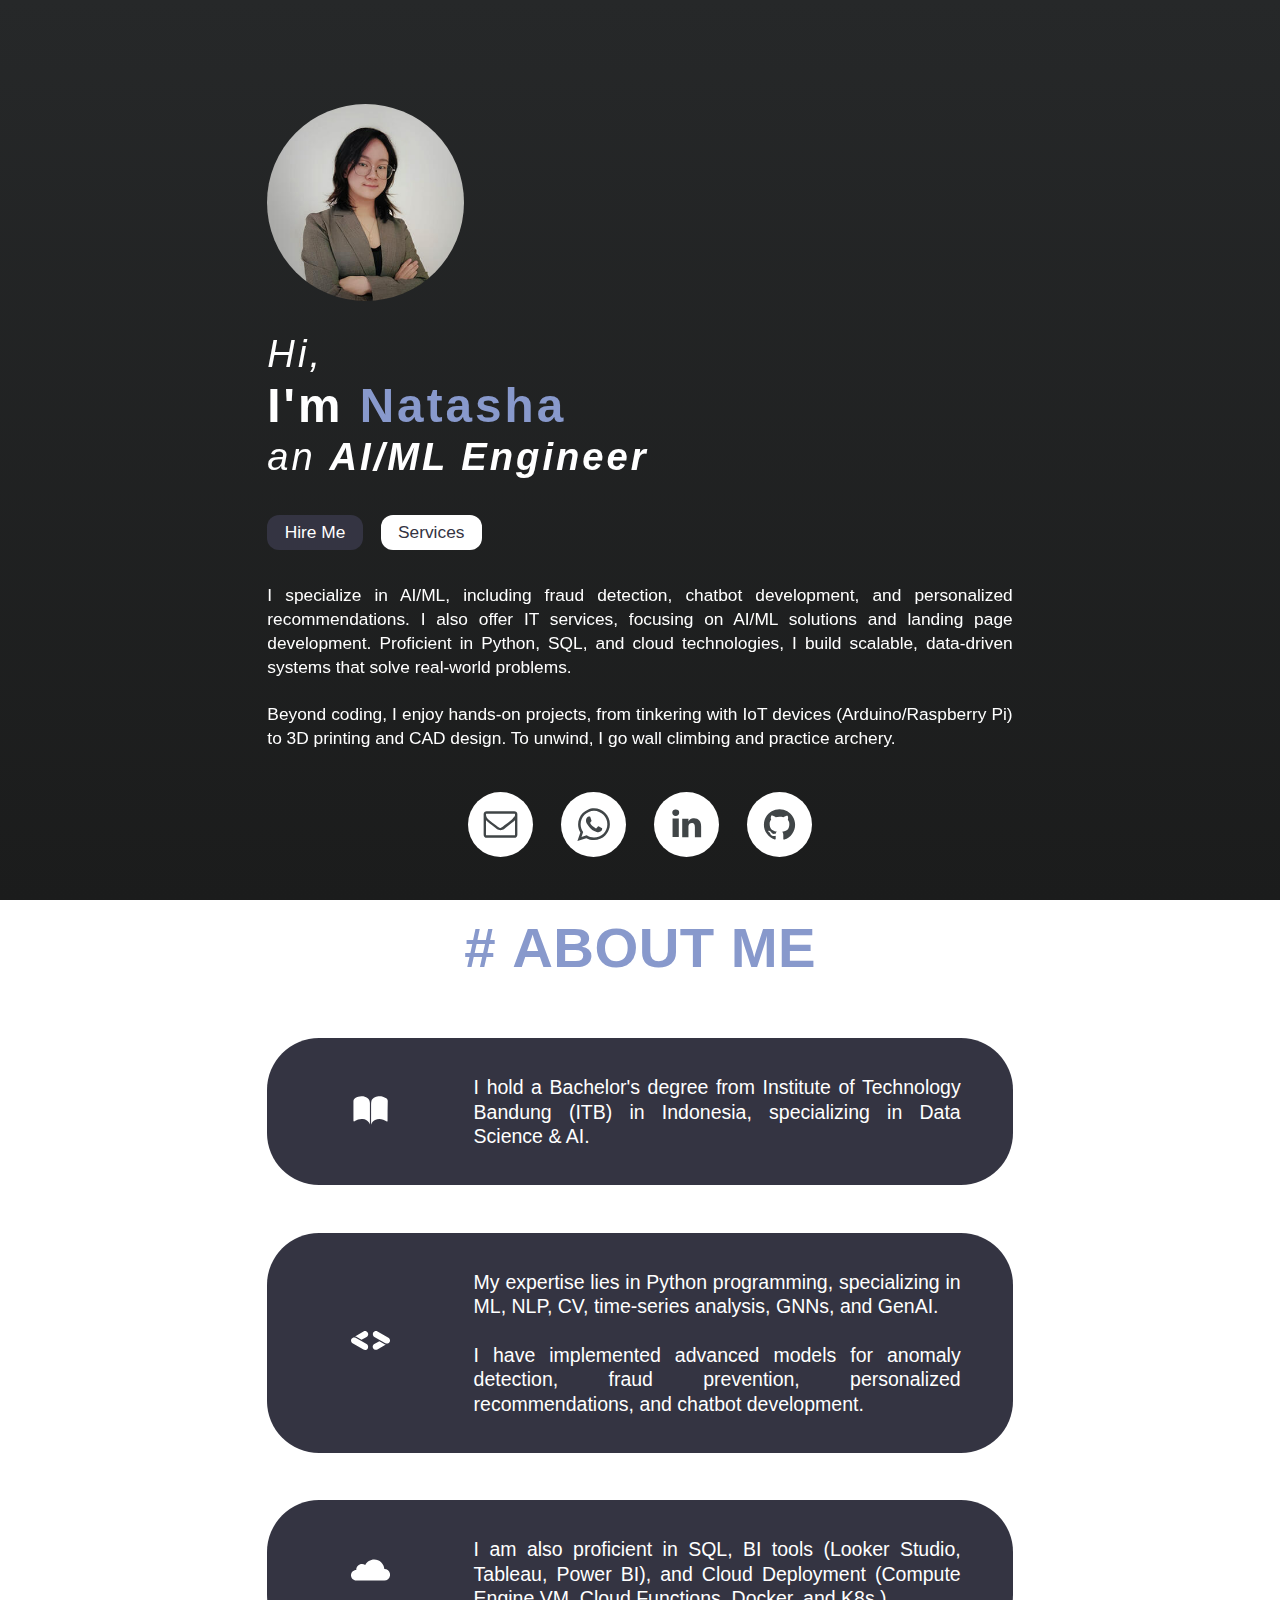
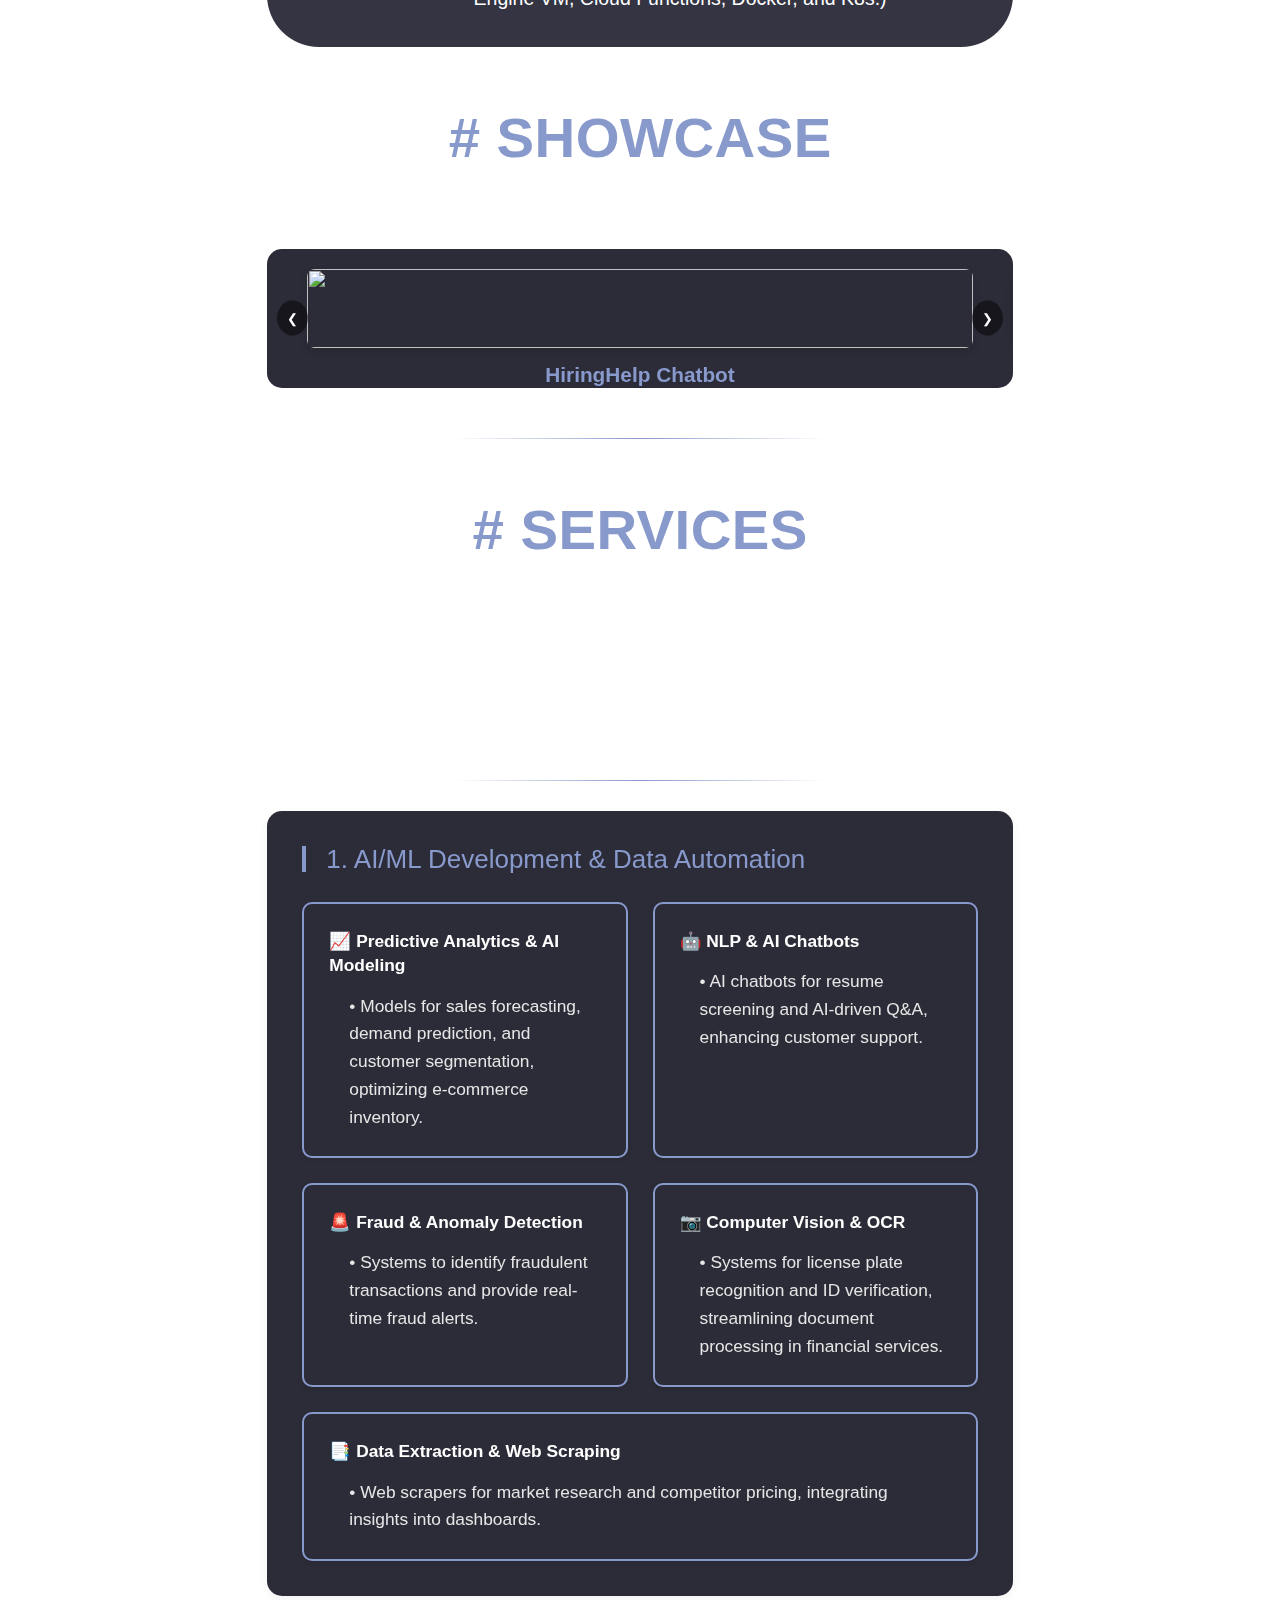
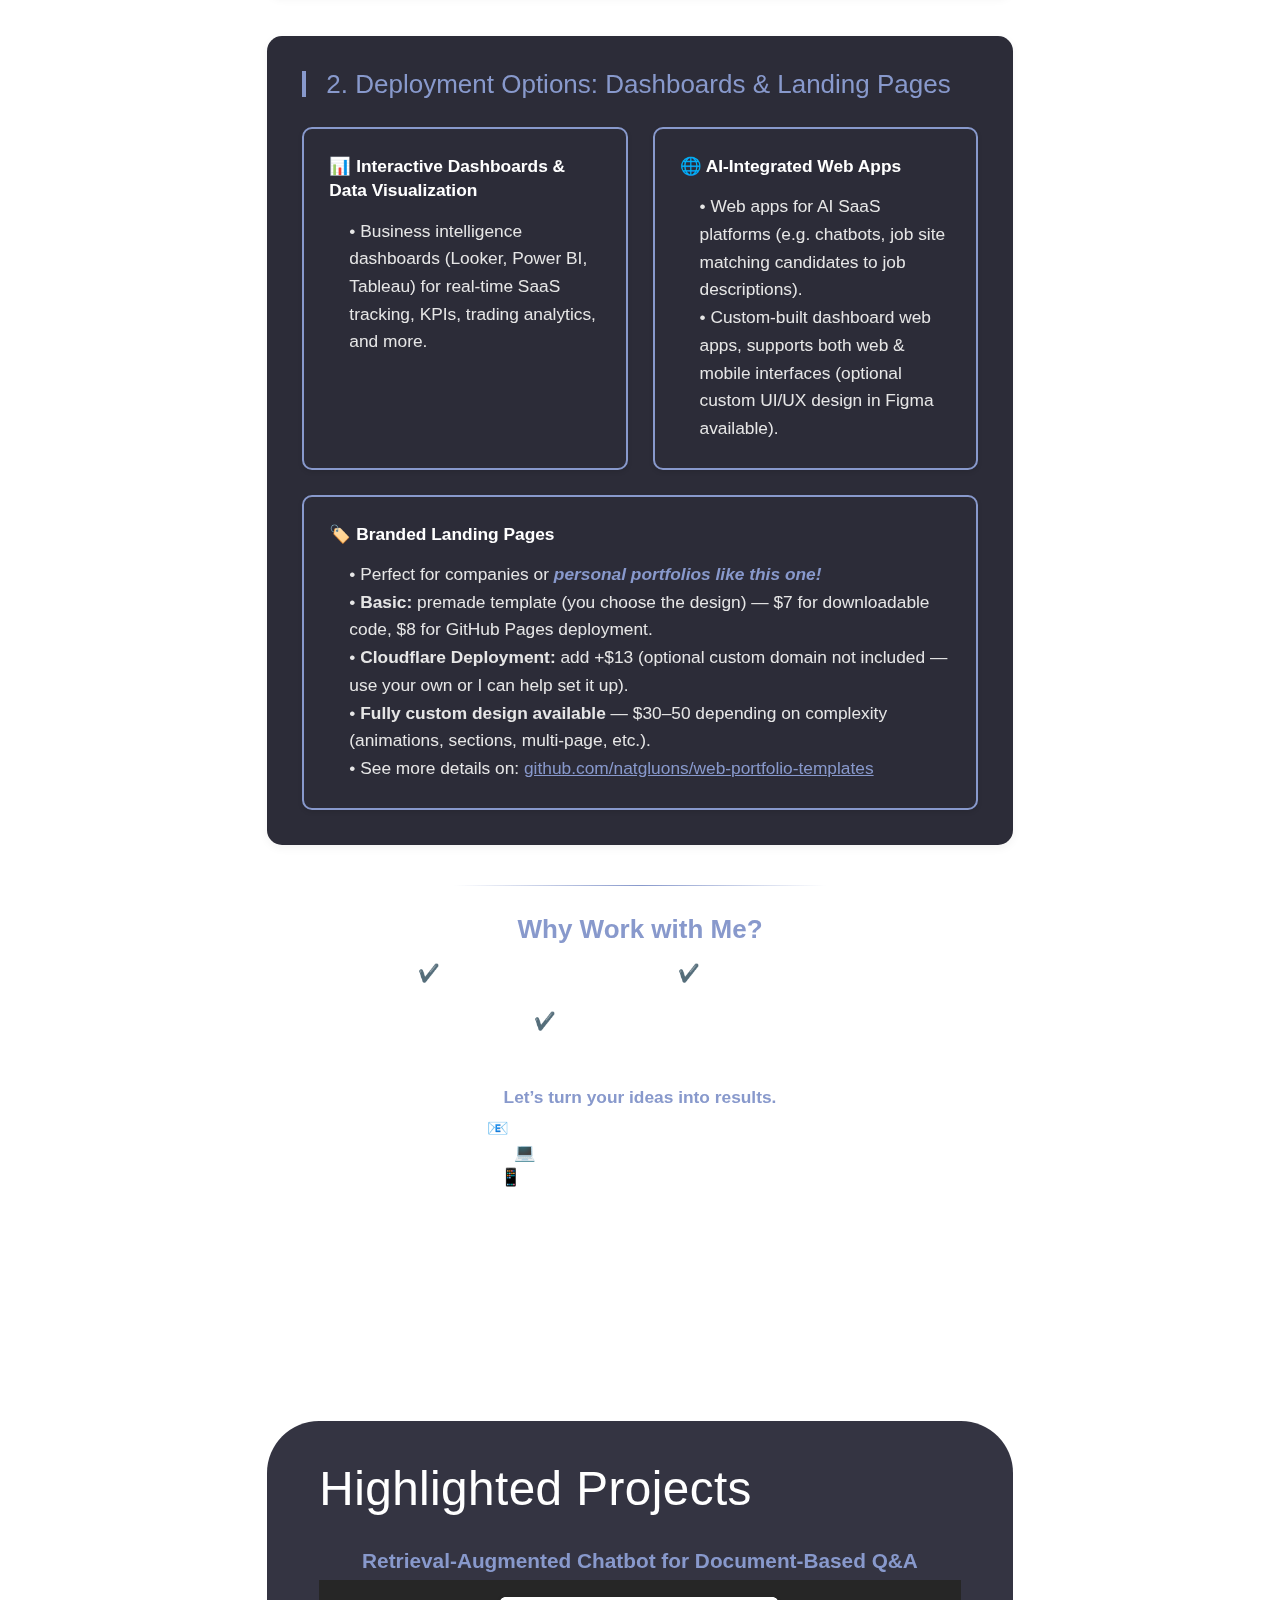
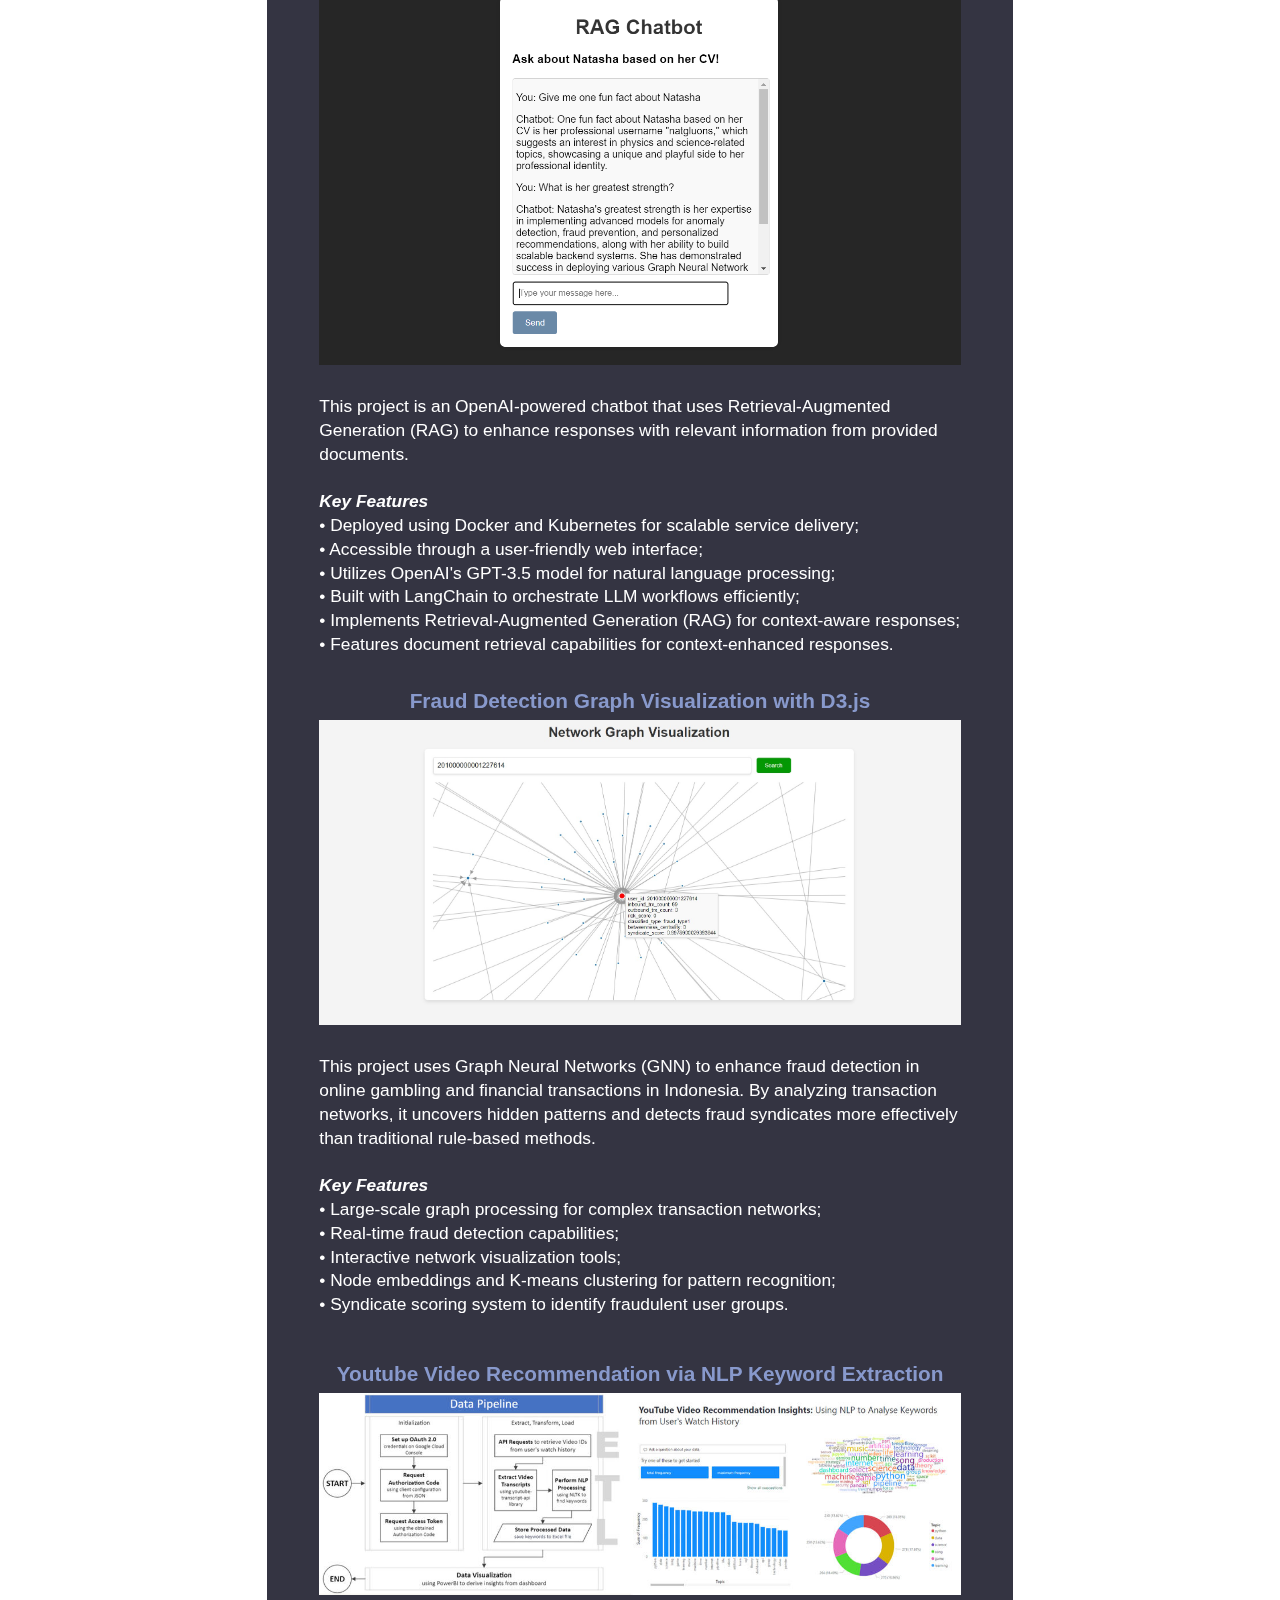
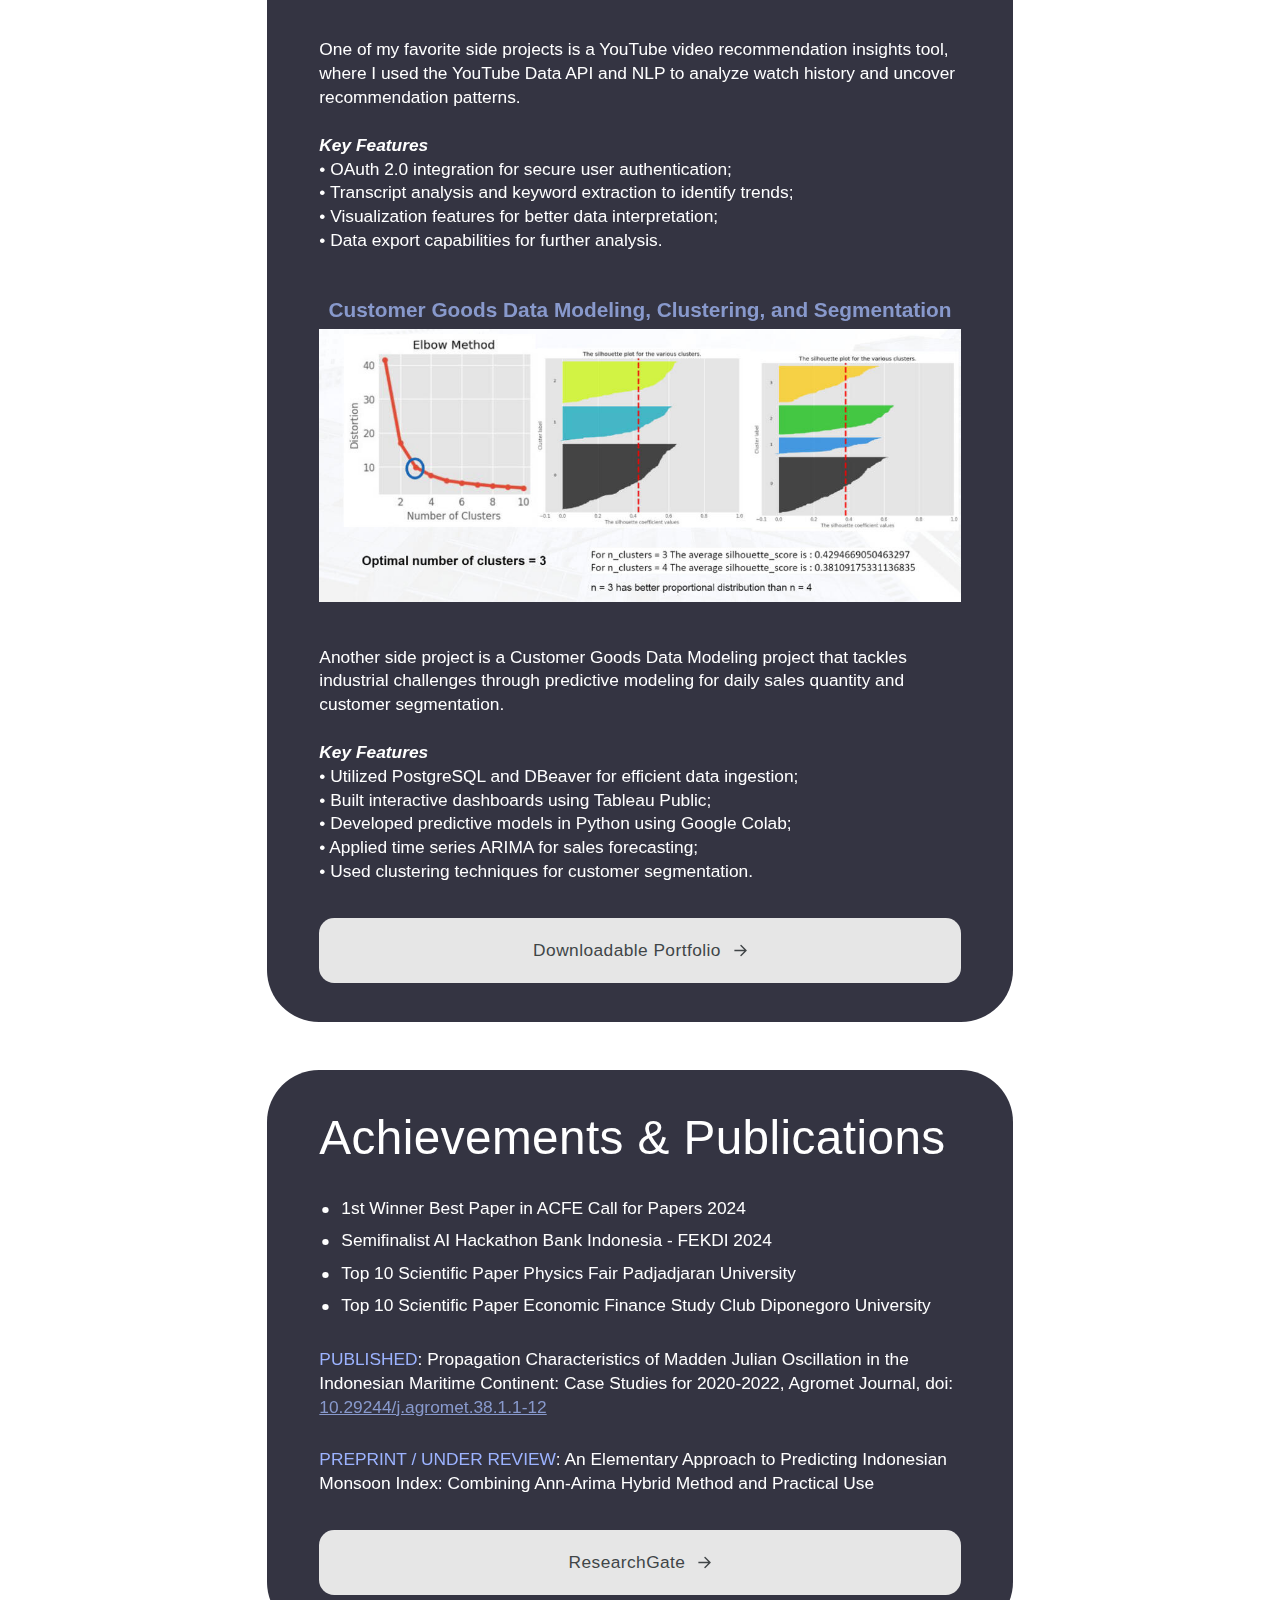
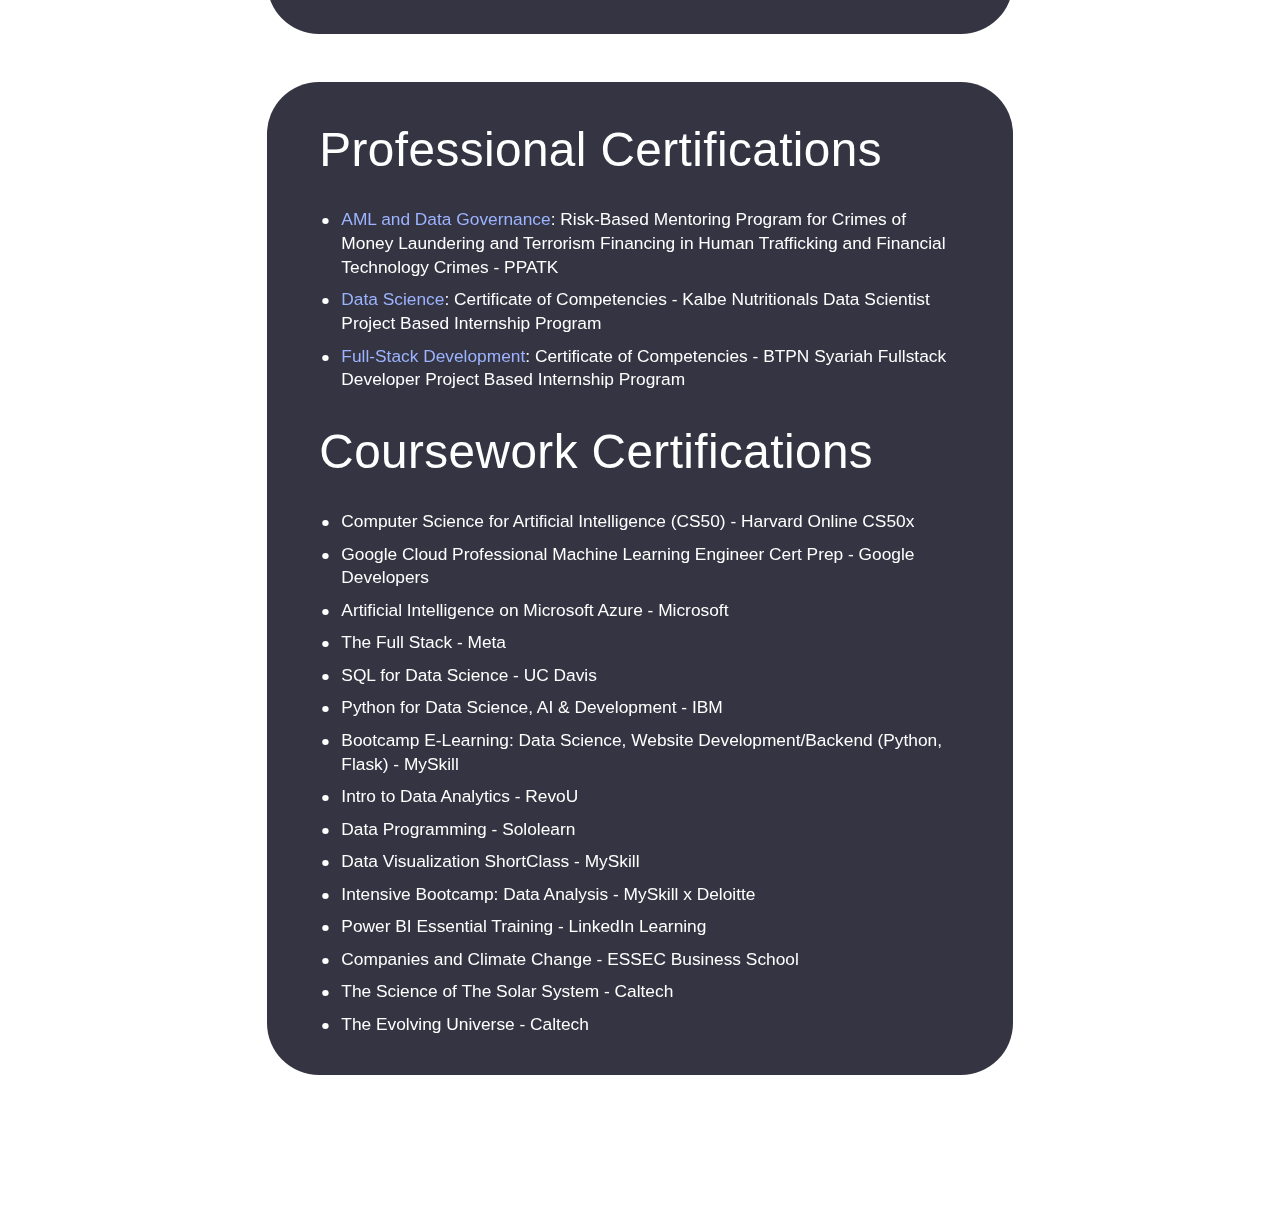
==== index.html @ c7fdf804 "refactor: separate components into individual files" ====
<html lang="en">

<head>
    <meta http-equiv="Content-Type" content="text/html; charset=UTF-8">
    <title>Portfolio Kristy Natasha Yohanes</title>
    <meta name="viewport" content="width=device-width,initial-scale=1">
    <meta name="color-scheme" content="light only">
    <meta name="description" content="Web App Portfolio">
    <meta property="og:site_name" content="Portfolio Kristy Natasha Yohanes">
    <meta property="og:title" content="Portfolio Kristy Natasha Yohanes">
    <meta property="og:type" content="website">
    <meta property="og:description" content="Web App Portfolio">
    <meta property="og:image:type" content="image/jpeg">
    <meta property="og:image:width" content="1280">
    <meta property="og:image:height" content="800">
    <meta property="twitter:card" content="summary_large_image">
    <link href="./Portfolio Kristy Natasha Yohanes_files/css2" rel="stylesheet" type="text/css">
    <link rel="stylesheet" href="style.css">
</head>

<body class="vsc-initialized is-ready"><svg xmlns="http://www.w3.org/2000/svg" version="1.1"
        xmlns:xlink="http://www.w3.org/1999/xlink" viewBox="0 0 40 40" display="none" width="0" height="0">
        <symbol id="icon-c0646d28bbeb18e39eb973f96b44bd0f" viewBox="0 0 40 40">
            <path
                d="M34.9,30.5V15.6c-0.4,0.4-0.8,0.9-1.4,1.2c-3.4,2.7-6.2,4.8-8.2,6.6c-0.6,0.5-1.1,0.9-1.6,1.2c-0.4,0.3-0.9,0.6-1.7,0.9 c-0.7,0.3-1.4,0.5-2,0.5l0,0c-0.6,0-1.2-0.2-2-0.5c-0.7-0.3-1.2-0.6-1.7-0.9c-0.4-0.3-0.9-0.7-1.6-1.2c-2.1-1.7-4.8-3.8-8.2-6.6 c-0.5-0.4-0.9-0.8-1.4-1.2v14.9c0,0.2,0.1,0.3,0.2,0.4C5.7,31,5.9,31.1,6,31.1h28.4c0.2,0,0.3-0.1,0.4-0.2 C34.8,30.8,34.9,30.7,34.9,30.5L34.9,30.5z M34.9,10.2V9.7c0,0,0-0.1,0-0.2c0-0.1,0-0.2-0.1-0.2c-0.1,0-0.1,0-0.1-0.2 c0-0.1-0.1-0.2-0.2-0.1c-0.1,0-0.2,0-0.3,0H5.8C5.6,8.9,5.4,9,5.3,9.1C5.2,9.2,5.1,9.3,5.1,9.5c0,2.2,0.9,4,2.8,5.5 c2.5,2,5.1,4,7.7,6.1c0.1,0.1,0.3,0.2,0.7,0.5c0.4,0.3,0.6,0.5,0.9,0.7c0.2,0.2,0.5,0.4,0.8,0.6c0.3,0.2,0.7,0.4,0.9,0.5 c0.3,0.1,0.6,0.2,0.8,0.2l0,0c0.2,0,0.5-0.1,0.8-0.2c0.3-0.1,0.6-0.3,0.9-0.5c0.3-0.2,0.6-0.4,0.8-0.6c0.2-0.2,0.5-0.4,0.9-0.7 c0.4-0.3,0.6-0.5,0.6-0.5c2.7-2.1,5.3-4.2,7.7-6.1c0.7-0.5,1.4-1.2,2-2.2C34.6,11.8,34.9,11,34.9,10.2L34.9,10.2z M37.3,9.5v21 c0,0.8-0.3,1.6-0.9,2.2s-1.4,0.9-2.2,0.9H5.8c-0.8,0-1.6-0.3-2.2-0.9c-0.6-0.6-0.9-1.4-0.9-2.2v-21c0-0.8,0.3-1.6,0.9-2.2 s1.4-0.9,2.2-0.9h28.4c0.8,0,1.6,0.3,2.2,0.9S37.3,8.7,37.3,9.5z">
            </path>
        </symbol>
        <symbol id="icon-e9633646f45121eab610a3d30c929019" viewBox="0 0 40 40">
            <path
                d="M24.9,21.9c0.2,0,0.9,0.3,2.1,1c1.2,0.6,1.9,1,1.9,1.1c0,0.1,0,0.2,0,0.3c0,0.5-0.1,1-0.4,1.6c-0.2,0.6-0.7,1-1.5,1.4 s-1.5,0.6-2.2,0.6c-0.8,0-2.2-0.4-4.1-1.3c-1.4-0.7-2.6-1.5-3.7-2.6c-1-1.1-2.1-2.4-3.2-4c-1-1.5-1.6-3-1.5-4.2v-0.2 c0-1.3,0.6-2.5,1.6-3.4c0.3-0.3,0.7-0.5,1.1-0.5c0.1,0,0.2,0,0.4,0c0.2,0,0.3,0,0.4,0c0.3,0,0.5,0,0.6,0.1c0.1,0.1,0.2,0.3,0.3,0.6 c0.1,0.3,0.4,0.9,0.7,1.9S18,16,18,16.1c0,0.3-0.2,0.7-0.7,1.2c-0.5,0.5-0.7,0.9-0.7,1c0,0.1,0,0.2,0.1,0.3c0.5,1.1,1.2,2,2.2,3 c0.8,0.8,1.9,1.5,3.3,2.2c0.2,0.1,0.3,0.2,0.5,0.2c0.2,0,0.6-0.4,1.2-1.1S24.7,21.9,24.9,21.9L24.9,21.9z M20.5,33.4 c1.8,0,3.6-0.4,5.3-1.1c1.7-0.7,3.1-1.7,4.4-2.9c1.2-1.2,2.2-2.7,2.9-4.4c0.7-1.7,1.1-3.4,1.1-5.3c0-1.8-0.4-3.6-1.1-5.3 c-0.7-1.7-1.7-3.1-2.9-4.4s-2.7-2.2-4.4-2.9s-3.4-1.1-5.3-1.1c-1.8,0-3.6,0.4-5.3,1.1s-3.1,1.7-4.4,2.9c-1.2,1.2-2.2,2.7-2.9,4.4 c-0.7,1.7-1.1,3.4-1.1,5.3c0,2.9,0.9,5.6,2.6,8l-1.7,5.1l5.3-1.7C15.3,32.6,17.8,33.4,20.5,33.4z M20.5,3.4c2.2,0,4.3,0.4,6.3,1.3 s3.8,2,5.2,3.5c1.5,1.5,2.6,3.2,3.5,5.2c0.9,2,1.3,4.1,1.3,6.3c0,2.2-0.4,4.3-1.3,6.3s-2,3.8-3.5,5.2c-1.5,1.5-3.2,2.6-5.2,3.5 s-4.1,1.3-6.3,1.3c-2.8,0-5.5-0.7-7.9-2L3.5,37l3-8.8c-1.6-2.6-2.3-5.4-2.3-8.4c0-2.2,0.4-4.3,1.3-6.3s2-3.8,3.5-5.2 s3.2-2.6,5.2-3.5S18.2,3.4,20.5,3.4z">
            </path>
        </symbol>
        <symbol id="icon-bf393d6ea48a4e69e1ed58a3563b94a5" viewBox="0 0 40 40">
            <path
                d="M12.1,13.8v19.1H5.7V13.8C5.7,13.8,12.1,13.8,12.1,13.8z M12.5,7.9c0,0.9-0.3,1.7-1,2.4c-0.7,0.6-1.5,0.9-2.6,0.9h0 c-1.1,0-1.9-0.3-2.5-0.9c-0.6-0.6-1-1.4-1-2.4c0-1,0.3-1.7,1-2.4S7.9,4.6,9,4.6s1.9,0.3,2.6,0.9S12.5,6.9,12.5,7.9z M35,22v11h-6.4 V22.7c0-1.4-0.3-2.4-0.8-3.2c-0.5-0.8-1.3-1.1-2.4-1.1c-0.8,0-1.5,0.2-2,0.7c-0.5,0.4-1,1-1.2,1.7c-0.1,0.4-0.2,0.9-0.2,1.6v10.7 h-6.4c0-5.1,0-9.3,0-12.5s0-5.1,0-5.7l0-0.9H22v2.8h0c0.3-0.4,0.5-0.8,0.8-1.1c0.3-0.3,0.6-0.6,1.1-1c0.5-0.4,1-0.6,1.7-0.8 c0.7-0.2,1.4-0.3,2.2-0.3c2.2,0,4,0.7,5.3,2.2C34.4,17,35,19.1,35,22L35,22z">
            </path>
        </symbol>
        <symbol id="icon-396f473e8a8386b5ca989ade22d6ada7" viewBox="0 0 40 40">
            <path
                d="M32.4,34.7c-0.3,0.3-0.7,0.5-1.1,0.5H9.1c-0.4,0-0.8-0.2-1.1-0.5c-0.3-0.3-0.5-0.7-0.5-1.1V6.4 C7.5,6,7.7,5.6,8,5.3C8.3,5,8.7,4.8,9.1,4.8h13.3l-0.1,9.3c0,0.4,0.2,0.8,0.5,1.1c0.3,0.3,0.7,0.5,1.1,0.5h9v17.9 C32.9,34,32.7,34.4,32.4,34.7z M14.4,23.5c0.3-0.5,0.8-0.8,1.4-0.8c0.3,0,0.5,0.1,0.7,0.2c0.2,0.1,0.4,0.3,0.6,0.5 c0.1,0.1,0.2,0.3,0.3,0.6l2.4-0.6c-0.3-1-0.8-1.7-1.4-2.1c-0.6-0.5-1.5-0.7-2.6-0.7c-1.4,0-2.5,0.4-3.2,1.2c-0.8,0.8-1.1,2-1.1,3.5 c0,1.1,0.2,2.1,0.7,2.8c0.4,0.7,1,1.2,1.5,1.5c0.6,0.3,1.4,0.4,2.3,0.4c0.8,0,1.4-0.1,1.9-0.4c0.5-0.2,0.9-0.6,1.3-1.1 c0.3-0.5,0.6-1,0.7-1.7l-2.4-0.7c-0.1,0.6-0.3,1-0.6,1.3c-0.3,0.3-0.7,0.5-1.2,0.5c-0.5,0-0.9-0.2-1.2-0.6C14.2,27,14,26.4,14,25.3 C14,24.5,14.2,23.9,14.4,23.5z M26.9,20.8L25,27.4l-2-6.6h-2.8l3.3,9.1h2.9l3.2-9.1H26.9z M24.5,5.5c0.2,0.2,0.4,0.3,0.6,0.5 l6.8,6.9c0.2,0.2,0.3,0.4,0.5,0.6l-7.9-0.1V5.5z">
            </path>
        </symbol>
        <symbol id="icon-8c4b37645de3c276d895d87df51ba614" viewBox="0 0 40 40">
            <path
                d="M36,20.3c0,3.5-1,6.6-3.1,9.4c-2,2.8-4.7,4.7-7.9,5.8c-0.4,0.1-0.6,0-0.8-0.1c-0.2-0.2-0.3-0.4-0.3-0.6v-4.4 c0-1.3-0.4-2.3-1.1-3c0.8-0.1,1.5-0.2,2.1-0.4c0.6-0.2,1.3-0.4,2-0.8c0.7-0.4,1.2-0.8,1.7-1.4c0.5-0.5,0.8-1.3,1.1-2.2 s0.4-2,0.4-3.1c0-1.7-0.5-3.1-1.6-4.3c0.5-1.3,0.5-2.7-0.2-4.2c-0.4-0.1-1,0-1.7,0.2c-0.7,0.3-1.4,0.6-1.9,0.9L24,12.5 c-1.3-0.4-2.6-0.5-4-0.5s-2.7,0.2-4,0.5c-0.2-0.2-0.5-0.3-0.9-0.6c-0.4-0.2-0.9-0.5-1.7-0.8c-0.8-0.3-1.4-0.4-1.8-0.3 c-0.6,1.6-0.7,3-0.1,4.2c-1.1,1.2-1.6,2.6-1.6,4.3c0,1.2,0.1,2.2,0.4,3.1s0.6,1.6,1.1,2.2s1,1,1.7,1.4c0.7,0.4,1.3,0.6,2,0.8 c0.6,0.2,1.3,0.3,2.1,0.4c-0.6,0.5-0.9,1.2-1,2.1c-0.3,0.1-0.6,0.2-0.9,0.3c-0.3,0.1-0.7,0.1-1.2,0.1c-0.5,0-0.9-0.1-1.4-0.4 c-0.5-0.3-0.8-0.7-1.2-1.3c-0.3-0.4-0.6-0.8-1-1.1c-0.4-0.3-0.8-0.4-1-0.5L9,26.5c-0.3,0-0.5,0-0.6,0.1c-0.1,0.1-0.1,0.1-0.1,0.2 c0,0.1,0.1,0.2,0.2,0.3c0.1,0.1,0.2,0.2,0.3,0.2l0.1,0.1c0.3,0.1,0.6,0.4,0.9,0.8s0.5,0.7,0.7,1.1l0.2,0.5c0.2,0.5,0.5,1,0.9,1.3 c0.4,0.3,0.9,0.5,1.4,0.6c0.5,0.1,1,0.1,1.4,0.1c0.5,0,0.9,0,1.2-0.1l0.5-0.1c0,0.5,0,1.1,0,1.9c0,0.7,0,1.1,0,1.1 c0,0.2-0.1,0.5-0.3,0.6c-0.2,0.2-0.5,0.2-0.8,0.1c-3.2-1.1-5.8-3-7.9-5.8S4,23.8,4,20.3c0-2.9,0.7-5.6,2.1-8S9.5,7.8,12,6.4 s5.1-2.1,8-2.1s5.6,0.7,8,2.1s4.4,3.4,5.8,5.8S36,17.4,36,20.3L36,20.3z">
            </path>
        </symbol>
        <symbol id="icon-42aae34beb9f8aa4413eae733dcb95b4" viewBox="0 0 40 40">
            <path
                d="M32.4,34.7c-0.3,0.3-0.7,0.5-1.1,0.5H9.1c-0.4,0-0.8-0.2-1.1-0.5c-0.3-0.3-0.5-0.7-0.5-1.1V6.4 C7.5,6,7.7,5.6,8,5.3C8.3,5,8.7,4.8,9.1,4.8h13.3l-0.1,9.3c0,0.4,0.2,0.8,0.5,1.1c0.3,0.3,0.7,0.5,1.1,0.5h9v17.9 C32.9,34,32.7,34.4,32.4,34.7z M16,23c-0.2-0.3-0.4-0.5-0.6-0.7c-0.3-0.2-0.6-0.3-0.9-0.4c-0.3-0.1-0.7-0.1-1.1-0.1h-2.6v7.1h1.9 v-2.2h0.8c0.4,0,0.7,0,1.1-0.1c0.3-0.1,0.6-0.2,0.9-0.4c0.3-0.2,0.5-0.5,0.6-0.8c0.2-0.3,0.2-0.7,0.2-1.1C16.2,23.7,16.1,23.3,16,23 z M23.4,23.7c-0.2-0.4-0.4-0.8-0.7-1.1c-0.3-0.3-0.7-0.5-1.2-0.6c-0.4-0.1-0.9-0.2-1.5-0.2h-2.1v7.1h2.2c0.5,0,1-0.1,1.4-0.2 c0.4-0.1,0.8-0.4,1.1-0.6c0.3-0.3,0.6-0.7,0.7-1.1c0.2-0.5,0.3-1,0.3-1.6C23.6,24.7,23.6,24.1,23.4,23.7z M30.1,21.8h-4.6v7.1h1.9 v-2.6h2.4v-1.6h-2.4v-1.4h2.7V21.8z M21.2,27c-0.2,0.2-0.4,0.3-0.6,0.3c-0.2,0.1-0.5,0.1-0.7,0.1h-0.1v-4.1h0.1c0.3,0,0.5,0,0.7,0.1 c0.2,0.1,0.4,0.2,0.6,0.3c0.2,0.1,0.3,0.3,0.4,0.6c0.1,0.3,0.1,0.6,0.1,1c0,0.4,0,0.8-0.1,1C21.5,26.6,21.4,26.8,21.2,27z M14.1,24.9c-0.2,0.2-0.5,0.3-0.8,0.3h-0.7v-1.9h0.6c0.4,0,0.6,0.1,0.8,0.2c0.2,0.1,0.3,0.4,0.3,0.7C14.4,24.5,14.3,24.7,14.1,24.9z M24.5,5.5c0.2,0.2,0.4,0.3,0.6,0.5l6.8,6.9c0.2,0.2,0.3,0.4,0.5,0.6l-7.9-0.1V5.5z">
            </path>
        </symbol>
        <symbol id="icon-e4009e971530d408f0e96eaa01207ee4" viewBox="0 0 40 40">
            <path
                d="M34.2,29.3L34.2,29.3l-28.8,0v0c0,0,0,0,0,0c-3,0-5.4-2.4-5.4-5.4c0-3,2.4-5.4,5.4-5.4c0-0.1,0-0.2,0-0.3 c0-3.2,2.6-5.9,5.9-5.9c1.2,0,2.3,0.4,3.3,1c1.7-3.3,5.2-5.6,9.2-5.6c5.5,0,10,4.3,10.4,9.7c3.3,0,5.9,2.7,5.9,5.9 C40,26.6,37.4,29.2,34.2,29.3z">
            </path>
        </symbol>
        <symbol id="icon-9765c5f16048e2504be091e398e0e8ec" viewBox="0 0 40 40">
            <path
                d="M39.6,21.6c-0.6,1-1.7,1.6-2.8,1.6c-0.5,0-1.1-0.1-1.6-0.4L24,16.3c-1.5-0.9-2-2.8-1.2-4.4 c0.9-1.5,2.8-2,4.4-1.2l11.2,6.5C39.9,18.2,40.5,20.1,39.6,21.6z M29.1,20.7l5.4,3.1c0.4,0.2,0.9,0.4,1.3,0.4l-8.7,5 c-0.5,0.3-1.1,0.4-1.6,0.4c-1.1,0-2.2-0.6-2.8-1.6c-0.9-1.5-0.4-3.5,1.2-4.4L29.1,20.7z M14.4,29.7c-0.5,0-1.1-0.1-1.6-0.4L1.6,22.8 c-1.5-0.9-2-2.8-1.2-4.4c0.9-1.5,2.8-2,4.4-1.2L16,23.7c1.5,0.9,2,2.8,1.2,4.4C16.6,29.1,15.5,29.7,14.4,29.7z M10.8,19.3l-5.3-3.1 C5,16,4.6,15.8,4.1,15.8l8.7-5c1.5-0.9,3.5-0.4,4.4,1.2c0.9,1.5,0.4,3.5-1.2,4.4L10.8,19.3z">
            </path>
        </symbol>
        <symbol id="icon-fe5d5fdb64e50b34c3e536f93a94c91e" viewBox="0 0 40 40">
            <path
                d="M34.2,18.7v2.5c0,0.7-0.2,1.3-0.6,1.8c-0.4,0.5-1,0.7-1.7,0.7H18.1l5.8,5.8c0.5,0.5,0.7,1.1,0.7,1.8c0,0.7-0.2,1.3-0.7,1.8 l-1.5,1.5c-0.5,0.5-1.1,0.7-1.8,0.7c-0.7,0-1.3-0.2-1.8-0.7L6.1,21.8c-0.5-0.5-0.7-1.1-0.7-1.8c0-0.7,0.2-1.3,0.7-1.8L18.8,5.4 c0.5-0.5,1.1-0.7,1.8-0.7c0.7,0,1.3,0.2,1.8,0.7l1.5,1.5c0.5,0.5,0.7,1.1,0.7,1.8s-0.2,1.3-0.7,1.8l-5.8,5.8h13.8 c0.7,0,1.2,0.2,1.7,0.7C34,17.5,34.2,18,34.2,18.7z">
            </path>
        </symbol>
        <symbol id="icon-7a0fb2568fa850cbc2e1937e79944cc1" viewBox="0 0 40 40">
            <path
                d="M37.5,31.5c0,0.3,0,0.6-0.3,0.8c-0.3,0.2-0.6,0-0.9-0.2c-1-0.7-2.1-1.3-3.2-1.7c-2.9-1-5.7-1.1-8.4,0.4 c-1.9,1-3.3,2.5-4,4.6c0,0,0,0.1,0,0.1c0,0,0,0-0.1,0.1c0-0.2,0-0.3,0-0.5c0-6.8,0-13.5,0-20.3c0-1.1,0.1-2.2,0.3-3.3 c0.3-1.5,1.3-2.7,2.6-3.5c1.4-1,2.9-1.5,4.6-1.6c2.9-0.2,5.5,0.4,8,2.1c1.1,0.7,1.6,1.6,1.6,2.9C37.5,18.1,37.5,24.8,37.5,31.5z M18.2,33.2c-1.5-2.1-3.6-3.2-6.1-3.5c-3-0.3-5.7,0.5-8.1,2.2c-0.2,0.2-0.5,0.3-0.8,0.4c-0.3,0.1-0.5-0.1-0.6-0.4 c0-0.2-0.1-0.4-0.1-0.7c0-6.5,0-13.1,0-19.6c0-1.5,0.6-2.6,1.9-3.4c1.9-1.2,4-1.8,6.2-1.9c2.3-0.1,4.4,0.4,6.2,1.8 c1.8,1.3,2.6,3.2,2.6,5.4c0,7.2,0,14.5,0,21.7c0,0.1,0,0.2,0,0.2C19.1,34.7,18.7,33.9,18.2,33.2z">
            </path>
        </symbol>
        <symbol id="icon-67ad41ecc66a1b1cd00d0d3b20c00017" viewBox="0 0 40 40">
            <path
                d="M34.1,19.9c0,0.3-0.1,0.3-0.1,0.4L21.3,33.1c-0.1,0.1-0.1,0.1-0.4,0.1c-0.3,0-0.3-0.1-0.4-0.1L19,31.6 c-0.1-0.1-0.1-0.1-0.1-0.4s0.1-0.3,0.1-0.4l9.2-9.2H5.8c-0.1,0-0.2,0-0.2,0c0,0,0,0,0,0c-0.1-0.1-0.1-0.2-0.1-0.4v-2.5 c0-0.2,0.1-0.4,0.1-0.5c0,0,0.1,0,0.2,0h22.4L19,9c-0.1-0.1-0.1-0.1-0.1-0.4c0-0.3,0.1-0.3,0.1-0.4l1.5-1.5c0.1-0.1,0.1-0.1,0.4-0.1 c0.3,0,0.3,0.1,0.4,0.1L34,19.5C34,19.6,34.1,19.6,34.1,19.9z">
            </path>
        </symbol>
    </svg>
    <div id="wrapper">
        <div id="main">
            <div class="inner">
                <section id="home-section" class="active" style="">
                    <div id="image01" class="style2 image"><span class="frame"><img
                                src="assets/images/image01.jpg?v=59470ebd" alt=""></span></div>
                    <h1 id="text16" class="style6">
                        <em style="opacity: 1; transform: none; font-size: 0.8em;">Hi,</em><br>
                        <strong style="opacity: 1; transform: none;">I'm <span style="color: #8899cc; font-weight: bold;">Natasha</span></strong><br>
                        <em style="opacity: 1; transform: none; font-size: 0.8em;">an <strong>AI/ML Engineer</strong></em>
                    </h1>
                    <div id="buttons04" class="style1 buttons mobile-center" style="opacity: 1; transform: none; display: flex; justify-content: flex-start; width: 60%;">
                        <a href="mailto:kristynatasha011@gmail.com" class="hire-btn n01" style="background-color: #343442; padding: 0.5em 1em; margin-right: 5px; border-radius: 12px; font-family: 'Inter', sans-serif; color: white; text-decoration: none;"><span class="label">Hire Me</span></a>
                        <a href="#services" class="services-btn n01" style="padding: 0.5em 1em; border-radius: 12px; font-family: 'Inter', sans-serif; text-decoration: none; background-color: white; color: #343442;"><span class="label">Services</span></a>
                    </div>

                    <p id="text15" class="style5" style="opacity: 1; transform: none;"><span class="p">
                            <span class="p">I specialize in AI/ML, including fraud detection, chatbot development, and personalized recommendations. I also offer IT services, focusing on AI/ML solutions and landing page development. Proficient in Python, SQL, and cloud technologies, I build scalable, data-driven systems that solve real-world problems.<br><br>
                                Beyond coding, I enjoy hands-on projects, from tinkering with IoT devices (Arduino/Raspberry Pi) to 3D printing and CAD design. To unwind, I go wall climbing and practice archery.
                                <br><br>

                    <ul id="icons05" class="icons" style="text-align: center; display: flex; justify-content: center; margin: 0 auto;">
                        <li style="opacity: 1; transform: none;"><a class="n01"
                                href="mailto:kristynatasha011@gmail.com"><svg aria-labelledby="icon-title">
                                    <title id="icon-title">Email</title>
                                    <use xlink:href="#icon-c0646d28bbeb18e39eb973f96b44bd0f"></use>
                                </svg><span class="label">Email</span></a></li>
                        <li style="opacity: 1; transform: none;"><a class="n02" href="https://wa.me/6287886583513"><svg
                                    aria-labelledby="icon-title">
                                    <title id="icon-title">WhatsApp</title>
                                    <use xlink:href="#icon-e9633646f45121eab610a3d30c929019"></use>
                                </svg><span class="label">WhatsApp</span></a></li>
                        <li style="opacity: 1; transform: none;"><a class="n03"
                                href="https://www.linkedin.com/in/kristynatasha/"><svg aria-labelledby="icon-title">
                                    <title id="icon-title">LinkedIn</title>
                                    <use xlink:href="#icon-bf393d6ea48a4e69e1ed58a3563b94a5"></use>
                                </svg><span class="label">LinkedIn</span></a></li>
                        <!-- <li style="opacity: 1; transform: none;"><a class="n04"
                                href="https://bit.ly/cvkristynatasha"><svg aria-labelledby="icon-title">
                                    <title id="icon-title">CV</title>
                                    <use xlink:href="#icon-396f473e8a8386b5ca989ade22d6ada7"></use>
                                </svg><span class="label">CV</span></a></li> -->
                        <li style="opacity: 1; transform: none;"><a class="n05" href="https://github.com/natgluons"><svg
                                    aria-labelledby="icon-title">
                                    <title id="icon-title">GitHub</title>
                                    <use xlink:href="#icon-8c4b37645de3c276d895d87df51ba614"></use>
                                </svg><span class="label">GitHub</span></a></li>
                        <!-- <li style="opacity: 1; transform: none;"><a class="n06"
                                href="https://bit.ly/portfoliokristynatasha"><svg aria-labelledby="icon-title">
                                    <title id="icon-title">PDF Document</title>
                                    <use xlink:href="#icon-42aae34beb9f8aa4413eae733dcb95b4"></use>
                                </svg><span class="label">PDF Document</span></a></li> -->
                    </ul>

                    <h1 id="text05" class="style16"><text-node style="opacity: 1; transform: none;">#</text-node>
                        <text-node style="opacity: 1; transform: none;">ABOUT ME</text-node>
                    </h1>

                    <div id="container01" class="container columns"
                        style="opacity: 1; transform-origin: 50% 50%; transform: none;">
                        <div class="wrapper">
                            <div class="inner" data-onvisible-trigger="1">
                                <div>
                                    <ul id="icons02" class="icons">
                                        <li><span class="n01"><svg
                                                    aria-labelledby="icon-title" style="width: 1.5em; height: 1.5em; fill: white;">
                                                    <title id="icon-title"></title>
                                                    <use xlink:href="#icon-7a0fb2568fa850cbc2e1937e79944cc1"></use>
                                                </svg><span class="label"></span></span></li>
                                    </ul>
                                </div>
                                <div>
                                    <p id="text24">I hold a Bachelor's degree from <strong>Institute of Technology
                                            Bandung (ITB)</strong> in Indonesia, specializing in Data Science & AI.</p>
                                </div>
                            </div>
                        </div>
                    </div>
                    <div id="container05" class="container columns"
                        style="opacity: 1; transform-origin: 50% 50%; transform: none;">
                        <div class="wrapper">
                            <div class="inner" data-onvisible-trigger="1">
                                <div>
                                    <ul id="icons01" class="icons">
                                        <li><span class="n01"><svg
                                                    aria-labelledby="icon-title" style="width: 1.5em; height: 1.5em; fill: white;">
                                                    <title id="icon-title"></title>
                                                    <use xlink:href="#icon-9765c5f16048e2504be091e398e0e8ec"></use>
                                                </svg><span class="label"></span></span></li>
                                    </ul>
                                </div>
                                <div>
                                    <p id="text02">My expertise lies in Python programming, specializing in ML, NLP, CV,
                                        time-series analysis, GNNs, and GenAI.
                                        <br>
                                        <br>
                                        I have implemented advanced models for anomaly detection, fraud
                                        prevention, personalized recommendations, and chatbot development.
                                    </p>
                                </div>
                            </div>
                        </div>
                    </div>
                    <div id="container06" class="container columns"
                        style="opacity: 1; transform-origin: 50% 50%; transform: none;">
                        <div class="wrapper">
                            <div class="inner" data-onvisible-trigger="1">
                                <div>
                                    <ul id="icons03" class="icons">
                                        <li><span class="n01"><svg
                                                    aria-labelledby="icon-title" style="width: 1.5em; height: 1.5em; fill: white;">
                                                    <title id="icon-title"></title>
                                                    <use xlink:href="#icon-e4009e971530d408f0e96eaa01207ee4"></use>
                                                </svg><span class="label"></span></span></li>
                                    </ul>
                                </div>
                                <div>
                                    <p id="text04">I am also proficient in SQL, BI tools (Looker
                                        Studio, Tableau, Power BI),
                                        and Cloud Deployment (Compute Engine VM, Cloud Functions, Docker, and K8s.)
                                    </p>
                                </div>
                            </div>
                        </div>
                    </div>

                    <h1 id="portfolio" class="services-heading style16">
                        <text-node style="opacity: 1; transform: none;">#</text-node>
                        <text-node style="opacity: 1; transform: none;">SHOWCASE</text-node>
                    </h1>
                    <div class="container services-intro" style="opacity: 1; transform: none; margin-bottom: 30px;">
                        <div class="services-wrapper wrapper">
                            <div class="services-inner inner" data-onvisible-trigger="1">
                                <div class="portfolio-grid" style="display: flex; justify-content: center;">
                                    <div class="portfolio-carousel" style="position: relative; width:100%; margin: 20px auto; padding: 20px; background: #2c2c38; overflow: hidden; border-radius: 15px;">
                                        <div class="carousel-container" style="display: flex; transition: transform 0.5s ease;">
                                            <div class="carousel-item" style="min-width: 100%; padding: 0 20px; display: flex; flex-direction: column; justify-content: center;">
                                                <div style="text-align: center;">
                                                    <img src="https://github.com/user-attachments/assets/b8a1596c-808a-432b-b504-94a54d9d3329" style="width: 100%; height: auto; border-radius: 8px; box-shadow: 0 4px 8px rgba(0,0,0,0.1); display: block; margin: 0 auto; pointer-events: none;" alt=""><br>
                                                    <div style="color: #8899cc; font-family: 'Inter', sans-serif; font-size: 1.2em;">
                                                        <a href="https://github.com/natgluons/HiringHelp-Chatbot" style="color: #8899cc; text-decoration: none;">
                                                            <span style="font-weight: bold;">HiringHelp Chatbot</span>
                                                        </a>
                                                        <br>
                                                        <a href="https://github.com/natgluons/HiringHelp-Chatbot" style="color: #8899cc; text-decoration: none;">
                                                            (click here to view project)
                                                        </a>
                                                    </div>
                                                </div>
                                            </div>
                                            <div class="carousel-item" style="min-width: 100%; padding: 0 20px; display: flex; flex-direction: column; justify-content: center;">
                                                <div style="text-align: center;">
                                                    <img src="https://github.com/user-attachments/assets/ff5a8e0a-0fcc-450d-957c-40694ce6616e" style="width: 100%; height: auto; border-radius: 8px; box-shadow: 0 4px 8px rgba(0,0,0,0.1); display: block; margin: 0 auto; pointer-events: none;" alt=""><br>
                                                    <div style="color: #8899cc; font-family: 'Inter', sans-serif; font-size: 1.2em;">
                                                        <a href="https://github.com/natgluons/HiringHelp-Chatbot" style="color: #8899cc; text-decoration: none;">
                                                            <span style="font-weight: bold;">Docs Preview - HiringHelp</span>
                                                        </a>
                                                        <br>
                                                        <a href="https://github.com/natgluons/HiringHelp-Chatbot" style="color: #8899cc; text-decoration: none;">
                                                            (click here to view project)
                                                        </a>
                                                    </div>
                                                </div>
                                            </div>
                                            <div class="carousel-item" style="min-width: 100%; padding: 0 20px; display: flex; flex-direction: column; justify-content: center;">
                                                <div style="text-align: center;">
                                                    <img src="https://github.com/user-attachments/assets/0cc9e499-1782-43ef-b77a-800f2edadd4b" style="width: 100%; height: auto; border-radius: 8px; box-shadow: 0 4px 8px rgba(0,0,0,0.1); display: block; margin: 0 auto; pointer-events: none;" alt=""><br>
                                                    <div style="color: #8899cc; font-family: 'Inter', sans-serif; font-size: 1.2em;">
                                                        <a href="https://github.com/natgluons/HiringHelp-Chatbot" style="color: #8899cc; text-decoration: none;">
                                                            <span style="font-weight: bold;">Gradio - HiringHelp</span>
                                                        </a>
                                                        <br>
                                                        <a href="https://github.com/natgluons/HiringHelp-Chatbot" style="color: #8899cc; text-decoration: none;">
                                                            (click here to view project)
                                                        </a>
                                                    </div>
                                                </div>
                                            </div>
                                            <div class="carousel-item" style="min-width: 100%; padding: 0 20px; display: flex; flex-direction: column; justify-content: center;">
                                                <div style="text-align: center;">
                                                    <img src="https://github.com/user-attachments/assets/80ec97db-c08d-4e51-8b10-0f4278008e0b" style="width: 100%; height: auto; border-radius: 8px; box-shadow: 0 4px 8px rgba(0,0,0,0.1); display: block; margin: 0 auto; pointer-events: none;" alt=""><br>
                                                    <div style="color: #8899cc; font-family: 'Inter', sans-serif; font-size: 1.2em;">
                                                        <a href="https://github.com/natgluons/RAG-Chatbot" style="color: #8899cc; text-decoration: none;">
                                                            <span style="font-weight: bold;">RAG & LangChain</span>
                                                        </a>
                                                        <br>
                                                        <a href="https://github.com/natgluons/RAG-Chatbot" style="color: #8899cc; text-decoration: none;">
                                                            (click here to view project)
                                                        </a>
                                                    </div>
                                                </div>
                                            </div>
                                            <div class="carousel-item" style="min-width: 100%; padding: 0 20px; display: flex; flex-direction: column; justify-content: center;">
                                                <div style="text-align: center;">
                                                    <img src="https://github.com/user-attachments/assets/19d218ae-5958-4106-a4a9-59798cbdee10" style="width: 100%; height: auto; border-radius: 8px; box-shadow: 0 4px 8px rgba(0,0,0,0.1); display: block; margin: 0 auto; pointer-events: none;" alt=""><br>
                                                    <div style="color: #8899cc; font-family: 'Inter', sans-serif; font-size: 1.2em;">
                                                        <a href="https://github.com/natgluons/AI-PickupLine-Generator" style="color: #8899cc; text-decoration: none;">
                                                            <span style="font-weight: bold;">Pickup Line Generator</span>
                                                        </a>
                                                        <br>
                                                        <a href="https://github.com/natgluons/AI-PickupLine-Generator" style="color: #8899cc; text-decoration: none;">
                                                            (click here to view project)
                                                        </a>
                                                    </div>
                                                </div>
                                            </div>
                                            <div class="carousel-item" style="min-width: 100%; padding: 0 20px; display: flex; flex-direction: column; justify-content: center;">
                                                <div style="text-align: center;">
                                                    <img src="https://github.com/user-attachments/assets/c4205d15-859c-47a3-b0d8-5ad0319b3c07" style="width: 100%; height: auto; border-radius: 8px; box-shadow: 0 4px 8px rgba(0,0,0,0.1); display: block; margin: 0 auto; pointer-events: none;" alt=""><br>
                                                    <div style="color: #8899cc; font-family: 'Inter', sans-serif; font-size: 1.2em;">
                                                        <a href="https://github.com/natgluons/web-portfolio-templates" style="color: #8899cc; text-decoration: none;">
                                                            <span style="font-weight: bold;">Web Portfolio Template</span>
                                                        </a>
                                                        <br>
                                                        <a href="https://github.com/natgluons/web-portfolio-templates" style="color: #8899cc; text-decoration: none;">
                                                            (click here to view project)
                                                        </a>
                                                    </div>
                                                </div>
                                            </div>
                                            <div class="carousel-item" style="min-width: 100%; padding: 0 20px; display: flex; flex-direction: column; justify-content: center;">
                                                <div style="text-align: center;">
                                                    <img src="https://github.com/user-attachments/assets/86758563-55d7-4491-9201-f5524e6461e8" style="width: 100%; height: auto; border-radius: 8px; box-shadow: 0 4px 8px rgba(0,0,0,0.1); display: block; margin: 0 auto; pointer-events: none;" alt=""><br>
                                                    <div style="color: #8899cc; font-family: 'Inter', sans-serif; font-size: 1.2em;">
                                                        <a href="https://github.com/natgluons/AI-Tone-Generator" style="color: #8899cc; text-decoration: none;">
                                                            <span style="font-weight: bold;">AI Tone Generator</span>
                                                        </a>
                                                        <br>
                                                        <a href="https://github.com/natgluons/AI-Tone-Generator" style="color: #8899cc; text-decoration: none;">
                                                            (click here to view project)
                                                        </a>
                                                    </div>
                                                </div>
                                            </div>
                                            <div class="carousel-item" style="min-width: 100%; padding: 0 20px; display: flex; flex-direction: column; justify-content: center;">
                                                <div style="text-align: center;">
                                                    <img src="https://github.com/user-attachments/assets/50fb3d55-1212-4892-a145-4873701d5d9e" style="width: 100%; height: auto; border-radius: 8px; box-shadow: 0 4px 8px rgba(0,0,0,0.1); display: block; margin: 0 auto; pointer-events: none;" alt=""><br>
                                                    <div style="color: #8899cc; font-family: 'Inter', sans-serif; font-size: 1.2em;">
                                                        <a href="https://github.com/natgluons/ComputerVision-Webcam" style="color: #8899cc; text-decoration: none;">
                                                            <span style="font-weight: bold;">Face Recognition Arduino</span>
                                                        </a>
                                                        <br>
                                                        <a href="https://github.com/natgluons/ComputerVision-Webcam" style="color: #8899cc; text-decoration: none;">
                                                            (click here to view project)
                                                        </a>
                                                    </div>
                                                </div>
                                            </div>
                                            <div class="carousel-item" style="min-width: 100%; padding: 0 20px; display: flex; flex-direction: column; justify-content: center;">
                                                <div style="text-align: center;">
                                                    <img src="https://github.com/user-attachments/assets/4bc216a0-c0b3-447e-8b01-1ff87f282e9f" style="width: 100%; height: auto; border-radius: 8px; box-shadow: 0 4px 8px rgba(0,0,0,0.1); display: block; margin: 0 auto; pointer-events: none;" alt=""><br>
                                                    <div style="color: #8899cc; font-family: 'Inter', sans-serif; font-size: 1.2em;">
                                                        <a href="https://github.com/natgluons/GNN-FraudDetectionSystem-Visualization" style="color: #8899cc; text-decoration: none;">
                                                            <span style="font-weight: bold;">Fraud Detection Graph</span>
                                                        </a>
                                                        <br>
                                                        <a href="https://github.com/natgluons/GNN-FraudDetectionSystem-Visualization" style="color: #8899cc; text-decoration: none;">
                                                            (click here to view project)
                                                        </a>
                                                    </div>
                                                </div>
                                            </div>
                                            <div class="carousel-item" style="min-width: 100%; padding: 0 20px; display: flex; flex-direction: column; justify-content: center;">
                                                <div style="text-align: center;">
                                                    <img src="https://github.com/user-attachments/assets/57d7be58-2b44-40ac-b2b3-b99751611ffd" style="width: 100%; height: auto; border-radius: 8px; box-shadow: 0 4px 8px rgba(0,0,0,0.1); display: block; margin: 0 auto; pointer-events: none;" alt=""><br>
                                                    <div style="color: #8899cc; font-family: 'Inter', sans-serif; font-size: 1.2em;">
                                                        <a href="https://github.com/natgluons/NGK-marketplace" style="color: #8899cc; text-decoration: none;">
                                                            <span style="font-weight: bold;">Marketplace Web Page</span>
                                                        </a>
                                                        <br>
                                                        <a href="https://github.com/natgluons/NGK-marketplace" style="color: #8899cc; text-decoration: none;">
                                                            (click here to view project)
                                                        </a>
                                                    </div>
                                                </div>
                                            </div>
                                            <div class="carousel-item" style="min-width: 100%; padding: 0 20px; display: flex; flex-direction: column; justify-content: center;">
                                                <div style="text-align: center;">
                                                    <img src="https://github.com/user-attachments/assets/6c6f0c9a-fc6d-4763-800b-dd8b3383c58e" style="width: 100%; height: auto; border-radius: 8px; box-shadow: 0 4px 8px rgba(0,0,0,0.1); display: block; margin: 0 auto; pointer-events: none;" alt=""><br>
                                                    <div style="color: #8899cc; font-family: 'Inter', sans-serif; font-size: 1.2em;">
                                                        <a href="https://github.com/natgluons/YouTube-Transcript-NLTK" style="color: #8899cc; text-decoration: none;">
                                                            <span style="font-weight: bold;">NLP Youtube Algorithm</span>
                                                        </a>
                                                        <br>
                                                        <a href="https://github.com/natgluons/YouTube-Transcript-NLTK" style="color: #8899cc; text-decoration: none;">
                                                            (click here to view project)
                                                        </a>
                                                    </div>
                                                </div>
                                            </div>
                                            <div class="carousel-item" style="min-width: 100%; padding: 0 20px; display: flex; flex-direction: column; justify-content: center;">
                                                <div style="text-align: center;">
                                                    <img src="https://github.com/user-attachments/assets/b8767d12-000f-4846-9650-42a65c1938cf" style="width: 100%; height: auto; border-radius: 8px; box-shadow: 0 4px 8px rgba(0,0,0,0.1); display: block; margin: 0 auto; pointer-events: none;" alt=""><br>
                                                    <div style="color: #8899cc; font-family: 'Inter', sans-serif; font-size: 1.2em;">
                                                        <a href="https://github.com/natgluons/FMCG-Data-Modeling" style="color: #8899cc; text-decoration: none;">
                                                            <span style="font-weight: bold;">Sales Forecasting</span>
                                                        </a>
                                                        <br>
                                                        <a href="https://github.com/natgluons/FMCG-Data-Modeling" style="color: #8899cc; text-decoration: none;">
                                                            (click here to view project)
                                                        </a>
                                                    </div>
                                                </div>
                                            </div>
                                        </div>
                                        <button class="carousel-button prev" style="position: absolute; left: 10px; top: 50%; transform: translateY(-50%); background: rgba(0,0,0,0.5); border: none; color: white; padding: 10px; cursor: pointer; border-radius: 50%; z-index: 1;">❮</button>
                                        <button class="carousel-button next" style="position: absolute; right: 10px; top: 50%; transform: translateY(-50%); background: rgba(0,0,0,0.5); border: none; color: white; padding: 10px; cursor: pointer; border-radius: 50%; z-index: 1;">❯</button>
                                        <div class="carousel-dots" style="text-align: center; margin-top: 20px;">
                                            <span class="dot active" style="display: inline-block; width: 10px; height: 10px; background: #8899cc; border-radius: 50%; margin: 0 5px; cursor: pointer;"></span>
                                            <span class="dot" style="display: inline-block; width: 10px; height: 10px; background: #8899cc; border-radius: 50%; margin: 0 5px; cursor: pointer;"></span>
                                            <span class="dot" style="display: inline-block; width: 10px; height: 10px; background: #8899cc; border-radius: 50%; margin: 0 5px; cursor: pointer;"></span>
                                            <span class="dot" style="display: inline-block; width: 10px; height: 10px; background: #8899cc; border-radius: 50%; margin: 0 5px; cursor: pointer;"></span>
                                            <span class="dot" style="display: inline-block; width: 10px; height: 10px; background: #8899cc; border-radius: 50%; margin: 0 5px; cursor: pointer;"></span>
                                            <span class="dot" style="display: inline-block; width: 10px; height: 10px; background: #8899cc; border-radius: 50%; margin: 0 5px; cursor: pointer;"></span>
                                            <span class="dot" style="display: inline-block; width: 10px; height: 10px; background: #8899cc; border-radius: 50%; margin: 0 5px; cursor: pointer;"></span>
                                            <span class="dot" style="display: inline-block; width: 10px; height: 10px; background: #8899cc; border-radius: 50%; margin: 0 5px; cursor: pointer;"></span>
                                            <span class="dot" style="display: inline-block; width: 10px; height: 10px; background: #8899cc; border-radius: 50%; margin: 0 5px; cursor: pointer;"></span>
                                            <span class="dot" style="display: inline-block; width: 10px; height: 10px; background: #8899cc; border-radius: 50%; margin: 0 5px; cursor: pointer;"></span>
                                            <span class="dot" style="display: inline-block; width: 10px; height: 10px; background: #8899cc; border-radius: 50%; margin: 0 5px; cursor: pointer;"></span>
                                            <span class="dot" style="display: inline-block; width: 10px; height: 10px; background: #8899cc; border-radius: 50%; margin: 0 5px; cursor: pointer;"></span>
                                        </div>
                                    </div>
                                </div>
                            </div>
                        </div>
                        <script src="carousel.js"></script>
                    </div>

                    <hr class="services-divider" style="width: 50%; margin: 30px auto; border: none; height: 1px; background: linear-gradient(to right, transparent, #8899cc, transparent);">



                    <h1 id="services" class="services-heading style16">
                        <text-node style="opacity: 1; transform: none;">#</text-node>
                        <text-node style="opacity: 1; transform: none;">SERVICES</text-node>
                    </h1>

                    <!-- Introduction Section -->
                    <div class="container services-intro service-intro" style="opacity: 1; transform: none; margin-bottom: 30px;">
                        <div class="services-wrapper wrapper">
                            <div class="services-inner inner" data-onvisible-trigger="1">
                                <p style="font-family: 'Inter', sans-serif; font-size: 1.2em; line-height: 1.6; text-align: center; max-width: 800px; margin: 0 auto; color: white; padding: 15px;">
                                    I offer end-to-end AI/ML solutions, from model development to data analytics, automation, and deployment—making AI-driven insights accessible via dashboards, web apps, and custom landing pages.
                                </p>
                            </div>
                        </div>
                    </div>

                    <hr class="services-divider" style="width: 50%; margin: 30px auto; border: none; height: 1px; background: linear-gradient(to right, transparent, #8899cc, transparent);">

                    <!-- AI/ML Development Section -->
                    <div class="container services-container service-section" style="font-family: 'Inter', sans-serif; background-color: #2c2c38; border-radius: 15px; padding: 35px; margin-bottom: 40px; margin-left: 0px; margin-right: auto; box-shadow: 0 3px 10px rgba(0,0,0,0.05); width: 100%; position: relative;">
                        <div class="services-wrapper wrapper" style="padding: 0; margin: 0; width: 100%; position: relative;">
                            <div class="services-inner inner" style="padding: 0; margin: 0; width: 100%; position: relative; text-align: left;">
                                <h2 class="services-subtitle" style="color: #8899cc; font-size: 1.5em; margin: 0 0 30px 0; border-left: 4px solid #8899cc; padding-left: 20px; font-family: 'Inter', sans-serif;">
                                    1. AI/ML Development & Data Automation
                                </h2>
                                
                                <div class="service-cards" style="display: flex; flex-wrap: wrap; gap: 25px; justify-content: space-between;">
                                    <!-- Card 1 -->
                                    <div class="services-card service-card" style="flex: 1 1 45%; min-width: 250px; background-color: transparent; padding: 25px; border-radius: 10px; box-shadow: 0 2px 5px rgba(0,0,0,0.1); border: 2px solid #8899cc;">
                                        <h3 class="services-card-title" style="color: white; margin-top: 0; margin-bottom: 15px; font-family: 'Inter', sans-serif; font-weight: bold; line-height: 1.4;">📈 Predictive Analytics & AI Modeling</h3>
                                        <ul class="services-card-list" style="color: #e6e6e6; font-family: 'Inter', sans-serif; line-height: 1.6; margin: 0; padding-left: 20px;">
                                            <li>• Models for sales forecasting, demand prediction, and customer segmentation, optimizing e-commerce inventory.</li>
                                        </ul>
                                    </div>
                                    
                                    <!-- Card 2 -->
                                    <div class="services-card service-card" style="flex: 1 1 45%; min-width: 250px; background-color: transparent; padding: 25px; border-radius: 10px; box-shadow: 0 2px 5px rgba(0,0,0,0.1); border: 2px solid #8899cc;">
                                        <h3 class="services-card-title" style="color: white; margin-top: 0; margin-bottom: 15px; font-family: 'Inter', sans-serif; font-weight: bold; line-height: 1.4;">🤖 NLP & AI Chatbots</h3>
                                        <ul class="services-card-list" style="color: #e6e6e6; font-family: 'Inter', sans-serif; line-height: 1.6; margin: 0; padding-left: 20px;">
                                            <li>• AI chatbots for resume screening and AI-driven Q&A, enhancing customer support.</li>
                                        </ul>
                                    </div>
                                    
                                    <!-- Card 3 -->
                                    <div class="services-card service-card" style="flex: 1 1 45%; min-width: 250px; background-color: transparent; padding: 25px; border-radius: 10px; box-shadow: 0 2px 5px rgba(0,0,0,0.1); border: 2px solid #8899cc;">
                                        <h3 class="services-card-title" style="color: white; margin-top: 0; margin-bottom: 15px; font-family: 'Inter', sans-serif; font-weight: bold; line-height: 1.4;">🚨 Fraud & Anomaly Detection</h3>
                                        <ul class="services-card-list" style="color: #e6e6e6; font-family: 'Inter', sans-serif; line-height: 1.6; margin: 0; padding-left: 20px;">
                                            <li>• Systems to identify fraudulent transactions and provide real-time fraud alerts.</li>
                                        </ul>
                                    </div>
                                    
                                    <!-- Card 4 -->
                                    <div class="services-card service-card" style="flex: 1 1 45%; min-width: 250px; background-color: transparent; padding: 25px; border-radius: 10px; box-shadow: 0 2px 5px rgba(0,0,0,0.1); border: 2px solid #8899cc;">
                                        <h3 class="services-card-title" style="color: white; margin-top: 0; margin-bottom: 15px; font-family: 'Inter', sans-serif; font-weight: bold; line-height: 1.4;">📷 Computer Vision & OCR</h3>
                                        <ul class="services-card-list" style="color: #e6e6e6; font-family: 'Inter', sans-serif; line-height: 1.6; margin: 0; padding-left: 20px;">
                                            <li>• Systems for license plate recognition and ID verification, streamlining document processing in financial services.</li>
                                        </ul>
                                    </div>
                                    
                                    <!-- Card 5 -->
                                    <div class="services-card service-card" style="flex: 1 1 45%; min-width: 250px; background-color: transparent; padding: 25px; border-radius: 10px; box-shadow: 0 2px 5px rgba(0,0,0,0.1); border: 2px solid #8899cc;">
                                        <h3 class="services-card-title" style="color: white; margin-top: 0; margin-bottom: 15px; font-family: 'Inter', sans-serif; font-weight: bold; line-height: 1.4;">📑 Data Extraction & Web Scraping</h3>
                                        <ul class="services-card-list" style="color: #e6e6e6; font-family: 'Inter', sans-serif; line-height: 1.6; margin: 0; padding-left: 20px;">
                                            <li>• Web scrapers for market research and competitor pricing, integrating insights into dashboards.</li>
                                        </ul>
                                    </div>
                                </div>
                            </div>
                        </div>
                    </div>

                    <!-- Deployment Options Section -->
                    <div class="container services-container service-section" style="font-family: 'Inter', sans-serif; background-color: #2c2c38; border-radius: 15px; padding: 35px; margin-bottom: 40px; margin-left: 0px; margin-right: auto; box-shadow: 0 3px 10px rgba(0,0,0,0.05); width: 100%; position: relative;">
                        <div class="services-wrapper wrapper" style="padding: 0; margin: 0; width: 100%; position: relative;">
                            <div class="services-inner inner" style="padding: 0; margin: 0; width: 100%; position: relative; text-align: left;">
                                <h2 class="services-subtitle" style="color: #8899cc; font-size: 1.5em; margin: 0 0 30px 0; border-left: 4px solid #8899cc; padding-left: 20px; font-family: 'Inter', sans-serif;">
                                    2. Deployment Options: Dashboards & Landing Pages
                                </h2>
                                
                                <div class="service-cards" style="display: flex; flex-wrap: wrap; gap: 25px; justify-content: space-between;">
                                    <!-- Card 1 -->
                                    <div class="services-card service-card" style="flex: 1 1 45%; min-width: 250px; background-color: transparent; padding: 25px; border-radius: 10px; box-shadow: 0 2px 5px rgba(0,0,0,0.1); border: 2px solid #8899cc;">
                                        <h3 class="services-card-title" style="color: white; margin-top: 0; margin-bottom: 15px; font-family: 'Inter', sans-serif; font-weight: bold; line-height: 1.4;">📊 Interactive Dashboards & Data Visualization</h3>
                                        <ul class="services-card-list" style="color: #e6e6e6; font-family: 'Inter', sans-serif; line-height: 1.6; margin: 0; padding-left: 20px;">
                                            <li>• Business intelligence dashboards (Looker, Power BI, Tableau) for real-time SaaS tracking, KPIs, trading analytics, and more.</li>
                                        </ul>
                                    </div>
                                    
                                    <!-- Card 2 -->
                                    <div class="services-card service-card" style="flex: 1 1 45%; min-width: 250px; background-color: transparent; padding: 25px; border-radius: 10px; box-shadow: 0 2px 5px rgba(0,0,0,0.1); border: 2px solid #8899cc;">
                                        <h3 class="services-card-title" style="color: white; margin-top: 0; margin-bottom: 15px; font-family: 'Inter', sans-serif; font-weight: bold; line-height: 1.4;">🌐 AI-Integrated Web Apps</h3>
                                        <ul class="services-card-list" style="color: #e6e6e6; font-family: 'Inter', sans-serif; line-height: 1.6; margin: 0; padding-left: 20px;">
                                            <li>• Web apps for AI SaaS platforms (e.g. chatbots, job site matching candidates to job descriptions).</li>
                                            <li>• Custom-built dashboard web apps, supports both web & mobile interfaces (optional custom UI/UX design in Figma available).</li>
                                        </ul>
                                    </div>

                                    <!-- Card 3 -->
                                    <div class="services-card service-card" style="flex: 1 1 45%; min-width: 250px; background-color: transparent; padding: 25px; border-radius: 10px; box-shadow: 0 2px 5px rgba(0,0,0,0.1); border: 2px solid #8899cc;">
                                        <h3 class="services-card-title" style="color: white; margin-top: 0; margin-bottom: 15px; font-family: 'Inter', sans-serif; font-weight: bold; line-height: 1.4;">🏷️ Branded Landing Pages</h3>
                                        <ul class="services-card-list" style="color: #e6e6e6; font-family: 'Inter', sans-serif; line-height: 1.6; margin: 0; padding-left: 20px;">
                                            <li>• Perfect for companies or <strong><em style="color: #8899cc;">personal portfolios like this one!</em></strong></li>
                                            <li>• <strong>Basic:</strong> premade template (you choose the design) — $7 for downloadable code, $8 for GitHub Pages deployment.</li>
                                            <li>• <strong>Cloudflare Deployment:</strong> add +$13 (optional custom domain not included — use your own or I can help set it up).</li>
                                            <li>• <strong>Fully custom design available</strong> — $30–50 depending on complexity (animations, sections, multi-page, etc.).</li>
                                            <li>• See more details on: <a href="https://github.com/natgluons/web-portfolio-templates" target="_blank" style="color: #8899cc;">github.com/natgluons/web-portfolio-templates</a></li>

                                        </ul>
                                    </div>
                                </div>
                            </div>
                        </div>
                    </div>

                    <hr class="services-divider" style="width: 50%; margin: 30px auto; border: none; height: 1px; background: linear-gradient(to right, transparent, #8899cc, transparent);">

                    <!-- Why Work With Me Section -->
                    <div class="container services-why-container why-work-with-me" style="text-align: center; margin-bottom: 25px; font-family: 'Inter', sans-serif;">
                        <div class="services-wrapper wrapper">
                            <div class="services-inner inner" data-onvisible-trigger="1">
                                <h2 class="services-why-title" style="color: #8899cc; font-size: 1.5em; margin-bottom: 15px; font-family: 'Inter', sans-serif; text-align: center; font-weight: bold;">Why Work with Me?</h2>
                                
                                <div class="services-benefits benefits" style="display: flex; flex-wrap: wrap; justify-content: center; gap: 15px; margin-bottom: 20px;">
                                    <div class="services-benefit benefit" style="background-color: transparent; color: white; padding: 8px 25px; border-radius: 30px; flex: 0 1 auto; font-family: 'Inter', sans-serif;">
                                        ✔️ End-to-End Execution
                                    </div>
                                    <div class="services-benefit benefit" style="background-color: transparent; color: white; padding: 8px 25px; border-radius: 30px; flex: 0 1 auto; font-family: 'Inter', sans-serif;">
                                        ✔️ User-Ready Insights
                                    </div>
                                    <div class="services-benefit benefit" style="background-color: transparent; color: white; padding: 8px 25px; border-radius: 30px; flex: 0 1 auto; font-family: 'Inter', sans-serif;">
                                        ✔️ Automation & Scalability
                                    </div>
                                </div>
                                
                                <div class="services-contact contact-section" style="background-color: transparent; padding: 20px; border-radius: 10px; text-align: center; font-family: 'Inter', sans-serif; margin: 10px auto 0; display: block; width: 100%; max-width: fit-content;">
                                    <h3 class="services-contact-title" style="margin-top: 10px; margin-bottom: 10px; color: #8899cc; font-family: 'Inter', sans-serif; text-align: center; font-weight: bold;  width: 100%; display: block;">Let’s turn your ideas into results.</h3>
                                    <p class="services-contact-info" style="color: white; font-family: 'Inter', sans-serif; line-height: 1.4; margin-bottom: 0;">
                                        📧 Email: <a href="mailto:kristynatasha011@gmail.com" style="color: white;">kristynatasha011@gmail.com</a><br>
                                        💻 Github: <a href="https://github.com/natgluons" target="_blank" style="color: white;">github.com/natgluons</a><br>
                                        📱 WhatsApp: <a href="https://wa.me/6287886583513" target="_blank" style="color: white;">(+62) 8788-658-3513</a>
                                    </p>
                                </div>
                            </div>
                        </div>
                    </div>
                    <ul id="buttons03" class="style5 buttons" style="opacity: 1; transform: none;">
                        <li><a href="#workexperience" class="work-btn n01">View my work experience</a></li>
                    </ul>
                    <div id="container02" class="style1 container default">
                        <div class="wrapper">
                            <div class="inner" data-onvisible-trigger="1">
                                <h2 id="text07" class="style2"><text-node
                                        style="opacity: 1; transform: none;">Highlighted Projects</text-node>
                                </h2>
                                <div id="image05" class="image"
                                    style="opacity: 0; transform-origin: 50% 50%; transform: perspective(1000px) rotateY(27.375deg); transition: opacity 3s ease 0s, transform 3s ease 0s;">
                                    <p id="text07" class="style5" style="color: #8899cc; font-size: 1.2em; transform: none; text-align: center; font-weight: bold;"><span class="p">Retrieval-Augmented Chatbot for Document-Based Q&A</span></p>
                                    <span class="frame"><img src="assets/images/image05.jpg?v=59470ebd" alt="RAG Chatbot"></span>
                                </div>
                                <p id="text07" class="style5" style="opacity: 1; transform: none; text-align: left"><span
                                        class="p">This project is an OpenAI-powered chatbot that uses Retrieval-Augmented Generation (RAG) to enhance responses with relevant information from provided documents.<br>
                                        <br>
                                        <span style="font-weight: bold; font-style: italic;">Key Features</span>
                                        <br>
                                        • Deployed using Docker and Kubernetes for scalable service delivery; <br>
                                        • Accessible through a user-friendly web interface; <br>
                                        • Utilizes OpenAI's GPT-3.5 model for natural language processing; <br>
                                        • Built with LangChain to orchestrate LLM workflows efficiently; <br>
                                        • Implements Retrieval-Augmented Generation (RAG) for context-aware responses; <br>
                                        • Features document retrieval capabilities for context-enhanced responses. <br>                                        
                                        </span>
                                </p>
                                <div id="image05" class="image"
                                    style="opacity: 0; transform-origin: 50% 50%; transform: perspective(1000px) rotateY(27.375deg); transition: opacity 3s ease 0s, transform 3s ease 0s;">
                                    <p id="text07" class="style5" style="color: #8899cc; font-size: 1.2em; transform: none; text-align: center; font-weight: bold;"><span class="p">Fraud Detection Graph Visualization with D3.js</span></p>
                                    <span class="frame"><img src="assets/images/image06.jpg?v=59470ebd" alt="GNN Fraud"></span>
                                </div>
                                <p id="text07" class="style5" style="opacity: 1; transform: none; text-align: left"><span
                                        class="p">This project uses Graph Neural Networks (GNN) to enhance fraud detection in online gambling and financial transactions in Indonesia. By analyzing transaction networks, it uncovers hidden patterns and detects fraud syndicates more effectively than traditional rule-based methods.<br>
                                        <br>
                                        <span style="font-weight: bold; font-style: italic;">Key Features</span>
                                        <br>
                                        • Large-scale graph processing for complex transaction networks; <br>
                                        • Real-time fraud detection capabilities; <br>
                                        • Interactive network visualization tools; <br>
                                        • Node embeddings and K-means clustering for pattern recognition; <br>
                                        • Syndicate scoring system to identify fraudulent user groups. <br>
                                        </span>
                                </p>
                                <div id="image04" class="image"
                                    style="opacity: 0; transform-origin: 50% 50%; transform: perspective(1000px) rotateY(27.375deg);">
                                    <p id="text07" class="style5" style="color: #8899cc; font-size: 1.2em; transform: none; text-align: center; font-weight: bold;"><span class="p">Youtube Video Recommendation via NLP Keyword Extraction</span></p>
                                    <span class="frame"><img src="assets/images/image04.jpg?v=59470ebd" alt=""></span>
                                </div>
                                <p id="text01" class="style5" style="opacity: 1; transform: none; text-align: left;">One of my favorite side projects is a YouTube video recommendation insights tool, where I used the YouTube Data API and NLP to analyze watch history and uncover recommendation patterns.<br>  
                                    <br>  
                                    <span style="font-weight: bold; font-style: italic;">Key Features</span>  
                                    <br>  
                                    • OAuth 2.0 integration for secure user authentication; <br>  
                                    • Transcript analysis and keyword extraction to identify trends; <br>  
                                    • Visualization features for better data interpretation; <br>  
                                    • Data export capabilities for further analysis. 
                                </p>
                                <div id="image02" class="image"
                                    style="opacity: 0; transform-origin: 50% 50%; transform: perspective(1000px) rotateY(27.375deg);">
                                    <p id="text07" class="style5" style="color: #8899cc; font-size: 1.2em; transform: none; text-align: center; font-weight: bold;"><span class="p">Customer Goods Data Modeling, Clustering, and Segmentation</span></p>
                                    <span class="frame"><img src="assets/images/image02.jpg?v=59470ebd" alt=""></span>
                                </div>
                                <p id="text11" class="style5" style="opacity: 1; transform: none; text-align: left;">Another side project is a Customer Goods Data Modeling project that tackles industrial challenges through predictive modeling for daily sales quantity and customer segmentation.<br>  
                                    <br>  
                                    <span style="font-weight: bold; font-style: italic;">Key Features</span>  
                                    <br>  
                                    • Utilized PostgreSQL and DBeaver for efficient data ingestion; <br>  
                                    • Built interactive dashboards using Tableau Public; <br>  
                                    • Developed predictive models in Python using Google Colab; <br>  
                                    • Applied time series ARIMA for sales forecasting; <br>  
                                    • Used clustering techniques for customer segmentation. <br>  
                                    </p>
                                    <ul id="buttons05-more" class="style1 buttons" style="opacity: 1; transform: none;">
                                        <li><a href="https://drive.google.com/file/d/1MvMYpH865OfiwLfzt2uhZTW0iV33_Spz/view"
                                                class="button n01" style="background-color: #E6E6E6; color: #404547;"><svg aria-labelledby="icon-title">
                                                    <title id="icon-title">Arrow Right (Light)</title>
                                                    <use xlink:href="#icon-67ad41ecc66a1b1cd00d0d3b20c00017"></use>
                                                </svg><span class="label">Downloadable Portfolio</span></a></li>
                                    </ul>
                                </div>
                        </div>
                    </div>
                    <div id="container03" class="style1 container default">
                        <div class="wrapper">
                            <div class="inner" data-onvisible-trigger="1">
                                <h2 id="text06" class="style2"><text-node
                                        style="opacity: 1; transform: none;">Achievements & Publications</text-node>
                                </h2>
                                <div id="list03" class="style1 list" style="opacity: 1; transform: none;">
                                    <ul>
                                        <li>
                                            <p>1st Winner Best Paper in ACFE Call for Papers 2024</p>
                                        </li>
                                        <li>
                                            <p>Semifinalist AI Hackathon Bank Indonesia - FEKDI 2024</p>
                                        </li>
                                        <li>
                                            <p>Top 10 Scientific Paper Physics Fair Padjadjaran University</p>
                                        </li>
                                        <li>
                                            <p>Top 10 Scientific Paper Economic Finance Study Club Diponegoro University
                                            </p>
                                        </li>
                                    </ul>
                                </div>
                                <p id="text14" class="style14" style="opacity: 1; transform: none;"><span
                                        class="p"><strong><span style="color: #9CB3FF">PUBLISHED</span></strong>:
                                        Propagation Characteristics of Madden Julian Oscillation in the Indonesian
                                        Maritime Continent: Case Studies for 2020-2022, Agromet Journal, doi: <a
                                            href="https://doi.org/10.29244/j.agromet.38.1.1-12">10.29244/j.agromet.38.1.1-12</a></span><span
                                        class="p"><strong><span style="color: #9CB3FF">PREPRINT / UNDER
                                                REVIEW</span></strong>: An Elementary Approach to Predicting Indonesian
                                        Monsoon Index: Combining Ann-Arima Hybrid Method and Practical Use</span></p>
                                <ul id="buttons05" class="style1 buttons" style="opacity: 1; transform: none;">
                                    <li><a href="https://www.researchgate.net/profile/Kristy-Yohanes"
                                            class="button n01"><svg aria-labelledby="icon-title">
                                                <title id="icon-title">Arrow Right (Light)</title>
                                                <use xlink:href="#icon-67ad41ecc66a1b1cd00d0d3b20c00017"></use>
                                            </svg><span class="label">ResearchGate</span></a></li>
                                </ul>
                            </div>
                        </div>
                    </div>
                    <div id="container09" class="style1 container default">
                        <div class="wrapper">
                            <div class="inner" data-onvisible-trigger="1">
                                <h2 id="text09" class="style2"><text-node
                                        style="opacity: 1; transform: none;">Professional Certifications</text-node>
                                </h2>
                                <div id="list07" class="style1 list" style="opacity: 1; transform: none;">
                                    <ul>
                                        <li>
                                            <p><strong><span style="color: #9CB3FF">AML and Data
                                                        Governance</span></strong>: Risk-Based Mentoring Program for
                                                Crimes of Money Laundering and Terrorism Financing in Human Trafficking
                                                and Financial Technology Crimes - PPATK</p>
                                        </li>
                                        <li>
                                            <p><strong><span style="color: #9CB3FF">Data Science</span></strong>:
                                                Certificate of Competencies - Kalbe Nutritionals Data Scientist Project
                                                Based Internship Program</p>
                                        </li>
                                        <li>
                                            <p><strong><span style="color: #9CB3FF">Full-Stack
                                                        Development</span></strong>: Certificate of Competencies - BTPN
                                                Syariah Fullstack Developer Project Based Internship Program</p>
                                        </li>
                                    </ul>
                                </div>
                                <h2 id="text03" class="style2"><text-node
                                        style="opacity: 1; transform: none;">Coursework Certifications</text-node>
                                </h2>
                                <div id="list02" class="style1 list" style="opacity: 1; transform: none;">
                                    <ul>
                                        <li>
                                            <p>Computer Science for Artificial Intelligence (CS50) - Harvard Online CS50x
                                            </p>
                                        </li>
                                        <li>
                                            <p>Google Cloud Professional Machine Learning Engineer Cert Prep -
                                                Google Developers</p>
                                        </li>
                                        <li>
                                            <p>Artificial Intelligence on Microsoft Azure - Microsoft</p>
                                        </li>
                                        <li>
                                            <p>The Full Stack - Meta</p>
                                        </li>
                                        <li>
                                            <p>SQL for Data Science - UC Davis</p>
                                        </li>
                                        <li>
                                            <p>Python for Data Science, AI &amp; Development - IBM</p>
                                        </li>
                                        <li>
                                            <p>Bootcamp E-Learning: Data Science, Website Development/Backend (Python,
                                                Flask) - MySkill</p>
                                        </li>
                                        <li>
                                            <p>Intro to Data Analytics - RevoU</p>
                                        </li>
                                        <li>
                                            <p>Data Programming - Sololearn</p>
                                        </li>
                                        <li>
                                            <p>Data Visualization ShortClass - MySkill</p>
                                        </li>
                                        <li>
                                            <p>Intensive Bootcamp: Data Analysis - MySkill x Deloitte</p>
                                        </li>
                                        <li>
                                            <p>Power BI Essential Training - LinkedIn Learning</p>
                                        </li>
                                        <li>
                                            <p>Companies and Climate Change - ESSEC Business School</p>
                                        </li>
                                        <li>
                                            <p>The Science of The Solar System - Caltech</p>
                                        </li>
                                        <li>
                                            <p>The Evolving Universe - Caltech</p>
                                        </li>
                                    </ul>
                                </div>
                            </div>
                        </div>
                    </div>
                </section>

                <section id="workexperience">
                    <div id="container04" class="style3 container default">
                        <div class="wrapper">
                            <div class="inner" data-onvisible-trigger="1">
                                <h1 id="text12" class="style13">
                                    <text-node style="opacity: 0; transform: scale(1.4125);">WORK EXPERIENCE</text-node>
                                </h1>

                                <!-- collapsible/expandable buttons -->
                                <div style="text-align: center;">
                                    <button class="expand-btn" style="width: 100%; background-color: #343442; color: white;">⚙️ AI Engineer - DAnS (Telkomsel Technology Partner)</button>
                                    <div class="expand-content">
                                        <p id="text13">
                                            <span class="p" style="text-align: left;">
                                                DAnS is an IT solutions provider specializing in software, AI, cloud, and microservices for Telkomsel (Indonesia's leading telecommunications company).<br>
                                                <br>
                                                <span style="font-weight: bold; font-style: italic; color: #8899cc;">✒️ Fraud Detection System - DigiPOS Telkomsel</span>
                                                <br>
                                                • Researched fraud detection approaches using hybrid traditional, deep learning, and semi-supervised models (XGBoost, Random Forest, Isolation Forest, PCA, Neural Networks, Autoencoder) with tri-training methodology and downsampling techniques; <br>
                                                <br>
                                                • Designed ML development lifecycle on Google Cloud Vertex AI using AutoML pipeline, clustering algorithms, and fraud pattern detection with Euclidean distance metrics, rule-based labeling, and rule hit detection; <br>
                                                <br>
                                                • Architected system infrastructure integrating S3 storage for transaction data, Rule Engine DB for fraud detection rules, Admin Portal for rule management, and automated suspension workflow through Sanction API; <br>
                                                <br>
                                                • Developed Fraud Detection System for DigiPOS Telkomsel by implementing the designed ML models and rule-based approach. <br>
                                                <br>
                                                <span style="font-weight: bold; font-style: italic; color: #8899cc;">✒️ Chatbot Service - GraPARI Telkomsel</span><br>
                                                • Implemented daily data pipeline scheduling from Google Cloud Storage to BigQuery for automated AI chatbot monitoring; <br>
                                                <br>
                                                • Developed Looker dashboards for real-time visualization of chatbot performance metrics, driving data-driven improvements in customer service efficiency. <br>
                                            </span>
                                        </p>
                                    </div>
                                
                                <div style="text-align: center;">
                                    <button class="expand-btn" style="width: 100%;  background-color: #343442; color: white;">📊 Data Analyst - LinkAja</button>
                                    <div class="expand-content">
                                        <p id="text13">
                                            <span class="p" style="text-align: left;">
                                                LinkAja is Indonesia's state-owned e-wallet service, formerly TCASH by Telkomsel.<br>
                                                <br>
                                                <span style="font-weight: bold; font-style: italic; color: #8899cc;">✒️ Model Development</span>
                                                <br>
                                                Achieved 4/4 project completion across model development cycles (1 model per 2-4 sprints), including:<br>
                                                <br>
                                                • Implemented PCA and Isolation Forest for anomaly detection in merchant-customer transactions;<br>
                                                <br>
                                                • Applied Random Forest and Network Analysis to map illegal online gambling transactions;<br>
                                                <br>
                                                • Developed semi-supervised Relational Graph Convolution Network (RGCN) model for collusion risk assessment;<br>
                                                <br>
                                                • Created a gradient boosting model that utilizes the Heterogeneous Graph Transformer (HGT) architecture to detect syndicate fraudsters within clustered graphs, contributing to best practices in Anti-Money Laundering (AML).<br>
                                                <br>
                                                <span style="font-weight: bold; font-style: italic; color: #8899cc;">✒️ Cloud Deployment</span>
                                                <br>
                                                Delivered 100% successful execution in model deployment in collaboration with AI/ML engineers, including:<br>
                                                <br>
                                                • Utilized GCP cloud automation tools including Cloud Functions and Virtual Machine for model deployment.<br>
                                                <br>
                                                <span style="font-weight: bold; font-style: italic; color: #8899cc;">✒️ Businesss As Usual (BAU)</span>
                                                <br>
                                                Contributed to up to an 11.2% reduction in fraud incidents and saved an average of 95% in potential losses each month through: <br>
                                                <br>
                                                • Utilizing device intelligence and computer vision to monitor tampering, cyberattacks, and account takeovers.<br>
                                                <br>
                                                • Optimizing SQL queries in BigQuery data marts, reducing query execution times by an average of 180 seconds (saved storage costs).<br>
                                                <br>
                                                • Collaborating on real-time data streaming with Apache Kafka and creating Looker dashboards for efficient monitoring.
                                            </span>
                                        </p>
                                    </div>

                                    <button class="expand-btn" style="width: 100%;">💼 Previous Work Experiences</button>
                                    <div class="expand-content">
                                        <p id="text19">
                                            <span class="p" style="text-align: left;">
                                                • Data Scientist Internship - Kalbe Nutritionals<br>
                                                <br>
                                                • AI Engineer (NLP Developer) - Freelance/Outsource<br>
                                                <br>
                                                • Research Associate, AI/ML - FITB Research Grant ITB<br>
                                                <br>
                                                • Full-Stack Developer Internship - BTPN Syariah<br>
                                                <br>
                                                • Front-End Developer Internship - Core Initiative Studio<br>
                                                <br>
                                                • Data Science Internship - LAPAN (Indonesian National Aeronautics & Space Agency)<br>
                                                <br>
                                                • GIS Data Analyst Internship - Garda Caah
                                            </span>
                                        </p>
                                    </div>
                                </div>

                                <div id="table01" class="table-wrapper"
                                    style="opacity: 0; transform: translateY(1.6875rem);">
                                    <div class="table-inner">
                                        <table>
                                            <thead>
                                                <tr>
                                                    <th style="text-align: center;" colspan="2"><strong>TECH STACKS</strong></th>
                                                </tr>
                                            </thead>
                                            <tbody>
                                                <tr>
                                                    <td>Programming Languages:</td>
                                                    <td>Python, C++, Javascript</td>
                                                </tr>
                                                <tr>
                                                    <td>Libraries/Tools:</td>
                                                    <td>ML (Scikit-learn, TensorFlow, PyTorch, Keras, XGBoost, OpenCV)</td>
                                                    </tr>
                                                    <tr>
                                                    <td></td>
                                                    <td>NLP (NLTK, HuggingFace, spaCy)</td>
                                                    </tr>
                                                    <tr>
                                                    <td></td>
                                                    <td>Visualization (Matplotlib, Seaborn, Pandas, NumPy, Plotly)</td>
                                                    </tr>
                                                    <tr>
                                                    <td></td>
                                                    <td>Graph Networks (NetworkX, RGCNconv, HGTconv)</td>
                                                    </tr>
                                                    <tr>
                                                    <td></td>
                                                    <td>Generative AI (GPT-4, Llama, Stable Diffusion/SDXL)</td>
                                                    </tr>
                                                    <tr>
                                                    <td></td>
                                                    <td>LLM Framework (OpenAI, LangChain), Vertex AI, RAG (Retrieval-Augmented Generation)</td>
                                                </tr>
                                                <tr>
                                                    <td>Databases:</td>
                                                    <td>PostgreSQL, BigQuery, MySQL, DBMS (DBeaver)</td>
                                                </tr>
                                                <tr>
                                                    <td>Development:</td>
                                                    <td>Code Editor (VS Code, Google Colab), Version Control (Git),
                                                        Frontend Frameworks (Vue.js, Node.js),
                                                        Backend Frameworks (Flask, Django)</td>
                                                </tr>
                                                <tr>
                                                    <td>Deployment:</td>
                                                    <td>Compute Engine VM, Cloud Functions, Docker, Kubernetes</td>
                                                </tr>
                                        </table>
                                    </div>
                                </div>
                                <ul id="buttons01-back" class="style2 buttons" style="opacity: 1; transform: none;">
                                    <li><a href="#" class="back-btn" id="custom-back-button" style="background-color: #343442; color: #ffffff;"><svg aria-labelledby="back-icon-title">
                                                <title id="back-icon-title">Arrow Left</title>
                                                <use xlink:href="#icon-fe5d5fdb64e50b34c3e536f93a94c91e"></use>
                                            </svg><span class="label">Back</span></a></li>
                                </ul>
                            </div>
                        </div>
                    </div>
                </section>
                <footer id="footer">
                </footer>
            </div>
        </div>
    </div>
    <div id="lightbox" class="lightbox">
        <button class="lightbox-close">&times;</button>
        <img id="lightbox-img" src="" alt="Zoomed image">
        <script src="image-zoom.js"></script>
    </div>
    <!-- JavaScript section -->
    <script src="button-handler.js"></script>
    <script>
        (function () { var on = addEventListener, off = removeEventListener, $ = function (q) { return document.querySelector(q) }, $$ = function (q) { return document.querySelectorAll(q) }, $body = document.body, $inner = $('.inner'), client = (function () { var o = { browser: 'other', browserVersion: 0, os: 'other', osVersion: 0, mobile: false, canUse: null, flags: { lsdUnits: false, }, }, ua = navigator.userAgent, a, i; a = [['firefox', /Firefox\/([0-9\.]+)/], ['edge', /Edge\/([0-9\.]+)/], ['safari', /Version\/([0-9\.]+).+Safari/], ['chrome', /Chrome\/([0-9\.]+)/], ['chrome', /CriOS\/([0-9\.]+)/], ['ie', /Trident\/.+rv:([0-9]+)/]]; for (i = 0; i < a.length; i++) { if (ua.match(a[i][1])) { o.browser = a[i][0]; o.browserVersion = parseFloat(RegExp.$1); break; } } a = [['ios', /([0-9_]+) like Mac OS X/, function (v) { return v.replace('_', '.').replace('_', ''); }], ['ios', /CPU like Mac OS X/, function (v) { return 0 }], ['ios', /iPad; CPU/, function (v) { return 0 }], ['android', /Android ([0-9\.]+)/, null], ['mac', /Macintosh.+Mac OS X ([0-9_]+)/, function (v) { return v.replace('_', '.').replace('_', ''); }], ['windows', /Windows NT ([0-9\.]+)/, null], ['undefined', /Undefined/, null]]; for (i = 0; i < a.length; i++) { if (ua.match(a[i][1])) { o.os = a[i][0]; o.osVersion = parseFloat(a[i][2] ? (a[i][2])(RegExp.$1) : RegExp.$1); break; } } if (o.os == 'mac' && ('ontouchstart' in window) && ((screen.width == 1024 && screen.height == 1366) || (screen.width == 834 && screen.height == 1112) || (screen.width == 810 && screen.height == 1080) || (screen.width == 768 && screen.height == 1024))) o.os = 'ios'; o.mobile = (o.os == 'android' || o.os == 'ios'); var _canUse = document.createElement('div'); o.canUse = function (property, value) { var style; style = _canUse.style; if (!(property in style)) return false; if (typeof value !== 'undefined') { style[property] = value; if (style[property] == '') return false; } return true; }; o.flags.lsdUnits = o.canUse('width', '100dvw'); return o; }()), trigger = function (t) { dispatchEvent(new Event(t)); }, cssRules = function (selectorText) { var ss = document.styleSheets, a = [], f = function (s) { var r = s.cssRules, i; for (i = 0; i < r.length; i++) { if (r[i] instanceof CSSMediaRule && matchMedia(r[i].conditionText).matches) (f)(r[i]); else if (r[i] instanceof CSSStyleRule && r[i].selectorText == selectorText) a.push(r[i]); } }, x, i; for (i = 0; i < ss.length; i++)f(ss[i]); return a; }, escapeHtml = function (s) { if (s === '' || s === null || s === undefined) return ''; var a = { '&': '&amp;', '<': '&lt;', '>': '&gt;', '"': '&quot;', "'": '&#39;', }; s = s.replace(/[&<>"']/g, function (x) { return a[x]; }); return s; }, thisHash = function () { var h = location.hash ? location.hash.substring(1) : null, a; if (!h) return null; if (h.match(/\?/)) { a = h.split('?'); h = a[0]; history.replaceState(undefined, undefined, '#' + h); window.location.search = a[1]; } if (h.length > 0 && !h.match(/^[a-zA-Z]/)) h = 'x' + h; if (typeof h == 'string') h = h.toLowerCase(); return h; }, scrollToElement = function (e, style, duration) { var y, cy, dy, start, easing, offset, f; if (!e) y = 0; else { offset = (e.dataset.scrollOffset ? parseInt(e.dataset.scrollOffset) : 0) * parseFloat(getComputedStyle(document.documentElement).fontSize); switch (e.dataset.scrollBehavior ? e.dataset.scrollBehavior : 'default') { case 'default': default: y = e.offsetTop + offset; break; case 'center': if (e.offsetHeight < window.innerHeight) y = e.offsetTop - ((window.innerHeight - e.offsetHeight) / 2) + offset; else y = e.offsetTop - offset; break; case 'previous': if (e.previousElementSibling) y = e.previousElementSibling.offsetTop + e.previousElementSibling.offsetHeight + offset; else y = e.offsetTop + offset; break; } } if (!style) style = 'smooth'; if (!duration) duration = 750; if (style == 'instant') { window.scrollTo(0, y); return; } start = Date.now(); cy = window.scrollY; dy = y - cy; switch (style) { case 'linear': easing = function (t) { return t }; break; case 'smooth': easing = function (t) { return t < .5 ? 4 * t * t * t : (t - 1) * (2 * t - 2) * (2 * t - 2) + 1 }; break; }f = function () { var t = Date.now() - start; if (t >= duration) window.scroll(0, y); else { window.scroll(0, cy + (dy * easing(t / duration))); requestAnimationFrame(f); } }; f(); }, scrollToTop = function () { scrollToElement(null); }, loadElements = function (parent) { var a, e, x, i; a = parent.querySelectorAll('iframe[data-src]:not([data-src=""])'); for (i = 0; i < a.length; i++) { a[i].contentWindow.location.replace(a[i].dataset.src); a[i].dataset.initialSrc = a[i].dataset.src; a[i].dataset.src = ''; } a = parent.querySelectorAll('video[autoplay]'); for (i = 0; i < a.length; i++) { if (a[i].paused) a[i].play(); } e = parent.querySelector('[data-autofocus="1"]'); x = e ? e.tagName : null; switch (x) { case 'FORM': e = e.querySelector('.field input, .field select, .field textarea'); if (e) e.focus(); break; default: break; }a = parent.querySelectorAll('deferred-script'); for (i = 0; i < a.length; i++) { x = document.createElement('script'); x.setAttribute('data-deferred', ''); if (a[i].getAttribute('src')) x.setAttribute('src', a[i].getAttribute('src')); if (a[i].textContent) x.textContent = a[i].textContent; a[i].replaceWith(x); } }, unloadElements = function (parent) { var a, e, x, i; a = parent.querySelectorAll('iframe[data-src=""]'); for (i = 0; i < a.length; i++) { if (a[i].dataset.srcUnload === '0') continue; if ('initialSrc' in a[i].dataset) a[i].dataset.src = a[i].dataset.initialSrc; else a[i].dataset.src = a[i].src; a[i].contentWindow.location.replace('about:blank'); } a = parent.querySelectorAll('video'); for (i = 0; i < a.length; i++) { if (!a[i].paused) a[i].pause(); } e = $(':focus'); if (e) e.blur(); }; window._scrollToTop = scrollToTop; var thisUrl = function () { return window.location.href.replace(window.location.search, '').replace(/#$/, ''); }; var getVar = function (name) { var a = window.location.search.substring(1).split('&'), b, k; for (k in a) { b = a[k].split('='); if (b[0] == name) return b[1]; } return null; }; var errors = { handle: function (handler) { window.onerror = function (message, url, line, column, error) { (handler)(error.message); return true; }; }, unhandle: function () { window.onerror = null; } }; var loaderTimeout = setTimeout(function () { $body.classList.add('with-loader'); }, 500); var loadHandler = function () { setTimeout(function () { clearTimeout(loaderTimeout); $body.classList.remove('is-loading'); $body.classList.add('is-playing'); setTimeout(function () { $body.classList.remove('with-loader'); $body.classList.remove('is-playing'); $body.classList.add('is-ready'); }, 625); }, 100); }; on('load', loadHandler); (function () { var initialSection, initialScrollPoint, initialId, header, footer, name, hideHeader, hideFooter, disableAutoScroll, h, e, ee, k, locked = false, scrollPointParent = function (target) { while (target) { if (target.parentElement && target.parentElement.tagName == 'SECTION') break; target = target.parentElement; } return target; }, scrollPointSpeed = function (scrollPoint) { let x = parseInt(scrollPoint.dataset.scrollSpeed); switch (x) { case 5: return 250; case 4: return 500; case 3: return 750; case 2: return 1000; case 1: return 1250; default: break; }return 750; }, doNextScrollPoint = function (event) { var e, target, id; e = scrollPointParent(event.target); if (!e) return; while (e && e.nextElementSibling) { e = e.nextElementSibling; if (e.dataset.scrollId) { target = e; id = e.dataset.scrollId; break; } } if (!target || !id) return; if (target.dataset.scrollInvisible == '1') scrollToElement(target, 'smooth', scrollPointSpeed(target)); else location.href = '#' + id; }, doPreviousScrollPoint = function (e) { var e, target, id; e = scrollPointParent(event.target); if (!e) return; while (e && e.previousElementSibling) { e = e.previousElementSibling; if (e.dataset.scrollId) { target = e; id = e.dataset.scrollId; break; } } if (!target || !id) return; if (target.dataset.scrollInvisible == '1') scrollToElement(target, 'smooth', scrollPointSpeed(target)); else location.href = '#' + id; }, doFirstScrollPoint = function (e) { var e, target, id; e = scrollPointParent(event.target); if (!e) return; while (e && e.previousElementSibling) { e = e.previousElementSibling; if (e.dataset.scrollId) { target = e; id = e.dataset.scrollId; } } if (!target || !id) return; if (target.dataset.scrollInvisible == '1') scrollToElement(target, 'smooth', scrollPointSpeed(target)); else location.href = '#' + id; }, doLastScrollPoint = function (e) { var e, target, id; e = scrollPointParent(event.target); if (!e) return; while (e && e.nextElementSibling) { e = e.nextElementSibling; if (e.dataset.scrollId) { target = e; id = e.dataset.scrollId; } } if (!target || !id) return; if (target.dataset.scrollInvisible == '1') scrollToElement(target, 'smooth', scrollPointSpeed(target)); else location.href = '#' + id; }, doNextSection = function () { var section; section = $('#main > .inner > section.active').nextElementSibling; if (!section || section.tagName != 'SECTION') return; location.href = '#' + section.id.replace(/-section$/, ''); }, doPreviousSection = function () { var section; section = $('#main > .inner > section.active').previousElementSibling; if (!section || section.tagName != 'SECTION') return; location.href = '#' + (section.matches(':first-child') ? '' : section.id.replace(/-section$/, '')); }, doFirstSection = function () { var section; section = $('#main > .inner > section:first-of-type'); if (!section || section.tagName != 'SECTION') return; location.href = '#' + section.id.replace(/-section$/, ''); }, doLastSection = function () { var section; section = $('#main > .inner > section:last-of-type'); if (!section || section.tagName != 'SECTION') return; location.href = '#' + section.id.replace(/-section$/, ''); }, resetSectionChangeElements = function (section) { var ee, e, x; ee = section.querySelectorAll('[data-reset-on-section-change="1"]'); for (e of ee) { x = e ? e.tagName : null; switch (x) { case 'FORM': e.reset(); break; default: break; } } }, activateSection = function (section, scrollPoint) { var sectionHeight, currentSection, currentSectionHeight, name, hideHeader, hideFooter, disableAutoScroll, ee, k; if (!section.classList.contains('inactive')) { name = (section ? section.id.replace(/-section$/, '') : null); disableAutoScroll = name ? ((name in sections) && ('disableAutoScroll' in sections[name]) && sections[name].disableAutoScroll) : false; if (scrollPoint) scrollToElement(scrollPoint, 'smooth', scrollPointSpeed(scrollPoint)); else if (!disableAutoScroll) scrollToElement(null); return false; } else { locked = true; if (location.hash == '#home') history.replaceState(null, null, '#'); name = (section ? section.id.replace(/-section$/, '') : null); hideHeader = name ? ((name in sections) && ('hideHeader' in sections[name]) && sections[name].hideHeader) : false; hideFooter = name ? ((name in sections) && ('hideFooter' in sections[name]) && sections[name].hideFooter) : false; disableAutoScroll = name ? ((name in sections) && ('disableAutoScroll' in sections[name]) && sections[name].disableAutoScroll) : false; if (header && hideHeader) { header.classList.add('hidden'); header.style.display = 'none'; } if (footer && hideFooter) { footer.classList.add('hidden'); footer.style.display = 'none'; } currentSection = $('#main > .inner > section:not(.inactive)'); currentSection.classList.add('inactive'); currentSection.classList.remove('active'); currentSection.style.display = 'none'; unloadElements(currentSection); resetSectionChangeElements(currentSection); if (header && !hideHeader) { header.style.display = ''; header.classList.remove('hidden'); } if (footer && !hideFooter) { footer.style.display = ''; footer.classList.remove('hidden'); } section.classList.remove('inactive'); section.classList.add('active'); section.style.display = ''; trigger('resize'); loadElements(section); if (scrollPoint) scrollToElement(scrollPoint, 'instant'); else if (!disableAutoScroll) scrollToElement(null, 'instant'); locked = false; } }, sections = {}; window._nextScrollPoint = doNextScrollPoint; window._previousScrollPoint = doPreviousScrollPoint; window._firstScrollPoint = doFirstScrollPoint; window._lastScrollPoint = doLastScrollPoint; window._nextSection = doNextSection; window._previousSection = doPreviousSection; window._firstSection = doFirstSection; window._lastSection = doLastSection; window._scrollToTop = function () { var section, id; scrollToElement(null); if (!!(section = $('section.active'))) { id = section.id.replace(/-section$/, ''); if (id == 'home') id = ''; history.pushState(null, null, '#' + id); } }; if ('scrollRestoration' in history) history.scrollRestoration = 'manual'; header = $('#header'); footer = $('#footer'); h = thisHash(); if (h && !h.match(/^[a-zA-Z0-9\-]+$/)) h = null; if (e = $('[data-scroll-id="' + h + '"]')) { initialScrollPoint = e; initialSection = initialScrollPoint.parentElement; initialId = initialSection.id; } else if (e = $('#' + (h ? h : 'home') + '-section')) { initialScrollPoint = null; initialSection = e; initialId = initialSection.id; } if (!initialSection) { initialScrollPoint = null; initialSection = $('#' + 'home' + '-section'); initialId = initialSection.id; history.replaceState(undefined, undefined, '#'); } name = (h ? h : 'home'); hideHeader = name ? ((name in sections) && ('hideHeader' in sections[name]) && sections[name].hideHeader) : false; hideFooter = name ? ((name in sections) && ('hideFooter' in sections[name]) && sections[name].hideFooter) : false; disableAutoScroll = name ? ((name in sections) && ('disableAutoScroll' in sections[name]) && sections[name].disableAutoScroll) : false; if (header && hideHeader) { header.classList.add('hidden'); header.style.display = 'none'; } if (footer && hideFooter) { footer.classList.add('hidden'); footer.style.display = 'none'; } ee = $$('#main > .inner > section:not([id="' + initialId + '"])'); for (k = 0; k < ee.length; k++) { ee[k].className = 'inactive'; ee[k].style.display = 'none'; } initialSection.classList.add('active'); loadElements(initialSection); if (header) loadElements(header); if (footer) loadElements(footer); if (!disableAutoScroll) scrollToElement(null, 'instant'); on('load', function () { if (initialScrollPoint) scrollToElement(initialScrollPoint, 'instant'); }); on('hashchange', function (event) { var section, scrollPoint, h, e; if (locked) return false; h = thisHash(); if (h && !h.match(/^[a-zA-Z0-9\-]+$/)) return false; if (e = $('[data-scroll-id="' + h + '"]')) { scrollPoint = e; section = scrollPoint.parentElement; } else if (e = $('#' + (h ? h : 'home') + '-section')) { scrollPoint = null; section = e; } else { scrollPoint = null; section = $('#' + 'home' + '-section'); history.replaceState(undefined, undefined, '#'); } if (!section) return false; activateSection(section, scrollPoint); return false; }); on('click', function (event) { var t = event.target, tagName = t.tagName.toUpperCase(), scrollPoint, section; switch (tagName) { case 'IMG': case 'SVG': case 'USE': case 'U': case 'STRONG': case 'EM': case 'CODE': case 'S': case 'MARK': case 'SPAN': while (!!(t = t.parentElement)) if (t.tagName == 'A') break; if (!t) return; break; default: break; }if (t.tagName == 'A' && t.getAttribute('href') !== null && t.getAttribute('href').substr(0, 1) == '#') { if (!!(scrollPoint = $('[data-scroll-id="' + t.hash.substr(1) + '"][data-scroll-invisible="1"]'))) { event.preventDefault(); section = scrollPoint.parentElement; if (section.classList.contains('inactive')) { history.pushState(null, null, '#' + section.id.replace(/-section$/, '')); activateSection(section, scrollPoint); } else { scrollToElement(scrollPoint, 'smooth', scrollPointSpeed(scrollPoint)); } } else if (t.hash == window.location.hash) { event.preventDefault(); history.replaceState(undefined, undefined, '#'); location.replace(t.hash); } } }); })(); var style, sheet, rule; style = document.createElement('style'); style.appendChild(document.createTextNode('')); document.head.appendChild(style); sheet = style.sheet; if (client.mobile) { (function () { if (client.flags.lsdUnits) { document.documentElement.style.setProperty('--viewport-height', '100svh'); document.documentElement.style.setProperty('--background-height', '100lvh'); } else { var f = function () { document.documentElement.style.setProperty('--viewport-height', window.innerHeight + 'px'); document.documentElement.style.setProperty('--background-height', (window.innerHeight + 250) + 'px'); }; on('load', f); on('orientationchange', function () { setTimeout(function () { (f)(); }, 100); }); } })(); } if (client.os == 'android') { (function () { sheet.insertRule('body::after { }', 0); rule = sheet.cssRules[0]; var f = function () { rule.style.cssText = 'height: ' + (Math.max(screen.width, screen.height)) + 'px'; }; on('load', f); on('orientationchange', f); on('touchmove', f); })(); $body.classList.add('is-touch'); } else if (client.os == 'ios') { if (client.osVersion <= 11) (function () { sheet.insertRule('body::after { }', 0); rule = sheet.cssRules[0]; rule.style.cssText = '-webkit-transform: scale(1.0)'; })(); if (client.osVersion <= 11) (function () { sheet.insertRule('body.ios-focus-fix::before { }', 0); rule = sheet.cssRules[0]; rule.style.cssText = 'height: calc(100% + 60px)'; on('focus', function (event) { $body.classList.add('ios-focus-fix'); }, true); on('blur', function (event) { $body.classList.remove('ios-focus-fix'); }, true); })(); $body.classList.add('is-touch'); } var scrollEvents = { items: [], add: function (o) { this.items.push({ element: o.element, triggerElement: (('triggerElement' in o && o.triggerElement) ? o.triggerElement : o.element), enter: ('enter' in o ? o.enter : null), leave: ('leave' in o ? o.leave : null), mode: ('mode' in o ? o.mode : 4), threshold: ('threshold' in o ? o.threshold : 0.25), offset: ('offset' in o ? o.offset : 0), initialState: ('initialState' in o ? o.initialState : null), state: false, }); }, handler: function () { var height, top, bottom, scrollPad; if (client.os == 'ios') { height = document.documentElement.clientHeight; top = document.body.scrollTop + window.scrollY; bottom = top + height; scrollPad = 125; } else { height = document.documentElement.clientHeight; top = document.documentElement.scrollTop; bottom = top + height; scrollPad = 0; } scrollEvents.items.forEach(function (item) { var elementTop, elementBottom, viewportTop, viewportBottom, bcr, pad, state, a, b; if (!item.enter && !item.leave) return true; if (!item.triggerElement) return true; if (item.triggerElement.offsetParent === null) { if (item.state == true && item.leave) { item.state = false; (item.leave).apply(item.element); if (!item.enter) item.leave = null; } return true; } bcr = item.triggerElement.getBoundingClientRect(); elementTop = top + Math.floor(bcr.top); elementBottom = elementTop + bcr.height; if (item.initialState !== null) { state = item.initialState; item.initialState = null; } else { switch (item.mode) { case 1: default: state = (bottom > (elementTop - item.offset) && top < (elementBottom + item.offset)); break; case 2: a = (top + (height * 0.5)); state = (a > (elementTop - item.offset) && a < (elementBottom + item.offset)); break; case 3: a = top + (height * (item.threshold)); if (a - (height * 0.375) <= 0) a = 0; b = top + (height * (1 - item.threshold)); if (b + (height * 0.375) >= document.body.scrollHeight - scrollPad) b = document.body.scrollHeight + scrollPad; state = (b > (elementTop - item.offset) && a < (elementBottom + item.offset)); break; case 4: pad = height * item.threshold; viewportTop = (top + pad); viewportBottom = (bottom - pad); if (Math.floor(top) <= pad) viewportTop = top; if (Math.ceil(bottom) >= (document.body.scrollHeight - pad)) viewportBottom = bottom; if ((viewportBottom - viewportTop) >= (elementBottom - elementTop)) { state = ((elementTop >= viewportTop && elementBottom <= viewportBottom) || (elementTop >= viewportTop && elementTop <= viewportBottom) || (elementBottom >= viewportTop && elementBottom <= viewportBottom)); } else state = ((viewportTop >= elementTop && viewportBottom <= elementBottom) || (elementTop >= viewportTop && elementTop <= viewportBottom) || (elementBottom >= viewportTop && elementBottom <= viewportBottom)); break; } } if (state != item.state) { item.state = state; if (item.state) { if (item.enter) { (item.enter).apply(item.element); if (!item.leave) item.enter = null; } } else { if (item.leave) { (item.leave).apply(item.element); if (!item.enter) item.leave = null; } } } }); }, init: function () { on('load', this.handler); on('resize', this.handler); on('scroll', this.handler); (this.handler)(); } }; scrollEvents.init(); var onvisible = { effects: { 'blur-in': { type: 'transition', transition: function (speed, delay) { return 'opacity ' + speed + 's ease' + (delay ? ' ' + delay + 's' : '') + ', ' + 'filter ' + speed + 's ease' + (delay ? ' ' + delay + 's' : ''); }, rewind: function (intensity) { this.style.opacity = 0; this.style.filter = 'blur(' + (0.25 * intensity) + 'rem)'; }, play: function () { this.style.opacity = 1; this.style.filter = 'none'; }, }, 'zoom-in': { type: 'transition', transition: function (speed, delay) { return 'opacity ' + speed + 's ease' + (delay ? ' ' + delay + 's' : '') + ', ' + 'transform ' + speed + 's ease' + (delay ? ' ' + delay + 's' : ''); }, rewind: function (intensity, alt) { this.style.opacity = 0; this.style.transform = 'scale(' + (1 - ((alt ? 0.25 : 0.05) * intensity)) + ')'; }, play: function () { this.style.opacity = 1; this.style.transform = 'none'; }, }, 'zoom-out': { type: 'transition', transition: function (speed, delay) { return 'opacity ' + speed + 's ease' + (delay ? ' ' + delay + 's' : '') + ', ' + 'transform ' + speed + 's ease' + (delay ? ' ' + delay + 's' : ''); }, rewind: function (intensity, alt) { this.style.opacity = 0; this.style.transform = 'scale(' + (1 + ((alt ? 0.25 : 0.05) * intensity)) + ')'; }, play: function () { this.style.opacity = 1; this.style.transform = 'none'; }, }, 'slide-left': { type: 'transition', transition: function (speed, delay) { return 'transform ' + speed + 's ease' + (delay ? ' ' + delay + 's' : ''); }, rewind: function () { this.style.transform = 'translateX(100vw)'; }, play: function () { this.style.transform = 'none'; }, }, 'slide-right': { type: 'transition', transition: function (speed, delay) { return 'transform ' + speed + 's ease' + (delay ? ' ' + delay + 's' : ''); }, rewind: function () { this.style.transform = 'translateX(-100vw)'; }, play: function () { this.style.transform = 'none'; }, }, 'flip-forward': { type: 'transition', transition: function (speed, delay) { return 'opacity ' + speed + 's ease' + (delay ? ' ' + delay + 's' : '') + ', ' + 'transform ' + speed + 's ease' + (delay ? ' ' + delay + 's' : ''); }, rewind: function (intensity, alt) { this.style.opacity = 0; this.style.transformOrigin = '50% 50%'; this.style.transform = 'perspective(1000px) rotateX(' + ((alt ? 45 : 15) * intensity) + 'deg)'; }, play: function () { this.style.opacity = 1; this.style.transform = 'none'; }, }, 'flip-backward': { type: 'transition', transition: function (speed, delay) { return 'opacity ' + speed + 's ease' + (delay ? ' ' + delay + 's' : '') + ', ' + 'transform ' + speed + 's ease' + (delay ? ' ' + delay + 's' : ''); }, rewind: function (intensity, alt) { this.style.opacity = 0; this.style.transformOrigin = '50% 50%'; this.style.transform = 'perspective(1000px) rotateX(' + ((alt ? -45 : -15) * intensity) + 'deg)'; }, play: function () { this.style.opacity = 1; this.style.transform = 'none'; }, }, 'flip-left': { type: 'transition', transition: function (speed, delay) { return 'opacity ' + speed + 's ease' + (delay ? ' ' + delay + 's' : '') + ', ' + 'transform ' + speed + 's ease' + (delay ? ' ' + delay + 's' : ''); }, rewind: function (intensity, alt) { this.style.opacity = 0; this.style.transformOrigin = '50% 50%'; this.style.transform = 'perspective(1000px) rotateY(' + ((alt ? 45 : 15) * intensity) + 'deg)'; }, play: function () { this.style.opacity = 1; this.style.transform = 'none'; }, }, 'flip-right': { type: 'transition', transition: function (speed, delay) { return 'opacity ' + speed + 's ease' + (delay ? ' ' + delay + 's' : '') + ', ' + 'transform ' + speed + 's ease' + (delay ? ' ' + delay + 's' : ''); }, rewind: function (intensity, alt) { this.style.opacity = 0; this.style.transformOrigin = '50% 50%'; this.style.transform = 'perspective(1000px) rotateY(' + ((alt ? -45 : -15) * intensity) + 'deg)'; }, play: function () { this.style.opacity = 1; this.style.transform = 'none'; }, }, 'tilt-left': { type: 'transition', transition: function (speed, delay) { return 'opacity ' + speed + 's ease' + (delay ? ' ' + delay + 's' : '') + ', ' + 'transform ' + speed + 's ease' + (delay ? ' ' + delay + 's' : ''); }, rewind: function (intensity, alt) { this.style.opacity = 0; this.style.transform = 'rotate(' + ((alt ? 45 : 5) * intensity) + 'deg)'; }, play: function () { this.style.opacity = 1; this.style.transform = 'none'; }, }, 'tilt-right': { type: 'transition', transition: function (speed, delay) { return 'opacity ' + speed + 's ease' + (delay ? ' ' + delay + 's' : '') + ', ' + 'transform ' + speed + 's ease' + (delay ? ' ' + delay + 's' : ''); }, rewind: function (intensity, alt) { this.style.opacity = 0; this.style.transform = 'rotate(' + ((alt ? -45 : -5) * intensity) + 'deg)'; }, play: function () { this.style.opacity = 1; this.style.transform = 'none'; }, }, 'fade-right': { type: 'transition', transition: function (speed, delay) { return 'opacity ' + speed + 's ease' + (delay ? ' ' + delay + 's' : '') + ', ' + 'transform ' + speed + 's ease' + (delay ? ' ' + delay + 's' : ''); }, rewind: function (intensity) { this.style.opacity = 0; this.style.transform = 'translateX(' + (-1.5 * intensity) + 'rem)'; }, play: function () { this.style.opacity = 1; this.style.transform = 'none'; }, }, 'fade-left': { type: 'transition', transition: function (speed, delay) { return 'opacity ' + speed + 's ease' + (delay ? ' ' + delay + 's' : '') + ', ' + 'transform ' + speed + 's ease' + (delay ? ' ' + delay + 's' : ''); }, rewind: function (intensity) { this.style.opacity = 0; this.style.transform = 'translateX(' + (1.5 * intensity) + 'rem)'; }, play: function () { this.style.opacity = 1; this.style.transform = 'none'; }, }, 'fade-down': { type: 'transition', transition: function (speed, delay) { return 'opacity ' + speed + 's ease' + (delay ? ' ' + delay + 's' : '') + ', ' + 'transform ' + speed + 's ease' + (delay ? ' ' + delay + 's' : ''); }, rewind: function (intensity) { this.style.opacity = 0; this.style.transform = 'translateY(' + (-1.5 * intensity) + 'rem)'; }, play: function () { this.style.opacity = 1; this.style.transform = 'none'; }, }, 'fade-up': { type: 'transition', transition: function (speed, delay) { return 'opacity ' + speed + 's ease' + (delay ? ' ' + delay + 's' : '') + ', ' + 'transform ' + speed + 's ease' + (delay ? ' ' + delay + 's' : ''); }, rewind: function (intensity) { this.style.opacity = 0; this.style.transform = 'translateY(' + (1.5 * intensity) + 'rem)'; }, play: function () { this.style.opacity = 1; this.style.transform = 'none'; }, }, 'fade-in': { type: 'transition', transition: function (speed, delay) { return 'opacity ' + speed + 's ease' + (delay ? ' ' + delay + 's' : ''); }, rewind: function () { this.style.opacity = 0; }, play: function () { this.style.opacity = 1; }, }, 'fade-in-background': { type: 'manual', rewind: function () { this.style.removeProperty('--onvisible-delay'); this.style.removeProperty('--onvisible-background-color'); }, play: function (speed, delay) { this.style.setProperty('--onvisible-speed', speed + 's'); if (delay) this.style.setProperty('--onvisible-delay', delay + 's'); this.style.setProperty('--onvisible-background-color', 'rgba(0,0,0,0.001)'); }, }, 'zoom-in-image': { type: 'transition', target: 'img', transition: function (speed, delay) { return 'transform ' + speed + 's ease' + (delay ? ' ' + delay + 's' : ''); }, rewind: function () { this.style.transform = 'scale(1)'; }, play: function (intensity) { this.style.transform = 'scale(' + (1 + (0.1 * intensity)) + ')'; }, }, 'zoom-out-image': { type: 'transition', target: 'img', transition: function (speed, delay) { return 'transform ' + speed + 's ease' + (delay ? ' ' + delay + 's' : ''); }, rewind: function (intensity) { this.style.transform = 'scale(' + (1 + (0.1 * intensity)) + ')'; }, play: function () { this.style.transform = 'none'; }, }, 'focus-image': { type: 'transition', target: 'img', transition: function (speed, delay) { return 'transform ' + speed + 's ease' + (delay ? ' ' + delay + 's' : '') + ', ' + 'filter ' + speed + 's ease' + (delay ? ' ' + delay + 's' : ''); }, rewind: function (intensity) { this.style.transform = 'scale(' + (1 + (0.05 * intensity)) + ')'; this.style.filter = 'blur(' + (0.25 * intensity) + 'rem)'; }, play: function (intensity) { this.style.transform = 'none'; this.style.filter = 'none'; }, }, 'wipe-up': { type: 'transition', transition: function (speed, delay) { return 'mask-size ' + speed + 's ease' + (delay ? ' ' + delay + 's' : ''); }, rewind: function (intensity) { this.style.maskComposite = 'exclude'; this.style.maskRepeat = 'no-repeat'; this.style.maskImage = 'linear-gradient(0deg, black 100%, transparent 100%)'; this.style.maskPosition = '0% 100%'; this.style.maskSize = '100% 0%'; }, play: function () { this.style.maskSize = '110% 110%'; }, }, 'wipe-down': { type: 'transition', transition: function (speed, delay) { return 'mask-size ' + speed + 's ease' + (delay ? ' ' + delay + 's' : ''); }, rewind: function (intensity) { this.style.maskComposite = 'exclude'; this.style.maskRepeat = 'no-repeat'; this.style.maskImage = 'linear-gradient(0deg, black 100%, transparent 100%)'; this.style.maskPosition = '0% 0%'; this.style.maskSize = '100% 0%'; }, play: function () { this.style.maskSize = '110% 110%'; }, }, 'wipe-left': { type: 'transition', transition: function (speed, delay) { return 'mask-size ' + speed + 's ease' + (delay ? ' ' + delay + 's' : ''); }, rewind: function (intensity) { this.style.maskComposite = 'exclude'; this.style.maskRepeat = 'no-repeat'; this.style.maskImage = 'linear-gradient(90deg, black 100%, transparent 100%)'; this.style.maskPosition = '100% 0%'; this.style.maskSize = '0% 100%'; }, play: function () { this.style.maskSize = '110% 110%'; }, }, 'wipe-right': { type: 'transition', transition: function (speed, delay) { return 'mask-size ' + speed + 's ease' + (delay ? ' ' + delay + 's' : ''); }, rewind: function (intensity) { this.style.maskComposite = 'exclude'; this.style.maskRepeat = 'no-repeat'; this.style.maskImage = 'linear-gradient(90deg, black 100%, transparent 100%)'; this.style.maskPosition = '0% 0%'; this.style.maskSize = '0% 100%'; }, play: function () { this.style.maskSize = '110% 110%'; }, }, 'wipe-diagonal': { type: 'transition', transition: function (speed, delay) { return 'mask-size ' + speed + 's ease' + (delay ? ' ' + delay + 's' : ''); }, rewind: function (intensity) { this.style.maskComposite = 'exclude'; this.style.maskRepeat = 'no-repeat'; this.style.maskImage = 'linear-gradient(45deg, black 50%, transparent 50%)'; this.style.maskPosition = '0% 100%'; this.style.maskSize = '0% 0%'; }, play: function () { this.style.maskSize = '220% 220%'; }, }, 'wipe-reverse-diagonal': { type: 'transition', transition: function (speed, delay) { return 'mask-size ' + speed + 's ease' + (delay ? ' ' + delay + 's' : ''); }, rewind: function (intensity) { this.style.maskComposite = 'exclude'; this.style.maskRepeat = 'no-repeat'; this.style.maskImage = 'linear-gradient(135deg, transparent 50%, black 50%)'; this.style.maskPosition = '100% 100%'; this.style.maskSize = '0% 0%'; }, play: function () { this.style.maskSize = '220% 220%'; }, }, 'pop-in': { type: 'animate', keyframes: function (intensity) { let diff = (intensity + 1) * 0.025; return [{ opacity: 0, transform: 'scale(' + (1 - diff) + ')', }, { opacity: 1, transform: 'scale(' + (1 + diff) + ')', }, { opacity: 1, transform: 'scale(' + (1 - (diff * 0.25)) + ')', offset: 0.9, }, { opacity: 1, transform: 'scale(1)', }]; }, options: function (speed) { return { duration: speed, iterations: 1, }; }, rewind: function () { this.style.opacity = 0; }, play: function () { this.style.opacity = 1; }, }, }, regex: new RegExp('([a-zA-Z0-9\.\,\-\_\"\'\?\!\:\;\#\@\#$\%\&\(\)\{\}]+)', 'g'), add: function (selector, settings) { var _this = this, style = settings.style in this.effects ? settings.style : 'fade', speed = parseInt('speed' in settings ? settings.speed : 0), intensity = parseInt('intensity' in settings ? settings.intensity : 5), delay = parseInt('delay' in settings ? settings.delay : 0), replay = 'replay' in settings ? settings.replay : false, stagger = 'stagger' in settings ? (parseInt(settings.stagger) >= 0 ? parseInt(settings.stagger) : false) : false, staggerOrder = 'staggerOrder' in settings ? settings.staggerOrder : 'default', staggerSelector = 'staggerSelector' in settings ? settings.staggerSelector : null, threshold = parseInt('threshold' in settings ? settings.threshold : 3), state = 'state' in settings ? settings.state : null, effect = this.effects[style], enter, leave, scrollEventThreshold; if ('CARRD_DISABLE_ANIMATION' in window) { if (style == 'fade-in-background') $$(selector).forEach(function (e) { e.style.setProperty('--onvisible-background-color', 'rgba(0,0,0,0.001)'); }); return; } switch (threshold) { case 1: scrollEventThreshold = 0; break; case 2: scrollEventThreshold = 0.125; break; default: case 3: scrollEventThreshold = 0.25; break; case 4: scrollEventThreshold = 0.375; break; case 5: scrollEventThreshold = 0.475; break; }switch (effect.type) { default: case 'transition': intensity = ((intensity / 10) * 1.75) + 0.25; enter = function (children, staggerDelay = 0) { var _this = this, transitionOrig; if (effect.target) _this = this.querySelector(effect.target); transitionOrig = _this.style.transition; _this.style.setProperty('backface-visibility', 'hidden'); _this.style.transition = effect.transition.apply(_this, [speed / 1000, (delay + staggerDelay) / 1000]); effect.play.apply(_this, [intensity, !!children]); setTimeout(function () { _this.style.removeProperty('backface-visibility'); _this.style.transition = transitionOrig; }, (speed + delay + staggerDelay) * 2); }; leave = function (children) { var _this = this, transitionOrig; if (effect.target) _this = this.querySelector(effect.target); transitionOrig = _this.style.transition; _this.style.setProperty('backface-visibility', 'hidden'); _this.style.transition = effect.transition.apply(_this, [speed / 1000]); effect.rewind.apply(_this, [intensity, !!children]); setTimeout(function () { _this.style.removeProperty('backface-visibility'); _this.style.transition = transitionOrig; }, speed * 2); }; break; case 'animate': enter = function (children, staggerDelay = 0) { var _this = this, transitionOrig; if (effect.target) _this = this.querySelector(effect.target); setTimeout(() => { effect.play.apply(_this, []); _this.animate(effect.keyframes.apply(_this, [intensity]), effect.options.apply(_this, [speed, delay])); }, delay + staggerDelay); }; leave = function (children) { var _this = this, transitionOrig; if (effect.target) _this = this.querySelector(effect.target); let a = _this.animate(effect.keyframes.apply(_this, [intensity]), effect.options.apply(_this, [speed, delay])); a.reverse(); a.addEventListener('finish', () => { effect.rewind.apply(_this, []); }); }; break; case 'manual': enter = function (children, staggerDelay = 0) { var _this = this, transitionOrig; if (effect.target) _this = this.querySelector(effect.target); effect.play.apply(_this, [speed / 1000, (delay + staggerDelay) / 1000, intensity]); }; leave = function (children) { var _this = this, transitionOrig; if (effect.target) _this = this.querySelector(effect.target); effect.rewind.apply(_this, [intensity, !!children]); }; break; }$$(selector).forEach(function (e) { var children, targetElement, triggerElement; if (stagger !== false && staggerSelector == ':scope > *') _this.expandTextNodes(e); children = (stagger !== false && staggerSelector) ? e.querySelectorAll(staggerSelector) : null; if (effect.target) targetElement = e.querySelector(effect.target); else targetElement = e; if (children) children.forEach(function (targetElement) { effect.rewind.apply(targetElement, [intensity, true]); }); else effect.rewind.apply(targetElement, [intensity]); triggerElement = e; if (e.parentNode) { if (e.parentNode.dataset.onvisibleTrigger) triggerElement = e.parentNode; else if (e.parentNode.parentNode) { if (e.parentNode.parentNode.dataset.onvisibleTrigger) triggerElement = e.parentNode.parentNode; } } scrollEvents.add({ element: e, triggerElement: triggerElement, initialState: state, threshold: scrollEventThreshold, enter: children ? function () { var staggerDelay = 0, childHandler = function (e) { enter.apply(e, [children, staggerDelay]); staggerDelay += stagger; }, a; if (staggerOrder == 'default') { children.forEach(childHandler); } else { a = Array.from(children); switch (staggerOrder) { case 'reverse': a.reverse(); break; case 'random': a.sort(function () { return Math.random() - 0.5; }); break; }a.forEach(childHandler); } } : enter, leave: (replay ? (children ? function () { children.forEach(function (e) { leave.apply(e, [children]); }); } : leave) : null), }); }); }, expandTextNodes: function (e) { var s, i, w, x; for (i = 0; i < e.childNodes.length; i++) { x = e.childNodes[i]; if (x.nodeType != Node.TEXT_NODE) continue; s = x.nodeValue; s = s.replace(this.regex, function (x, a) { return '<text-node>' + escapeHtml(a) + '</text-node>'; }); w = document.createElement('text-node'); w.innerHTML = s; x.replaceWith(w); while (w.childNodes.length > 0) { w.parentNode.insertBefore(w.childNodes[0], w); } w.parentNode.removeChild(w); } }, }; onvisible.add('h1.style6, h2.style6, h3.style6, p.style6', { style: 'zoom-out', speed: 400, intensity: 3, threshold: 5, delay: 100, stagger: 450, staggerSelector: ':scope > *', replay: false }); onvisible.add('h1.style5, h2.style5, h3.style5, p.style5', { style: 'fade-up', speed: 1000, intensity: 2, threshold: 3, delay: 0, replay: false }); onvisible.add('#icons05', { style: 'fade-right', speed: 1750, intensity: 4, threshold: 4, delay: 0, stagger: 125, staggerSelector: ':scope > li', replay: false }); onvisible.add('h1.style16, h2.style16, h3.style16, p.style16', { style: 'fade-up', speed: 1000, intensity: 1, threshold: 3, delay: 750, stagger: 250, staggerSelector: ':scope > *', replay: false }); onvisible.add('#container01', { style: 'flip-left', speed: 2000, intensity: 1, threshold: 3, delay: 750, replay: false }); onvisible.add('#container05', { style: 'flip-left', speed: 2000, intensity: 1, threshold: 3, delay: 750, replay: false }); onvisible.add('#container06', { style: 'flip-left', speed: 2000, intensity: 1, threshold: 3, delay: 750, replay: false }); onvisible.add('h1.style13, h2.style13, h3.style13, p.style13', { style: 'zoom-out', speed: 1000, intensity: 8, threshold: 3, delay: 0, stagger: 750, staggerSelector: ':scope > *', replay: true }); onvisible.add('.buttons.style3', { style: 'fade-up', speed: 1000, intensity: 1, threshold: 3, delay: 0, replay: false }); onvisible.add('#table01', { style: 'fade-up', speed: 1750, intensity: 5, threshold: 3, delay: 250, replay: true }); onvisible.add('.buttons.style2', { style: 'fade-left', speed: 1000, intensity: 1, threshold: 3, delay: 0, replay: false }); onvisible.add('.buttons.style5', { style: 'fade-left', speed: 1000, intensity: 1, threshold: 3, delay: 250, replay: false }); onvisible.add('h1.style2, h2.style2, h3.style2, p.style2', { style: 'fade-up', speed: 1000, intensity: 1, threshold: 3, delay: 0, stagger: 125, staggerSelector: ':scope > *', replay: false }); onvisible.add('#image04', { style: 'flip-left', speed: 3000, intensity: 9, threshold: 3, delay: 0, replay: true }); onvisible.add('#image02', { style: 'flip-left', speed: 3000, intensity: 9, threshold: 3, delay: 0, replay: true }); onvisible.add('.buttons.style1', { style: 'fade-left', speed: 1000, intensity: 1, threshold: 3, delay: 0, replay: false }); onvisible.add('#image03', { style: 'flip-left', speed: 3000, intensity: 9, threshold: 3, delay: 0, replay: true }); onvisible.add('.list.style1', { style: 'fade-up', speed: 1000, intensity: 5, threshold: 3, delay: 0, replay: false }); onvisible.add('h1.style14, h2.style14, h3.style14, p.style14', { style: 'fade-up', speed: 1000, intensity: 2, threshold: 3, delay: 500, replay: false }); onvisible.add('#image03', { style: 'flip-left', speed: 3000, intensity: 9, threshold: 3, delay: 0, replay: true }); onvisible.add('#image05', { style: 'flip-left', speed: 3000, intensity: 9, threshold: 3, delay: 0, replay: true }); })();
    </script>
</body>

</html>
---- style.css ----
/* <!-- Color Palette
    Page background: #1c1e1d (soft black)
    Container background: #2c2c38 (blue-grey)
    Text Colors:
    - White: #ffffff
    - Light Grey: #e6e6e6
    - Muted Blue: #8899cc
    - Dark Blue: #343442
    
    Gradients:
    - Divider: linear-gradient(to right, transparent, #8899cc, transparent)
    
    Shadows:
    - Light: rgba(0,0,0,0.05)
    - Medium: rgba(0,0,0,0.1)
--> */

html,
body,
div,
span,
applet,
object,
iframe,
h1,
h2,
h3,
h4,
h5,
h6,
p,
blockquote,
pre,
a,
abbr,
acronym,
address,
big,
cite,
code,
del,
dfn,
em,
img,
ins,
kbd,
q,
s,
samp,
small,
strike,
strong,
sub,
sup,
tt,
var,
b,
u,
i,
center,
dl,
dt,
dd,
ol,
ul,
li,
fieldset,
form,
label,
legend,
table,
caption,
tbody,
tfoot,
thead,
tr,
th,
td,
article,
aside,
canvas,
details,
embed,
figure,
figcaption,
footer,
header,
hgroup,
menu,
nav,
output,
ruby,
section,
summary,
time,
mark,
audio,
video {
    margin: 0;
    padding: 0;
    border: 0;
    font-size: 100%;
    font: inherit;
    vertical-align: baseline;
}

article,
aside,
details,
figcaption,
figure,
footer,
header,
hgroup,
menu,
nav,
section {
    display: block;
}

body {
    line-height: 1;
}

ol,
ul {
    list-style: none;
}

blockquote,
q {
    quotes: none;
}

blockquote:before,
blockquote:after,
q:before,
q:after {
    content: '';
    content: none;
}

table {
    border-collapse: collapse;
    border-spacing: 0;
}

body {
    -webkit-text-size-adjust: none
}

mark {
    background-color: transparent;
    color: inherit
}

input::-moz-focus-inner {
    border: 0;
    padding: 0
}

input[type="text"],
input[type="email"],
select,
textarea {
    -moz-appearance: none;
    -webkit-appearance: none;
    -ms-appearance: none;
    appearance: none
}

*,
*:before,
*:after {
    box-sizing: border-box;
}

body {
    line-height: 1.0;
    min-height: var(--viewport-height);
    min-width: 320px;
    overflow-x: hidden;
    word-wrap: break-word;
}

body:before {
    background-attachment: scroll;
    content: '';
    display: block;
    height: var(--background-height);
    left: 0;
    pointer-events: none;
    position: fixed;
    top: 0;
    transform: scale(1);
    width: 100vw;
    z-index: 0;
    background-image: linear-gradient(180deg, #262829 0%, #1B1C1C 100%);
    background-position: 0% 0%;
    background-repeat: repeat;
    background-size: auto;
}

:root {
    --background-height: 100vh;
    --site-language-alignment: left;
    --site-language-direction: ltr;
    --site-language-flex-alignment: flex-start;
    --site-language-indent-left: 1;
    --site-language-indent-right: 0;
    --site-language-margin-left: 0;
    --site-language-margin-right: auto;
    --viewport-height: 100vh;
}

html {
    font-size: 18pt;
}

u {
    text-decoration: underline;
}

strong {
    color: inherit;
    font-weight: bolder;
}

em {
    font-style: italic;
}

code {
    background-color: rgba(144, 144, 144, 0.25);
    border-radius: 0.25em;
    font-family: 'Lucida Console', 'Courier New', monospace;
    font-size: 0.9em;
    font-weight: normal;
    letter-spacing: 0;
    margin: 0 0.25em;
    padding: 0.25em 0.5em;
    text-indent: 0;
}

mark {
    background-color: rgba(144, 144, 144, 0.25);
}

spoiler-text {
    -webkit-text-stroke: 0;
    background-color: rgba(32, 32, 32, 0.75);
    text-shadow: none;
    text-stroke: 0;
    color: transparent;
    cursor: pointer;
    transition: color 0.1s ease-in-out;
}

spoiler-text.active {
    color: #FFFFFF;
    cursor: text;
}

s {
    text-decoration: line-through;
}

sub {
    font-size: smaller;
    vertical-align: sub;
}

sup {
    font-size: smaller;
    vertical-align: super;
}

a {
    color: inherit;
    text-decoration: underline;
    transition: color 0.25s ease;
}

a[onclick]:not([href]) {
    cursor: pointer;
}

deferred-script {
    display: none;
}

#wrapper {
    -webkit-overflow-scrolling: touch;
    align-items: center;
    display: flex;
    flex-direction: column;
    justify-content: center;
    min-height: var(--viewport-height);
    overflow: hidden;
    position: relative;
    z-index: 2;
}

#main {
    --alignment: var(--site-language-alignment);
    --flex-alignment: var(--site-language-flex-alignment);
    --indent-left: var(--site-language-indent-left);
    --indent-right: var(--site-language-indent-right);
    --margin-left: var(--site-language-margin-left);
    --margin-right: var(--site-language-margin-right);
    --border-radius-tl: 0;
    --border-radius-tr: 0;
    --border-radius-br: 0;
    --border-radius-bl: 0;
    align-items: center;
    display: flex;
    flex-grow: 0;
    flex-shrink: 0;
    justify-content: center;
    max-width: 100%;
    position: relative;
    text-align: var(--alignment);
    z-index: 1;
    transition: opacity 0.625s ease-in-out 0s;
}

#main>.inner {
    --padding-horizontal: 6rem;
    --padding-vertical: 6rem;
    --spacing: 1.75rem;
    --width: 55rem;
    border-radius: var(--border-radius-tl) var(--border-radius-tr) var(--border-radius-br) var(--border-radius-bl);
    max-width: 100%;
    position: relative;
    width: var(--width);
    z-index: 1;
    padding: var(--padding-vertical) var(--padding-horizontal);
}

#main>.inner>header {
    margin-bottom: var(--spacing);
}

#main>.inner>footer {
    margin-top: var(--spacing);
    border-bottom-left-radius: inherit;
    border-bottom-right-radius: inherit;
}

#main>.inner>*>* {
    margin-top: var(--spacing);
    margin-bottom: var(--spacing);
}

#main>.inner>*> :first-child {
    margin-top: 0 !important;
}

#main>.inner>*> :last-child {
    margin-bottom: 0 !important;
}

#main>.inner>.full {
    margin-left: calc(var(--padding-horizontal) * -1);
    max-width: calc(100% + calc(var(--padding-horizontal) * 2) + 0.4725px);
    width: calc(100% + calc(var(--padding-horizontal) * 2) + 0.4725px);
}

#main>.inner>.full:first-child {
    border-top-left-radius: inherit;
    border-top-right-radius: inherit;
    margin-top: calc(var(--padding-vertical) * -1) !important;
}

#main>.inner>.full:last-child {
    border-bottom-left-radius: inherit;
    border-bottom-right-radius: inherit;
    margin-bottom: calc(var(--padding-vertical) * -1) !important;
}

#main>.inner>.full.screen {
    border-radius: 0 !important;
    max-width: 100vw;
    position: relative;
    width: 100vw;
    left: 50%;
    margin-left: -50vw;
    right: auto;
}

#main>.inner>*>.full {
    margin-left: calc(-6rem);
    max-width: calc(100% + 12rem + 0.4725px);
    width: calc(100% + 12rem + 0.4725px);
}

#main>.inner>*>.full.screen {
    border-radius: 0 !important;
    max-width: 100vw;
    position: relative;
    width: 100vw;
    left: 50%;
    margin-left: -50vw;
    right: auto;
}

#main>.inner>footer>.full:last-child {
    margin-bottom: -6rem !important;
    border-bottom-left-radius: inherit;
    border-bottom-right-radius: inherit;
}

#main>.inner>.active>.full:first-child {
    margin-top: -6rem !important;
    border-top-left-radius: inherit;
    border-top-right-radius: inherit;
}

#main>.inner>.active {
    border-top-left-radius: inherit;
    border-top-right-radius: inherit;
}

body.is-loading #main {
    opacity: 0;
}

body #wrapper:after {
    background-position: center;
    background-repeat: no-repeat;
    background-size: contain;
    content: '';
    display: block;
    height: 5rem;
    left: calc(50% - 2.5rem);
    opacity: 0;
    pointer-events: none;
    position: fixed;
    top: calc(50% - 2.5rem);
    transition: opacity 1s ease, visibility 1s;
    visibility: hidden;
    width: 5rem;
    z-index: 100000;
}

body.is-loading {
    pointer-events: none;
}

body.is-loading.with-loader #wrapper:after {
    background-image: url('[data-uri]');
    opacity: 1;
    transform: scale(1.0);
    visibility: visible;
}

body.is-playing.with-loader #wrapper:after {
    opacity: 0;
    transform: scale(0.5);
    transition: opacity 0.25s ease, transform 0.75s ease, visibility 0.25s;
    visibility: hidden;
}

body.is-instant #main,
body.is-instant #main>.inner>*,
body.is-instant #main>.inner>section>* {
    transition: none !important;
}

body.is-instant:after {
    display: none !important;
    transition: none !important;
}

.image {
    display: block;
    line-height: 0;
    max-width: 100%;
    position: relative;
}

.image .frame {
    -webkit-backface-visibility: hidden;
    -webkit-transform: translate3d(0, 0, 0);
    display: inline-block;
    max-width: 100%;
    overflow: hidden;
    vertical-align: top;
    width: 100%;
}

.image .frame img {
    border-radius: 0 !important;
    max-width: 100%;
    vertical-align: top;
    width: inherit;
}

.image.full .frame {
    display: block;
}

.image.full:first-child .frame {
    border-top-left-radius: inherit;
    border-top-right-radius: inherit;
}

.image.full:last-child .frame {
    border-bottom-left-radius: inherit;
    border-bottom-right-radius: inherit;
}

.image.style2 .frame {
    width: 11.375rem;
    border-radius: 100%;
}

.image.style2 .frame img {
    transition: transform 0.25s ease, filter 0.25s ease;
}

.image.style2 .frame:hover img {
    transform: scale(1.1125);
}

#image04:not(:first-child) {
    margin-top: 2.5rem !important;
}

#image04:not(:last-child) {
    margin-bottom: 2.5rem !important;
}

#image04 .frame {
    width: 37.625rem;
    transition: filter 0.25s ease;
    
}

#image04 .frame:hover {
    filter: saturate(100%);
}

#image02:not(:first-child) {
    margin-top: 2.5rem !important;
}

#image02:not(:last-child) {
    margin-bottom: 2.5rem !important;
}

#image02 .frame {
    width: 37.625rem;
    transition: filter 0.25s ease;
    
}

#image02 .frame:hover {
    filter: saturate(100%);
}

#image03:not(:first-child) {
    margin-top: 2.5rem !important;
}

#image03:not(:last-child) {
    margin-bottom: 2.5rem !important;
}

#image03 .frame {
    width: 37.625rem;
    transition: filter 0.25s ease;
    
}

#image03 .frame:hover {
    filter: saturate(100%);
}

h1,
h2,
h3,
p {
    direction: var(--site-language-direction);
    position: relative;
}

h1 span.p,
h2 span.p,
h3 span.p,
p span.p {
    display: block;
    position: relative;
}

h1 span[style],
h2 span[style],
h3 span[style],
p span[style],
h1 strong,
h2 strong,
h3 strong,
p strong,
h1 a,
h2 a,
h3 a,
p a,
h1 code,
h2 code,
h3 code,
p code,
h1 mark,
h2 mark,
h3 mark,
p mark,
h1 spoiler-text,
h2 spoiler-text,
h3 spoiler-text,
p spoiler-text {
    -webkit-text-fill-color: currentcolor;
}

h1.style6,
h2.style6,
h3.style6,
p.style6 {
    color: #FFFFFF;
    font-family: 'Plus Jakarta Sans', sans-serif;
    letter-spacing: 0.175rem;
    width: calc(100% + 0.175rem);
    font-size: 2.75em;
    line-height: 1.125;
    font-weight: 500;
}

h1.style6 mark,
h2.style6 mark,
h3.style6 mark,
p.style6 mark {
    color: #7284A6;
    background-color: transparent;
}

h1.style6 a,
h2.style6 a,
h3.style6 a,
p.style6 a {
    text-decoration: none;
}

h1.style6 a:hover,
h2.style6 a:hover,
h3.style6 a:hover,
p.style6 a:hover {
    text-decoration: underline;
}

h1.style6 span.p:nth-child(n + 2),
h2.style6 span.p:nth-child(n + 2),
h3.style6 span.p:nth-child(n + 2),
p.style6 span.p:nth-child(n + 2) {
    margin-top: 1rem;
}

h1.style6>*,
h2.style6>*,
h3.style6>*,
p.style6>* {
    display: inline-block;
    line-height: 1.2;
}

h1.style5:not(:first-child),
h2.style5:not(:first-child),
h3.style5:not(:first-child),
p.style5:not(:first-child) {
    margin-top: 0.25rem !important;
}

h1.style5:not(:last-child),
h2.style5:not(:last-child),
h3.style5:not(:last-child),
p.style5:not(:last-child) {
    margin-bottom: 0.25rem !important;
}

h1.style5,
h2.style5,
h3.style5,
p.style5 {
    text-align: justify;
    color: #FFFFFF;
    font-family: 'Inter', sans-serif;
    font-size: 1em;
    line-height: 1.375;
    font-weight: 300;
}

h1.style5 mark,
h2.style5 mark,
h3.style5 mark,
p.style5 mark {
    background-color: transparent;
}

h1.style5 a,
h2.style5 a,
h3.style5 a,
p.style5 a {
    color: #8899cc;
    text-decoration: underline;
}

h1.style5 a:hover,
h2.style5 a:hover,
h3.style5 a:hover,
p.style5 a:hover {
    color: #9CB3FF;
}

h1.style5 span.p:nth-child(n + 2),
h2.style5 span.p:nth-child(n + 2),
h3.style5 span.p:nth-child(n + 2),
p.style5 span.p:nth-child(n + 2) {
    margin-top: 1.625rem;
}

h1.style16:not(:first-child),
h2.style16:not(:first-child),
h3.style16:not(:first-child),
p.style16:not(:first-child) {
    margin-top: 3rem !important;
}

h1.style16:not(:last-child),
h2.style16:not(:last-child),
h3.style16:not(:last-child),
p.style16:not(:last-child) {
    margin-bottom: 3rem !important;
}

h1.style16,
h2.style16,
h3.style16,
p.style16 {
    text-align: center;
    color: #8899cc;
    font-family: 'Plus Jakarta Sans', sans-serif;
    letter-spacing: 0.025rem;
    width: calc(100% + 0.025rem);
    font-size: 3.25em;
    line-height: 1.375;
    font-weight: 600;
}

h1.style16 mark,
h2.style16 mark,
h3.style16 mark,
p.style16 mark {
    color: #7284A6;
    background-color: transparent;
}

h1.style16 a,
h2.style16 a,
h3.style16 a,
p.style16 a {
    text-decoration: none;
}

h1.style16 a:hover,
h2.style16 a:hover,
h3.style16 a:hover,
p.style16 a:hover {
    text-decoration: underline;
}

h1.style16 span.p:nth-child(n + 2),
h2.style16 span.p:nth-child(n + 2),
h3.style16 span.p:nth-child(n + 2),
p.style16 span.p:nth-child(n + 2) {
    margin-top: 1rem;
}

h1.style16>*,
h2.style16>*,
h3.style16>*,
p.style16>* {
    display: inline-block;
    line-height: 1.2;
}

#text04:not(:first-child) {
    margin-top: 2rem !important;
}

#text04:not(:last-child) {
    margin-bottom: 2rem !important;
}

#text04 {
    text-align: justify;
    color: #FFFFFF;
    font-family: 'Inter', sans-serif;
    font-size: 1.125em;
    line-height: 1.25;
    font-weight: 300;
}

#text04 mark {
    background-color: transparent;
}

#text04 a {
    color: #7A82FF;
    text-decoration: none;
}

#text04 a:hover {
    color: #747989;
}

#text04 span.p:nth-child(n + 2) {
    margin-top: 1.875rem;
}

h1.style13,
h2.style13,
h3.style13,
p.style13 {
    text-align: center;
    color: #FFFFFF;
    font-family: 'Plus Jakarta Sans', sans-serif;
    letter-spacing: 0.175rem;
    width: calc(100% + 0.175rem);
    font-size: 2.75em;
    line-height: 1.125;
    font-weight: 500;
}

h1.style13 mark,
h2.style13 mark,
h3.style13 mark,
p.style13 mark {
    color: #7284A6;
    background-color: transparent;
}

h1.style13 a,
h2.style13 a,
h3.style13 a,
p.style13 a {
    text-decoration: none;
}

h1.style13 a:hover,
h2.style13 a:hover,
h3.style13 a:hover,
p.style13 a:hover {
    text-decoration: underline;
}

h1.style13 span.p:nth-child(n + 2),
h2.style13 span.p:nth-child(n + 2),
h3.style13 span.p:nth-child(n + 2),
p.style13 span.p:nth-child(n + 2) {
    margin-top: 1rem;
}

h1.style13>*,
h2.style13>*,
h3.style13>*,
p.style13>* {
    display: inline-block;
    line-height: 1.2;
}

#text13:not(:first-child) {
    margin-top: 2rem !important;
}

#text13:not(:last-child) {
    margin-bottom: 2rem !important;
}

#text13 {
    text-align: justify;
    color: #FFFFFF;
    font-family: 'Inter', sans-serif;
    font-size: 1em;
    line-height: 1.25;
    font-weight: 300;
}

#text13 mark {
    background-color: transparent;
}

#text13 a {
    color: #7A82FF;
    text-decoration: none;
}

#text13 a:hover {
    color: #747989;
}

#text13 span.p:nth-child(n + 2) {
    margin-top: 1.875rem;
}

#text17:not(:first-child) {
    margin-top: 2rem !important;
}

#text17:not(:last-child) {
    margin-bottom: 2rem !important;
}

#text17 {
    text-align: justify;
    color: #FFFFFF;
    font-family: 'Inter', sans-serif;
    font-size: 1em;
    line-height: 1.25;
    font-weight: 300;
}

#text17 mark {
    background-color: transparent;
}

#text17 a {
    color: #7A82FF;
    text-decoration: none;
}

#text17 a:hover {
    color: #747989;
}

#text17 span.p:nth-child(n + 2) {
    margin-top: 1.875rem;
}

#text18:not(:first-child) {
    margin-top: 2rem !important;
}

#text18:not(:last-child) {
    margin-bottom: 2rem !important;
}

#text18 {
    text-align: justify;
    color: #FFFFFF;
    font-family: 'Inter', sans-serif;
    font-size: 1em;
    line-height: 1.25;
    font-weight: 300;
}

#text18 mark {
    background-color: transparent;
}

#text18 a {
    color: #7A82FF;
    text-decoration: none;
}

#text18 a:hover {
    color: #747989;
}

#text18 span.p:nth-child(n + 2) {
    margin-top: 1.875rem;
}

#text19:not(:first-child) {
    margin-top: 2rem !important;
}

#text19:not(:last-child) {
    margin-bottom: 2rem !important;
}

#text19 {
    text-align: justify;
    color: #FFFFFF;
    font-family: 'Inter', sans-serif;
    font-size: 1em;
    line-height: 1.25;
    font-weight: 300;
}

#text19 mark {
    background-color: transparent;
}

#text19 a {
    color: #7A82FF;
    text-decoration: none;
}

#text19 a:hover {
    color: #747989;
}

#text19 span.p:nth-child(n + 2) {
    margin-top: 1.875rem;
}

#text24:not(:first-child) {
    margin-top: 2rem !important;
}

#text24:not(:last-child) {
    margin-bottom: 2rem !important;
}

#text24 {
    text-align: justify;
    color: #FFFFFF;
    font-family: 'Inter', sans-serif;
    font-size: 1.125em;
    line-height: 1.25;
    font-weight: 300;
}

#text24 mark {
    background-color: transparent;
}

#text24 a {
    color: #7A82FF;
    text-decoration: none;
}

#text24 a:hover {
    color: #747989;
}

#text24 span.p:nth-child(n + 2) {
    margin-top: 1.875rem;
}

h1.style2,
h2.style2,
h3.style2,
p.style2 {
    color: #FFFFFF;
    font-family: 'Plus Jakarta Sans', sans-serif;
    letter-spacing: 0.025rem;
    width: calc(100% + 0.025rem);
    font-size: 2.75em;
    line-height: 1.125;
    font-weight: 500;
}

h1.style2 mark,
h2.style2 mark,
h3.style2 mark,
p.style2 mark {
    color: #7284A6;
    background-color: transparent;
}

h1.style2 a,
h2.style2 a,
h3.style2 a,
p.style2 a {
    text-decoration: none;
}

h1.style2 a:hover,
h2.style2 a:hover,
h3.style2 a:hover,
p.style2 a:hover {
    text-decoration: underline;
}

h1.style2 span.p:nth-child(n + 2),
h2.style2 span.p:nth-child(n + 2),
h3.style2 span.p:nth-child(n + 2),
p.style2 span.p:nth-child(n + 2) {
    margin-top: 1rem;
}

h1.style2>*,
h2.style2>*,
h3.style2>*,
p.style2>* {
    display: inline-block;
    line-height: 1.2;
}

h1.style14:not(:first-child),
h2.style14:not(:first-child),
h3.style14:not(:first-child),
p.style14:not(:first-child) {
    margin-top: 0.25rem !important;
}

h1.style14:not(:last-child),
h2.style14:not(:last-child),
h3.style14:not(:last-child),
p.style14:not(:last-child) {
    margin-bottom: 0.25rem !important;
}

h1.style14,
h2.style14,
h3.style14,
p.style14 {
    color: #FFFFFF;
    font-family: 'Inter', sans-serif;
    font-size: 1em;
    line-height: 1.375;
    font-weight: 300;
}

h1.style14 mark,
h2.style14 mark,
h3.style14 mark,
p.style14 mark {
    background-color: transparent;
}

h1.style14 a,
h2.style14 a,
h3.style14 a,
p.style14 a {
    color: #8899cc;
    text-decoration: underline;
}

h1.style14 a:hover,
h2.style14 a:hover,
h3.style14 a:hover,
p.style14 a:hover {
    color: #9CB3FF;
}

h1.style14 span.p:nth-child(n + 2),
h2.style14 span.p:nth-child(n + 2),
h3.style14 span.p:nth-child(n + 2),
p.style14 span.p:nth-child(n + 2) {
    margin-top: 1.625rem;
}

#text02:not(:first-child) {
    margin-top: 2rem !important;
}

#text02:not(:last-child) {
    margin-bottom: 2rem !important;
}

#text02 {
    text-align: justify;
    color: #FFFFFF;
    font-family: 'Inter', sans-serif;
    font-size: 1.125em;
    line-height: 1.25;
    font-weight: 300;
}

#text02 mark {
    background-color: transparent;
}

#text02 a {
    color: #7A82FF;
    text-decoration: none;
}

#text02 a:hover {
    color: #747989;
}

#text02 span.p:nth-child(n + 2) {
    margin-top: 1.875rem;
}

.icons {
    display: flex;
    flex-wrap: wrap;
    justify-content: var(--flex-alignment);
    letter-spacing: 0;
    padding: 0;
}

.icons li {
    position: relative;
    z-index: 1;
}

.icons li a {
    align-items: center;
    display: flex;
    justify-content: center;
}

.icons li a svg {
    display: block;
    position: relative;
}

.icons li a+svg {
    display: block;
    height: 100%;
    left: 0;
    pointer-events: none;
    position: absolute;
    top: 0;
    width: 100%;
    z-index: -1;
}

.icons li a .label {
    display: none;
}

#icons05 {
    font-size: 1.875em;
    gap: 1.625rem;
}

#icons05:not(:first-child) {
    margin-top: 1rem !important;
}

#icons05:not(:last-child) {
    margin-bottom: 1rem !important;
}

#icons05 li a {
    border-radius: 100%;
    height: 2em;
    width: 2em;
    transition: transform 0.375s ease, color 0.375s ease, background-color 0.375s ease, border-color 0.375s ease;
}

#icons05 li a svg {
    height: 60%;
    width: 60%;
    transition: fill 0.375s ease;
}

#icons05 a {
    background-color: #FFFFFF;
}

#icons05 a svg {
    fill: #404547;
}

#icons05 li a+svg {
    transition: transform 0.375s ease, fill 0.375s ease, stroke 0.375s ease;
}

#icons05 li a:hover {
    transform: scale(1.1475);
}

#icons05 li a:hover+svg {
    transform: scale(1.1475);
}

#icons03 {
    justify-content: center;
    font-size: 1.5em;
    gap: 0rem;
}

#icons03 li a {
    border-radius: 100%;
    height: 2em;
    width: 2em;
    transition: none;
}

#icons03 li a svg {
    height: 60%;
    width: 60%;
    transition: none;
}

#icons03 a {
    background-color: #5566A1;
}

#icons03 a svg {
    fill: #FFFFFF;
}

#icons03 li a+svg {
    transition: none;
}

#icons01 {
    justify-content: center;
    font-size: 1.5em;
    gap: 0rem;
}

#icons01 li a {
    border-radius: 100%;
    height: 2em;
    width: 2em;
    transition: none;
}

#icons01 li a svg {
    height: 60%;
    width: 60%;
    transition: none;
}

#icons01 a {
    background-color: #5566A1;
}

#icons01 a svg {
    fill: #FFFFFF;
}

#icons01 li a+svg {
    transition: none;
}

#icons02 {
    justify-content: center;
    font-size: 1.5em;
    gap: 0rem;
}

#icons02 li a {
    border-radius: 100%;
    height: 2em;
    width: 2em;
    transition: none;
}

#icons02 li a svg {
    height: 60%;
    width: 60%;
    transition: none;
}

#icons02 a {
    background-color: #5566A1;
}

#icons02 a svg {
    fill: #FFFFFF;
}

#icons02 li a+svg {
    transition: none;
}

.container {
    position: relative;
}

.container>.wrapper {
    vertical-align: top;
    position: relative;
    max-width: 100%;
    border-radius: inherit;
}

.container>.wrapper>.inner {
    vertical-align: top;
    position: relative;
    max-width: 100%;
    border-radius: inherit;
    text-align: var(--alignment);
}

#main .container.full:first-child>.wrapper {
    border-top-left-radius: inherit;
    border-top-right-radius: inherit;
}

#main .container.full:last-child>.wrapper {
    border-bottom-left-radius: inherit;
    border-bottom-right-radius: inherit;
}

#main .container.full:first-child>.wrapper>.inner {
    border-top-left-radius: inherit;
    border-top-right-radius: inherit;
}

#main .container.full:last-child>.wrapper>.inner {
    border-bottom-left-radius: inherit;
    border-bottom-right-radius: inherit;
}

#container01:not(:first-child) {
    margin-top: 2.75rem !important;
}

#container01:not(:last-child) {
    margin-bottom: 2rem !important;
}

#container01>.wrapper {
    display: block;
    margin: 0 auto 0 0;
    width: 60rem;
    background-color: #343442;
    border-radius: 3rem;
}

#container01>.wrapper>.inner {
    --gutters: 3rem;
    --padding-horizontal: 3rem;
    --padding-vertical: 2.125rem;
    padding: var(--padding-vertical) var(--padding-horizontal);
    border-radius: calc(3rem - 9px);
}

#container01.default>.wrapper>.inner>* {
    margin-bottom: var(--spacing);
    margin-top: var(--spacing);
}

#container01.default>.wrapper>.inner>*:first-child {
    margin-top: 0 !important;
}

#container01.default>.wrapper>.inner>*:last-child {
    margin-bottom: 0 !important;
}

#container01.columns>.wrapper>.inner {
    flex-wrap: wrap;
    display: flex;
    align-items: center;
}

#container01.columns>.wrapper>.inner>* {
    flex-grow: 0;
    flex-shrink: 0;
    max-width: 100%;
    text-align: var(--alignment);
    padding: 0 0 0 var(--gutters);
}

#container01.columns>.wrapper>.inner>*>* {
    margin-bottom: var(--spacing);
    margin-top: var(--spacing);
}

#container01.columns>.wrapper>.inner>*>*:first-child {
    margin-top: 0 !important;
}

#container01.columns>.wrapper>.inner>*>*:last-child {
    margin-bottom: 0 !important;
}

#container01.columns>.wrapper>.inner>*:first-child {
    margin-left: calc(var(--gutters) * -1);
}

#container01.default>.wrapper>.inner>.full {
    margin-left: calc(var(--padding-horizontal) * -1);
    max-width: none !important;
    width: calc(100% + (var(--padding-horizontal) * 2) + 0.4725px);
}

#container01.default>.wrapper>.inner>.full:first-child {
    margin-top: calc(var(--padding-vertical) * -1) !important;
    border-top-left-radius: inherit;
    border-top-right-radius: inherit;
}

#container01.default>.wrapper>.inner>.full:last-child {
    margin-bottom: calc(var(--padding-vertical) * -1) !important;
    border-bottom-left-radius: inherit;
    border-bottom-right-radius: inherit;
}

#container01.columns>.wrapper>.inner>div>.full {
    margin-left: calc(var(--gutters) * -0.5);
    max-width: none !important;
    width: calc(100% + var(--gutters) + 0.4725px);
}

#container01.columns>.wrapper>.inner>div:first-child>.full {
    margin-left: calc(var(--padding-horizontal) * -1);
    width: calc(100% + var(--padding-horizontal) + calc(var(--gutters) * 0.5) + 0.4725px);
}

#container01.columns>.wrapper>.inner>div:last-child>.full {
    width: calc(100% + var(--padding-horizontal) + calc(var(--gutters) * 0.5) + 0.4725px);
}

#container01.columns>.wrapper>.inner>div>.full:first-child {
    margin-top: calc(var(--padding-vertical) * -1) !important;
}

#container01.columns>.wrapper>.inner>div>.full:last-child {
    margin-bottom: calc(var(--padding-vertical) * -1) !important;
}

#container01.columns>.wrapper>.inner>.full {
    align-self: stretch;
    min-height: 35rem;
}

#container01.columns>.wrapper>.inner>.full:first-child {
    border-bottom-left-radius: inherit;
    border-top-left-radius: inherit;
}

#container01.columns>.wrapper>.inner>.full:last-child {
    border-bottom-right-radius: inherit;
    border-top-right-radius: inherit;
}

#container01.columns>.wrapper>.inner>.full>.full:first-child:last-child {
    border-radius: inherit;
    height: calc(100% + (var(--padding-vertical) * 2));
}

#container01.columns>.wrapper>.inner>.full>.full:first-child:last-child>* {
    border-radius: inherit;
    height: 100%;
    position: absolute;
    width: 100%;
}

#container01>.wrapper>.inner> :nth-child(1) {
    width: calc(20% + (var(--gutters) / 2));
}

#container01>.wrapper>.inner> :nth-child(2) {
    width: calc(80% + (var(--gutters) / 2));
    --alignment: right;
    --flex-alignment: flex-end;
    --indent-left: 0;
    --indent-right: 1;
    --margin-left: auto;
    --margin-right: 0;
}

#container05:not(:first-child) {
    margin-top: 2.75rem !important;
}

#container05:not(:last-child) {
    margin-bottom: 2rem !important;
}

#container05>.wrapper {
    display: block;
    margin: 0 auto 0 0;
    width: 60rem;
    background-color: #343442;
    border-radius: 3rem;
}

#container05>.wrapper>.inner {
    --gutters: 3rem;
    --padding-horizontal: 3rem;
    --padding-vertical: 2.125rem;
    padding: var(--padding-vertical) var(--padding-horizontal);
    border-radius: calc(3rem - 9px);
}

#container05.default>.wrapper>.inner>* {
    margin-bottom: var(--spacing);
    margin-top: var(--spacing);
}

#container05.default>.wrapper>.inner>*:first-child {
    margin-top: 0 !important;
}

#container05.default>.wrapper>.inner>*:last-child {
    margin-bottom: 0 !important;
}

#container05.columns>.wrapper>.inner {
    flex-wrap: wrap;
    display: flex;
    align-items: center;
}

#container05.columns>.wrapper>.inner>* {
    flex-grow: 0;
    flex-shrink: 0;
    max-width: 100%;
    text-align: var(--alignment);
    padding: 0 0 0 var(--gutters);
}

#container05.columns>.wrapper>.inner>*>* {
    margin-bottom: var(--spacing);
    margin-top: var(--spacing);
}

#container05.columns>.wrapper>.inner>*>*:first-child {
    margin-top: 0 !important;
}

#container05.columns>.wrapper>.inner>*>*:last-child {
    margin-bottom: 0 !important;
}

#container05.columns>.wrapper>.inner>*:first-child {
    margin-left: calc(var(--gutters) * -1);
}

#container05.default>.wrapper>.inner>.full {
    margin-left: calc(var(--padding-horizontal) * -1);
    max-width: none !important;
    width: calc(100% + (var(--padding-horizontal) * 2) + 0.4725px);
}

#container05.default>.wrapper>.inner>.full:first-child {
    margin-top: calc(var(--padding-vertical) * -1) !important;
    border-top-left-radius: inherit;
    border-top-right-radius: inherit;
}

#container05.default>.wrapper>.inner>.full:last-child {
    margin-bottom: calc(var(--padding-vertical) * -1) !important;
    border-bottom-left-radius: inherit;
    border-bottom-right-radius: inherit;
}

#container05.columns>.wrapper>.inner>div>.full {
    margin-left: calc(var(--gutters) * -0.5);
    max-width: none !important;
    width: calc(100% + var(--gutters) + 0.4725px);
}

#container05.columns>.wrapper>.inner>div:first-child>.full {
    margin-left: calc(var(--padding-horizontal) * -1);
    width: calc(100% + var(--padding-horizontal) + calc(var(--gutters) * 0.5) + 0.4725px);
}

#container05.columns>.wrapper>.inner>div:last-child>.full {
    width: calc(100% + var(--padding-horizontal) + calc(var(--gutters) * 0.5) + 0.4725px);
}

#container05.columns>.wrapper>.inner>div>.full:first-child {
    margin-top: calc(var(--padding-vertical) * -1) !important;
}

#container05.columns>.wrapper>.inner>div>.full:last-child {
    margin-bottom: calc(var(--padding-vertical) * -1) !important;
}

#container05.columns>.wrapper>.inner>.full {
    align-self: stretch;
    min-height: 35rem;
}

#container05.columns>.wrapper>.inner>.full:first-child {
    border-bottom-left-radius: inherit;
    border-top-left-radius: inherit;
}

#container05.columns>.wrapper>.inner>.full:last-child {
    border-bottom-right-radius: inherit;
    border-top-right-radius: inherit;
}

#container05.columns>.wrapper>.inner>.full>.full:first-child:last-child {
    border-radius: inherit;
    height: calc(100% + (var(--padding-vertical) * 2));
}

#container05.columns>.wrapper>.inner>.full>.full:first-child:last-child>* {
    border-radius: inherit;
    height: 100%;
    position: absolute;
    width: 100%;
}

#container05>.wrapper>.inner> :nth-child(1) {
    width: calc(20% + (var(--gutters) / 2));
}

#container05>.wrapper>.inner> :nth-child(2) {
    width: calc(80% + (var(--gutters) / 2));
}

#container06:not(:first-child) {
    margin-top: 2.75rem !important;
}

#container06:not(:last-child) {
    margin-bottom: 2rem !important;
}

#container06>.wrapper {
    display: block;
    margin: 0 auto 0 0;
    width: 60rem;
    background-color: #343442;
    border-radius: 3rem;
}

#container06>.wrapper>.inner {
    --gutters: 3rem;
    --padding-horizontal: 3rem;
    --padding-vertical: 2.125rem;
    padding: var(--padding-vertical) var(--padding-horizontal);
    border-radius: calc(3rem - 9px);
}

#container06.default>.wrapper>.inner>* {
    margin-bottom: var(--spacing);
    margin-top: var(--spacing);
}

#container06.default>.wrapper>.inner>*:first-child {
    margin-top: 0 !important;
}

#container06.default>.wrapper>.inner>*:last-child {
    margin-bottom: 0 !important;
}

#container06.columns>.wrapper>.inner {
    flex-wrap: wrap;
    display: flex;
    align-items: center;
}

#container06.columns>.wrapper>.inner>* {
    flex-grow: 0;
    flex-shrink: 0;
    max-width: 100%;
    text-align: var(--alignment);
    padding: 0 0 0 var(--gutters);
}

#container06.columns>.wrapper>.inner>*>* {
    margin-bottom: var(--spacing);
    margin-top: var(--spacing);
}

#container06.columns>.wrapper>.inner>*>*:first-child {
    margin-top: 0 !important;
}

#container06.columns>.wrapper>.inner>*>*:last-child {
    margin-bottom: 0 !important;
}

#container06.columns>.wrapper>.inner>*:first-child {
    margin-left: calc(var(--gutters) * -1);
}

#container06.default>.wrapper>.inner>.full {
    margin-left: calc(var(--padding-horizontal) * -1);
    max-width: none !important;
    width: calc(100% + (var(--padding-horizontal) * 2) + 0.4725px);
}

#container06.default>.wrapper>.inner>.full:first-child {
    margin-top: calc(var(--padding-vertical) * -1) !important;
    border-top-left-radius: inherit;
    border-top-right-radius: inherit;
}

#container06.default>.wrapper>.inner>.full:last-child {
    margin-bottom: calc(var(--padding-vertical) * -1) !important;
    border-bottom-left-radius: inherit;
    border-bottom-right-radius: inherit;
}

#container06.columns>.wrapper>.inner>div>.full {
    margin-left: calc(var(--gutters) * -0.5);
    max-width: none !important;
    width: calc(100% + var(--gutters) + 0.4725px);
}

#container06.columns>.wrapper>.inner>div:first-child>.full {
    margin-left: calc(var(--padding-horizontal) * -1);
    width: calc(100% + var(--padding-horizontal) + calc(var(--gutters) * 0.5) + 0.4725px);
}

#container06.columns>.wrapper>.inner>div:last-child>.full {
    width: calc(100% + var(--padding-horizontal) + calc(var(--gutters) * 0.5) + 0.4725px);
}

#container06.columns>.wrapper>.inner>div>.full:first-child {
    margin-top: calc(var(--padding-vertical) * -1) !important;
}

#container06.columns>.wrapper>.inner>div>.full:last-child {
    margin-bottom: calc(var(--padding-vertical) * -1) !important;
}

#container06.columns>.wrapper>.inner>.full {
    align-self: stretch;
    min-height: 35rem;
}

#container06.columns>.wrapper>.inner>.full:first-child {
    border-bottom-left-radius: inherit;
    border-top-left-radius: inherit;
}

#container06.columns>.wrapper>.inner>.full:last-child {
    border-bottom-right-radius: inherit;
    border-top-right-radius: inherit;
}

#container06.columns>.wrapper>.inner>.full>.full:first-child:last-child {
    border-radius: inherit;
    height: calc(100% + (var(--padding-vertical) * 2));
}

#container06.columns>.wrapper>.inner>.full>.full:first-child:last-child>* {
    border-radius: inherit;
    height: 100%;
    position: absolute;
    width: 100%;
}

#container06>.wrapper>.inner> :nth-child(1) {
    width: calc(20% + (var(--gutters) / 2));
}

#container06>.wrapper>.inner> :nth-child(2) {
    width: calc(80% + (var(--gutters) / 2));
}

.container.style1:not(:first-child) {
    margin-top: 2.75rem !important;
}

.container.style1:not(:last-child) {
    margin-bottom: 2rem !important;
}

.container.style1>.wrapper {
    display: block;
    margin: 0 auto 0 0;
    width: 66rem;
    background-color: #343442;
    border-radius: 3rem;
}

.container.style1>.wrapper>.inner {
    --gutters: 3rem;
    --padding-horizontal: 3rem;
    --padding-vertical: 2.25rem;
    padding: var(--padding-vertical) var(--padding-horizontal);
    border-radius: calc(3rem - 9px);
}

.container.style1.default>.wrapper>.inner>* {
    margin-bottom: var(--spacing);
    margin-top: var(--spacing);
}

.container.style1.default>.wrapper>.inner>*:first-child {
    margin-top: 0 !important;
}

.container.style1.default>.wrapper>.inner>*:last-child {
    margin-bottom: 0 !important;
}

.container.style1.columns>.wrapper>.inner {
    flex-wrap: wrap;
    display: flex;
    align-items: center;
}

.container.style1.columns>.wrapper>.inner>* {
    flex-grow: 0;
    flex-shrink: 0;
    max-width: 100%;
    text-align: var(--alignment);
    padding: 0 0 0 var(--gutters);
}

.container.style1.columns>.wrapper>.inner>*>* {
    margin-bottom: var(--spacing);
    margin-top: var(--spacing);
}

.container.style1.columns>.wrapper>.inner>*>*:first-child {
    margin-top: 0 !important;
}

.container.style1.columns>.wrapper>.inner>*>*:last-child {
    margin-bottom: 0 !important;
}

.container.style1.columns>.wrapper>.inner>*:first-child {
    margin-left: calc(var(--gutters) * -1);
}

.container.style1.default>.wrapper>.inner>.full {
    margin-left: calc(var(--padding-horizontal) * -1);
    max-width: none !important;
    width: calc(100% + (var(--padding-horizontal) * 2) + 0.4725px);
}

.container.style1.default>.wrapper>.inner>.full:first-child {
    margin-top: calc(var(--padding-vertical) * -1) !important;
    border-top-left-radius: inherit;
    border-top-right-radius: inherit;
}

.container.style1.default>.wrapper>.inner>.full:last-child {
    margin-bottom: calc(var(--padding-vertical) * -1) !important;
    border-bottom-left-radius: inherit;
    border-bottom-right-radius: inherit;
}

.container.style1.columns>.wrapper>.inner>div>.full {
    margin-left: calc(var(--gutters) * -0.5);
    max-width: none !important;
    width: calc(100% + var(--gutters) + 0.4725px);
}

.container.style1.columns>.wrapper>.inner>div:first-child>.full {
    margin-left: calc(var(--padding-horizontal) * -1);
    width: calc(100% + var(--padding-horizontal) + calc(var(--gutters) * 0.5) + 0.4725px);
}

.container.style1.columns>.wrapper>.inner>div:last-child>.full {
    width: calc(100% + var(--padding-horizontal) + calc(var(--gutters) * 0.5) + 0.4725px);
}

.container.style1.columns>.wrapper>.inner>div>.full:first-child {
    margin-top: calc(var(--padding-vertical) * -1) !important;
}

.container.style1.columns>.wrapper>.inner>div>.full:last-child {
    margin-bottom: calc(var(--padding-vertical) * -1) !important;
}

.container.style1.columns>.wrapper>.inner>.full {
    align-self: stretch;
    min-height: 35rem;
}

.container.style1.columns>.wrapper>.inner>.full:first-child {
    border-bottom-left-radius: inherit;
    border-top-left-radius: inherit;
}

.container.style1.columns>.wrapper>.inner>.full:last-child {
    border-bottom-right-radius: inherit;
    border-top-right-radius: inherit;
}

.container.style1.columns>.wrapper>.inner>.full>.full:first-child:last-child {
    border-radius: inherit;
    height: calc(100% + (var(--padding-vertical) * 2));
}

.container.style1.columns>.wrapper>.inner>.full>.full:first-child:last-child>* {
    border-radius: inherit;
    height: 100%;
    position: absolute;
    width: 100%;
}

.container.style3 {
    display: flex;
    width: 100%;
    align-items: center;
    justify-content: center;
    background-color: transparent;
}

.container.style3:not(:first-child) {
    margin-top: 6rem !important;
}

.container.style3:not(:last-child) {
    margin-bottom: 6rem !important;
}

.container.style3>.wrapper>.inner {
    --gutters: calc(var(--padding-horizontal) * 2);
    --padding-horizontal: 0rem;
    --padding-vertical: 0rem;
    --spacing: 2.375rem;
    padding: var(--padding-vertical) var(--padding-horizontal);
}

.container.style3>.wrapper {
    max-width: var(--width);
    width: 100%;
}

.container.style3.default>.wrapper>.inner>* {
    margin-bottom: var(--spacing);
    margin-top: var(--spacing);
}

.container.style3.default>.wrapper>.inner>*:first-child {
    margin-top: 0 !important;
}

.container.style3.default>.wrapper>.inner>*:last-child {
    margin-bottom: 0 !important;
}

.container.style3.columns>.wrapper>.inner {
    flex-wrap: wrap;
    display: flex;
    align-items: center;
}

.container.style3.columns>.wrapper>.inner>* {
    flex-grow: 0;
    flex-shrink: 0;
    max-width: 100%;
    text-align: var(--alignment);
    padding: 0 0 0 var(--gutters);
}

.container.style3.columns>.wrapper>.inner>*>* {
    margin-bottom: var(--spacing);
    margin-top: var(--spacing);
}

.container.style3.columns>.wrapper>.inner>*>*:first-child {
    margin-top: 0 !important;
}

.container.style3.columns>.wrapper>.inner>*>*:last-child {
    margin-bottom: 0 !important;
}

.container.style3.columns>.wrapper>.inner>*:first-child {
    margin-left: calc(var(--gutters) * -1);
}

.container.style3.default>.wrapper>.inner>.full {
    margin-left: calc(var(--padding-horizontal) * -1);
    max-width: none !important;
    width: calc(100% + (var(--padding-horizontal) * 2) + 0.4725px);
}

.container.style3.default>.wrapper>.inner>.full:first-child {
    margin-top: calc(var(--padding-vertical) * -1) !important;
    border-top-left-radius: inherit;
    border-top-right-radius: inherit;
}

.container.style3.default>.wrapper>.inner>.full:last-child {
    margin-bottom: calc(var(--padding-vertical) * -1) !important;
    border-bottom-left-radius: inherit;
    border-bottom-right-radius: inherit;
}

.container.style3.columns>.wrapper>.inner>div>.full {
    margin-left: calc(var(--gutters) * -0.5);
    max-width: none !important;
    width: calc(100% + var(--gutters) + 0.4725px);
}

.container.style3.columns>.wrapper>.inner>div:first-child>.full {
    margin-left: calc(var(--padding-horizontal) * -1);
    width: calc(100% + var(--padding-horizontal) + calc(var(--gutters) * 0.5) + 0.4725px);
}

.container.style3.columns>.wrapper>.inner>div:last-child>.full {
    width: calc(100% + var(--padding-horizontal) + calc(var(--gutters) * 0.5) + 0.4725px);
}

.container.style3.columns>.wrapper>.inner>div>.full:first-child {
    margin-top: calc(var(--padding-vertical) * -1) !important;
}

.container.style3.columns>.wrapper>.inner>div>.full:last-child {
    margin-bottom: calc(var(--padding-vertical) * -1) !important;
}

.container.style3.columns>.wrapper>.inner>.full {
    align-self: stretch;
}

.container.style3.columns>.wrapper>.inner>.full:first-child {
    border-bottom-left-radius: inherit;
    border-top-left-radius: inherit;
}

.container.style3.columns>.wrapper>.inner>.full:last-child {
    border-bottom-right-radius: inherit;
    border-top-right-radius: inherit;
}

.container.style3.columns>.wrapper>.inner>.full>.full:first-child:last-child {
    border-radius: inherit;
    height: calc(100% + (var(--padding-vertical) * 2));
}

.container.style3.columns>.wrapper>.inner>.full>.full:first-child:last-child>* {
    border-radius: inherit;
    height: 100%;
    position: absolute;
    width: 100%;
}

.buttons {
    cursor: default;
    display: flex;
    justify-content: var(--flex-alignment);
    letter-spacing: 0;
    padding: 0;
}

.buttons li {
    max-width: 100%;
    text-align: var(--alignment);
}

.buttons li a {
    align-items: center;
    justify-content: center;
    max-width: 100%;
    text-align: center;
    text-decoration: none;
    vertical-align: middle;
    white-space: nowrap;
}

.buttons.style3 {
    gap: 0.75rem;
    flex-direction: row;
    flex-wrap: wrap;
}

.buttons.style3:not(:first-child) {
    margin-top: 2rem !important;
}

.buttons.style3:not(:last-child) {
    margin-bottom: 2rem !important;
}

.buttons.style3 li a {
    display: inline-block;
    width: 100vw;
    height: auto;
    line-height: 2rem;
    padding: 0 1.875rem;
    vertical-align: middle;
    font-family: 'Inter', sans-serif;
    letter-spacing: 0.025rem;
    padding-left: calc(0.025rem + 1.875rem);
    font-size: 1em;
    font-weight: 400;
    border-radius: 0.875rem;
    direction: var(--site-language-direction);
    overflow: hidden;
    text-overflow: ellipsis;
    padding-bottom: 1.171875rem;
    padding-top: 1.171875rem;
    white-space: normal;
    text-align: center;
    transition: transform 1s ease, color 1s ease, background-color 1s ease, border-color 1s ease;
}

.buttons.style3 .button {
    color: #FFFFFF;
    border: solid 1px #FFFFFF;
}

.buttons.style3 li a:hover {
    transform: scale(1.0425);
}

.buttons.style2 {
    --flex-alignment: center;
    --alignment: center;
    gap: 0.75rem;
    flex-direction: row;
    flex-wrap: wrap;
}

.buttons.style2:not(:first-child) {
    margin-top: 2rem !important;
}

.buttons.style2:not(:last-child) {
    margin-bottom: 2rem !important;
}

.buttons.style2 li a {
    display: inline-flex;
    width: auto;
    height: 3.75rem;
    line-height: 3.75rem;
    padding: 0 1.875rem;
    vertical-align: middle;
    font-family: 'Inter', sans-serif;
    letter-spacing: 0.025rem;
    padding-left: calc(0.025rem + 1.875rem);
    font-size: 1em;
    font-weight: 400;
    border-radius: 1.625rem;
    justify-content: flex-start;
    transition: transform 0.375s ease, color 0.375s ease, background-color 0.375s ease, border-color 0.375s ease;
}

.buttons.style2 li a svg {
    display: block;
    fill: #FFFFFF;
    flex-grow: 0;
    flex-shrink: 0;
    height: 100%;
    min-width: 16px;
    width: 1.125em;
    margin-left: -0.125em;
    margin-right: calc(0.625rem + 0.025rem);
    transition: fill 0.375s ease;
}

.buttons.style2 li a .label {
    direction: var(--site-language-direction);
    overflow: hidden;
    flex-grow: 1;
    flex-shrink: 1;
    text-align: right;
    width: 100%;
}

.buttons.style2 .button {
    background-color: #404547;
    color: #FFFFFF;
}

.buttons.style2 li a:hover {
    transform: scale(1.0425);
}

.buttons.style5 {
    --flex-alignment: center;
    --alignment: center;
    gap: 0.75rem;
    flex-direction: row;
    flex-wrap: wrap;
}

.buttons.style5:not(:first-child) {
    margin-top: 3.625rem !important;
}

.buttons.style5:not(:last-child) {
    margin-bottom: 3.625rem !important;
}

.buttons.style5 li a {
    display: inline-block;
    width: 100vw;
    height: auto;
    line-height: 1.625rem;
    padding: 0 2.5rem;
    vertical-align: middle;
    text-transform: uppercase;
    font-family: 'Inter', sans-serif;
    letter-spacing: 0.15rem;
    padding-left: calc(0.15rem + 2.5rem);
    font-size: 1.25em;
    font-weight: 400;
    border-radius: 2.5rem;
    direction: var(--site-language-direction);
    overflow: hidden;
    text-overflow: ellipsis;
    padding-bottom: 1.5625rem;
    padding-top: 1.5625rem;
    white-space: normal;
    text-align: center;
    transition: transform 0.375s ease, color 0.375s ease, background-color 0.375s ease, border-color 0.375s ease;
}

.buttons.style5 .button {
    color: #FFFFFF;
    border: solid 4px #FFFFFF;
}

.buttons.style5 li a:hover {
    transform: scale(1.0425);
}

.buttons.style1 {
    gap: 0.75rem;
    flex-direction: row;
    flex-wrap: wrap;
}

.buttons.style1:not(:first-child) {
    margin-top: 2rem !important;
}

.buttons.style1:not(:last-child) {
    margin-bottom: 2rem !important;
}

.buttons.style1 li a {
    display: inline-flex;
    width: 100vw;
    height: 3.75rem;
    line-height: 3.75rem;
    padding: 0 1.875rem;
    vertical-align: middle;
    font-family: 'Inter', sans-serif;
    letter-spacing: 0.025rem;
    padding-left: calc(0.025rem + 1.875rem);
    font-size: 1em;
    font-weight: 400;
    border-radius: 0.875rem;
    flex-direction: row-reverse;
    transition: transform 0.375s ease, color 0.375s ease, background-color 0.375s ease, border-color 0.375s ease;
}

.buttons.style1 li a svg {
    display: block;
    fill: #404547;
    flex-grow: 0;
    flex-shrink: 0;
    height: 100%;
    min-width: 16px;
    width: 1em;
    margin-left: 0.625rem;
    margin-right: calc(-0.125em + 0.025rem);
    transition: fill 0.375s ease;
}

.buttons.style1 li a .label {
    direction: var(--site-language-direction);
    overflow: hidden;
}

.buttons.style1 .button {
    background-color: #E6E6E6;
    color: #404547;
}

.buttons.style1 li a:hover {
    transform: scale(1.0425);
}

.table-wrapper {
    max-width: 100%;
    -webkit-overflow-scrolling: touch;
    overflow-x: auto;
    overflow-y: hidden;
}

.table-inner {
    display: inline-block;
    max-width: 100%;
}

table {
    direction: var(--site-language-direction);
    text-align: var(--site-language-alignment);
    width: 100%;
}

th {
    font-weight: bolder;
    text-align: var(--site-language-alignment);
}

#table01 {
    text-align: center;
    color: #FFFFFF;
    font-family: 'Inter', sans-serif;
    font-size: 1em;
    line-height: 1.375;
    font-weight: 300;
}

#table01 th,
#table01 td {
    color: #FFFFFF;
    padding: 0.5rem 0.6875rem;
}

#table01 mark {
    color: #7284A6;
    background-color: transparent;
}

#table01 a {
    color: #7A82FF;
    text-decoration: none;
}

#table01 a:hover {
    color: #747989;
}

#table01 .table-inner {
    width: 41rem;
}

#table01 thead {
    border-bottom: solid 2px #FFFFFF;
}

#table01 tbody tr {
    border-top: solid 1px rgba(255, 255, 255, 0.373);
}

#table01 tbody tr:first-child {
    border-top: 0;
}

#table01 th,
#table01 td {
    padding: 0.5rem 0.6875rem;
}

#table01 th:first-child,
#table01 td:first-child {
    padding-left: 0;
}

#table01 th:last-child,
#table01 td:last-child {
    padding-right: 0;
}

.list {
    display: block;
}

.list ul,
.list ol {
    display: inline-block;
    max-width: 100%;
    text-align: var(--site-language-alignment);
    vertical-align: middle;
}

.list ul li,
.list ol li {
    direction: var(--site-language-direction);
    display: flex;
    position: relative;
}

.list ul li:before,
.list ol li:before {
    background-repeat: no-repeat;
    content: '';
    display: block;
    flex-grow: 0;
    flex-shrink: 0;
    font-variant: normal !important;
    letter-spacing: 0 !important;
    order: 1;
    position: relative;
}

.list ul li:after,
.list ol li:after {
    content: '';
    display: block;
    flex-grow: 0;
    flex-shrink: 0;
    order: 2;
    pointer-events: none;
}

.list ul li p,
.list ol li p {
    flex-grow: 1;
    flex-shrink: 1;
    order: 3;
}

.list ul li:first-child,
.list ol li:first-child {
    margin-top: 0 !important;
}

.list.style1 {
    color: #FFFFFF;
    font-family: 'Inter', sans-serif;
    font-size: 1em;
    line-height: 1.375;
    font-weight: 300;
}

.list.style1 mark {
    color: #7284A6;
    background-color: transparent;
}

.list.style1 a {
    color: #7A82FF;
    text-decoration: none;
}

.list.style1 a:hover {
    color: #747989;
}

.list.style1 ul {
    width: 100%;
}

.list.style1 ul li {
    margin-top: 0.5rem;
}

.list.style1 ul li:after {
    width: 0.625rem;
}

.list.style1 ul li:before {
    background-image: url('data:image/svg+xml;charset=utf8,%3Csvg%20xmlns%3D%22http%3A%2F%2Fwww.w3.org%2F2000%2Fsvg%22%20x%3D%220px%22%20y%3D%220px%22%20viewBox%3D%220%200%2040%2040%22%3E%3Ccircle%20cx%3D%2220%22%20cy%3D%2220%22%20r%3D%2210%22%20fill%3D%22%23FFFFFF%22%20%2F%3E%3C%2Fsvg%3E');
    border-radius: 0.875rem;
    background-position: left 60%;
    background-repeat: no-repeat;
    background-size: contain;
    height: 1.375rem;
    line-height: 1.375rem;
    min-width: 0.64453125rem;
}

#footer {
    margin-top: 1.5rem !important;
}

.icc-credits {
    display: block;
    opacity: 1 !important;
    position: relative;
    transition-delay: 0s !important;
}

.icc-credits span {
    border-radius: 24px;
    cursor: pointer;
    display: inline-block;
    font-family: Arial, sans-serif;
    font-size: 12px;
    letter-spacing: 0;
    line-height: 1;
    position: relative;
    text-decoration: none;
    width: auto;
}

.icc-credits span a {
    display: inline-block;
    padding: 0.5em 0.375em;
    position: relative;
    text-decoration: none;
    transition: color 0.25s ease, transform 0.25s ease;
    z-index: 1;
}

.icc-credits span a:before {
    content: '( ';
    opacity: 1;
    transition: opacity 0.25s ease;
}

.icc-credits span a:after {
    content: ' )';
    opacity: 1;
    transition: opacity 0.25s ease;
}

.icc-credits span::after {
    background-image: linear-gradient(30deg, #A464A1 15%, #3B5DAD 85%);
    border-radius: inherit;
    box-shadow: 0 0.25em 1.25em 0 rgba(0, 0, 0, 0.25);
    content: '';
    display: block;
    height: calc(100% + 2px);
    left: -1px;
    opacity: 0;
    pointer-events: none;
    position: absolute;
    top: -1px;
    transition: opacity 0.25s ease, box-shadow 0.25s ease, transform 0.25s ease;
    width: calc(100% + 2px);
}

.icc-credits span:hover {
    text-transform: none !important;
}

.icc-credits span:hover a {
    color: #ffffff !important;
    transform: scale(1.1) translateY(-0.05rem);
}

.icc-credits span:hover a:before {
    opacity: 0;
}

.icc-credits span:hover a:after {
    opacity: 0;
}

.icc-credits span:hover::after {
    opacity: 1;
    transform: scale(1.1) translateY(-0.05rem);
}

#credits span {
    color: rgba(255, 255, 255, 0.498);
}

@media (max-width: 1920px) {}

@media (max-width: 1680px) {
    html {
        font-size: 13pt;
    }
}

@media (max-width: 1280px) {
    html {
        font-size: 13pt;
    }
}

@media (max-width: 1024px) {}

@media (max-width: 980px) {
    html {
        font-size: 11pt;
    }
}

@media (max-width: 736px) {
    html {
        font-size: 12pt;
    }

    #main {
        --alignment: center;
        --flex-alignment: center;
        --indent-left: 1;
        --indent-right: 1;
        --margin-left: auto;
        --margin-right: auto;
    }

    #main>.inner {
        --padding-horizontal: 2rem;
        --padding-vertical: 4rem;
        --spacing: 1.75rem;
    }

    #main>.inner>*>.full {
        margin-left: calc(-2rem);
        max-width: calc(100% + 4rem + 0.4725px);
        width: calc(100% + 4rem + 0.4725px);
    }

    #main>.inner>*>.full.screen {
        margin-left: -50vw;
    }

    #main>.inner>footer>.full:last-child {
        margin-bottom: -4rem !important;
    }

    #main>.inner>.active>.full:first-child {
        margin-top: -4rem !important;
    }

    .image.style2 .frame {
        width: 11.375rem;
    }

    #image04:not(:first-child) {
        margin-top: 1.875rem !important;
    }

    #image04:not(:last-child) {
        margin-bottom: 1.875rem !important;
    }

    #image04 .frame {
        width: 37.625rem;
    }

    #image02:not(:first-child) {
        margin-top: 1.875rem !important;
    }

    #image02:not(:last-child) {
        margin-bottom: 1.875rem !important;
    }

    #image02 .frame {
        width: 37.625rem;
    }

    #image03:not(:first-child) {
        margin-top: 1.875rem !important;
    }

    #image03:not(:last-child) {
        margin-bottom: 1.875rem !important;
    }

    #image03 .frame {
        width: 37.625rem;
    }

    h1.style6,
    h2.style6,
    h3.style6,
    p.style6 {
        letter-spacing: 0.153125rem;
        width: calc(100% + 0.153125rem);
        font-size: 2.125em;
        line-height: 1.125;
    }

    h1.style5:not(:first-child),
    h2.style5:not(:first-child),
    h3.style5:not(:first-child),
    p.style5:not(:first-child) {
        margin-top: 0.1875rem !important;
    }

    h1.style5:not(:last-child),
    h2.style5:not(:last-child),
    h3.style5:not(:last-child),
    p.style5:not(:last-child) {
        margin-bottom: 0.1875rem !important;
    }

    h1.style5,
    h2.style5,
    h3.style5,
    p.style5 {
        letter-spacing: 0rem;
        width: 100%;
        font-size: 1em;
        line-height: 1.375;
    }

    h1.style16:not(:first-child),
    h2.style16:not(:first-child),
    h3.style16:not(:first-child),
    p.style16:not(:first-child) {
        margin-top: 2.25rem !important;
    }

    h1.style16:not(:last-child),
    h2.style16:not(:last-child),
    h3.style16:not(:last-child),
    p.style16:not(:last-child) {
        margin-bottom: 2.25rem !important;
    }

    h1.style16,
    h2.style16,
    h3.style16,
    p.style16 {
        letter-spacing: 0.021875rem;
        width: calc(100% + 0.021875rem);
        font-size: 2.25em;
        line-height: 1.375;
    }

    #text04:not(:first-child) {
        margin-top: 1.5rem !important;
    }

    #text04:not(:last-child) {
        margin-bottom: 1.5rem !important;
    }

    #text04 {
        letter-spacing: 0rem;
        width: 100%;
        font-size: 0.75em;
        line-height: 1.25;
    }

    h1.style13,
    h2.style13,
    h3.style13,
    p.style13 {
        letter-spacing: 0.153125rem;
        width: calc(100% + 0.153125rem);
        font-size: 2.5em;
        line-height: 1.125;
    }

    #text13:not(:first-child) {
        margin-top: 1.5rem !important;
    }

    #text13:not(:last-child) {
        margin-bottom: 1.5rem !important;
    }

    #text13 {
        letter-spacing: 0rem;
        width: 100%;
        font-size: 0.75em;
        line-height: 1.25;
    }

    #text17:not(:first-child) {
        margin-top: 1.5rem !important;
    }

    #text17:not(:last-child) {
        margin-bottom: 1.5rem !important;
    }

    #text17 {
        letter-spacing: 0rem;
        width: 100%;
        font-size: 0.75em;
        line-height: 1.25;
    }

    #text18:not(:first-child) {
        margin-top: 1.5rem !important;
    }

    #text18:not(:last-child) {
        margin-bottom: 1.5rem !important;
    }

    #text18 {
        letter-spacing: 0rem;
        width: 100%;
        font-size: 0.75em;
        line-height: 1.25;
    }

    #text19:not(:first-child) {
        margin-top: 1.5rem !important;
    }

    #text19:not(:last-child) {
        margin-bottom: 1.5rem !important;
    }

    #text19 {
        letter-spacing: 0rem;
        width: 100%;
        font-size: 0.75em;
        line-height: 1.25;
    }

    #text24:not(:first-child) {
        margin-top: 1.5rem !important;
    }

    #text24:not(:last-child) {
        margin-bottom: 1.5rem !important;
    }

    #text24 {
        letter-spacing: 0rem;
        width: 100%;
        font-size: 0.75em;
        line-height: 1.25;
    }

    h1.style2,
    h2.style2,
    h3.style2,
    p.style2 {
        letter-spacing: 0.021875rem;
        width: calc(100% + 0.021875rem);
        font-size: 2em;
        line-height: 1.125;
    }

    h1.style14:not(:first-child),
    h2.style14:not(:first-child),
    h3.style14:not(:first-child),
    p.style14:not(:first-child) {
        margin-top: 0.1875rem !important;
    }

    h1.style14:not(:last-child),
    h2.style14:not(:last-child),
    h3.style14:not(:last-child),
    p.style14:not(:last-child) {
        margin-bottom: 0.1875rem !important;
    }

    h1.style14,
    h2.style14,
    h3.style14,
    p.style14 {
        letter-spacing: 0rem;
        width: 100%;
        font-size: 1em;
        line-height: 1.375;
    }

    #text02:not(:first-child) {
        margin-top: 1.5rem !important;
    }

    #text02:not(:last-child) {
        margin-bottom: 1.5rem !important;
    }

    #text02 {
        letter-spacing: 0rem;
        width: 100%;
        font-size: 0.75em;
        line-height: 1.25;
    }

    #icons05 {
        font-size: 1.875em;
        gap: 1.625rem;
    }

    #icons05:not(:first-child) {
        margin-top: 0.75rem !important;
    }

    #icons05:not(:last-child) {
        margin-bottom: 0.75rem !important;
    }

    #icons03 {
        font-size: 1.5em;
        gap: 0.5rem;
    }

    #icons03:not(:first-child) {
        margin-top: 2.5rem !important;
    }

    #icons03:not(:last-child) {
        margin-bottom: 2.5rem !important;
    }

    #icons01 {
        font-size: 1.5em;
        gap: 0.5rem;
    }

    #icons01:not(:first-child) {
        margin-top: 2.5rem !important;
    }

    #icons01:not(:last-child) {
        margin-bottom: 2.5rem !important;
    }

    #icons02 {
        font-size: 1.5em;
        gap: 0.5rem;
    }

    #icons02:not(:first-child) {
        margin-top: 2.5rem !important;
    }

    #icons02:not(:last-child) {
        margin-bottom: 2.5rem !important;
    }

    #container01:not(:first-child) {
        margin-top: 2rem !important;
    }

    #container01:not(:last-child) {
        margin-bottom: 2rem !important;
    }

    #container01>.wrapper>.inner {
        --gutters: 3rem;
        --padding-horizontal: 2rem;
        --padding-vertical: 2rem;
    }

    #container01.columns>.wrapper>.inner>.full {
        min-height: 34rem;
    }

    #container01>.wrapper>.inner> :nth-child(2) {
        --alignment: right;
        --flex-alignment: flex-end;
        --indent-left: 0;
        --indent-right: 1;
        --margin-left: auto;
        --margin-right: 0;
    }

    #container05:not(:first-child) {
        margin-top: 2rem !important;
    }

    #container05:not(:last-child) {
        margin-bottom: 2rem !important;
    }

    #container05>.wrapper>.inner {
        --gutters: 3rem;
        --padding-horizontal: 2rem;
        --padding-vertical: 2rem;
    }

    #container05.columns>.wrapper>.inner>.full {
        min-height: 34rem;
    }

    #container06:not(:first-child) {
        margin-top: 2rem !important;
    }

    #container06:not(:last-child) {
        margin-bottom: 2rem !important;
    }

    #container06>.wrapper>.inner {
        --gutters: 3rem;
        --padding-horizontal: 2rem;
        --padding-vertical: 2rem;
    }

    #container06.columns>.wrapper>.inner>.full {
        min-height: 34rem;
    }

    .container.style1:not(:first-child) {
        margin-top: 2rem !important;
    }

    .container.style1:not(:last-child) {
        margin-bottom: 2rem !important;
    }

    .container.style1>.wrapper>.inner {
        --gutters: 3rem;
        --padding-horizontal: 2rem;
        --padding-vertical: 2rem;
    }

    .container.style1.columns>.wrapper>.inner {
        flex-direction: column !important;
        flex-wrap: nowrap !important;
    }

    .container.style1.columns>.wrapper>.inner>span {
        height: 0;
        margin-top: calc(var(--gutters) * -1);
        pointer-events: none;
        visibility: hidden;
    }

    .container.style1.columns>.wrapper>.inner>*:first-child {
        margin-left: 0 !important;
        padding-top: 0 !important;
    }

    .container.style1.columns>.wrapper>.inner>* {
        padding: calc(var(--gutters) * 0.5) 0 !important;
    }

    .container.style1.columns>.wrapper>.inner>*:last-child {
        padding-bottom: 0 !important;
    }

    .container.style1.columns>.wrapper>.inner>div>.full {
        margin-left: calc(var(--padding-horizontal) * -1);
        width: calc(100% + (var(--padding-horizontal) * 2) + 0.4725px);
    }

    .container.style1.columns>.wrapper>.inner>div:first-of-type>.full {
        margin-left: calc(var(--padding-horizontal) * -1);
        width: calc(100% + (var(--padding-horizontal) * 2) + 0.4725px);
    }

    .container.style1.columns>.wrapper>.inner>div:last-of-type>.full {
        margin-left: calc(var(--padding-horizontal) * -1);
        width: calc(100% + (var(--padding-horizontal) * 2) + 0.4725px);
    }

    .container.style1.columns>.wrapper>.inner>div>.full:first-child {
        margin-top: calc(var(--gutters) * -0.5) !important;
    }

    .container.style1.columns>.wrapper>.inner>div>.full:last-child {
        margin-bottom: calc(var(--gutters) * -0.5) !important;
    }

    .container.style1.columns>.wrapper>.inner>div:first-of-type>.full:first-child {
        margin-top: calc(var(--padding-vertical) * -1) !important;
    }

    .container.style1.columns>.wrapper>.inner>div:last-of-type>.full:last-child {
        margin-bottom: calc(var(--padding-vertical) * -1) !important;
    }

    .container.style1.columns>.wrapper>.inner>div:first-of-type,
    .container.style1.columns>.wrapper>.inner>div:first-of-type>.full:first-child {
        border-top-left-radius: inherit;
        border-top-right-radius: inherit;
    }

    .container.style1.columns>.wrapper>.inner>div:last-of-type,
    .container.style1.columns>.wrapper>.inner>div:last-of-type>.full:last-child {
        border-bottom-left-radius: inherit;
        border-bottom-right-radius: inherit;
    }

    .container.style1.columns>.wrapper>.inner>div:first-of-type,
    .container.style1.columns>.wrapper>.inner>div:first-of-type>.full:last-child {
        border-bottom-left-radius: 0 !important;
    }

    .container.style1.columns>.wrapper>.inner>div:last-of-type,
    .container.style1.columns>.wrapper>.inner>div:last-of-type>.full:first-child {
        border-top-right-radius: 0 !important;
    }

    .container.style1.columns>.wrapper>.inner>.full {
        min-height: 34rem;
    }

    .container.style1.columns>.wrapper>.inner>.full>.full:first-child:last-child {
        height: auto;
    }

    .container.style1.columns>.wrapper>.inner>.full>.full:first-child:last-child>* {
        height: auto;
        position: relative;
        width: auto;
    }

    .container.style3:not(:first-child) {
        margin-top: 2.625rem !important;
    }

    .container.style3:not(:last-child) {
        margin-bottom: 2.625rem !important;
    }

    .container.style3>.wrapper>.inner {
        --gutters: calc(var(--padding-vertical) * 2);
        --padding-horizontal: 0rem;
        --padding-vertical: 0rem;
        --spacing: 2.375rem;
    }

    .container.style3.columns>.wrapper>.inner {
        flex-direction: column !important;
        flex-wrap: nowrap !important;
    }

    .container.style3.columns>.wrapper>.inner>span {
        height: 0;
        margin-top: calc(var(--gutters) * -1);
        pointer-events: none;
        visibility: hidden;
    }

    .container.style3.columns>.wrapper>.inner>*:first-child {
        margin-left: 0 !important;
        padding-top: 0 !important;
    }

    .container.style3.columns>.wrapper>.inner>* {
        padding: calc(var(--gutters) * 0.5) 0 !important;
    }

    .container.style3.columns>.wrapper>.inner>*:last-child {
        padding-bottom: 0 !important;
    }

    .container.style3.columns>.wrapper>.inner>div>.full {
        margin-left: calc(var(--padding-horizontal) * -1);
        width: calc(100% + (var(--padding-horizontal) * 2) + 0.4725px);
    }

    .container.style3.columns>.wrapper>.inner>div:first-of-type>.full {
        margin-left: calc(var(--padding-horizontal) * -1);
        width: calc(100% + (var(--padding-horizontal) * 2) + 0.4725px);
    }

    .container.style3.columns>.wrapper>.inner>div:last-of-type>.full {
        margin-left: calc(var(--padding-horizontal) * -1);
        width: calc(100% + (var(--padding-horizontal) * 2) + 0.4725px);
    }

    .container.style3.columns>.wrapper>.inner>div>.full:first-child {
        margin-top: calc(var(--gutters) * -0.5) !important;
    }

    .container.style3.columns>.wrapper>.inner>div>.full:last-child {
        margin-bottom: calc(var(--gutters) * -0.5) !important;
    }

    .container.style3.columns>.wrapper>.inner>div:first-of-type>.full:first-child {
        margin-top: calc(var(--padding-vertical) * -1) !important;
    }

    .container.style3.columns>.wrapper>.inner>div:last-of-type>.full:last-child {
        margin-bottom: calc(var(--padding-vertical) * -1) !important;
    }

    .container.style3.columns>.wrapper>.inner>div:first-of-type,
    .container.style3.columns>.wrapper>.inner>div:first-of-type>.full:first-child {
        border-top-left-radius: inherit;
        border-top-right-radius: inherit;
    }

    .container.style3.columns>.wrapper>.inner>div:last-of-type,
    .container.style3.columns>.wrapper>.inner>div:last-of-type>.full:last-child {
        border-bottom-left-radius: inherit;
        border-bottom-right-radius: inherit;
    }

    .container.style3.columns>.wrapper>.inner>div:first-of-type,
    .container.style3.columns>.wrapper>.inner>div:first-of-type>.full:last-child {
        border-bottom-left-radius: 0 !important;
    }

    .container.style3.columns>.wrapper>.inner>div:last-of-type,
    .container.style3.columns>.wrapper>.inner>div:last-of-type>.full:first-child {
        border-top-right-radius: 0 !important;
    }

    .container.style3.columns>.wrapper>.inner>.full>.full:first-child:last-child {
        height: auto;
    }

    .container.style3.columns>.wrapper>.inner>.full>.full:first-child:last-child>* {
        height: auto;
        position: relative;
        width: auto;
    }

    .buttons.style3 {
        gap: 0.75rem;
    }

    .buttons.style3:not(:first-child) {
        margin-top: 1.5rem !important;
    }

    .buttons.style3:not(:last-child) {
        margin-bottom: 1.5rem !important;
    }

    .buttons.style3 li a {
        letter-spacing: 0.025rem;
        padding-left: calc(0.025rem + 1.875rem);
        font-size: 1em;
    }

    .buttons.style2 {
        gap: 0.75rem;
    }

    .buttons.style2:not(:first-child) {
        margin-top: 1.5rem !important;
    }

    .buttons.style2:not(:last-child) {
        margin-bottom: 1.5rem !important;
    }

    .buttons.style2 li a {
        letter-spacing: 0.025rem;
        padding-left: calc(0.025rem + 1.875rem);
        font-size: 1em;
    }

    .buttons.style2 li a svg {
        width: 1.125em;
    }

    .buttons.style5 {
        gap: 0.75rem;
    }

    .buttons.style5:not(:first-child) {
        margin-top: 2.625rem !important;
    }

    .buttons.style5:not(:last-child) {
        margin-bottom: 2.625rem !important;
    }

    .buttons.style5 li a {
        letter-spacing: 0.15rem;
        padding-left: calc(0.15rem + 2.5rem);
        font-size: 1.25em;
    }

    .buttons.style1 {
        gap: 0.75rem;
    }

    .buttons.style1:not(:first-child) {
        margin-top: 1.5rem !important;
    }

    .buttons.style1:not(:last-child) {
        margin-bottom: 1.5rem !important;
    }

    .buttons.style1 li a {
        letter-spacing: 0.025rem;
        padding-left: calc(0.025rem + 1.875rem);
        font-size: 1em;
    }

    .buttons.style1 li a svg {
        width: 1em;
    }

    #table01 {
        letter-spacing: 0rem;
        font-size: 1em;
        line-height: 1.375;
    }

    #table01 th,
    #table01 td {
        padding: 0.5rem 0.6875rem;
    }

    .list.style1 {
        letter-spacing: 0rem;
        font-size: 1em;
        line-height: 1.375;
    }

    .list.style1 ul li:after {
        width: 0.625rem;
    }

    .list.style1 ul li:before {
        height: 1.375rem;
        line-height: 1.375rem;
        min-width: 0.64453125rem;
    }

    #footer {
        margin-top: 1.125rem !important;
    }
}

@media (max-width: 480px) {
    #main>.inner {
        --spacing: 1.53125rem;
    }

    .container.style3>.wrapper>.inner {
        --spacing: 2.078125rem;
    }

    .buttons.style3 {
        flex-direction: column;
        flex-wrap: nowrap;
    }

    .buttons.style3 li a {
        max-width: 100%;
        width: 100%;
    }

    .buttons.style5 li a {
        width: 30.125rem;
    }

    .buttons.style1 li a {
        width: 30.125rem;
    }
}

@media (max-width: 360px) {
    #main>.inner {
        --padding-horizontal: 1.5rem;
        --padding-vertical: 3rem;
        --spacing: 1.3125rem;
    }

    #main>.inner>*>.full {
        margin-left: calc(-1.5rem);
        max-width: calc(100% + 3rem + 0.4725px);
        width: calc(100% + 3rem + 0.4725px);
    }

    #main>.inner>*>.full.screen {
        margin-left: -50vw;
    }

    #main>.inner>footer>.full:last-child {
        margin-bottom: -3rem !important;
    }

    #main>.inner>.active>.full:first-child {
        margin-top: -3rem !important;
    }

    h1.style6,
    h2.style6,
    h3.style6,
    p.style6 {
        font-size: 2.125em;
    }

    h1.style5,
    h2.style5,
    h3.style5,
    p.style5 {
        font-size: 1em;
    }

    h1.style16,
    h2.style16,
    h3.style16,
    p.style16 {
        font-size: 2.25em;
    }

    #text04 {
        font-size: 0.75em;
    }

    h1.style13,
    h2.style13,
    h3.style13,
    p.style13 {
        font-size: 2.5em;
    }

    #text13 {
        font-size: 0.75em;
    }

    #text17 {
        font-size: 0.75em;
    }

    #text18 {
        font-size: 0.75em;
    }

    #text19 {
        font-size: 0.75em;
    }

    #text24 {
        font-size: 0.75em;
    }

    h1.style2,
    h2.style2,
    h3.style2,
    p.style2 {
        font-size: 2em;
    }

    h1.style14,
    h2.style14,
    h3.style14,
    p.style14 {
        font-size: 1em;
    }

    #text02 {
        font-size: 0.75em;
    }

    #icons05 {
        gap: 1.21875rem;
    }

    #icons03 {
        gap: 0.375rem;
    }

    #icons01 {
        gap: 0.375rem;
    }

    #icons02 {
        gap: 0.375rem;
    }

    #container01>.wrapper>.inner {
        --gutters: 2.25rem;
        --padding-horizontal: 1.5rem;
        --padding-vertical: 1.5rem;
    }

    #container01.columns>.wrapper>.inner>.full {
        min-height: 25.5rem;
    }

    #container05>.wrapper>.inner {
        --gutters: 2.25rem;
        --padding-horizontal: 1.5rem;
        --padding-vertical: 1.5rem;
    }

    #container05.columns>.wrapper>.inner>.full {
        min-height: 25.5rem;
    }

    #container06>.wrapper>.inner {
        --gutters: 2.25rem;
        --padding-horizontal: 1.5rem;
        --padding-vertical: 1.5rem;
    }

    #container06.columns>.wrapper>.inner>.full {
        min-height: 25.5rem;
    }

    .container.style1>.wrapper>.inner {
        --gutters: 2.25rem;
        --padding-horizontal: 1.5rem;
        --padding-vertical: 1.5rem;
    }

    .container.style1.columns>.wrapper>.inner>.full {
        min-height: 25.5rem;
    }

    .container.style3>.wrapper>.inner {
        --gutters: calc(var(--padding-vertical) * 2);
        --padding-horizontal: 0rem;
        --padding-vertical: 0rem;
        --spacing: 1.78125rem;
    }

    .buttons.style3 {
        gap: 0.5625rem;
    }

    .buttons.style2 {
        gap: 0.5625rem;
    }

    .buttons.style5 {
        gap: 0.5625rem;
    }

    .buttons.style1 {
        gap: 0.5625rem;
    }

    #table01 {
        font-size: 1em;
    }

    .list.style1 {
        font-size: 1em;
    }

    .list.style1 ul li:after {
        width: 0.625rem;
    }

    .list.style1 ul li:before {
        height: 1.375rem;
        line-height: 1.375rem;
        min-width: 0.64453125rem;
    }
}

/* Add this to your style section */
.work-experience-title {
    font-size: 2.5em;
    text-align: center;
    margin-bottom: 2rem;
    font-weight: 600;
    color: #FFFFFF;
}

.expand-btn {
    background-color: rgba(255, 255, 255, 0.1);
    border: none;
    color: white;
    padding: 1.5rem 2rem;
    font-size: 1.2em;
    margin-bottom: 1rem;
    width: 100%;
    text-align: left;
    border-radius: 8px;
    transition: background-color 0.3s ease;
    cursor: pointer;
}

.expand-btn:hover {
    background-color: rgba(255, 255, 255, 0.2);
}

.expand-content {
    padding: 1.5rem;
    background-color: rgba(255, 255, 255, 0.05);
    border-radius: 8px;
    margin-bottom: 1.5rem;
}

.work-item {
    margin-bottom: 1.5rem;
}

.work-title {
    font-size: 1.1em;
    font-weight: 600;
    margin-bottom: 0.5rem;
    color: #FFFFFF;
}

.work-description {
    color: rgba(255, 255, 255, 0.9);
    line-height: 1.6;
}

.project-section {
    margin: 2rem 0;
}

.project-item {
    background: rgba(255, 255, 255, 0.05);
    border-radius: 12px;
    overflow: hidden;
    margin-bottom: 2rem;
}

.project-image {
    width: 100%;
    height: 300px;
    overflow: hidden;
}

.project-image img {
    width: 100%;
    height: 100%;
    object-fit: cover;
    transition: transform 0.3s ease;
}

.project-item:hover .project-image img {
    transform: scale(1.05);
}

.project-content {
    padding: 2rem;
}

.project-content h4 {
    font-size: 1.5em;
    font-weight: 600;
    margin-bottom: 1rem;
    color: #FFFFFF;
}

.project-content p {
    line-height: 1.6;
    margin-bottom: 1.5rem;
    color: rgba(255, 255, 255, 0.9);
}

.project-features {
    background: rgba(255, 255, 255, 0.03);
    padding: 1.5rem;
    border-radius: 8px;
}

.project-features h5 {
    font-size: 1.1em;
    font-weight: 500;
    margin-bottom: 1rem;
    color: #FFFFFF;
}

.project-features ul {
    list-style: none;
    padding: 0;
}

.project-features li {
    margin-bottom: 0.5rem;
    padding-left: 1.5rem;
    position: relative;
    line-height: 1.4;
}

.project-features li:before {
    content: "•";
    position: absolute;
    left: 0;
    color: rgba(255, 255, 255, 0.5);
}

.project-features strong {
    color: rgba(255, 255, 255, 0.95);
}

/* Common styles for all buttons */
.work-btn, .hire-btn, .services-btn {
    padding: 0.5em 1em;
    border-radius: 12px;
    font-family: 'Inter', sans-serif;
    text-decoration: none;
    cursor: pointer;
}

/* Specific styles for each button */
.work-btn {
    background-color: transparent;
    color: white;
    border: 2px solid white;
}

.hire-btn {
    background-color: #8899cc;
    color: white;
}

.services-btn {
    background-color: white;
    color: #343442;
}

/* Mobile view styles */
@media screen and (max-width: 768px) {
    .mobile-center {
        justify-content: center !important;
        width: 100% !important;
    }
}

/* Add this CSS to your stylesheet or in a <style> tag */
.more-btn {
    display: inline-flex;
    align-items: center;
    justify-content: center;
    cursor: pointer;
    text-decoration: none;
    padding: 0.5em 1em;
    border-radius: 4px;
    font-weight: 600;
    transition: background-color 0.2s ease, color 0.2s ease;
}

.more-btn svg {
    width: 1.5em;
    height: 1.5em;
    margin-right: 0.5em;
    fill: currentColor;
}

/* Ensure the button is clickable */
#buttons05-more li {
    position: relative;
    z-index: 10;
}

/* Add this CSS to your stylesheet or in a <style> tag */
.lightbox {
    display: none;
    position: fixed;
    z-index: 1000;
    top: 0;
    left: 0;
    width: 100%;
    height: 100%;
    background-color: rgba(0, 0, 0, 0.8);
    justify-content: center;
    align-items: center;
}

.lightbox img {
    max-width: 90%;
    max-height: 90%;
    object-fit: contain;
    border: 2px solid white;
    box-shadow: 0 0 20px rgba(0, 0, 0, 0.5);
}

.lightbox-close {
    position: absolute;
    top: 20px;
    right: 20px;
    color: white;
    font-size: 30px;
    cursor: pointer;
    background: none;
    border: none;
    padding: 10px;
}

.zoomable {
    cursor: zoom-in;
    transition: transform 0.3s;
}

.zoomable:hover {
    transform: scale(1.05);
}
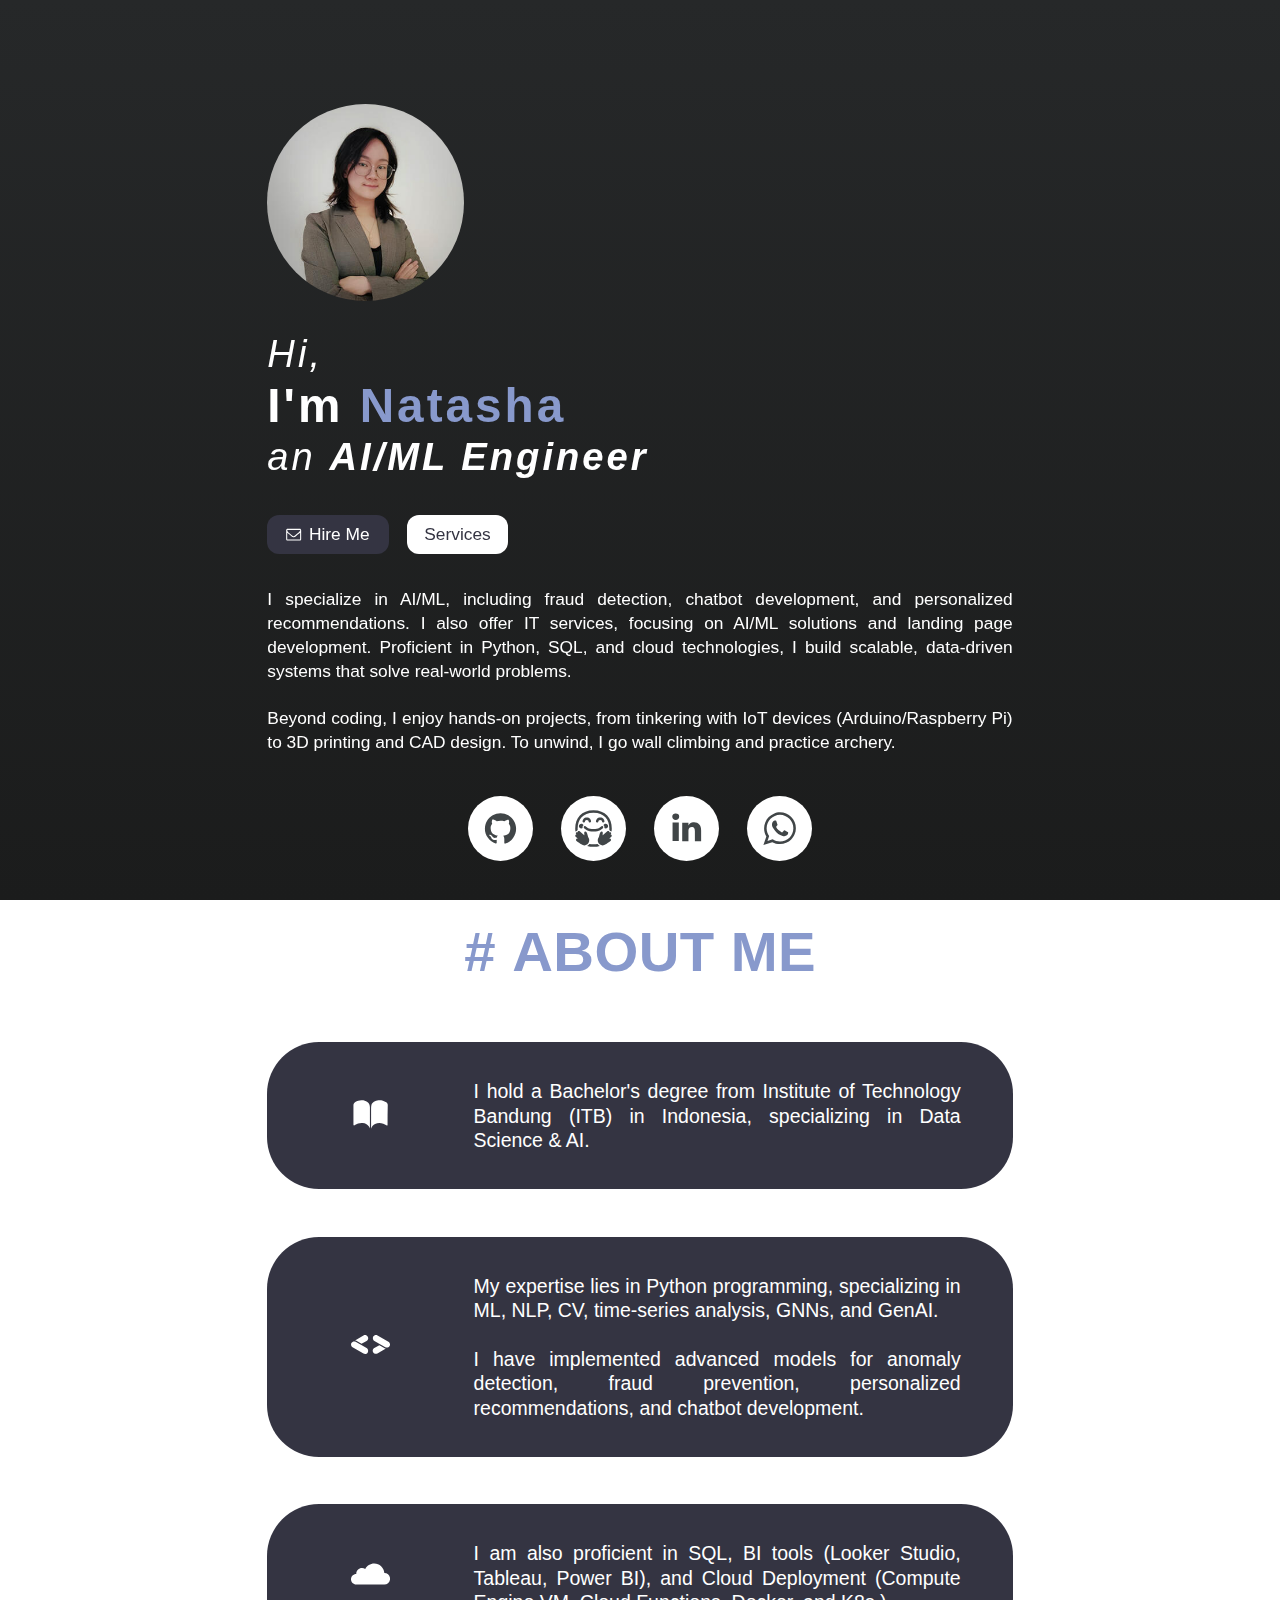
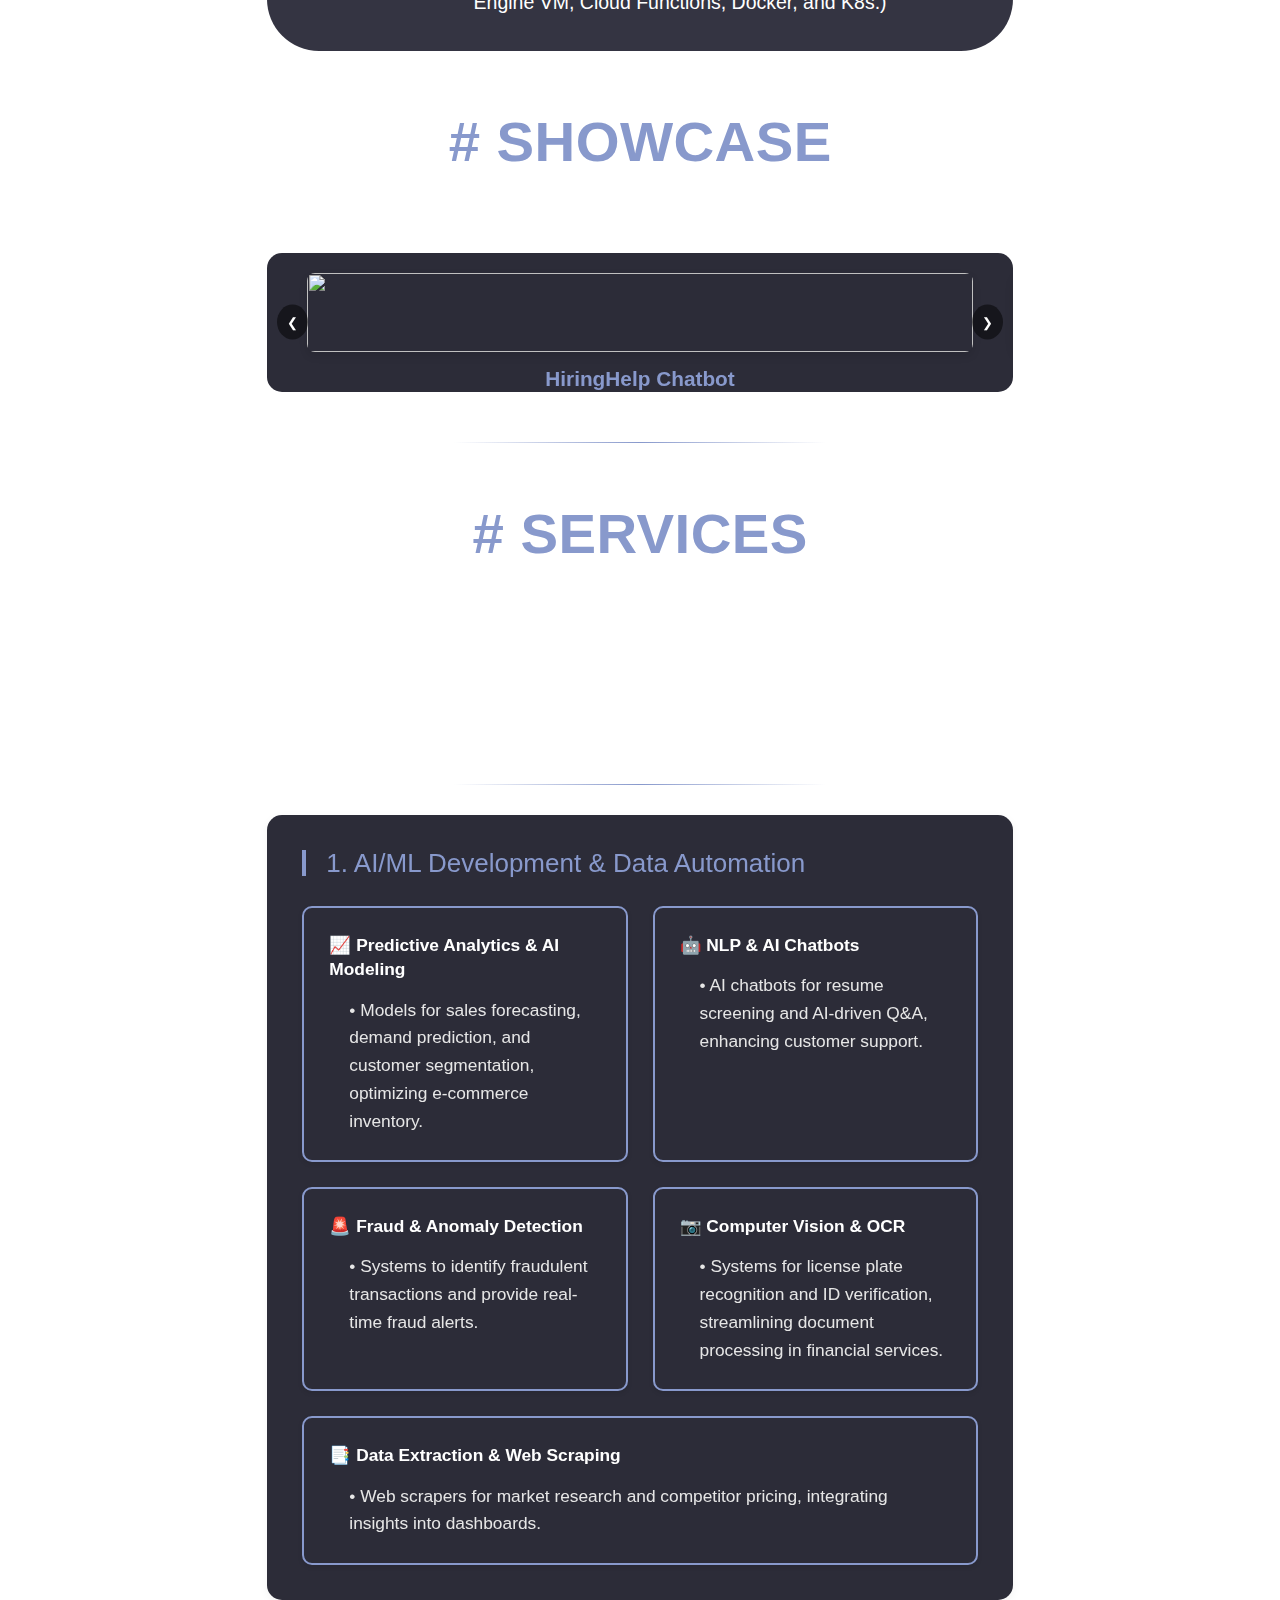
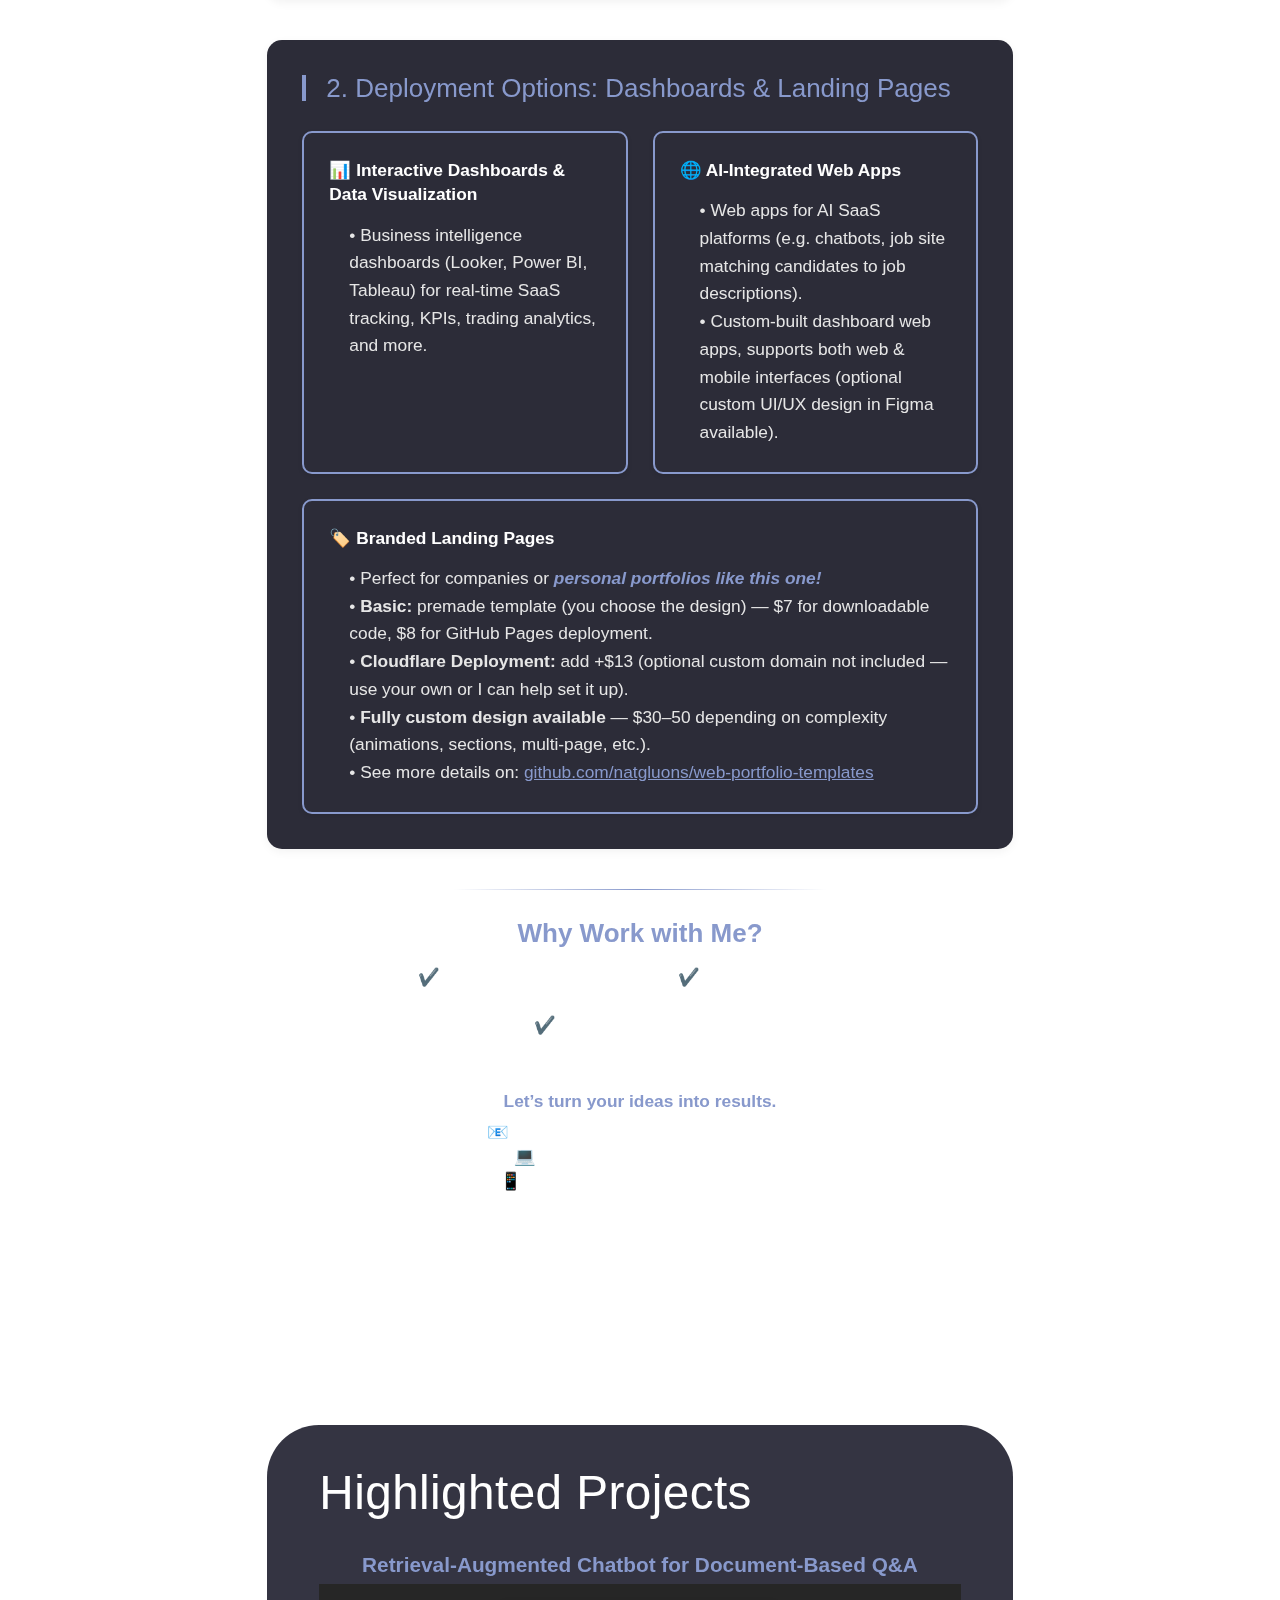
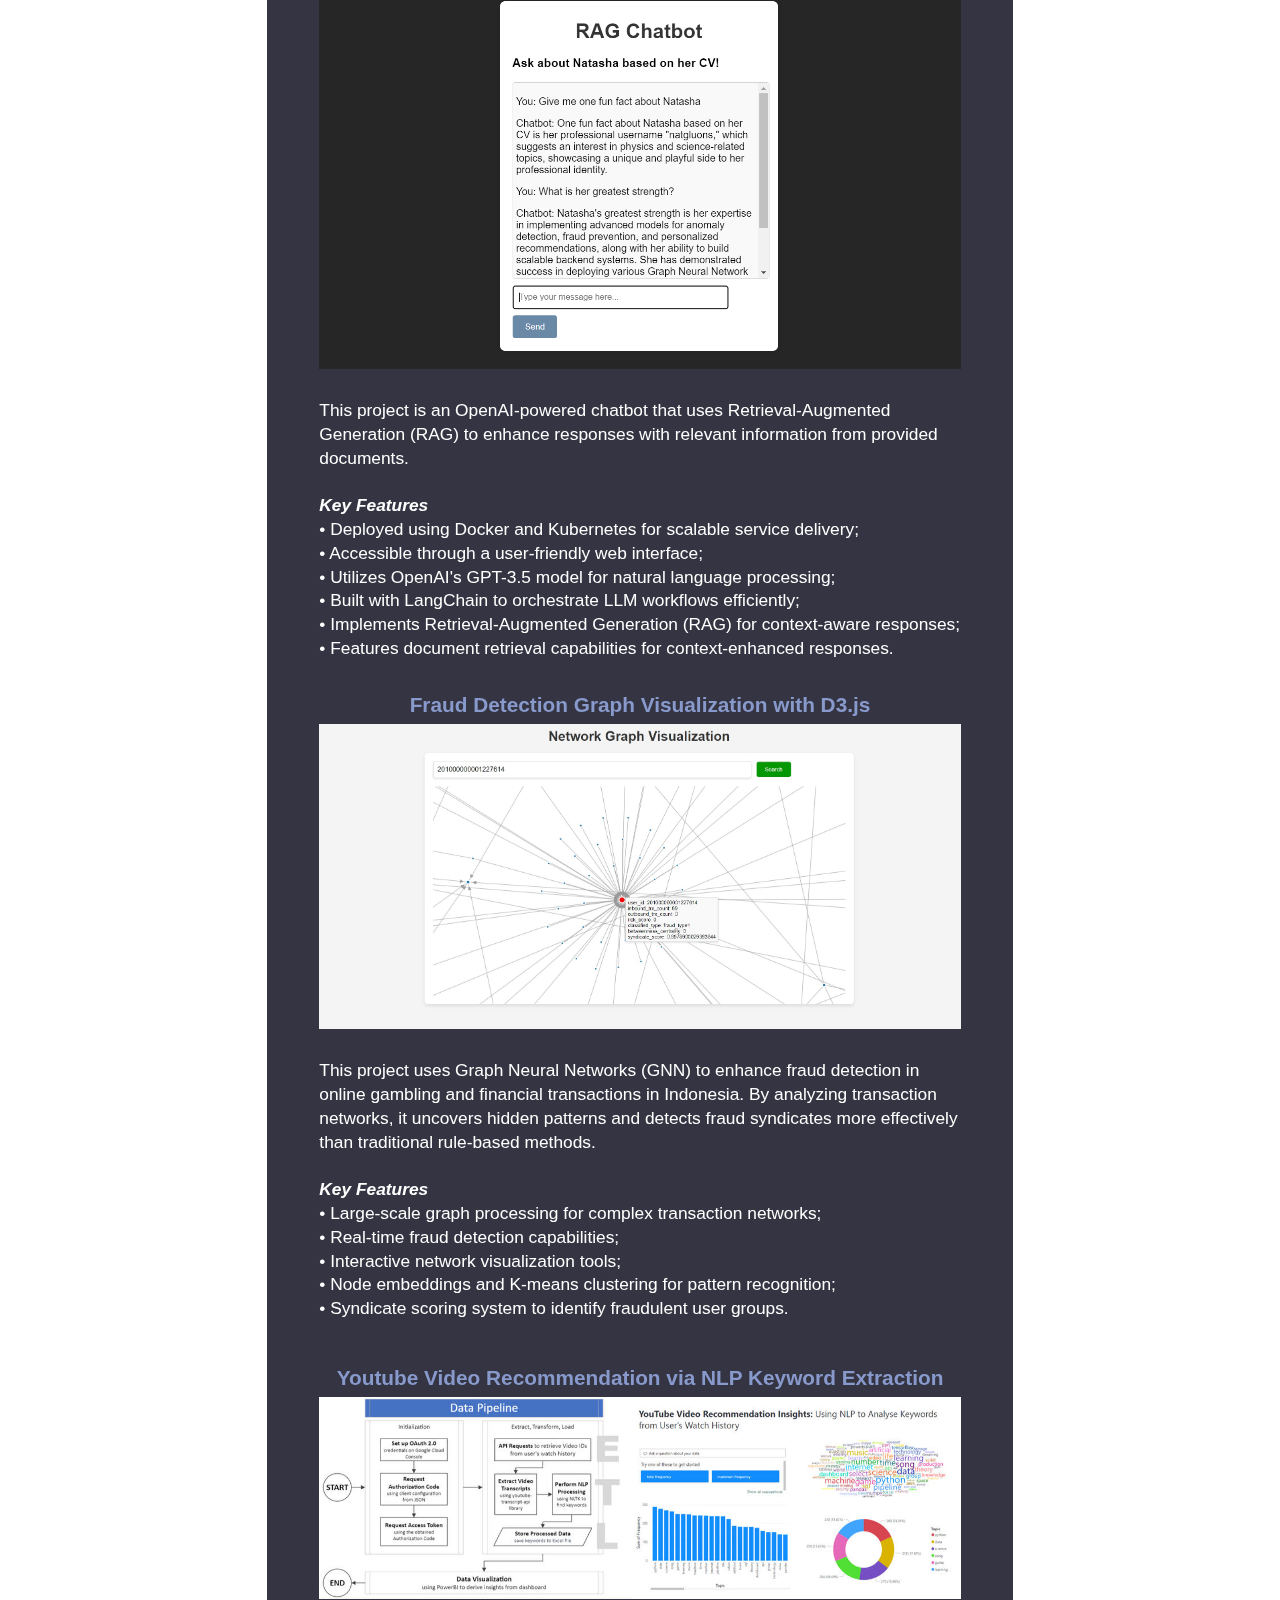
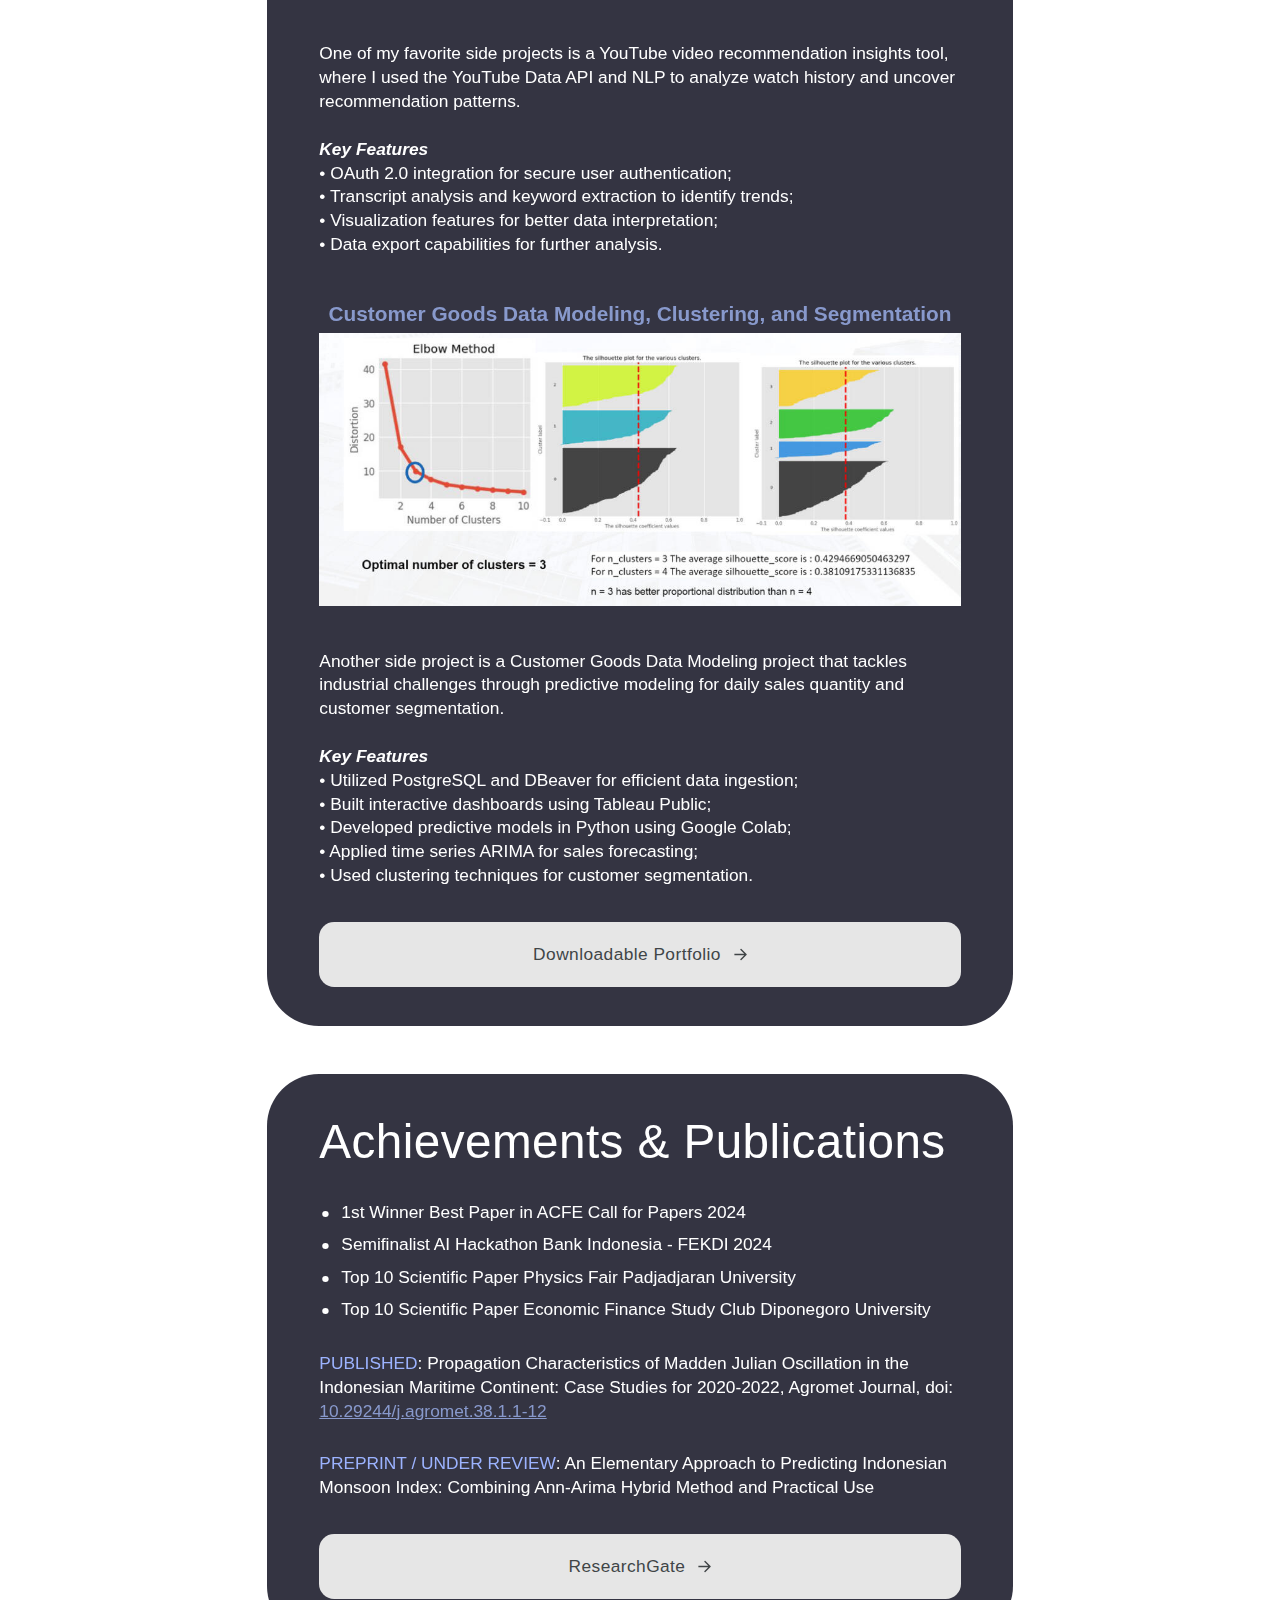
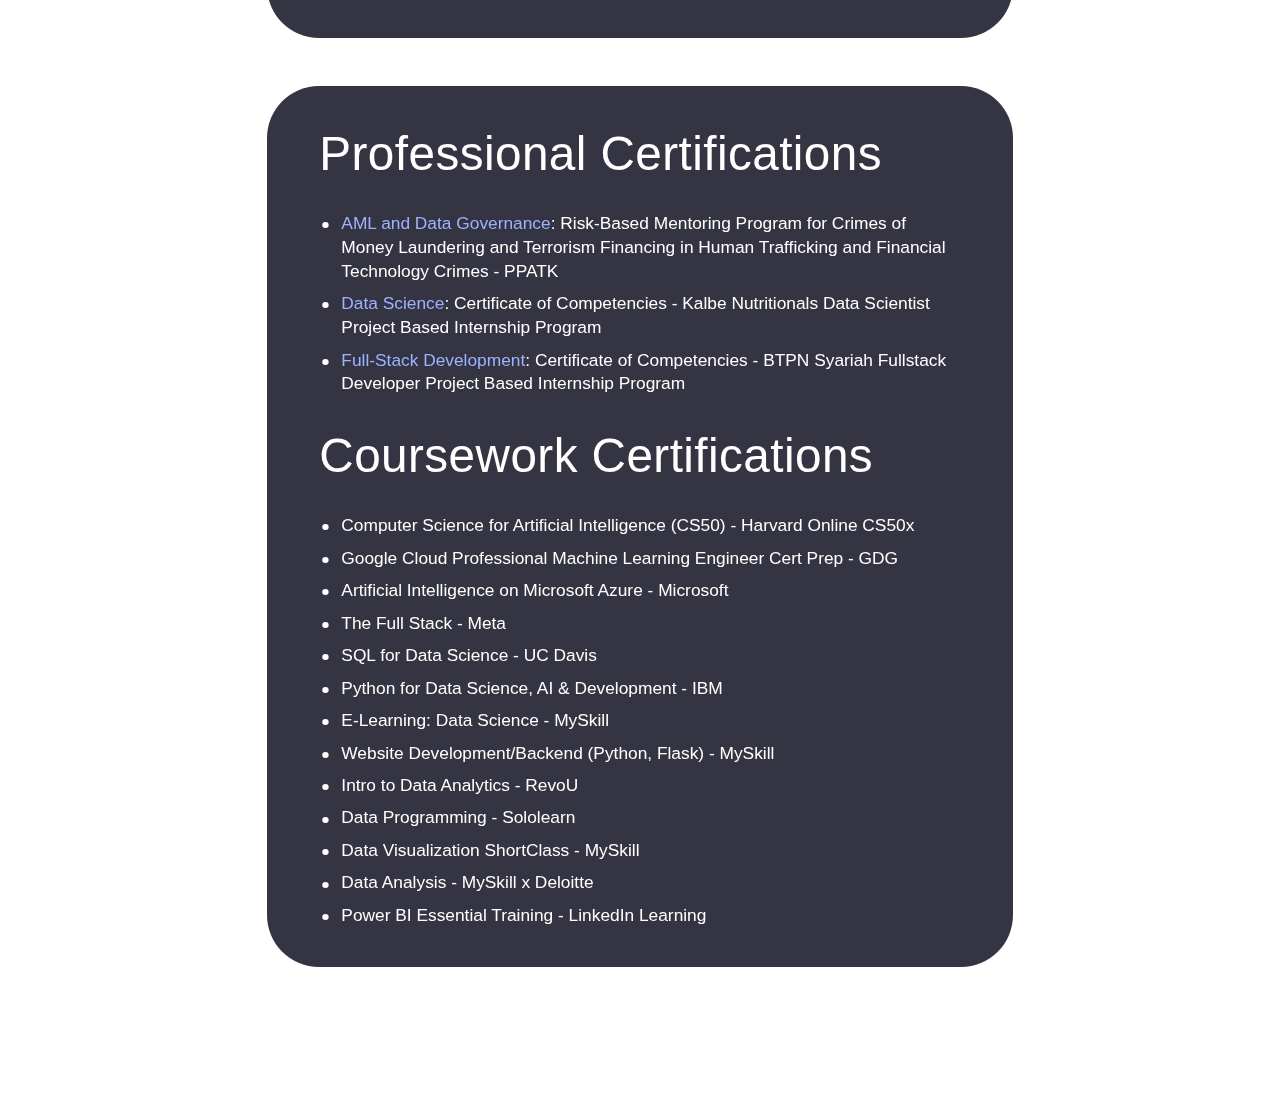
==== commit c2f875d2: "style: timeline based design" ====
--- a/index.html
+++ b/index.html
@@ -15,7 +15,7 @@
     <meta property="og:image:height" content="800">
     <meta property="twitter:card" content="summary_large_image">
     <link href="./Portfolio Kristy Natasha Yohanes_files/css2" rel="stylesheet" type="text/css">
-    <link rel="stylesheet" href="style.css">
+    <link rel="stylesheet" href="customstyle.css">
 </head>
 
 <body class="vsc-initialized is-ready"><svg xmlns="http://www.w3.org/2000/svg" version="1.1"
@@ -74,6 +74,19 @@
             <path
                 d="M34.1,19.9c0,0.3-0.1,0.3-0.1,0.4L21.3,33.1c-0.1,0.1-0.1,0.1-0.4,0.1c-0.3,0-0.3-0.1-0.4-0.1L19,31.6 c-0.1-0.1-0.1-0.1-0.1-0.4s0.1-0.3,0.1-0.4l9.2-9.2H5.8c-0.1,0-0.2,0-0.2,0c0,0,0,0,0,0c-0.1-0.1-0.1-0.2-0.1-0.4v-2.5 c0-0.2,0.1-0.4,0.1-0.5c0,0,0.1,0,0.2,0h22.4L19,9c-0.1-0.1-0.1-0.1-0.1-0.4c0-0.3,0.1-0.3,0.1-0.4l1.5-1.5c0.1-0.1,0.1-0.1,0.4-0.1 c0.3,0,0.3,0.1,0.4,0.1L34,19.5C34,19.6,34.1,19.6,34.1,19.9z">
             </path>
+        </symbol>
+        <symbol id="icon-huggingface" viewBox="0 0 32 32">
+            <g fill="#404547">
+                <path d="m3 15.9989c0-3.6703 1.10595-6.90979 3.23462-9.22131 2.11626-2.29803 5.33348-3.77759 9.76428-3.77759 4.4307 0 7.648 1.47956 9.7642 3.77759 2.1287 2.31152 3.2347 5.55101 3.2347 9.22131 0 .4202-.0145.8349-.0434 1.2431.3287.1788.6017.4472.7862.7723.418.0502.7964.2292 1.0942.4963.1089-.8196.163-1.659.163-2.5117 0-4.0611-1.2263-7.82105-3.7635-10.57614-2.5495-2.76857-6.3317-4.42276-11.2354-4.42276s-8.6859 1.65419-11.23548 4.42276c-2.53716 2.75509-3.76342 6.51504-3.76342 10.57614 0 .8533.05414 1.6933.1632 2.5135.29811-.2681.67722-.4478 1.09615-.4981.18412-.3244.45633-.5923.78411-.7712-.02893-.4086-.04346-.8236-.04346-1.2442z"/>
+                <path d="m12.668 28.6862c-.4683.6818-1.11 1.2353-1.8615 1.5968 1.5578.466 3.2908.7148 5.1924.7148 1.9022 0 3.6356-.2489 5.1938-.7153-.7513-.3615-1.3928-.915-1.861-1.5967-1.0236.2036-2.1338.312-3.3328.312-1.1983 0-2.3079-.1083-3.3309-.3116z"/>
+                <path d="m7.88777 13.3378c-.02959.0198-.05882.0406-.08765.0622-.71562.5367-.96915 1.4609-.68771 2.2623-.31806.2133-.70071.3377-1.11241.3377-1.10457 0-2-.8954-2-2s.89543-2 2-2c.87248 0 1.61448.5587 1.88777 1.3378z"/>
+                <path d="m24.8878 15.6625c.2815-.8015.028-1.7258-.6877-2.2625-.0289-.0217-.0582-.0424-.0878-.0623.2733-.7791 1.0153-1.3377 1.8877-1.3377 1.1046 0 2 .8954 2 2s-.8954 2-2 2c-.4116 0-.7942-.1243-1.1122-.3375z"/>
+                <path d="m9.34896 9.41252c-.20925.22799-.31932.53107-.3674.77838-.10542.5421-.63036.8961-1.17249.7907s-.89616-.6303-.79074-1.17247c.08863-.45584.30993-1.15276.85718-1.749.57718-.62883 1.44013-1.06013 2.62439-1.06013 1.1956 0 2.0621.45218 2.6358 1.08196.5442.59744.7705 1.29202.8495 1.74695.0945.54409-.27 1.06189-.8142 1.15639-.5441.0944-1.0618-.2701-1.1563-.8142-.0343-.19742-.1394-.50284-.3575-.74232-.1887-.20713-.5155-.42878-1.1573-.42878-.65292 0-.97161.21714-1.15094.41252z"/>
+                <path d="m20.3492 9.41252c-.2093.22799-.3193.53107-.3674.77838-.1054.5421-.6304.8961-1.1725.7907s-.8961-.6303-.7907-1.17247c.0886-.45584.3099-1.15276.8572-1.749.5771-.62883 1.4401-1.06013 2.6244-1.06013 1.1955 0 2.0621.45218 2.6357 1.08196.5443.59744.7705 1.29202.8495 1.74695.0945.54409-.27 1.06189-.8141 1.15639-.5442.0944-1.0619-.2701-1.1564-.8142-.0342-.19742-.1393-.50284-.3575-.74232-.1887-.20713-.5155-.42878-1.1572-.42878-.653 0-.9717.21714-1.151.41252z"/>
+                <path d="m8.40006 14.2c.44183-.3314 1.06863-.2418 1.4.2.29804.3973 1.99214 2.1 6.20004 2.1 4.2078 0 5.902-1.7027 6.2-2.1.3313-.4418.9581-.5314 1.4-.2.4418.3314.5313.9582.2 1.4-.702.936-3.0079 2.9-7.8 2.9-4.7922 0-7.09804-1.964-7.80004-2.9-.33137-.4418-.24183-1.0686.2-1.4z"/>
+                <path d="m28.9903 19.1395c.039-.2778-.0384-.5703-.2376-.798-.3637-.4156-.9955-.4577-1.4111-.0941l-3.7624 3.2922-.0791-.0396c0-.4129.0379-.7878.0719-1.125.0897-.8876.1529-1.5126-.572-1.875-1.3379-.6688-1.9517 1.5635-2.3633 3.7433-.0936.4958-.3196.9542-.5718 1.3912-1.33 2.3039-.0658 4.6148.9352 5.3655 1.7888 1.3417 3.5 1 5 0 .9075-.6049 2.6345-1.8198 3.9272-2.7366.5624-.3989.629-1.2072.1415-1.6947-.3396-.3396-.8584-.4238-1.288-.209l-.1256.0628 1.9851-1.6543c.4243-.3535.4816-.9841.128-1.4084-.2303-.2763-.5781-.397-.9099-.3498l.2925-.2507c.4193-.3595.4679-.9908.1085-1.4101-.3211-.3745-.859-.4533-1.2691-.2097z"/>
+                <path d="m3.01052 19.1395c-.03901-.2778.03844-.5703.23766-.798.36368-.4156.99545-.4577 1.41108-.0941l3.76242 3.2922.07908-.0396c0-.4129-.03789-.7879-.07195-1.125-.08967-.8876-.15282-1.5126.572-1.875 1.33799-.6688 1.95179 1.5635 2.36329 3.7433.0936.4958.3196.9542.5719 1.3912 1.3299 2.3039.0658 4.6148-.9352 5.3655-1.78889 1.3417-3.50008 1-5.00008 0-.90743-.6049-2.63449-1.8198-3.92717-2.7366-.56239-.3989-.62901-1.2072-.14148-1.6947.3396-.3396.85839-.4238 1.28795-.209l.12565.0628-1.9851-1.6543c-.424274-.3535-.481598-.9841-.12803-1.4084.23029-.2763.57811-.397.9099-.3498l-.29247-.2507c-.41933-.3595-.46789-.9908-.10847-1.4101.32103-.3745.85897-.4533 1.26902-.2097z"/>
+            </g>
         </symbol>
     </svg>
     <div id="wrapper">
@@ -88,8 +101,16 @@
                         <em style="opacity: 1; transform: none; font-size: 0.8em;">an <strong>AI/ML Engineer</strong></em>
                     </h1>
                     <div id="buttons04" class="style1 buttons mobile-center" style="opacity: 1; transform: none; display: flex; justify-content: flex-start; width: 60%;">
-                        <a href="mailto:kristynatasha011@gmail.com" class="hire-btn n01" style="background-color: #343442; padding: 0.5em 1em; margin-right: 5px; border-radius: 12px; font-family: 'Inter', sans-serif; color: white; text-decoration: none;"><span class="label">Hire Me</span></a>
-                        <a href="#services" class="services-btn n01" style="padding: 0.5em 1em; border-radius: 12px; font-family: 'Inter', sans-serif; text-decoration: none; background-color: white; color: #343442;"><span class="label">Services</span></a>
+                        <a href="mailto:kristynatasha011@gmail.com" class="hire-btn n01" style="background-color: #343442; padding: 0.5em 1em; margin-right: 5px; border-radius: 12px; font-family: 'Inter', sans-serif; color: white; text-decoration: none; display: flex; align-items: center;">
+                            <svg aria-labelledby="icon-title" style="width: 1em; height: 1em; fill: white; margin-right: 5px;">
+                                <title id="icon-title">Email</title>
+                                <use xlink:href="#icon-c0646d28bbeb18e39eb973f96b44bd0f"></use>
+                            </svg>
+                            <span class="label" style="padding: 2px;">Hire Me</span>
+                        </a>
+                        <a href="#services" class="services-btn n01" style="padding: 0.5em 1em; border-radius: 12px; font-family: 'Inter', sans-serif; text-decoration: none; background-color: white; color: #343442; display: flex; align-items: center;">
+                            <span class="label" style="padding: 0;">Services</span>
+                        </a>
                     </div>
 
                     <p id="text15" class="style5" style="opacity: 1; transform: none;"><span class="p">
@@ -98,36 +119,26 @@
                                 <br><br>
 
                     <ul id="icons05" class="icons" style="text-align: center; display: flex; justify-content: center; margin: 0 auto;">
-                        <li style="opacity: 1; transform: none;"><a class="n01"
-                                href="mailto:kristynatasha011@gmail.com"><svg aria-labelledby="icon-title">
-                                    <title id="icon-title">Email</title>
-                                    <use xlink:href="#icon-c0646d28bbeb18e39eb973f96b44bd0f"></use>
-                                </svg><span class="label">Email</span></a></li>
+                        <li style="opacity: 1; transform: none;"><a class="n05" href="https://github.com/natgluons"><svg
+                                aria-labelledby="icon-title">
+                                <title id="icon-title">GitHub</title>
+                                <use xlink:href="#icon-8c4b37645de3c276d895d87df51ba614"></use>
+                            </svg><span class="label">GitHub</span></a></li>
+                        <li style="opacity: 1; transform: none;"><a class="n03" href="https://huggingface.co/natgluons"><svg
+                                aria-labelledby="icon-title">
+                                <title id="icon-title">HuggingFace</title>
+                                <use xlink:href="#icon-huggingface"></use>
+                            </svg><span class="label">HuggingFace</span></a></li>
+                        <li style="opacity: 1; transform: none;"><a class="n03" href="https://www.linkedin.com/in/kristynatasha/"><svg
+                                aria-labelledby="icon-title">
+                                <title id="icon-title">LinkedIn</title>
+                                <use xlink:href="#icon-bf393d6ea48a4e69e1ed58a3563b94a5"></use>
+                            </svg><span class="label">LinkedIn</span></a></li>
                         <li style="opacity: 1; transform: none;"><a class="n02" href="https://wa.me/6287886583513"><svg
-                                    aria-labelledby="icon-title">
-                                    <title id="icon-title">WhatsApp</title>
-                                    <use xlink:href="#icon-e9633646f45121eab610a3d30c929019"></use>
-                                </svg><span class="label">WhatsApp</span></a></li>
-                        <li style="opacity: 1; transform: none;"><a class="n03"
-                                href="https://www.linkedin.com/in/kristynatasha/"><svg aria-labelledby="icon-title">
-                                    <title id="icon-title">LinkedIn</title>
-                                    <use xlink:href="#icon-bf393d6ea48a4e69e1ed58a3563b94a5"></use>
-                                </svg><span class="label">LinkedIn</span></a></li>
-                        <!-- <li style="opacity: 1; transform: none;"><a class="n04"
-                                href="https://bit.ly/cvkristynatasha"><svg aria-labelledby="icon-title">
-                                    <title id="icon-title">CV</title>
-                                    <use xlink:href="#icon-396f473e8a8386b5ca989ade22d6ada7"></use>
-                                </svg><span class="label">CV</span></a></li> -->
-                        <li style="opacity: 1; transform: none;"><a class="n05" href="https://github.com/natgluons"><svg
-                                    aria-labelledby="icon-title">
-                                    <title id="icon-title">GitHub</title>
-                                    <use xlink:href="#icon-8c4b37645de3c276d895d87df51ba614"></use>
-                                </svg><span class="label">GitHub</span></a></li>
-                        <!-- <li style="opacity: 1; transform: none;"><a class="n06"
-                                href="https://bit.ly/portfoliokristynatasha"><svg aria-labelledby="icon-title">
-                                    <title id="icon-title">PDF Document</title>
-                                    <use xlink:href="#icon-42aae34beb9f8aa4413eae733dcb95b4"></use>
-                                </svg><span class="label">PDF Document</span></a></li> -->
+                                aria-labelledby="icon-title">
+                                <title id="icon-title">WhatsApp</title>
+                                <use xlink:href="#icon-e9633646f45121eab610a3d30c929019"></use>
+                            </svg><span class="label">WhatsApp</span></a></li>
                     </ul>
 
                     <h1 id="text05" class="style16"><text-node style="opacity: 1; transform: none;">#</text-node>
@@ -282,7 +293,7 @@
                                                     </div>
                                                 </div>
                                             </div>
-                                            <div class="carousel-item" style="min-width: 100%; padding: 0 20px; display: flex; flex-direction: column; justify-content: center;">
+                                            <!-- <div class="carousel-item" style="min-width: 100%; padding: 0 20px; display: flex; flex-direction: column; justify-content: center;">
                                                 <div style="text-align: center;">
                                                     <img src="https://github.com/user-attachments/assets/c4205d15-859c-47a3-b0d8-5ad0319b3c07" style="width: 100%; height: auto; border-radius: 8px; box-shadow: 0 4px 8px rgba(0,0,0,0.1); display: block; margin: 0 auto; pointer-events: none;" alt=""><br>
                                                     <div style="color: #8899cc; font-family: 'Inter', sans-serif; font-size: 1.2em;">
@@ -295,7 +306,7 @@
                                                         </a>
                                                     </div>
                                                 </div>
-                                            </div>
+                                            </div> -->
                                             <div class="carousel-item" style="min-width: 100%; padding: 0 20px; display: flex; flex-direction: column; justify-content: center;">
                                                 <div style="text-align: center;">
                                                     <img src="https://github.com/user-attachments/assets/86758563-55d7-4491-9201-f5524e6461e8" style="width: 100%; height: auto; border-radius: 8px; box-shadow: 0 4px 8px rgba(0,0,0,0.1); display: block; margin: 0 auto; pointer-events: none;" alt=""><br>
@@ -713,8 +724,7 @@
                                             </p>
                                         </li>
                                         <li>
-                                            <p>Google Cloud Professional Machine Learning Engineer Cert Prep -
-                                                Google Developers</p>
+                                            <p>Google Cloud Professional Machine Learning Engineer Cert Prep - GDG</p>
                                         </li>
                                         <li>
                                             <p>Artificial Intelligence on Microsoft Azure - Microsoft</p>
@@ -729,8 +739,10 @@
                                             <p>Python for Data Science, AI &amp; Development - IBM</p>
                                         </li>
                                         <li>
-                                            <p>Bootcamp E-Learning: Data Science, Website Development/Backend (Python,
-                                                Flask) - MySkill</p>
+                                            <p>E-Learning: Data Science - MySkill</p>
+                                        </li>
+                                        <li>
+                                            <p>Website Development/Backend (Python, Flask) - MySkill</p>
                                         </li>
                                         <li>
                                             <p>Intro to Data Analytics - RevoU</p>
@@ -742,19 +754,10 @@
                                             <p>Data Visualization ShortClass - MySkill</p>
                                         </li>
                                         <li>
-                                            <p>Intensive Bootcamp: Data Analysis - MySkill x Deloitte</p>
+                                            <p>Data Analysis - MySkill x Deloitte</p>
                                         </li>
                                         <li>
                                             <p>Power BI Essential Training - LinkedIn Learning</p>
-                                        </li>
-                                        <li>
-                                            <p>Companies and Climate Change - ESSEC Business School</p>
-                                        </li>
-                                        <li>
-                                            <p>The Science of The Solar System - Caltech</p>
-                                        </li>
-                                        <li>
-                                            <p>The Evolving Universe - Caltech</p>
                                         </li>
                                     </ul>
                                 </div>
@@ -768,92 +771,101 @@
                         <div class="wrapper">
                             <div class="inner" data-onvisible-trigger="1">
                                 <h1 id="text12" class="style13">
-                                    <text-node style="opacity: 0; transform: scale(1.4125);">WORK EXPERIENCE</text-node>
+                                    <text-node>WORK EXPERIENCE</text-node>
                                 </h1>
-
-                                <!-- collapsible/expandable buttons -->
-                                <div style="text-align: center;">
-                                    <button class="expand-btn" style="width: 100%; background-color: #343442; color: white;">⚙️ AI Engineer - DAnS (Telkomsel Technology Partner)</button>
-                                    <div class="expand-content">
-                                        <p id="text13">
-                                            <span class="p" style="text-align: left;">
-                                                DAnS is an IT solutions provider specializing in software, AI, cloud, and microservices for Telkomsel (Indonesia's leading telecommunications company).<br>
-                                                <br>
-                                                <span style="font-weight: bold; font-style: italic; color: #8899cc;">✒️ Fraud Detection System - DigiPOS Telkomsel</span>
-                                                <br>
-                                                • Researched fraud detection approaches using hybrid traditional, deep learning, and semi-supervised models (XGBoost, Random Forest, Isolation Forest, PCA, Neural Networks, Autoencoder) with tri-training methodology and downsampling techniques; <br>
-                                                <br>
-                                                • Designed ML development lifecycle on Google Cloud Vertex AI using AutoML pipeline, clustering algorithms, and fraud pattern detection with Euclidean distance metrics, rule-based labeling, and rule hit detection; <br>
-                                                <br>
-                                                • Architected system infrastructure integrating S3 storage for transaction data, Rule Engine DB for fraud detection rules, Admin Portal for rule management, and automated suspension workflow through Sanction API; <br>
-                                                <br>
-                                                • Developed Fraud Detection System for DigiPOS Telkomsel by implementing the designed ML models and rule-based approach. <br>
-                                                <br>
-                                                <span style="font-weight: bold; font-style: italic; color: #8899cc;">✒️ Chatbot Service - GraPARI Telkomsel</span><br>
-                                                • Implemented daily data pipeline scheduling from Google Cloud Storage to BigQuery for automated AI chatbot monitoring; <br>
-                                                <br>
-                                                • Developed Looker dashboards for real-time visualization of chatbot performance metrics, driving data-driven improvements in customer service efficiency. <br>
-                                            </span>
-                                        </p>
-                                    </div>
-                                
-                                <div style="text-align: center;">
-                                    <button class="expand-btn" style="width: 100%;  background-color: #343442; color: white;">📊 Data Analyst - LinkAja</button>
-                                    <div class="expand-content">
-                                        <p id="text13">
-                                            <span class="p" style="text-align: left;">
-                                                LinkAja is Indonesia's state-owned e-wallet service, formerly TCASH by Telkomsel.<br>
-                                                <br>
-                                                <span style="font-weight: bold; font-style: italic; color: #8899cc;">✒️ Model Development</span>
-                                                <br>
-                                                Achieved 4/4 project completion across model development cycles (1 model per 2-4 sprints), including:<br>
-                                                <br>
-                                                • Implemented PCA and Isolation Forest for anomaly detection in merchant-customer transactions;<br>
-                                                <br>
-                                                • Applied Random Forest and Network Analysis to map illegal online gambling transactions;<br>
-                                                <br>
-                                                • Developed semi-supervised Relational Graph Convolution Network (RGCN) model for collusion risk assessment;<br>
-                                                <br>
-                                                • Created a gradient boosting model that utilizes the Heterogeneous Graph Transformer (HGT) architecture to detect syndicate fraudsters within clustered graphs, contributing to best practices in Anti-Money Laundering (AML).<br>
-                                                <br>
-                                                <span style="font-weight: bold; font-style: italic; color: #8899cc;">✒️ Cloud Deployment</span>
-                                                <br>
-                                                Delivered 100% successful execution in model deployment in collaboration with AI/ML engineers, including:<br>
-                                                <br>
-                                                • Utilized GCP cloud automation tools including Cloud Functions and Virtual Machine for model deployment.<br>
-                                                <br>
-                                                <span style="font-weight: bold; font-style: italic; color: #8899cc;">✒️ Businesss As Usual (BAU)</span>
-                                                <br>
-                                                Contributed to up to an 11.2% reduction in fraud incidents and saved an average of 95% in potential losses each month through: <br>
-                                                <br>
-                                                • Utilizing device intelligence and computer vision to monitor tampering, cyberattacks, and account takeovers.<br>
-                                                <br>
-                                                • Optimizing SQL queries in BigQuery data marts, reducing query execution times by an average of 180 seconds (saved storage costs).<br>
-                                                <br>
-                                                • Collaborating on real-time data streaming with Apache Kafka and creating Looker dashboards for efficient monitoring.
-                                            </span>
-                                        </p>
-                                    </div>
-
-                                    <button class="expand-btn" style="width: 100%;">💼 Previous Work Experiences</button>
-                                    <div class="expand-content">
-                                        <p id="text19">
-                                            <span class="p" style="text-align: left;">
-                                                • Data Scientist Internship - Kalbe Nutritionals<br>
-                                                <br>
-                                                • AI Engineer (NLP Developer) - Freelance/Outsource<br>
-                                                <br>
-                                                • Research Associate, AI/ML - FITB Research Grant ITB<br>
-                                                <br>
-                                                • Full-Stack Developer Internship - BTPN Syariah<br>
-                                                <br>
-                                                • Front-End Developer Internship - Core Initiative Studio<br>
-                                                <br>
-                                                • Data Science Internship - LAPAN (Indonesian National Aeronautics & Space Agency)<br>
-                                                <br>
-                                                • GIS Data Analyst Internship - Garda Caah
-                                            </span>
-                                        </p>
+                
+                                <div class="timeline" style="text-align: left;">
+                                    <!-- Timeline item 1 -->
+                                    <div class="timeline-item left">
+                                        <div class="timeline-content">
+                                            <button class="expand-btn">⚙️ AI Engineer - DAnS, Telkomsel Technology Partner (telecom IT solutions)</button>
+                                            <div class="expand-content" style="text-align: left;">
+                                                <p id="text13" style="text-align: left;">
+                                                    DAnS is an IT solutions provider specializing in software, AI, cloud, and microservices for Telkomsel (Indonesia's leading telecommunications company).<br>
+                                                    <br>
+                                                    <span style="font-weight: bold; font-style: italic; color: #8899cc;">✒️ Fraud Detection System - DigiPOS Telkomsel</span>
+                                                    <br>
+                                                    • Researched fraud detection approaches using hybrid traditional, deep learning, and semi-supervised models (XGBoost, Random Forest, Isolation Forest, PCA, Neural Networks, Autoencoder) with tri-training methodology and downsampling techniques; <br>
+                                                    <br>
+                                                    • Designed ML development lifecycle on Google Cloud Vertex AI using AutoML pipeline, clustering algorithms, and fraud pattern detection with Euclidean distance metrics, rule-based labeling, and rule hit detection; <br>
+                                                    <br>
+                                                    • Architected system infrastructure integrating S3 storage for transaction data, Rule Engine DB for fraud detection rules, Admin Portal for rule management, and automated suspension workflow through Sanction API; <br>
+                                                    <br>
+                                                    • Developed Fraud Detection System for DigiPOS Telkomsel by implementing the designed ML models and rule-based approach. <br>
+                                                    <br>
+                                                    <span style="font-weight: bold; font-style: italic; color: #8899cc;">✒️ Chatbot Service - GraPARI Telkomsel</span><br>
+                                                    • Implemented daily data pipeline scheduling from Google Cloud Storage to BigQuery for automated AI chatbot monitoring; <br>
+                                                    <br>
+                                                    • Developed Looker dashboards for real-time visualization of chatbot performance metrics, driving data-driven improvements in customer service efficiency; <br>
+                                                    <br>
+                                                    • Built keyword extraction and topic frequency analysis modules to identify trending customer concerns and optimize NLP model performance.
+                                                </p>
+                                            </div>
+                                        </div>
+                                    </div>
+                
+                                    <!-- Timeline item 2 -->
+                                    <div class="timeline-item right">
+                                        <div class="timeline-content">
+                                            <button class="expand-btn">📊 Data Analyst - LinkAja (fintech e-Wallet service)</button>
+                                            <div class="expand-content" style="text-align: left;">
+                                                <p id="text13" style="text-align: left;">
+                                                    LinkAja is Indonesia's state-owned e-wallet service, formerly TCASH by Telkomsel.<br>
+                                                    <br>
+                                                    <span style="font-weight: bold; font-style: italic; color: #8899cc;">✒️ Model Development</span>
+                                                    <br>
+                                                    Achieved 4/4 project completion across model development cycles (1 model per 2-4 sprints), including:<br>
+                                                    <br>
+                                                    • Implemented PCA and Isolation Forest for anomaly detection in merchant-customer transactions;<br>
+                                                    <br>
+                                                    • Applied Random Forest and Network Analysis to map illegal online gambling transactions;<br>
+                                                    <br>
+                                                    • Developed semi-supervised Relational Graph Convolution Network (RGCN) model for collusion risk assessment;<br>
+                                                    <br>
+                                                    • Created a gradient boosting model that utilizes the Heterogeneous Graph Transformer (HGT) architecture to detect syndicate fraudsters within clustered graphs, contributing to best practices in Anti-Money Laundering (AML).<br>
+                                                    <br>
+                                                    <span style="font-weight: bold; font-style: italic; color: #8899cc;">✒️ Cloud Deployment</span>
+                                                    <br>
+                                                    Delivered 100% successful execution in model deployment in collaboration with AI/ML engineers, including:<br>
+                                                    <br>
+                                                    • Utilized GCP cloud automation tools including Cloud Functions and Virtual Machine for model deployment.<br>
+                                                    <br>
+                                                    <span style="font-weight: bold; font-style: italic; color: #8899cc;">✒️ Businesss As Usual (BAU)</span>
+                                                    <br>
+                                                    Contributed to up to an 11.2% reduction in fraud incidents and saved an average of 95% in potential losses each month through: <br>
+                                                    <br>
+                                                    • Utilizing device intelligence and computer vision to monitor tampering, cyberattacks, and account takeovers.<br>
+                                                    <br>
+                                                    • Optimizing SQL queries in BigQuery data marts, reducing query execution times by an average of 180 seconds (saved storage costs).<br>
+                                                    <br>
+                                                    • Collaborating on real-time data streaming with Apache Kafka and creating Looker dashboards for efficient monitoring.
+                                                </p>
+                                            </div>
+                                        </div>
+                                    </div>
+                
+                                    <!-- Timeline item 3 -->
+                                    <div class="timeline-item left">
+                                        <div class="timeline-content">
+                                            <button class="expand-btn">💼 Previous Work Experiences</button>
+                                            <div class="expand-content" style="text-align: left;">
+                                                <p id="text19" style="text-align: left;">
+                                                    • Research Associate, AI/ML - FITB Research Grant ITB (academic research)<br>
+                                                    <br>
+                                                    • Data Scientist Internship - Kalbe Nutritionals (pharmaceutical industry)<br>
+                                                    <br>
+                                                    • Freelance AI Engineer / NLP Developer - Private Client (hiring services)<br>
+                                                    <br>
+                                                    • Full-Stack Developer Internship - BTPN Syariah (banking industry)<br>
+                                                    <br>
+                                                    • Front-End Developer Internship - Core Initiative Studio (software house)<br>
+                                                    <br>
+                                                    • Data Science Internship - LAPAN (Indonesian National Aeronautics & Space Agency)<br>
+                                                    <br>
+                                                    • GIS Data Analyst Internship - Garda Caah (Government Disaster Response Program)
+                                                </p>
+                                            </div>
+                                        </div>
                                     </div>
                                 </div>
 
--- a/customstyle.css
+++ b/customstyle.css
@@ -0,0 +1,3951 @@
+/* <!-- Color Palette
+    Page background: #1c1e1d (soft black)
+    Container background: #2c2c38 (blue-grey)
+    Text Colors:
+    - White: #ffffff
+    - Light Grey: #e6e6e6
+    - Muted Blue: #8899cc
+    - Dark Blue: #343442
+    
+    Gradients:
+    - Divider: linear-gradient(to right, transparent, #8899cc, transparent)
+    
+    Shadows:
+    - Light: rgba(0,0,0,0.05)
+    - Medium: rgba(0,0,0,0.1)
+--> */
+
+html,
+body,
+div,
+span,
+applet,
+object,
+iframe,
+h1,
+h2,
+h3,
+h4,
+h5,
+h6,
+p,
+blockquote,
+pre,
+a,
+abbr,
+acronym,
+address,
+big,
+cite,
+code,
+del,
+dfn,
+em,
+img,
+ins,
+kbd,
+q,
+s,
+samp,
+small,
+strike,
+strong,
+sub,
+sup,
+tt,
+var,
+b,
+u,
+i,
+center,
+dl,
+dt,
+dd,
+ol,
+ul,
+li,
+fieldset,
+form,
+label,
+legend,
+table,
+caption,
+tbody,
+tfoot,
+thead,
+tr,
+th,
+td,
+article,
+aside,
+canvas,
+details,
+embed,
+figure,
+figcaption,
+footer,
+header,
+hgroup,
+menu,
+nav,
+output,
+ruby,
+section,
+summary,
+time,
+mark,
+audio,
+video {
+    margin: 0;
+    padding: 0;
+    border: 0;
+    font-size: 100%;
+    font: inherit;
+    vertical-align: baseline;
+}
+
+article,
+aside,
+details,
+figcaption,
+figure,
+footer,
+header,
+hgroup,
+menu,
+nav,
+section {
+    display: block;
+}
+
+body {
+    line-height: 1;
+}
+
+ol,
+ul {
+    list-style: none;
+}
+
+blockquote,
+q {
+    quotes: none;
+}
+
+blockquote:before,
+blockquote:after,
+q:before,
+q:after {
+    content: '';
+    content: none;
+}
+
+table {
+    border-collapse: collapse;
+    border-spacing: 0;
+}
+
+body {
+    -webkit-text-size-adjust: none
+}
+
+mark {
+    background-color: transparent;
+    color: inherit
+}
+
+input::-moz-focus-inner {
+    border: 0;
+    padding: 0
+}
+
+input[type="text"],
+input[type="email"],
+select,
+textarea {
+    -moz-appearance: none;
+    -webkit-appearance: none;
+    -ms-appearance: none;
+    appearance: none
+}
+
+*,
+*:before,
+*:after {
+    box-sizing: border-box;
+}
+
+body {
+    line-height: 1.0;
+    min-height: var(--viewport-height);
+    min-width: 320px;
+    overflow-x: hidden;
+    word-wrap: break-word;
+}
+
+body:before {
+    background-attachment: scroll;
+    content: '';
+    display: block;
+    height: var(--background-height);
+    left: 0;
+    pointer-events: none;
+    position: fixed;
+    top: 0;
+    transform: scale(1);
+    width: 100vw;
+    z-index: 0;
+    background-image: linear-gradient(180deg, #262829 0%, #1B1C1C 100%);
+    background-position: 0% 0%;
+    background-repeat: repeat;
+    background-size: auto;
+}
+
+:root {
+    --background-height: 100vh;
+    --site-language-alignment: left;
+    --site-language-direction: ltr;
+    --site-language-flex-alignment: flex-start;
+    --site-language-indent-left: 1;
+    --site-language-indent-right: 0;
+    --site-language-margin-left: 0;
+    --site-language-margin-right: auto;
+    --viewport-height: 100vh;
+}
+
+html {
+    font-size: 18pt;
+}
+
+u {
+    text-decoration: underline;
+}
+
+strong {
+    color: inherit;
+    font-weight: bolder;
+}
+
+em {
+    font-style: italic;
+}
+
+code {
+    background-color: rgba(144, 144, 144, 0.25);
+    border-radius: 0.25em;
+    font-family: 'Lucida Console', 'Courier New', monospace;
+    font-size: 0.9em;
+    font-weight: normal;
+    letter-spacing: 0;
+    margin: 0 0.25em;
+    padding: 0.25em 0.5em;
+    text-indent: 0;
+}
+
+mark {
+    background-color: rgba(144, 144, 144, 0.25);
+}
+
+spoiler-text {
+    -webkit-text-stroke: 0;
+    background-color: rgba(32, 32, 32, 0.75);
+    text-shadow: none;
+    text-stroke: 0;
+    color: transparent;
+    cursor: pointer;
+    transition: color 0.1s ease-in-out;
+}
+
+spoiler-text.active {
+    color: #FFFFFF;
+    cursor: text;
+}
+
+s {
+    text-decoration: line-through;
+}
+
+sub {
+    font-size: smaller;
+    vertical-align: sub;
+}
+
+sup {
+    font-size: smaller;
+    vertical-align: super;
+}
+
+a {
+    color: inherit;
+    text-decoration: underline;
+    transition: color 0.25s ease;
+}
+
+a[onclick]:not([href]) {
+    cursor: pointer;
+}
+
+deferred-script {
+    display: none;
+}
+
+#wrapper {
+    -webkit-overflow-scrolling: touch;
+    align-items: center;
+    display: flex;
+    flex-direction: column;
+    justify-content: center;
+    min-height: var(--viewport-height);
+    overflow: hidden;
+    position: relative;
+    z-index: 2;
+}
+
+#main {
+    --alignment: var(--site-language-alignment);
+    --flex-alignment: var(--site-language-flex-alignment);
+    --indent-left: var(--site-language-indent-left);
+    --indent-right: var(--site-language-indent-right);
+    --margin-left: var(--site-language-margin-left);
+    --margin-right: var(--site-language-margin-right);
+    --border-radius-tl: 0;
+    --border-radius-tr: 0;
+    --border-radius-br: 0;
+    --border-radius-bl: 0;
+    align-items: center;
+    display: flex;
+    flex-grow: 0;
+    flex-shrink: 0;
+    justify-content: center;
+    max-width: 100%;
+    position: relative;
+    text-align: var(--alignment);
+    z-index: 1;
+    transition: opacity 0.625s ease-in-out 0s;
+}
+
+#main>.inner {
+    --padding-horizontal: 6rem;
+    --padding-vertical: 6rem;
+    --spacing: 1.75rem;
+    --width: 55rem;
+    border-radius: var(--border-radius-tl) var(--border-radius-tr) var(--border-radius-br) var(--border-radius-bl);
+    max-width: 100%;
+    position: relative;
+    width: var(--width);
+    z-index: 1;
+    padding: var(--padding-vertical) var(--padding-horizontal);
+}
+
+#main>.inner>header {
+    margin-bottom: var(--spacing);
+}
+
+#main>.inner>footer {
+    margin-top: var(--spacing);
+    border-bottom-left-radius: inherit;
+    border-bottom-right-radius: inherit;
+}
+
+#main>.inner>*>* {
+    margin-top: var(--spacing);
+    margin-bottom: var(--spacing);
+}
+
+#main>.inner>*> :first-child {
+    margin-top: 0 !important;
+}
+
+#main>.inner>*> :last-child {
+    margin-bottom: 0 !important;
+}
+
+#main>.inner>.full {
+    margin-left: calc(var(--padding-horizontal) * -1);
+    max-width: calc(100% + calc(var(--padding-horizontal) * 2) + 0.4725px);
+    width: calc(100% + calc(var(--padding-horizontal) * 2) + 0.4725px);
+}
+
+#main>.inner>.full:first-child {
+    border-top-left-radius: inherit;
+    border-top-right-radius: inherit;
+    margin-top: calc(var(--padding-vertical) * -1) !important;
+}
+
+#main>.inner>.full:last-child {
+    border-bottom-left-radius: inherit;
+    border-bottom-right-radius: inherit;
+    margin-bottom: calc(var(--padding-vertical) * -1) !important;
+}
+
+#main>.inner>.full.screen {
+    border-radius: 0 !important;
+    max-width: 100vw;
+    position: relative;
+    width: 100vw;
+    left: 50%;
+    margin-left: -50vw;
+    right: auto;
+}
+
+#main>.inner>*>.full {
+    margin-left: calc(-6rem);
+    max-width: calc(100% + 12rem + 0.4725px);
+    width: calc(100% + 12rem + 0.4725px);
+}
+
+#main>.inner>*>.full.screen {
+    border-radius: 0 !important;
+    max-width: 100vw;
+    position: relative;
+    width: 100vw;
+    left: 50%;
+    margin-left: -50vw;
+    right: auto;
+}
+
+#main>.inner>footer>.full:last-child {
+    margin-bottom: -6rem !important;
+    border-bottom-left-radius: inherit;
+    border-bottom-right-radius: inherit;
+}
+
+#main>.inner>.active>.full:first-child {
+    margin-top: -6rem !important;
+    border-top-left-radius: inherit;
+    border-top-right-radius: inherit;
+}
+
+#main>.inner>.active {
+    border-top-left-radius: inherit;
+    border-top-right-radius: inherit;
+}
+
+body.is-loading #main {
+    opacity: 0;
+}
+
+body #wrapper:after {
+    background-position: center;
+    background-repeat: no-repeat;
+    background-size: contain;
+    content: '';
+    display: block;
+    height: 5rem;
+    left: calc(50% - 2.5rem);
+    opacity: 0;
+    pointer-events: none;
+    position: fixed;
+    top: calc(50% - 2.5rem);
+    transition: opacity 1s ease, visibility 1s;
+    visibility: hidden;
+    width: 5rem;
+    z-index: 100000;
+}
+
+body.is-loading {
+    pointer-events: none;
+}
+
+body.is-loading.with-loader #wrapper:after {
+    background-image: url('[data-uri]');
+    opacity: 1;
+    transform: scale(1.0);
+    visibility: visible;
+}
+
+body.is-playing.with-loader #wrapper:after {
+    opacity: 0;
+    transform: scale(0.5);
+    transition: opacity 0.25s ease, transform 0.75s ease, visibility 0.25s;
+    visibility: hidden;
+}
+
+body.is-instant #main,
+body.is-instant #main>.inner>*,
+body.is-instant #main>.inner>section>* {
+    transition: none !important;
+}
+
+body.is-instant:after {
+    display: none !important;
+    transition: none !important;
+}
+
+.image {
+    display: block;
+    line-height: 0;
+    max-width: 100%;
+    position: relative;
+}
+
+.image .frame {
+    -webkit-backface-visibility: hidden;
+    -webkit-transform: translate3d(0, 0, 0);
+    display: inline-block;
+    max-width: 100%;
+    overflow: hidden;
+    vertical-align: top;
+    width: 100%;
+}
+
+.image .frame img {
+    border-radius: 0 !important;
+    max-width: 100%;
+    vertical-align: top;
+    width: inherit;
+}
+
+.image.full .frame {
+    display: block;
+}
+
+.image.full:first-child .frame {
+    border-top-left-radius: inherit;
+    border-top-right-radius: inherit;
+}
+
+.image.full:last-child .frame {
+    border-bottom-left-radius: inherit;
+    border-bottom-right-radius: inherit;
+}
+
+.image.style2 .frame {
+    width: 11.375rem;
+    border-radius: 100%;
+}
+
+.image.style2 .frame img {
+    transition: transform 0.25s ease, filter 0.25s ease;
+}
+
+.image.style2 .frame:hover img {
+    transform: scale(1.1125);
+}
+
+#image04:not(:first-child) {
+    margin-top: 2.5rem !important;
+}
+
+#image04:not(:last-child) {
+    margin-bottom: 2.5rem !important;
+}
+
+#image04 .frame {
+    width: 37.625rem;
+    transition: filter 0.25s ease;
+    
+}
+
+#image04 .frame:hover {
+    filter: saturate(100%);
+}
+
+#image02:not(:first-child) {
+    margin-top: 2.5rem !important;
+}
+
+#image02:not(:last-child) {
+    margin-bottom: 2.5rem !important;
+}
+
+#image02 .frame {
+    width: 37.625rem;
+    transition: filter 0.25s ease;
+    
+}
+
+#image02 .frame:hover {
+    filter: saturate(100%);
+}
+
+#image03:not(:first-child) {
+    margin-top: 2.5rem !important;
+}
+
+#image03:not(:last-child) {
+    margin-bottom: 2.5rem !important;
+}
+
+#image03 .frame {
+    width: 37.625rem;
+    transition: filter 0.25s ease;
+    
+}
+
+#image03 .frame:hover {
+    filter: saturate(100%);
+}
+
+h1,
+h2,
+h3,
+p {
+    direction: var(--site-language-direction);
+    position: relative;
+}
+
+h1 span.p,
+h2 span.p,
+h3 span.p,
+p span.p {
+    display: block;
+    position: relative;
+}
+
+h1 span[style],
+h2 span[style],
+h3 span[style],
+p span[style],
+h1 strong,
+h2 strong,
+h3 strong,
+p strong,
+h1 a,
+h2 a,
+h3 a,
+p a,
+h1 code,
+h2 code,
+h3 code,
+p code,
+h1 mark,
+h2 mark,
+h3 mark,
+p mark,
+h1 spoiler-text,
+h2 spoiler-text,
+h3 spoiler-text,
+p spoiler-text {
+    -webkit-text-fill-color: currentcolor;
+}
+
+h1.style6,
+h2.style6,
+h3.style6,
+p.style6 {
+    color: #FFFFFF;
+    font-family: 'Plus Jakarta Sans', sans-serif;
+    letter-spacing: 0.175rem;
+    width: calc(100% + 0.175rem);
+    font-size: 2.75em;
+    line-height: 1.125;
+    font-weight: 500;
+}
+
+h1.style6 mark,
+h2.style6 mark,
+h3.style6 mark,
+p.style6 mark {
+    color: #7284A6;
+    background-color: transparent;
+}
+
+h1.style6 a,
+h2.style6 a,
+h3.style6 a,
+p.style6 a {
+    text-decoration: none;
+}
+
+h1.style6 a:hover,
+h2.style6 a:hover,
+h3.style6 a:hover,
+p.style6 a:hover {
+    text-decoration: underline;
+}
+
+h1.style6 span.p:nth-child(n + 2),
+h2.style6 span.p:nth-child(n + 2),
+h3.style6 span.p:nth-child(n + 2),
+p.style6 span.p:nth-child(n + 2) {
+    margin-top: 1rem;
+}
+
+h1.style6>*,
+h2.style6>*,
+h3.style6>*,
+p.style6>* {
+    display: inline-block;
+    line-height: 1.2;
+}
+
+h1.style5:not(:first-child),
+h2.style5:not(:first-child),
+h3.style5:not(:first-child),
+p.style5:not(:first-child) {
+    margin-top: 0.25rem !important;
+}
+
+h1.style5:not(:last-child),
+h2.style5:not(:last-child),
+h3.style5:not(:last-child),
+p.style5:not(:last-child) {
+    margin-bottom: 0.25rem !important;
+}
+
+h1.style5,
+h2.style5,
+h3.style5,
+p.style5 {
+    text-align: justify;
+    color: #FFFFFF;
+    font-family: 'Inter', sans-serif;
+    font-size: 1em;
+    line-height: 1.375;
+    font-weight: 300;
+}
+
+h1.style5 mark,
+h2.style5 mark,
+h3.style5 mark,
+p.style5 mark {
+    background-color: transparent;
+}
+
+h1.style5 a,
+h2.style5 a,
+h3.style5 a,
+p.style5 a {
+    color: #8899cc;
+    text-decoration: underline;
+}
+
+h1.style5 a:hover,
+h2.style5 a:hover,
+h3.style5 a:hover,
+p.style5 a:hover {
+    color: #9CB3FF;
+}
+
+h1.style5 span.p:nth-child(n + 2),
+h2.style5 span.p:nth-child(n + 2),
+h3.style5 span.p:nth-child(n + 2),
+p.style5 span.p:nth-child(n + 2) {
+    margin-top: 1.625rem;
+}
+
+h1.style16:not(:first-child),
+h2.style16:not(:first-child),
+h3.style16:not(:first-child),
+p.style16:not(:first-child) {
+    margin-top: 3rem !important;
+}
+
+h1.style16:not(:last-child),
+h2.style16:not(:last-child),
+h3.style16:not(:last-child),
+p.style16:not(:last-child) {
+    margin-bottom: 3rem !important;
+}
+
+h1.style16,
+h2.style16,
+h3.style16,
+p.style16 {
+    text-align: center;
+    color: #8899cc;
+    font-family: 'Plus Jakarta Sans', sans-serif;
+    letter-spacing: 0.025rem;
+    width: calc(100% + 0.025rem);
+    font-size: 3.25em;
+    line-height: 1.375;
+    font-weight: 600;
+}
+
+h1.style16 mark,
+h2.style16 mark,
+h3.style16 mark,
+p.style16 mark {
+    color: #7284A6;
+    background-color: transparent;
+}
+
+h1.style16 a,
+h2.style16 a,
+h3.style16 a,
+p.style16 a {
+    text-decoration: none;
+}
+
+h1.style16 a:hover,
+h2.style16 a:hover,
+h3.style16 a:hover,
+p.style16 a:hover {
+    text-decoration: underline;
+}
+
+h1.style16 span.p:nth-child(n + 2),
+h2.style16 span.p:nth-child(n + 2),
+h3.style16 span.p:nth-child(n + 2),
+p.style16 span.p:nth-child(n + 2) {
+    margin-top: 1rem;
+}
+
+h1.style16>*,
+h2.style16>*,
+h3.style16>*,
+p.style16>* {
+    display: inline-block;
+    line-height: 1.2;
+}
+
+#text04:not(:first-child) {
+    margin-top: 2rem !important;
+}
+
+#text04:not(:last-child) {
+    margin-bottom: 2rem !important;
+}
+
+#text04 {
+    text-align: justify;
+    color: #FFFFFF;
+    font-family: 'Inter', sans-serif;
+    font-size: 1.125em;
+    line-height: 1.25;
+    font-weight: 300;
+}
+
+#text04 mark {
+    background-color: transparent;
+}
+
+#text04 a {
+    color: #7A82FF;
+    text-decoration: none;
+}
+
+#text04 a:hover {
+    color: #747989;
+}
+
+#text04 span.p:nth-child(n + 2) {
+    margin-top: 1.875rem;
+}
+
+h1.style13,
+h2.style13,
+h3.style13,
+p.style13 {
+    text-align: center;
+    color: #FFFFFF;
+    font-family: 'Plus Jakarta Sans', sans-serif;
+    letter-spacing: 0.175rem;
+    width: calc(100% + 0.175rem);
+    font-size: 2.75em;
+    line-height: 1.125;
+    font-weight: 500;
+}
+
+h1.style13 mark,
+h2.style13 mark,
+h3.style13 mark,
+p.style13 mark {
+    color: #7284A6;
+    background-color: transparent;
+}
+
+h1.style13 a,
+h2.style13 a,
+h3.style13 a,
+p.style13 a {
+    text-decoration: none;
+}
+
+h1.style13 a:hover,
+h2.style13 a:hover,
+h3.style13 a:hover,
+p.style13 a:hover {
+    text-decoration: underline;
+}
+
+h1.style13 span.p:nth-child(n + 2),
+h2.style13 span.p:nth-child(n + 2),
+h3.style13 span.p:nth-child(n + 2),
+p.style13 span.p:nth-child(n + 2) {
+    margin-top: 1rem;
+}
+
+h1.style13>*,
+h2.style13>*,
+h3.style13>*,
+p.style13>* {
+    display: inline-block;
+    line-height: 1.2;
+}
+
+#text13:not(:first-child) {
+    margin-top: 2rem !important;
+}
+
+#text13:not(:last-child) {
+    margin-bottom: 2rem !important;
+}
+
+#text13 {
+    text-align: justify;
+    color: #FFFFFF;
+    font-family: 'Inter', sans-serif;
+    font-size: 1em;
+    line-height: 1.25;
+    font-weight: 300;
+}
+
+#text13 mark {
+    background-color: transparent;
+}
+
+#text13 a {
+    color: #7A82FF;
+    text-decoration: none;
+}
+
+#text13 a:hover {
+    color: #747989;
+}
+
+#text13 span.p:nth-child(n + 2) {
+    margin-top: 1.875rem;
+}
+
+#text17:not(:first-child) {
+    margin-top: 2rem !important;
+}
+
+#text17:not(:last-child) {
+    margin-bottom: 2rem !important;
+}
+
+#text17 {
+    text-align: justify;
+    color: #FFFFFF;
+    font-family: 'Inter', sans-serif;
+    font-size: 1em;
+    line-height: 1.25;
+    font-weight: 300;
+}
+
+#text17 mark {
+    background-color: transparent;
+}
+
+#text17 a {
+    color: #7A82FF;
+    text-decoration: none;
+}
+
+#text17 a:hover {
+    color: #747989;
+}
+
+#text17 span.p:nth-child(n + 2) {
+    margin-top: 1.875rem;
+}
+
+#text18:not(:first-child) {
+    margin-top: 2rem !important;
+}
+
+#text18:not(:last-child) {
+    margin-bottom: 2rem !important;
+}
+
+#text18 {
+    text-align: justify;
+    color: #FFFFFF;
+    font-family: 'Inter', sans-serif;
+    font-size: 1em;
+    line-height: 1.25;
+    font-weight: 300;
+}
+
+#text18 mark {
+    background-color: transparent;
+}
+
+#text18 a {
+    color: #7A82FF;
+    text-decoration: none;
+}
+
+#text18 a:hover {
+    color: #747989;
+}
+
+#text18 span.p:nth-child(n + 2) {
+    margin-top: 1.875rem;
+}
+
+#text19:not(:first-child) {
+    margin-top: 2rem !important;
+}
+
+#text19:not(:last-child) {
+    margin-bottom: 2rem !important;
+}
+
+#text19 {
+    text-align: justify;
+    color: #FFFFFF;
+    font-family: 'Inter', sans-serif;
+    font-size: 1em;
+    line-height: 1.25;
+    font-weight: 300;
+}
+
+#text19 mark {
+    background-color: transparent;
+}
+
+#text19 a {
+    color: #7A82FF;
+    text-decoration: none;
+}
+
+#text19 a:hover {
+    color: #747989;
+}
+
+#text19 span.p:nth-child(n + 2) {
+    margin-top: 1.875rem;
+}
+
+#text24:not(:first-child) {
+    margin-top: 2rem !important;
+}
+
+#text24:not(:last-child) {
+    margin-bottom: 2rem !important;
+}
+
+#text24 {
+    text-align: justify;
+    color: #FFFFFF;
+    font-family: 'Inter', sans-serif;
+    font-size: 1.125em;
+    line-height: 1.25;
+    font-weight: 300;
+}
+
+#text24 mark {
+    background-color: transparent;
+}
+
+#text24 a {
+    color: #7A82FF;
+    text-decoration: none;
+}
+
+#text24 a:hover {
+    color: #747989;
+}
+
+#text24 span.p:nth-child(n + 2) {
+    margin-top: 1.875rem;
+}
+
+h1.style2,
+h2.style2,
+h3.style2,
+p.style2 {
+    color: #FFFFFF;
+    font-family: 'Plus Jakarta Sans', sans-serif;
+    letter-spacing: 0.025rem;
+    width: calc(100% + 0.025rem);
+    font-size: 2.75em;
+    line-height: 1.125;
+    font-weight: 500;
+}
+
+h1.style2 mark,
+h2.style2 mark,
+h3.style2 mark,
+p.style2 mark {
+    color: #7284A6;
+    background-color: transparent;
+}
+
+h1.style2 a,
+h2.style2 a,
+h3.style2 a,
+p.style2 a {
+    text-decoration: none;
+}
+
+h1.style2 a:hover,
+h2.style2 a:hover,
+h3.style2 a:hover,
+p.style2 a:hover {
+    text-decoration: underline;
+}
+
+h1.style2 span.p:nth-child(n + 2),
+h2.style2 span.p:nth-child(n + 2),
+h3.style2 span.p:nth-child(n + 2),
+p.style2 span.p:nth-child(n + 2) {
+    margin-top: 1rem;
+}
+
+h1.style2>*,
+h2.style2>*,
+h3.style2>*,
+p.style2>* {
+    display: inline-block;
+    line-height: 1.2;
+}
+
+h1.style14:not(:first-child),
+h2.style14:not(:first-child),
+h3.style14:not(:first-child),
+p.style14:not(:first-child) {
+    margin-top: 0.25rem !important;
+}
+
+h1.style14:not(:last-child),
+h2.style14:not(:last-child),
+h3.style14:not(:last-child),
+p.style14:not(:last-child) {
+    margin-bottom: 0.25rem !important;
+}
+
+h1.style14,
+h2.style14,
+h3.style14,
+p.style14 {
+    color: #FFFFFF;
+    font-family: 'Inter', sans-serif;
+    font-size: 1em;
+    line-height: 1.375;
+    font-weight: 300;
+}
+
+h1.style14 mark,
+h2.style14 mark,
+h3.style14 mark,
+p.style14 mark {
+    background-color: transparent;
+}
+
+h1.style14 a,
+h2.style14 a,
+h3.style14 a,
+p.style14 a {
+    color: #8899cc;
+    text-decoration: underline;
+}
+
+h1.style14 a:hover,
+h2.style14 a:hover,
+h3.style14 a:hover,
+p.style14 a:hover {
+    color: #9CB3FF;
+}
+
+h1.style14 span.p:nth-child(n + 2),
+h2.style14 span.p:nth-child(n + 2),
+h3.style14 span.p:nth-child(n + 2),
+p.style14 span.p:nth-child(n + 2) {
+    margin-top: 1.625rem;
+}
+
+#text02:not(:first-child) {
+    margin-top: 2rem !important;
+}
+
+#text02:not(:last-child) {
+    margin-bottom: 2rem !important;
+}
+
+#text02 {
+    text-align: justify;
+    color: #FFFFFF;
+    font-family: 'Inter', sans-serif;
+    font-size: 1.125em;
+    line-height: 1.25;
+    font-weight: 300;
+}
+
+#text02 mark {
+    background-color: transparent;
+}
+
+#text02 a {
+    color: #7A82FF;
+    text-decoration: none;
+}
+
+#text02 a:hover {
+    color: #747989;
+}
+
+#text02 span.p:nth-child(n + 2) {
+    margin-top: 1.875rem;
+}
+
+.icons {
+    display: flex;
+    flex-wrap: wrap;
+    justify-content: var(--flex-alignment);
+    letter-spacing: 0;
+    padding: 0;
+}
+
+.icons li {
+    position: relative;
+    z-index: 1;
+}
+
+.icons li a {
+    align-items: center;
+    display: flex;
+    justify-content: center;
+}
+
+.icons li a svg {
+    display: block;
+    position: relative;
+}
+
+.icons li a+svg {
+    display: block;
+    height: 100%;
+    left: 0;
+    pointer-events: none;
+    position: absolute;
+    top: 0;
+    width: 100%;
+    z-index: -1;
+}
+
+.icons li a .label {
+    display: none;
+}
+
+#icons05 {
+    font-size: 1.875em;
+    gap: 1.625rem;
+}
+
+#icons05:not(:first-child) {
+    margin-top: 1rem !important;
+}
+
+#icons05:not(:last-child) {
+    margin-bottom: 1rem !important;
+}
+
+#icons05 li a {
+    border-radius: 100%;
+    height: 2em;
+    width: 2em;
+    transition: transform 0.375s ease, color 0.375s ease, background-color 0.375s ease, border-color 0.375s ease;
+}
+
+#icons05 li a svg {
+    height: 60%;
+    width: 60%;
+    transition: fill 0.375s ease;
+}
+
+#icons05 a {
+    background-color: #FFFFFF;
+}
+
+#icons05 a svg {
+    fill: #404547;
+}
+
+#icons05 li a+svg {
+    transition: transform 0.375s ease, fill 0.375s ease, stroke 0.375s ease;
+}
+
+#icons05 li a:hover {
+    transform: scale(1.1475);
+}
+
+#icons05 li a:hover+svg {
+    transform: scale(1.1475);
+}
+
+#icons03 {
+    justify-content: center;
+    font-size: 1.5em;
+    gap: 0rem;
+}
+
+#icons03 li a {
+    border-radius: 100%;
+    height: 2em;
+    width: 2em;
+    transition: none;
+}
+
+#icons03 li a svg {
+    height: 60%;
+    width: 60%;
+    transition: none;
+}
+
+#icons03 a {
+    background-color: #5566A1;
+}
+
+#icons03 a svg {
+    fill: #FFFFFF;
+}
+
+#icons03 li a+svg {
+    transition: none;
+}
+
+#icons01 {
+    justify-content: center;
+    font-size: 1.5em;
+    gap: 0rem;
+}
+
+#icons01 li a {
+    border-radius: 100%;
+    height: 2em;
+    width: 2em;
+    transition: none;
+}
+
+#icons01 li a svg {
+    height: 60%;
+    width: 60%;
+    transition: none;
+}
+
+#icons01 a {
+    background-color: #5566A1;
+}
+
+#icons01 a svg {
+    fill: #FFFFFF;
+}
+
+#icons01 li a+svg {
+    transition: none;
+}
+
+#icons02 {
+    justify-content: center;
+    font-size: 1.5em;
+    gap: 0rem;
+}
+
+#icons02 li a {
+    border-radius: 100%;
+    height: 2em;
+    width: 2em;
+    transition: none;
+}
+
+#icons02 li a svg {
+    height: 60%;
+    width: 60%;
+    transition: none;
+}
+
+#icons02 a {
+    background-color: #5566A1;
+}
+
+#icons02 a svg {
+    fill: #FFFFFF;
+}
+
+#icons02 li a+svg {
+    transition: none;
+}
+
+.container {
+    position: relative;
+}
+
+.container>.wrapper {
+    vertical-align: top;
+    position: relative;
+    max-width: 100%;
+    border-radius: inherit;
+}
+
+.container>.wrapper>.inner {
+    vertical-align: top;
+    position: relative;
+    max-width: 100%;
+    border-radius: inherit;
+    text-align: var(--alignment);
+}
+
+#main .container.full:first-child>.wrapper {
+    border-top-left-radius: inherit;
+    border-top-right-radius: inherit;
+}
+
+#main .container.full:last-child>.wrapper {
+    border-bottom-left-radius: inherit;
+    border-bottom-right-radius: inherit;
+}
+
+#main .container.full:first-child>.wrapper>.inner {
+    border-top-left-radius: inherit;
+    border-top-right-radius: inherit;
+}
+
+#main .container.full:last-child>.wrapper>.inner {
+    border-bottom-left-radius: inherit;
+    border-bottom-right-radius: inherit;
+}
+
+#container01:not(:first-child) {
+    margin-top: 2.75rem !important;
+}
+
+#container01:not(:last-child) {
+    margin-bottom: 2rem !important;
+}
+
+#container01>.wrapper {
+    display: block;
+    margin: 0 auto 0 0;
+    width: 60rem;
+    background-color: #343442;
+    border-radius: 3rem;
+}
+
+#container01>.wrapper>.inner {
+    --gutters: 3rem;
+    --padding-horizontal: 3rem;
+    --padding-vertical: 2.125rem;
+    padding: var(--padding-vertical) var(--padding-horizontal);
+    border-radius: calc(3rem - 9px);
+}
+
+#container01.default>.wrapper>.inner>* {
+    margin-bottom: var(--spacing);
+    margin-top: var(--spacing);
+}
+
+#container01.default>.wrapper>.inner>*:first-child {
+    margin-top: 0 !important;
+}
+
+#container01.default>.wrapper>.inner>*:last-child {
+    margin-bottom: 0 !important;
+}
+
+#container01.columns>.wrapper>.inner {
+    flex-wrap: wrap;
+    display: flex;
+    align-items: center;
+}
+
+#container01.columns>.wrapper>.inner>* {
+    flex-grow: 0;
+    flex-shrink: 0;
+    max-width: 100%;
+    text-align: var(--alignment);
+    padding: 0 0 0 var(--gutters);
+}
+
+#container01.columns>.wrapper>.inner>*>* {
+    margin-bottom: var(--spacing);
+    margin-top: var(--spacing);
+}
+
+#container01.columns>.wrapper>.inner>*>*:first-child {
+    margin-top: 0 !important;
+}
+
+#container01.columns>.wrapper>.inner>*>*:last-child {
+    margin-bottom: 0 !important;
+}
+
+#container01.columns>.wrapper>.inner>*:first-child {
+    margin-left: calc(var(--gutters) * -1);
+}
+
+#container01.default>.wrapper>.inner>.full {
+    margin-left: calc(var(--padding-horizontal) * -1);
+    max-width: none !important;
+    width: calc(100% + (var(--padding-horizontal) * 2) + 0.4725px);
+}
+
+#container01.default>.wrapper>.inner>.full:first-child {
+    margin-top: calc(var(--padding-vertical) * -1) !important;
+    border-top-left-radius: inherit;
+    border-top-right-radius: inherit;
+}
+
+#container01.default>.wrapper>.inner>.full:last-child {
+    margin-bottom: calc(var(--padding-vertical) * -1) !important;
+    border-bottom-left-radius: inherit;
+    border-bottom-right-radius: inherit;
+}
+
+#container01.columns>.wrapper>.inner>div>.full {
+    margin-left: calc(var(--gutters) * -0.5);
+    max-width: none !important;
+    width: calc(100% + var(--gutters) + 0.4725px);
+}
+
+#container01.columns>.wrapper>.inner>div:first-child>.full {
+    margin-left: calc(var(--padding-horizontal) * -1);
+    width: calc(100% + var(--padding-horizontal) + calc(var(--gutters) * 0.5) + 0.4725px);
+}
+
+#container01.columns>.wrapper>.inner>div:last-child>.full {
+    width: calc(100% + var(--padding-horizontal) + calc(var(--gutters) * 0.5) + 0.4725px);
+}
+
+#container01.columns>.wrapper>.inner>div>.full:first-child {
+    margin-top: calc(var(--padding-vertical) * -1) !important;
+}
+
+#container01.columns>.wrapper>.inner>div>.full:last-child {
+    margin-bottom: calc(var(--padding-vertical) * -1) !important;
+}
+
+#container01.columns>.wrapper>.inner>.full {
+    align-self: stretch;
+    min-height: 35rem;
+}
+
+#container01.columns>.wrapper>.inner>.full:first-child {
+    border-bottom-left-radius: inherit;
+    border-top-left-radius: inherit;
+}
+
+#container01.columns>.wrapper>.inner>.full:last-child {
+    border-bottom-right-radius: inherit;
+    border-top-right-radius: inherit;
+}
+
+#container01.columns>.wrapper>.inner>.full>.full:first-child:last-child {
+    border-radius: inherit;
+    height: calc(100% + (var(--padding-vertical) * 2));
+}
+
+#container01.columns>.wrapper>.inner>.full>.full:first-child:last-child>* {
+    border-radius: inherit;
+    height: 100%;
+    position: absolute;
+    width: 100%;
+}
+
+#container01>.wrapper>.inner> :nth-child(1) {
+    width: calc(20% + (var(--gutters) / 2));
+}
+
+#container01>.wrapper>.inner> :nth-child(2) {
+    width: calc(80% + (var(--gutters) / 2));
+    --alignment: right;
+    --flex-alignment: flex-end;
+    --indent-left: 0;
+    --indent-right: 1;
+    --margin-left: auto;
+    --margin-right: 0;
+}
+
+#container05:not(:first-child) {
+    margin-top: 2.75rem !important;
+}
+
+#container05:not(:last-child) {
+    margin-bottom: 2rem !important;
+}
+
+#container05>.wrapper {
+    display: block;
+    margin: 0 auto 0 0;
+    width: 60rem;
+    background-color: #343442;
+    border-radius: 3rem;
+}
+
+#container05>.wrapper>.inner {
+    --gutters: 3rem;
+    --padding-horizontal: 3rem;
+    --padding-vertical: 2.125rem;
+    padding: var(--padding-vertical) var(--padding-horizontal);
+    border-radius: calc(3rem - 9px);
+}
+
+#container05.default>.wrapper>.inner>* {
+    margin-bottom: var(--spacing);
+    margin-top: var(--spacing);
+}
+
+#container05.default>.wrapper>.inner>*:first-child {
+    margin-top: 0 !important;
+}
+
+#container05.default>.wrapper>.inner>*:last-child {
+    margin-bottom: 0 !important;
+}
+
+#container05.columns>.wrapper>.inner {
+    flex-wrap: wrap;
+    display: flex;
+    align-items: center;
+}
+
+#container05.columns>.wrapper>.inner>* {
+    flex-grow: 0;
+    flex-shrink: 0;
+    max-width: 100%;
+    text-align: var(--alignment);
+    padding: 0 0 0 var(--gutters);
+}
+
+#container05.columns>.wrapper>.inner>*>* {
+    margin-bottom: var(--spacing);
+    margin-top: var(--spacing);
+}
+
+#container05.columns>.wrapper>.inner>*>*:first-child {
+    margin-top: 0 !important;
+}
+
+#container05.columns>.wrapper>.inner>*>*:last-child {
+    margin-bottom: 0 !important;
+}
+
+#container05.columns>.wrapper>.inner>*:first-child {
+    margin-left: calc(var(--gutters) * -1);
+}
+
+#container05.default>.wrapper>.inner>.full {
+    margin-left: calc(var(--padding-horizontal) * -1);
+    max-width: none !important;
+    width: calc(100% + (var(--padding-horizontal) * 2) + 0.4725px);
+}
+
+#container05.default>.wrapper>.inner>.full:first-child {
+    margin-top: calc(var(--padding-vertical) * -1) !important;
+    border-top-left-radius: inherit;
+    border-top-right-radius: inherit;
+}
+
+#container05.default>.wrapper>.inner>.full:last-child {
+    margin-bottom: calc(var(--padding-vertical) * -1) !important;
+    border-bottom-left-radius: inherit;
+    border-bottom-right-radius: inherit;
+}
+
+#container05.columns>.wrapper>.inner>div>.full {
+    margin-left: calc(var(--gutters) * -0.5);
+    max-width: none !important;
+    width: calc(100% + var(--gutters) + 0.4725px);
+}
+
+#container05.columns>.wrapper>.inner>div:first-child>.full {
+    margin-left: calc(var(--padding-horizontal) * -1);
+    width: calc(100% + var(--padding-horizontal) + calc(var(--gutters) * 0.5) + 0.4725px);
+}
+
+#container05.columns>.wrapper>.inner>div:last-child>.full {
+    width: calc(100% + var(--padding-horizontal) + calc(var(--gutters) * 0.5) + 0.4725px);
+}
+
+#container05.columns>.wrapper>.inner>div>.full:first-child {
+    margin-top: calc(var(--padding-vertical) * -1) !important;
+}
+
+#container05.columns>.wrapper>.inner>div>.full:last-child {
+    margin-bottom: calc(var(--padding-vertical) * -1) !important;
+}
+
+#container05.columns>.wrapper>.inner>.full {
+    align-self: stretch;
+    min-height: 35rem;
+}
+
+#container05.columns>.wrapper>.inner>.full:first-child {
+    border-bottom-left-radius: inherit;
+    border-top-left-radius: inherit;
+}
+
+#container05.columns>.wrapper>.inner>.full:last-child {
+    border-bottom-right-radius: inherit;
+    border-top-right-radius: inherit;
+}
+
+#container05.columns>.wrapper>.inner>.full>.full:first-child:last-child {
+    border-radius: inherit;
+    height: calc(100% + (var(--padding-vertical) * 2));
+}
+
+#container05.columns>.wrapper>.inner>.full>.full:first-child:last-child>* {
+    border-radius: inherit;
+    height: 100%;
+    position: absolute;
+    width: 100%;
+}
+
+#container05>.wrapper>.inner> :nth-child(1) {
+    width: calc(20% + (var(--gutters) / 2));
+}
+
+#container05>.wrapper>.inner> :nth-child(2) {
+    width: calc(80% + (var(--gutters) / 2));
+}
+
+#container06:not(:first-child) {
+    margin-top: 2.75rem !important;
+}
+
+#container06:not(:last-child) {
+    margin-bottom: 2rem !important;
+}
+
+#container06>.wrapper {
+    display: block;
+    margin: 0 auto 0 0;
+    width: 60rem;
+    background-color: #343442;
+    border-radius: 3rem;
+}
+
+#container06>.wrapper>.inner {
+    --gutters: 3rem;
+    --padding-horizontal: 3rem;
+    --padding-vertical: 2.125rem;
+    padding: var(--padding-vertical) var(--padding-horizontal);
+    border-radius: calc(3rem - 9px);
+}
+
+#container06.default>.wrapper>.inner>* {
+    margin-bottom: var(--spacing);
+    margin-top: var(--spacing);
+}
+
+#container06.default>.wrapper>.inner>*:first-child {
+    margin-top: 0 !important;
+}
+
+#container06.default>.wrapper>.inner>*:last-child {
+    margin-bottom: 0 !important;
+}
+
+#container06.columns>.wrapper>.inner {
+    flex-wrap: wrap;
+    display: flex;
+    align-items: center;
+}
+
+#container06.columns>.wrapper>.inner>* {
+    flex-grow: 0;
+    flex-shrink: 0;
+    max-width: 100%;
+    text-align: var(--alignment);
+    padding: 0 0 0 var(--gutters);
+}
+
+#container06.columns>.wrapper>.inner>*>* {
+    margin-bottom: var(--spacing);
+    margin-top: var(--spacing);
+}
+
+#container06.columns>.wrapper>.inner>*>*:first-child {
+    margin-top: 0 !important;
+}
+
+#container06.columns>.wrapper>.inner>*>*:last-child {
+    margin-bottom: 0 !important;
+}
+
+#container06.columns>.wrapper>.inner>*:first-child {
+    margin-left: calc(var(--gutters) * -1);
+}
+
+#container06.default>.wrapper>.inner>.full {
+    margin-left: calc(var(--padding-horizontal) * -1);
+    max-width: none !important;
+    width: calc(100% + (var(--padding-horizontal) * 2) + 0.4725px);
+}
+
+#container06.default>.wrapper>.inner>.full:first-child {
+    margin-top: calc(var(--padding-vertical) * -1) !important;
+    border-top-left-radius: inherit;
+    border-top-right-radius: inherit;
+}
+
+#container06.default>.wrapper>.inner>.full:last-child {
+    margin-bottom: calc(var(--padding-vertical) * -1) !important;
+    border-bottom-left-radius: inherit;
+    border-bottom-right-radius: inherit;
+}
+
+#container06.columns>.wrapper>.inner>div>.full {
+    margin-left: calc(var(--gutters) * -0.5);
+    max-width: none !important;
+    width: calc(100% + var(--gutters) + 0.4725px);
+}
+
+#container06.columns>.wrapper>.inner>div:first-child>.full {
+    margin-left: calc(var(--padding-horizontal) * -1);
+    width: calc(100% + var(--padding-horizontal) + calc(var(--gutters) * 0.5) + 0.4725px);
+}
+
+#container06.columns>.wrapper>.inner>div:last-child>.full {
+    width: calc(100% + var(--padding-horizontal) + calc(var(--gutters) * 0.5) + 0.4725px);
+}
+
+#container06.columns>.wrapper>.inner>div>.full:first-child {
+    margin-top: calc(var(--padding-vertical) * -1) !important;
+}
+
+#container06.columns>.wrapper>.inner>div>.full:last-child {
+    margin-bottom: calc(var(--padding-vertical) * -1) !important;
+}
+
+#container06.columns>.wrapper>.inner>.full {
+    align-self: stretch;
+    min-height: 35rem;
+}
+
+#container06.columns>.wrapper>.inner>.full:first-child {
+    border-bottom-left-radius: inherit;
+    border-top-left-radius: inherit;
+}
+
+#container06.columns>.wrapper>.inner>.full:last-child {
+    border-bottom-right-radius: inherit;
+    border-top-right-radius: inherit;
+}
+
+#container06.columns>.wrapper>.inner>.full>.full:first-child:last-child {
+    border-radius: inherit;
+    height: calc(100% + (var(--padding-vertical) * 2));
+}
+
+#container06.columns>.wrapper>.inner>.full>.full:first-child:last-child>* {
+    border-radius: inherit;
+    height: 100%;
+    position: absolute;
+    width: 100%;
+}
+
+#container06>.wrapper>.inner> :nth-child(1) {
+    width: calc(20% + (var(--gutters) / 2));
+}
+
+#container06>.wrapper>.inner> :nth-child(2) {
+    width: calc(80% + (var(--gutters) / 2));
+}
+
+.container.style1:not(:first-child) {
+    margin-top: 2.75rem !important;
+}
+
+.container.style1:not(:last-child) {
+    margin-bottom: 2rem !important;
+}
+
+.container.style1>.wrapper {
+    display: block;
+    margin: 0 auto 0 0;
+    width: 66rem;
+    background-color: #343442;
+    border-radius: 3rem;
+}
+
+.container.style1>.wrapper>.inner {
+    --gutters: 3rem;
+    --padding-horizontal: 3rem;
+    --padding-vertical: 2.25rem;
+    padding: var(--padding-vertical) var(--padding-horizontal);
+    border-radius: calc(3rem - 9px);
+}
+
+.container.style1.default>.wrapper>.inner>* {
+    margin-bottom: var(--spacing);
+    margin-top: var(--spacing);
+}
+
+.container.style1.default>.wrapper>.inner>*:first-child {
+    margin-top: 0 !important;
+}
+
+.container.style1.default>.wrapper>.inner>*:last-child {
+    margin-bottom: 0 !important;
+}
+
+.container.style1.columns>.wrapper>.inner {
+    flex-wrap: wrap;
+    display: flex;
+    align-items: center;
+}
+
+.container.style1.columns>.wrapper>.inner>* {
+    flex-grow: 0;
+    flex-shrink: 0;
+    max-width: 100%;
+    text-align: var(--alignment);
+    padding: 0 0 0 var(--gutters);
+}
+
+.container.style1.columns>.wrapper>.inner>*>* {
+    margin-bottom: var(--spacing);
+    margin-top: var(--spacing);
+}
+
+.container.style1.columns>.wrapper>.inner>*>*:first-child {
+    margin-top: 0 !important;
+}
+
+.container.style1.columns>.wrapper>.inner>*>*:last-child {
+    margin-bottom: 0 !important;
+}
+
+.container.style1.columns>.wrapper>.inner>*:first-child {
+    margin-left: calc(var(--gutters) * -1);
+}
+
+.container.style1.default>.wrapper>.inner>.full {
+    margin-left: calc(var(--padding-horizontal) * -1);
+    max-width: none !important;
+    width: calc(100% + (var(--padding-horizontal) * 2) + 0.4725px);
+}
+
+.container.style1.default>.wrapper>.inner>.full:first-child {
+    margin-top: calc(var(--padding-vertical) * -1) !important;
+    border-top-left-radius: inherit;
+    border-top-right-radius: inherit;
+}
+
+.container.style1.default>.wrapper>.inner>.full:last-child {
+    margin-bottom: calc(var(--padding-vertical) * -1) !important;
+    border-bottom-left-radius: inherit;
+    border-bottom-right-radius: inherit;
+}
+
+.container.style1.columns>.wrapper>.inner>div>.full {
+    margin-left: calc(var(--gutters) * -0.5);
+    max-width: none !important;
+    width: calc(100% + var(--gutters) + 0.4725px);
+}
+
+.container.style1.columns>.wrapper>.inner>div:first-child>.full {
+    margin-left: calc(var(--padding-horizontal) * -1);
+    width: calc(100% + var(--padding-horizontal) + calc(var(--gutters) * 0.5) + 0.4725px);
+}
+
+.container.style1.columns>.wrapper>.inner>div:last-child>.full {
+    width: calc(100% + var(--padding-horizontal) + calc(var(--gutters) * 0.5) + 0.4725px);
+}
+
+.container.style1.columns>.wrapper>.inner>div>.full:first-child {
+    margin-top: calc(var(--padding-vertical) * -1) !important;
+}
+
+.container.style1.columns>.wrapper>.inner>div>.full:last-child {
+    margin-bottom: calc(var(--padding-vertical) * -1) !important;
+}
+
+.container.style1.columns>.wrapper>.inner>.full {
+    align-self: stretch;
+    min-height: 35rem;
+}
+
+.container.style1.columns>.wrapper>.inner>.full:first-child {
+    border-bottom-left-radius: inherit;
+    border-top-left-radius: inherit;
+}
+
+.container.style1.columns>.wrapper>.inner>.full:last-child {
+    border-bottom-right-radius: inherit;
+    border-top-right-radius: inherit;
+}
+
+.container.style1.columns>.wrapper>.inner>.full>.full:first-child:last-child {
+    border-radius: inherit;
+    height: calc(100% + (var(--padding-vertical) * 2));
+}
+
+.container.style1.columns>.wrapper>.inner>.full>.full:first-child:last-child>* {
+    border-radius: inherit;
+    height: 100%;
+    position: absolute;
+    width: 100%;
+}
+
+.container.style3 {
+    display: flex;
+    width: 100%;
+    align-items: center;
+    justify-content: center;
+    background-color: transparent;
+}
+
+.container.style3:not(:first-child) {
+    margin-top: 6rem !important;
+}
+
+.container.style3:not(:last-child) {
+    margin-bottom: 6rem !important;
+}
+
+.container.style3>.wrapper>.inner {
+    --gutters: calc(var(--padding-horizontal) * 2);
+    --padding-horizontal: 0rem;
+    --padding-vertical: 0rem;
+    --spacing: 2.375rem;
+    padding: var(--padding-vertical) var(--padding-horizontal);
+}
+
+.container.style3>.wrapper {
+    max-width: var(--width);
+    width: 100%;
+}
+
+.container.style3.default>.wrapper>.inner>* {
+    margin-bottom: var(--spacing);
+    margin-top: var(--spacing);
+}
+
+.container.style3.default>.wrapper>.inner>*:first-child {
+    margin-top: 0 !important;
+}
+
+.container.style3.default>.wrapper>.inner>*:last-child {
+    margin-bottom: 0 !important;
+}
+
+.container.style3.columns>.wrapper>.inner {
+    flex-wrap: wrap;
+    display: flex;
+    align-items: center;
+}
+
+.container.style3.columns>.wrapper>.inner>* {
+    flex-grow: 0;
+    flex-shrink: 0;
+    max-width: 100%;
+    text-align: var(--alignment);
+    padding: 0 0 0 var(--gutters);
+}
+
+.container.style3.columns>.wrapper>.inner>*>* {
+    margin-bottom: var(--spacing);
+    margin-top: var(--spacing);
+}
+
+.container.style3.columns>.wrapper>.inner>*>*:first-child {
+    margin-top: 0 !important;
+}
+
+.container.style3.columns>.wrapper>.inner>*>*:last-child {
+    margin-bottom: 0 !important;
+}
+
+.container.style3.columns>.wrapper>.inner>*:first-child {
+    margin-left: calc(var(--gutters) * -1);
+}
+
+.container.style3.default>.wrapper>.inner>.full {
+    margin-left: calc(var(--padding-horizontal) * -1);
+    max-width: none !important;
+    width: calc(100% + (var(--padding-horizontal) * 2) + 0.4725px);
+}
+
+.container.style3.default>.wrapper>.inner>.full:first-child {
+    margin-top: calc(var(--padding-vertical) * -1) !important;
+    border-top-left-radius: inherit;
+    border-top-right-radius: inherit;
+}
+
+.container.style3.default>.wrapper>.inner>.full:last-child {
+    margin-bottom: calc(var(--padding-vertical) * -1) !important;
+    border-bottom-left-radius: inherit;
+    border-bottom-right-radius: inherit;
+}
+
+.container.style3.columns>.wrapper>.inner>div>.full {
+    margin-left: calc(var(--gutters) * -0.5);
+    max-width: none !important;
+    width: calc(100% + var(--gutters) + 0.4725px);
+}
+
+.container.style3.columns>.wrapper>.inner>div:first-child>.full {
+    margin-left: calc(var(--padding-horizontal) * -1);
+    width: calc(100% + var(--padding-horizontal) + calc(var(--gutters) * 0.5) + 0.4725px);
+}
+
+.container.style3.columns>.wrapper>.inner>div:last-child>.full {
+    width: calc(100% + var(--padding-horizontal) + calc(var(--gutters) * 0.5) + 0.4725px);
+}
+
+.container.style3.columns>.wrapper>.inner>div>.full:first-child {
+    margin-top: calc(var(--padding-vertical) * -1) !important;
+}
+
+.container.style3.columns>.wrapper>.inner>div>.full:last-child {
+    margin-bottom: calc(var(--padding-vertical) * -1) !important;
+}
+
+.container.style3.columns>.wrapper>.inner>.full {
+    align-self: stretch;
+}
+
+.container.style3.columns>.wrapper>.inner>.full:first-child {
+    border-bottom-left-radius: inherit;
+    border-top-left-radius: inherit;
+}
+
+.container.style3.columns>.wrapper>.inner>.full:last-child {
+    border-bottom-right-radius: inherit;
+    border-top-right-radius: inherit;
+}
+
+.container.style3.columns>.wrapper>.inner>.full>.full:first-child:last-child {
+    border-radius: inherit;
+    height: calc(100% + (var(--padding-vertical) * 2));
+}
+
+.container.style3.columns>.wrapper>.inner>.full>.full:first-child:last-child>* {
+    border-radius: inherit;
+    height: 100%;
+    position: absolute;
+    width: 100%;
+}
+
+.buttons {
+    cursor: default;
+    display: flex;
+    justify-content: var(--flex-alignment);
+    letter-spacing: 0;
+    padding: 0;
+}
+
+.buttons li {
+    max-width: 100%;
+    text-align: var(--alignment);
+}
+
+.buttons li a {
+    align-items: center;
+    justify-content: center;
+    max-width: 100%;
+    text-align: center;
+    text-decoration: none;
+    vertical-align: middle;
+    white-space: nowrap;
+}
+
+.buttons.style3 {
+    gap: 0.75rem;
+    flex-direction: row;
+    flex-wrap: wrap;
+}
+
+.buttons.style3:not(:first-child) {
+    margin-top: 2rem !important;
+}
+
+.buttons.style3:not(:last-child) {
+    margin-bottom: 2rem !important;
+}
+
+.buttons.style3 li a {
+    display: inline-block;
+    width: 100vw;
+    height: auto;
+    line-height: 2rem;
+    padding: 0 1.875rem;
+    vertical-align: middle;
+    font-family: 'Inter', sans-serif;
+    letter-spacing: 0.025rem;
+    padding-left: calc(0.025rem + 1.875rem);
+    font-size: 1em;
+    font-weight: 400;
+    border-radius: 0.875rem;
+    direction: var(--site-language-direction);
+    overflow: hidden;
+    text-overflow: ellipsis;
+    padding-bottom: 1.171875rem;
+    padding-top: 1.171875rem;
+    white-space: normal;
+    text-align: center;
+    transition: transform 1s ease, color 1s ease, background-color 1s ease, border-color 1s ease;
+}
+
+.buttons.style3 .button {
+    color: #FFFFFF;
+    border: solid 1px #FFFFFF;
+}
+
+.buttons.style3 li a:hover {
+    transform: scale(1.0425);
+}
+
+.buttons.style2 {
+    --flex-alignment: center;
+    --alignment: center;
+    gap: 0.75rem;
+    flex-direction: row;
+    flex-wrap: wrap;
+}
+
+.buttons.style2:not(:first-child) {
+    margin-top: 2rem !important;
+}
+
+.buttons.style2:not(:last-child) {
+    margin-bottom: 2rem !important;
+}
+
+.buttons.style2 li a {
+    display: inline-flex;
+    width: auto;
+    height: 3.75rem;
+    line-height: 3.75rem;
+    padding: 0 1.875rem;
+    vertical-align: middle;
+    font-family: 'Inter', sans-serif;
+    letter-spacing: 0.025rem;
+    padding-left: calc(0.025rem + 1.875rem);
+    font-size: 1em;
+    font-weight: 400;
+    border-radius: 1.625rem;
+    justify-content: flex-start;
+    transition: transform 0.375s ease, color 0.375s ease, background-color 0.375s ease, border-color 0.375s ease;
+}
+
+.buttons.style2 li a svg {
+    display: block;
+    fill: #FFFFFF;
+    flex-grow: 0;
+    flex-shrink: 0;
+    height: 100%;
+    min-width: 16px;
+    width: 1.125em;
+    margin-left: -0.125em;
+    margin-right: calc(0.625rem + 0.025rem);
+    transition: fill 0.375s ease;
+}
+
+.buttons.style2 li a .label {
+    direction: var(--site-language-direction);
+    overflow: hidden;
+    flex-grow: 1;
+    flex-shrink: 1;
+    text-align: right;
+    width: 100%;
+}
+
+.buttons.style2 .button {
+    background-color: #404547;
+    color: #FFFFFF;
+}
+
+.buttons.style2 li a:hover {
+    transform: scale(1.0425);
+}
+
+.buttons.style5 {
+    --flex-alignment: center;
+    --alignment: center;
+    gap: 0.75rem;
+    flex-direction: row;
+    flex-wrap: wrap;
+}
+
+.buttons.style5:not(:first-child) {
+    margin-top: 3.625rem !important;
+}
+
+.buttons.style5:not(:last-child) {
+    margin-bottom: 3.625rem !important;
+}
+
+.buttons.style5 li a {
+    display: inline-block;
+    width: 100vw;
+    height: auto;
+    line-height: 1.625rem;
+    padding: 0 2.5rem;
+    vertical-align: middle;
+    text-transform: uppercase;
+    font-family: 'Inter', sans-serif;
+    letter-spacing: 0.15rem;
+    padding-left: calc(0.15rem + 2.5rem);
+    font-size: 1.25em;
+    font-weight: 400;
+    border-radius: 2.5rem;
+    direction: var(--site-language-direction);
+    overflow: hidden;
+    text-overflow: ellipsis;
+    padding-bottom: 1.5625rem;
+    padding-top: 1.5625rem;
+    white-space: normal;
+    text-align: center;
+    transition: transform 0.375s ease, color 0.375s ease, background-color 0.375s ease, border-color 0.375s ease;
+}
+
+.buttons.style5 .button {
+    color: #FFFFFF;
+    border: solid 4px #FFFFFF;
+}
+
+.buttons.style5 li a:hover {
+    transform: scale(1.0425);
+}
+
+.buttons.style1 {
+    gap: 0.75rem;
+    flex-direction: row;
+    flex-wrap: wrap;
+}
+
+.buttons.style1:not(:first-child) {
+    margin-top: 2rem !important;
+}
+
+.buttons.style1:not(:last-child) {
+    margin-bottom: 2rem !important;
+}
+
+.buttons.style1 li a {
+    display: inline-flex;
+    width: 100vw;
+    height: 3.75rem;
+    line-height: 3.75rem;
+    padding: 0 1.875rem;
+    vertical-align: middle;
+    font-family: 'Inter', sans-serif;
+    letter-spacing: 0.025rem;
+    padding-left: calc(0.025rem + 1.875rem);
+    font-size: 1em;
+    font-weight: 400;
+    border-radius: 0.875rem;
+    flex-direction: row-reverse;
+    transition: transform 0.375s ease, color 0.375s ease, background-color 0.375s ease, border-color 0.375s ease;
+}
+
+.buttons.style1 li a svg {
+    display: block;
+    fill: #404547;
+    flex-grow: 0;
+    flex-shrink: 0;
+    height: 100%;
+    min-width: 16px;
+    width: 1em;
+    margin-left: 0.625rem;
+    margin-right: calc(-0.125em + 0.025rem);
+    transition: fill 0.375s ease;
+}
+
+.buttons.style1 li a .label {
+    direction: var(--site-language-direction);
+    overflow: hidden;
+}
+
+.buttons.style1 .button {
+    background-color: #E6E6E6;
+    color: #404547;
+}
+
+.buttons.style1 li a:hover {
+    transform: scale(1.0425);
+}
+
+.table-wrapper {
+    max-width: 100%;
+    -webkit-overflow-scrolling: touch;
+    overflow-x: auto;
+    overflow-y: hidden;
+}
+
+.table-inner {
+    display: inline-block;
+    max-width: 100%;
+}
+
+table {
+    direction: var(--site-language-direction);
+    text-align: var(--site-language-alignment);
+    width: 100%;
+}
+
+th {
+    font-weight: bolder;
+    text-align: var(--site-language-alignment);
+}
+
+#table01 {
+    text-align: center;
+    color: #FFFFFF;
+    font-family: 'Inter', sans-serif;
+    font-size: 1em;
+    line-height: 1.375;
+    font-weight: 300;
+}
+
+#table01 th,
+#table01 td {
+    color: #FFFFFF;
+    padding: 0.5rem 0.6875rem;
+}
+
+#table01 mark {
+    color: #7284A6;
+    background-color: transparent;
+}
+
+#table01 a {
+    color: #7A82FF;
+    text-decoration: none;
+}
+
+#table01 a:hover {
+    color: #747989;
+}
+
+#table01 .table-inner {
+    width: 41rem;
+}
+
+#table01 thead {
+    border-bottom: solid 2px #FFFFFF;
+}
+
+#table01 tbody tr {
+    border-top: solid 1px rgba(255, 255, 255, 0.373);
+}
+
+#table01 tbody tr:first-child {
+    border-top: 0;
+}
+
+#table01 th,
+#table01 td {
+    padding: 0.5rem 0.6875rem;
+}
+
+#table01 th:first-child,
+#table01 td:first-child {
+    padding-left: 0;
+}
+
+#table01 th:last-child,
+#table01 td:last-child {
+    padding-right: 0;
+}
+
+.list {
+    display: block;
+}
+
+.list ul,
+.list ol {
+    display: inline-block;
+    max-width: 100%;
+    text-align: var(--site-language-alignment);
+    vertical-align: middle;
+}
+
+.list ul li,
+.list ol li {
+    direction: var(--site-language-direction);
+    display: flex;
+    position: relative;
+}
+
+.list ul li:before,
+.list ol li:before {
+    background-repeat: no-repeat;
+    content: '';
+    display: block;
+    flex-grow: 0;
+    flex-shrink: 0;
+    font-variant: normal !important;
+    letter-spacing: 0 !important;
+    order: 1;
+    position: relative;
+}
+
+.list ul li:after,
+.list ol li:after {
+    content: '';
+    display: block;
+    flex-grow: 0;
+    flex-shrink: 0;
+    order: 2;
+    pointer-events: none;
+}
+
+.list ul li p,
+.list ol li p {
+    flex-grow: 1;
+    flex-shrink: 1;
+    order: 3;
+}
+
+.list ul li:first-child,
+.list ol li:first-child {
+    margin-top: 0 !important;
+}
+
+.list.style1 {
+    color: #FFFFFF;
+    font-family: 'Inter', sans-serif;
+    font-size: 1em;
+    line-height: 1.375;
+    font-weight: 300;
+}
+
+.list.style1 mark {
+    color: #7284A6;
+    background-color: transparent;
+}
+
+.list.style1 a {
+    color: #7A82FF;
+    text-decoration: none;
+}
+
+.list.style1 a:hover {
+    color: #747989;
+}
+
+.list.style1 ul {
+    width: 100%;
+}
+
+.list.style1 ul li {
+    margin-top: 0.5rem;
+}
+
+.list.style1 ul li:after {
+    width: 0.625rem;
+}
+
+.list.style1 ul li:before {
+    background-image: url('data:image/svg+xml;charset=utf8,%3Csvg%20xmlns%3D%22http%3A%2F%2Fwww.w3.org%2F2000%2Fsvg%22%20x%3D%220px%22%20y%3D%220px%22%20viewBox%3D%220%200%2040%2040%22%3E%3Ccircle%20cx%3D%2220%22%20cy%3D%2220%22%20r%3D%2210%22%20fill%3D%22%23FFFFFF%22%20%2F%3E%3C%2Fsvg%3E');
+    border-radius: 0.875rem;
+    background-position: left 60%;
+    background-repeat: no-repeat;
+    background-size: contain;
+    height: 1.375rem;
+    line-height: 1.375rem;
+    min-width: 0.64453125rem;
+}
+
+#footer {
+    margin-top: 1.5rem !important;
+}
+
+.icc-credits {
+    display: block;
+    opacity: 1 !important;
+    position: relative;
+    transition-delay: 0s !important;
+}
+
+.icc-credits span {
+    border-radius: 24px;
+    cursor: pointer;
+    display: inline-block;
+    font-family: Arial, sans-serif;
+    font-size: 12px;
+    letter-spacing: 0;
+    line-height: 1;
+    position: relative;
+    text-decoration: none;
+    width: auto;
+}
+
+.icc-credits span a {
+    display: inline-block;
+    padding: 0.5em 0.375em;
+    position: relative;
+    text-decoration: none;
+    transition: color 0.25s ease, transform 0.25s ease;
+    z-index: 1;
+}
+
+.icc-credits span a:before {
+    content: '( ';
+    opacity: 1;
+    transition: opacity 0.25s ease;
+}
+
+.icc-credits span a:after {
+    content: ' )';
+    opacity: 1;
+    transition: opacity 0.25s ease;
+}
+
+.icc-credits span::after {
+    background-image: linear-gradient(30deg, #A464A1 15%, #3B5DAD 85%);
+    border-radius: inherit;
+    box-shadow: 0 0.25em 1.25em 0 rgba(0, 0, 0, 0.25);
+    content: '';
+    display: block;
+    height: calc(100% + 2px);
+    left: -1px;
+    opacity: 0;
+    pointer-events: none;
+    position: absolute;
+    top: -1px;
+    transition: opacity 0.25s ease, box-shadow 0.25s ease, transform 0.25s ease;
+    width: calc(100% + 2px);
+}
+
+.icc-credits span:hover {
+    text-transform: none !important;
+}
+
+.icc-credits span:hover a {
+    color: #ffffff !important;
+    transform: scale(1.1) translateY(-0.05rem);
+}
+
+.icc-credits span:hover a:before {
+    opacity: 0;
+}
+
+.icc-credits span:hover a:after {
+    opacity: 0;
+}
+
+.icc-credits span:hover::after {
+    opacity: 1;
+    transform: scale(1.1) translateY(-0.05rem);
+}
+
+#credits span {
+    color: rgba(255, 255, 255, 0.498);
+}
+
+@media (max-width: 1920px) {}
+
+@media (max-width: 1680px) {
+    html {
+        font-size: 13pt;
+    }
+}
+
+@media (max-width: 1280px) {
+    html {
+        font-size: 13pt;
+    }
+}
+
+@media (max-width: 1024px) {}
+
+@media (max-width: 980px) {
+    html {
+        font-size: 11pt;
+    }
+}
+
+@media (max-width: 736px) {
+    html {
+        font-size: 12pt;
+    }
+
+    #main {
+        --alignment: center;
+        --flex-alignment: center;
+        --indent-left: 1;
+        --indent-right: 1;
+        --margin-left: auto;
+        --margin-right: auto;
+    }
+
+    #main>.inner {
+        --padding-horizontal: 2rem;
+        --padding-vertical: 4rem;
+        --spacing: 1.75rem;
+    }
+
+    #main>.inner>*>.full {
+        margin-left: calc(-2rem);
+        max-width: calc(100% + 4rem + 0.4725px);
+        width: calc(100% + 4rem + 0.4725px);
+    }
+
+    #main>.inner>*>.full.screen {
+        margin-left: -50vw;
+    }
+
+    #main>.inner>footer>.full:last-child {
+        margin-bottom: -4rem !important;
+    }
+
+    #main>.inner>.active>.full:first-child {
+        margin-top: -4rem !important;
+    }
+
+    .image.style2 .frame {
+        width: 11.375rem;
+    }
+
+    #image04:not(:first-child) {
+        margin-top: 1.875rem !important;
+    }
+
+    #image04:not(:last-child) {
+        margin-bottom: 1.875rem !important;
+    }
+
+    #image04 .frame {
+        width: 37.625rem;
+    }
+
+    #image02:not(:first-child) {
+        margin-top: 1.875rem !important;
+    }
+
+    #image02:not(:last-child) {
+        margin-bottom: 1.875rem !important;
+    }
+
+    #image02 .frame {
+        width: 37.625rem;
+    }
+
+    #image03:not(:first-child) {
+        margin-top: 1.875rem !important;
+    }
+
+    #image03:not(:last-child) {
+        margin-bottom: 1.875rem !important;
+    }
+
+    #image03 .frame {
+        width: 37.625rem;
+    }
+
+    h1.style6,
+    h2.style6,
+    h3.style6,
+    p.style6 {
+        letter-spacing: 0.153125rem;
+        width: calc(100% + 0.153125rem);
+        font-size: 2.125em;
+        line-height: 1.125;
+    }
+
+    h1.style5:not(:first-child),
+    h2.style5:not(:first-child),
+    h3.style5:not(:first-child),
+    p.style5:not(:first-child) {
+        margin-top: 0.1875rem !important;
+    }
+
+    h1.style5:not(:last-child),
+    h2.style5:not(:last-child),
+    h3.style5:not(:last-child),
+    p.style5:not(:last-child) {
+        margin-bottom: 0.1875rem !important;
+    }
+
+    h1.style5,
+    h2.style5,
+    h3.style5,
+    p.style5 {
+        letter-spacing: 0rem;
+        width: 100%;
+        font-size: 1em;
+        line-height: 1.375;
+    }
+
+    h1.style16:not(:first-child),
+    h2.style16:not(:first-child),
+    h3.style16:not(:first-child),
+    p.style16:not(:first-child) {
+        margin-top: 2.25rem !important;
+    }
+
+    h1.style16:not(:last-child),
+    h2.style16:not(:last-child),
+    h3.style16:not(:last-child),
+    p.style16:not(:last-child) {
+        margin-bottom: 2.25rem !important;
+    }
+
+    h1.style16,
+    h2.style16,
+    h3.style16,
+    p.style16 {
+        letter-spacing: 0.021875rem;
+        width: calc(100% + 0.021875rem);
+        font-size: 2.25em;
+        line-height: 1.375;
+    }
+
+    #text04:not(:first-child) {
+        margin-top: 1.5rem !important;
+    }
+
+    #text04:not(:last-child) {
+        margin-bottom: 1.5rem !important;
+    }
+
+    #text04 {
+        letter-spacing: 0rem;
+        width: 100%;
+        font-size: 0.75em;
+        line-height: 1.25;
+    }
+
+    h1.style13,
+    h2.style13,
+    h3.style13,
+    p.style13 {
+        letter-spacing: 0.153125rem;
+        width: calc(100% + 0.153125rem);
+        font-size: 2.5em;
+        line-height: 1.125;
+    }
+
+    #text13:not(:first-child) {
+        margin-top: 1.5rem !important;
+    }
+
+    #text13:not(:last-child) {
+        margin-bottom: 1.5rem !important;
+    }
+
+    #text13 {
+        letter-spacing: 0rem;
+        width: 100%;
+        font-size: 0.75em;
+        line-height: 1.25;
+    }
+
+    #text17:not(:first-child) {
+        margin-top: 1.5rem !important;
+    }
+
+    #text17:not(:last-child) {
+        margin-bottom: 1.5rem !important;
+    }
+
+    #text17 {
+        letter-spacing: 0rem;
+        width: 100%;
+        font-size: 0.75em;
+        line-height: 1.25;
+    }
+
+    #text18:not(:first-child) {
+        margin-top: 1.5rem !important;
+    }
+
+    #text18:not(:last-child) {
+        margin-bottom: 1.5rem !important;
+    }
+
+    #text18 {
+        letter-spacing: 0rem;
+        width: 100%;
+        font-size: 0.75em;
+        line-height: 1.25;
+    }
+
+    #text19:not(:first-child) {
+        margin-top: 1.5rem !important;
+    }
+
+    #text19:not(:last-child) {
+        margin-bottom: 1.5rem !important;
+    }
+
+    #text19 {
+        letter-spacing: 0rem;
+        width: 100%;
+        font-size: 0.75em;
+        line-height: 1.25;
+    }
+
+    #text24:not(:first-child) {
+        margin-top: 1.5rem !important;
+    }
+
+    #text24:not(:last-child) {
+        margin-bottom: 1.5rem !important;
+    }
+
+    #text24 {
+        letter-spacing: 0rem;
+        width: 100%;
+        font-size: 0.75em;
+        line-height: 1.25;
+    }
+
+    h1.style2,
+    h2.style2,
+    h3.style2,
+    p.style2 {
+        letter-spacing: 0.021875rem;
+        width: calc(100% + 0.021875rem);
+        font-size: 2em;
+        line-height: 1.125;
+    }
+
+    h1.style14:not(:first-child),
+    h2.style14:not(:first-child),
+    h3.style14:not(:first-child),
+    p.style14:not(:first-child) {
+        margin-top: 0.1875rem !important;
+    }
+
+    h1.style14:not(:last-child),
+    h2.style14:not(:last-child),
+    h3.style14:not(:last-child),
+    p.style14:not(:last-child) {
+        margin-bottom: 0.1875rem !important;
+    }
+
+    h1.style14,
+    h2.style14,
+    h3.style14,
+    p.style14 {
+        letter-spacing: 0rem;
+        width: 100%;
+        font-size: 1em;
+        line-height: 1.375;
+    }
+
+    #text02:not(:first-child) {
+        margin-top: 1.5rem !important;
+    }
+
+    #text02:not(:last-child) {
+        margin-bottom: 1.5rem !important;
+    }
+
+    #text02 {
+        letter-spacing: 0rem;
+        width: 100%;
+        font-size: 0.75em;
+        line-height: 1.25;
+    }
+
+    #icons05 {
+        font-size: 1.875em;
+        gap: 1.625rem;
+    }
+
+    #icons05:not(:first-child) {
+        margin-top: 0.75rem !important;
+    }
+
+    #icons05:not(:last-child) {
+        margin-bottom: 0.75rem !important;
+    }
+
+    #icons03 {
+        font-size: 1.5em;
+        gap: 0.5rem;
+    }
+
+    #icons03:not(:first-child) {
+        margin-top: 2.5rem !important;
+    }
+
+    #icons03:not(:last-child) {
+        margin-bottom: 2.5rem !important;
+    }
+
+    #icons01 {
+        font-size: 1.5em;
+        gap: 0.5rem;
+    }
+
+    #icons01:not(:first-child) {
+        margin-top: 2.5rem !important;
+    }
+
+    #icons01:not(:last-child) {
+        margin-bottom: 2.5rem !important;
+    }
+
+    #icons02 {
+        font-size: 1.5em;
+        gap: 0.5rem;
+    }
+
+    #icons02:not(:first-child) {
+        margin-top: 2.5rem !important;
+    }
+
+    #icons02:not(:last-child) {
+        margin-bottom: 2.5rem !important;
+    }
+
+    #container01:not(:first-child) {
+        margin-top: 2rem !important;
+    }
+
+    #container01:not(:last-child) {
+        margin-bottom: 2rem !important;
+    }
+
+    #container01>.wrapper>.inner {
+        --gutters: 3rem;
+        --padding-horizontal: 2rem;
+        --padding-vertical: 2rem;
+    }
+
+    #container01.columns>.wrapper>.inner>.full {
+        min-height: 34rem;
+    }
+
+    #container01>.wrapper>.inner> :nth-child(2) {
+        --alignment: right;
+        --flex-alignment: flex-end;
+        --indent-left: 0;
+        --indent-right: 1;
+        --margin-left: auto;
+        --margin-right: 0;
+    }
+
+    #container05:not(:first-child) {
+        margin-top: 2rem !important;
+    }
+
+    #container05:not(:last-child) {
+        margin-bottom: 2rem !important;
+    }
+
+    #container05>.wrapper>.inner {
+        --gutters: 3rem;
+        --padding-horizontal: 2rem;
+        --padding-vertical: 2rem;
+    }
+
+    #container05.columns>.wrapper>.inner>.full {
+        min-height: 34rem;
+    }
+
+    #container06:not(:first-child) {
+        margin-top: 2rem !important;
+    }
+
+    #container06:not(:last-child) {
+        margin-bottom: 2rem !important;
+    }
+
+    #container06>.wrapper>.inner {
+        --gutters: 3rem;
+        --padding-horizontal: 2rem;
+        --padding-vertical: 2rem;
+    }
+
+    #container06.columns>.wrapper>.inner>.full {
+        min-height: 34rem;
+    }
+
+    .container.style1:not(:first-child) {
+        margin-top: 2rem !important;
+    }
+
+    .container.style1:not(:last-child) {
+        margin-bottom: 2rem !important;
+    }
+
+    .container.style1>.wrapper>.inner {
+        --gutters: 3rem;
+        --padding-horizontal: 2rem;
+        --padding-vertical: 2rem;
+    }
+
+    .container.style1.columns>.wrapper>.inner {
+        flex-direction: column !important;
+        flex-wrap: nowrap !important;
+    }
+
+    .container.style1.columns>.wrapper>.inner>span {
+        height: 0;
+        margin-top: calc(var(--gutters) * -1);
+        pointer-events: none;
+        visibility: hidden;
+    }
+
+    .container.style1.columns>.wrapper>.inner>*:first-child {
+        margin-left: 0 !important;
+        padding-top: 0 !important;
+    }
+
+    .container.style1.columns>.wrapper>.inner>* {
+        padding: calc(var(--gutters) * 0.5) 0 !important;
+    }
+
+    .container.style1.columns>.wrapper>.inner>*:last-child {
+        padding-bottom: 0 !important;
+    }
+
+    .container.style1.columns>.wrapper>.inner>div>.full {
+        margin-left: calc(var(--padding-horizontal) * -1);
+        width: calc(100% + (var(--padding-horizontal) * 2) + 0.4725px);
+    }
+
+    .container.style1.columns>.wrapper>.inner>div:first-of-type>.full {
+        margin-left: calc(var(--padding-horizontal) * -1);
+        width: calc(100% + (var(--padding-horizontal) * 2) + 0.4725px);
+    }
+
+    .container.style1.columns>.wrapper>.inner>div:last-of-type>.full {
+        margin-left: calc(var(--padding-horizontal) * -1);
+        width: calc(100% + (var(--padding-horizontal) * 2) + 0.4725px);
+    }
+
+    .container.style1.columns>.wrapper>.inner>div>.full:first-child {
+        margin-top: calc(var(--gutters) * -0.5) !important;
+    }
+
+    .container.style1.columns>.wrapper>.inner>div>.full:last-child {
+        margin-bottom: calc(var(--gutters) * -0.5) !important;
+    }
+
+    .container.style1.columns>.wrapper>.inner>div:first-of-type>.full:first-child {
+        margin-top: calc(var(--padding-vertical) * -1) !important;
+    }
+
+    .container.style1.columns>.wrapper>.inner>div:last-of-type>.full:last-child {
+        margin-bottom: calc(var(--padding-vertical) * -1) !important;
+    }
+
+    .container.style1.columns>.wrapper>.inner>div:first-of-type,
+    .container.style1.columns>.wrapper>.inner>div:first-of-type>.full:first-child {
+        border-top-left-radius: inherit;
+        border-top-right-radius: inherit;
+    }
+
+    .container.style1.columns>.wrapper>.inner>div:last-of-type,
+    .container.style1.columns>.wrapper>.inner>div:last-of-type>.full:last-child {
+        border-bottom-left-radius: inherit;
+        border-bottom-right-radius: inherit;
+    }
+
+    .container.style1.columns>.wrapper>.inner>div:first-of-type,
+    .container.style1.columns>.wrapper>.inner>div:first-of-type>.full:last-child {
+        border-bottom-left-radius: 0 !important;
+    }
+
+    .container.style1.columns>.wrapper>.inner>div:last-of-type,
+    .container.style1.columns>.wrapper>.inner>div:last-of-type>.full:first-child {
+        border-top-right-radius: 0 !important;
+    }
+
+    .container.style1.columns>.wrapper>.inner>.full {
+        min-height: 34rem;
+    }
+
+    .container.style1.columns>.wrapper>.inner>.full>.full:first-child:last-child {
+        height: auto;
+    }
+
+    .container.style1.columns>.wrapper>.inner>.full>.full:first-child:last-child>* {
+        height: auto;
+        position: relative;
+        width: auto;
+    }
+
+    .container.style3:not(:first-child) {
+        margin-top: 2.625rem !important;
+    }
+
+    .container.style3:not(:last-child) {
+        margin-bottom: 2.625rem !important;
+    }
+
+    .container.style3>.wrapper>.inner {
+        --gutters: calc(var(--padding-vertical) * 2);
+        --padding-horizontal: 0rem;
+        --padding-vertical: 0rem;
+        --spacing: 2.375rem;
+    }
+
+    .container.style3.columns>.wrapper>.inner {
+        flex-direction: column !important;
+        flex-wrap: nowrap !important;
+    }
+
+    .container.style3.columns>.wrapper>.inner>span {
+        height: 0;
+        margin-top: calc(var(--gutters) * -1);
+        pointer-events: none;
+        visibility: hidden;
+    }
+
+    .container.style3.columns>.wrapper>.inner>*:first-child {
+        margin-left: 0 !important;
+        padding-top: 0 !important;
+    }
+
+    .container.style3.columns>.wrapper>.inner>* {
+        padding: calc(var(--gutters) * 0.5) 0 !important;
+    }
+
+    .container.style3.columns>.wrapper>.inner>*:last-child {
+        padding-bottom: 0 !important;
+    }
+
+    .container.style3.columns>.wrapper>.inner>div>.full {
+        margin-left: calc(var(--padding-horizontal) * -1);
+        width: calc(100% + (var(--padding-horizontal) * 2) + 0.4725px);
+    }
+
+    .container.style3.columns>.wrapper>.inner>div:first-of-type>.full {
+        margin-left: calc(var(--padding-horizontal) * -1);
+        width: calc(100% + (var(--padding-horizontal) * 2) + 0.4725px);
+    }
+
+    .container.style3.columns>.wrapper>.inner>div:last-of-type>.full {
+        margin-left: calc(var(--padding-horizontal) * -1);
+        width: calc(100% + (var(--padding-horizontal) * 2) + 0.4725px);
+    }
+
+    .container.style3.columns>.wrapper>.inner>div>.full:first-child {
+        margin-top: calc(var(--gutters) * -0.5) !important;
+    }
+
+    .container.style3.columns>.wrapper>.inner>div>.full:last-child {
+        margin-bottom: calc(var(--gutters) * -0.5) !important;
+    }
+
+    .container.style3.columns>.wrapper>.inner>div:first-of-type>.full:first-child {
+        margin-top: calc(var(--padding-vertical) * -1) !important;
+    }
+
+    .container.style3.columns>.wrapper>.inner>div:last-of-type>.full:last-child {
+        margin-bottom: calc(var(--padding-vertical) * -1) !important;
+    }
+
+    .container.style3.columns>.wrapper>.inner>div:first-of-type,
+    .container.style3.columns>.wrapper>.inner>div:first-of-type>.full:first-child {
+        border-top-left-radius: inherit;
+        border-top-right-radius: inherit;
+    }
+
+    .container.style3.columns>.wrapper>.inner>div:last-of-type,
+    .container.style3.columns>.wrapper>.inner>div:last-of-type>.full:last-child {
+        border-bottom-left-radius: inherit;
+        border-bottom-right-radius: inherit;
+    }
+
+    .container.style3.columns>.wrapper>.inner>div:first-of-type,
+    .container.style3.columns>.wrapper>.inner>div:first-of-type>.full:last-child {
+        border-bottom-left-radius: 0 !important;
+    }
+
+    .container.style3.columns>.wrapper>.inner>div:last-of-type,
+    .container.style3.columns>.wrapper>.inner>div:last-of-type>.full:first-child {
+        border-top-right-radius: 0 !important;
+    }
+
+    .container.style3.columns>.wrapper>.inner>.full>.full:first-child:last-child {
+        height: auto;
+    }
+
+    .container.style3.columns>.wrapper>.inner>.full>.full:first-child:last-child>* {
+        height: auto;
+        position: relative;
+        width: auto;
+    }
+
+    .buttons.style3 {
+        gap: 0.75rem;
+    }
+
+    .buttons.style3:not(:first-child) {
+        margin-top: 1.5rem !important;
+    }
+
+    .buttons.style3:not(:last-child) {
+        margin-bottom: 1.5rem !important;
+    }
+
+    .buttons.style3 li a {
+        letter-spacing: 0.025rem;
+        padding-left: calc(0.025rem + 1.875rem);
+        font-size: 1em;
+    }
+
+    .buttons.style2 {
+        gap: 0.75rem;
+    }
+
+    .buttons.style2:not(:first-child) {
+        margin-top: 1.5rem !important;
+    }
+
+    .buttons.style2:not(:last-child) {
+        margin-bottom: 1.5rem !important;
+    }
+
+    .buttons.style2 li a {
+        letter-spacing: 0.025rem;
+        padding-left: calc(0.025rem + 1.875rem);
+        font-size: 1em;
+    }
+
+    .buttons.style2 li a svg {
+        width: 1.125em;
+    }
+
+    .buttons.style5 {
+        gap: 0.75rem;
+    }
+
+    .buttons.style5:not(:first-child) {
+        margin-top: 2.625rem !important;
+    }
+
+    .buttons.style5:not(:last-child) {
+        margin-bottom: 2.625rem !important;
+    }
+
+    .buttons.style5 li a {
+        letter-spacing: 0.15rem;
+        padding-left: calc(0.15rem + 2.5rem);
+        font-size: 1.25em;
+    }
+
+    .buttons.style1 {
+        gap: 0.75rem;
+    }
+
+    .buttons.style1:not(:first-child) {
+        margin-top: 1.5rem !important;
+    }
+
+    .buttons.style1:not(:last-child) {
+        margin-bottom: 1.5rem !important;
+    }
+
+    .buttons.style1 li a {
+        letter-spacing: 0.025rem;
+        padding-left: calc(0.025rem + 1.875rem);
+        font-size: 1em;
+    }
+
+    .buttons.style1 li a svg {
+        width: 1em;
+    }
+
+    #table01 {
+        letter-spacing: 0rem;
+        font-size: 1em;
+        line-height: 1.375;
+    }
+
+    #table01 th,
+    #table01 td {
+        padding: 0.5rem 0.6875rem;
+    }
+
+    .list.style1 {
+        letter-spacing: 0rem;
+        font-size: 1em;
+        line-height: 1.375;
+    }
+
+    .list.style1 ul li:after {
+        width: 0.625rem;
+    }
+
+    .list.style1 ul li:before {
+        height: 1.375rem;
+        line-height: 1.375rem;
+        min-width: 0.64453125rem;
+    }
+
+    #footer {
+        margin-top: 1.125rem !important;
+    }
+}
+
+@media (max-width: 480px) {
+    #main>.inner {
+        --spacing: 1.53125rem;
+    }
+
+    .container.style3>.wrapper>.inner {
+        --spacing: 2.078125rem;
+    }
+
+    .buttons.style3 {
+        flex-direction: column;
+        flex-wrap: nowrap;
+    }
+
+    .buttons.style3 li a {
+        max-width: 100%;
+        width: 100%;
+    }
+
+    .buttons.style5 li a {
+        width: 30.125rem;
+    }
+
+    .buttons.style1 li a {
+        width: 30.125rem;
+    }
+}
+
+@media (max-width: 360px) {
+    #main>.inner {
+        --padding-horizontal: 1.5rem;
+        --padding-vertical: 3rem;
+        --spacing: 1.3125rem;
+    }
+
+    #main>.inner>*>.full {
+        margin-left: calc(-1.5rem);
+        max-width: calc(100% + 3rem + 0.4725px);
+        width: calc(100% + 3rem + 0.4725px);
+    }
+
+    #main>.inner>*>.full.screen {
+        margin-left: -50vw;
+    }
+
+    #main>.inner>footer>.full:last-child {
+        margin-bottom: -3rem !important;
+    }
+
+    #main>.inner>.active>.full:first-child {
+        margin-top: -3rem !important;
+    }
+
+    h1.style6,
+    h2.style6,
+    h3.style6,
+    p.style6 {
+        font-size: 2.125em;
+    }
+
+    h1.style5,
+    h2.style5,
+    h3.style5,
+    p.style5 {
+        font-size: 1em;
+    }
+
+    h1.style16,
+    h2.style16,
+    h3.style16,
+    p.style16 {
+        font-size: 2.25em;
+    }
+
+    #text04 {
+        font-size: 0.75em;
+    }
+
+    h1.style13,
+    h2.style13,
+    h3.style13,
+    p.style13 {
+        font-size: 2.5em;
+    }
+
+    #text13 {
+        font-size: 0.75em;
+    }
+
+    #text17 {
+        font-size: 0.75em;
+    }
+
+    #text18 {
+        font-size: 0.75em;
+    }
+
+    #text19 {
+        font-size: 0.75em;
+    }
+
+    #text24 {
+        font-size: 0.75em;
+    }
+
+    h1.style2,
+    h2.style2,
+    h3.style2,
+    p.style2 {
+        font-size: 2em;
+    }
+
+    h1.style14,
+    h2.style14,
+    h3.style14,
+    p.style14 {
+        font-size: 1em;
+    }
+
+    #text02 {
+        font-size: 0.75em;
+    }
+
+    #icons05 {
+        gap: 1.21875rem;
+    }
+
+    #icons03 {
+        gap: 0.375rem;
+    }
+
+    #icons01 {
+        gap: 0.375rem;
+    }
+
+    #icons02 {
+        gap: 0.375rem;
+    }
+
+    #container01>.wrapper>.inner {
+        --gutters: 2.25rem;
+        --padding-horizontal: 1.5rem;
+        --padding-vertical: 1.5rem;
+    }
+
+    #container01.columns>.wrapper>.inner>.full {
+        min-height: 25.5rem;
+    }
+
+    #container05>.wrapper>.inner {
+        --gutters: 2.25rem;
+        --padding-horizontal: 1.5rem;
+        --padding-vertical: 1.5rem;
+    }
+
+    #container05.columns>.wrapper>.inner>.full {
+        min-height: 25.5rem;
+    }
+
+    #container06>.wrapper>.inner {
+        --gutters: 2.25rem;
+        --padding-horizontal: 1.5rem;
+        --padding-vertical: 1.5rem;
+    }
+
+    #container06.columns>.wrapper>.inner>.full {
+        min-height: 25.5rem;
+    }
+
+    .container.style1>.wrapper>.inner {
+        --gutters: 2.25rem;
+        --padding-horizontal: 1.5rem;
+        --padding-vertical: 1.5rem;
+    }
+
+    .container.style1.columns>.wrapper>.inner>.full {
+        min-height: 25.5rem;
+    }
+
+    .container.style3>.wrapper>.inner {
+        --gutters: calc(var(--padding-vertical) * 2);
+        --padding-horizontal: 0rem;
+        --padding-vertical: 0rem;
+        --spacing: 1.78125rem;
+    }
+
+    .buttons.style3 {
+        gap: 0.5625rem;
+    }
+
+    .buttons.style2 {
+        gap: 0.5625rem;
+    }
+
+    .buttons.style5 {
+        gap: 0.5625rem;
+    }
+
+    .buttons.style1 {
+        gap: 0.5625rem;
+    }
+
+    #table01 {
+        font-size: 1em;
+    }
+
+    .list.style1 {
+        font-size: 1em;
+    }
+
+    .list.style1 ul li:after {
+        width: 0.625rem;
+    }
+
+    .list.style1 ul li:before {
+        height: 1.375rem;
+        line-height: 1.375rem;
+        min-width: 0.64453125rem;
+    }
+}
+
+/* Add this to your style section */
+.work-experience-title {
+    font-size: 2.5em;
+    text-align: center;
+    margin-bottom: 2rem;
+    font-weight: 600;
+    color: #FFFFFF;
+}
+
+.expand-btn {
+    background-color: rgba(255, 255, 255, 0.1);
+    border: none;
+    color: white;
+    padding: 1.5rem 2rem;
+    font-size: 1.2em;
+    margin-bottom: 1rem;
+    width: 100%;
+    text-align: left;
+    border-radius: 8px;
+    transition: background-color 0.3s ease;
+    cursor: pointer;
+}
+
+.expand-btn:hover {
+    background-color: rgba(255, 255, 255, 0.2);
+}
+
+.expand-content {
+    padding: 1.5rem;
+    background-color: rgba(255, 255, 255, 0.05);
+    border-radius: 8px;
+    margin-bottom: 1.5rem;
+}
+
+.work-item {
+    margin-bottom: 1.5rem;
+}
+
+.work-title {
+    font-size: 1.1em;
+    font-weight: 600;
+    margin-bottom: 0.5rem;
+    color: #FFFFFF;
+}
+
+.work-description {
+    color: rgba(255, 255, 255, 0.9);
+    line-height: 1.6;
+}
+
+.project-section {
+    margin: 2rem 0;
+}
+
+.project-item {
+    background: rgba(255, 255, 255, 0.05);
+    border-radius: 12px;
+    overflow: hidden;
+    margin-bottom: 2rem;
+}
+
+.project-image {
+    width: 100%;
+    height: 300px;
+    overflow: hidden;
+}
+
+.project-image img {
+    width: 100%;
+    height: 100%;
+    object-fit: cover;
+    transition: transform 0.3s ease;
+}
+
+.project-item:hover .project-image img {
+    transform: scale(1.05);
+}
+
+.project-content {
+    padding: 2rem;
+}
+
+.project-content h4 {
+    font-size: 1.5em;
+    font-weight: 600;
+    margin-bottom: 1rem;
+    color: #FFFFFF;
+}
+
+.project-content p {
+    line-height: 1.6;
+    margin-bottom: 1.5rem;
+    color: rgba(255, 255, 255, 0.9);
+}
+
+.project-features {
+    background: rgba(255, 255, 255, 0.03);
+    padding: 1.5rem;
+    border-radius: 8px;
+}
+
+.project-features h5 {
+    font-size: 1.1em;
+    font-weight: 500;
+    margin-bottom: 1rem;
+    color: #FFFFFF;
+}
+
+.project-features ul {
+    list-style: none;
+    padding: 0;
+}
+
+.project-features li {
+    margin-bottom: 0.5rem;
+    padding-left: 1.5rem;
+    position: relative;
+    line-height: 1.4;
+}
+
+.project-features li:before {
+    content: "•";
+    position: absolute;
+    left: 0;
+    color: rgba(255, 255, 255, 0.5);
+}
+
+.project-features strong {
+    color: rgba(255, 255, 255, 0.95);
+}
+
+/* Common styles for all buttons */
+.work-btn, .hire-btn, .services-btn {
+    padding: 0.5em 1em;
+    border-radius: 12px;
+    font-family: 'Inter', sans-serif;
+    text-decoration: none;
+    cursor: pointer;
+}
+
+/* Specific styles for each button */
+.work-btn {
+    background-color: transparent;
+    color: white;
+    border: 2px solid white;
+}
+
+.hire-btn {
+    background-color: #8899cc;
+    color: white;
+}
+
+.services-btn {
+    background-color: white;
+    color: #343442;
+}
+
+/* Mobile view styles */
+@media screen and (max-width: 768px) {
+    .mobile-center {
+        justify-content: center !important;
+        width: 100% !important;
+    }
+}
+
+/* Add this CSS to your stylesheet or in a <style> tag */
+.more-btn {
+    display: inline-flex;
+    align-items: center;
+    justify-content: center;
+    cursor: pointer;
+    text-decoration: none;
+    padding: 0.5em 1em;
+    border-radius: 4px;
+    font-weight: 600;
+    transition: background-color 0.2s ease, color 0.2s ease;
+}
+
+.more-btn svg {
+    width: 1.5em;
+    height: 1.5em;
+    margin-right: 0.5em;
+    fill: currentColor;
+}
+
+/* Ensure the button is clickable */
+#buttons05-more li {
+    position: relative;
+    z-index: 10;
+}
+
+/* Add this CSS to your stylesheet or in a <style> tag */
+.lightbox {
+    display: none;
+    position: fixed;
+    z-index: 1000;
+    top: 0;
+    left: 0;
+    width: 100%;
+    height: 100%;
+    background-color: rgba(0, 0, 0, 0.8);
+    justify-content: center;
+    align-items: center;
+}
+
+.lightbox img {
+    max-width: 90%;
+    max-height: 90%;
+    object-fit: contain;
+    border: 2px solid white;
+    box-shadow: 0 0 20px rgba(0, 0, 0, 0.5);
+}
+
+.lightbox-close {
+    position: absolute;
+    top: 20px;
+    right: 20px;
+    color: white;
+    font-size: 30px;
+    cursor: pointer;
+    background: none;
+    border: none;
+    padding: 10px;
+}
+
+.zoomable {
+    cursor: zoom-in;
+    transition: transform 0.3s;
+}
+
+.zoomable:hover {
+    transform: scale(1.05);
+}
+
+/* Timeline Container */
+.timeline {
+    position: relative;
+    max-width: 1200px;
+    margin: 0 auto;
+    padding: 20px;
+}
+
+/* The vertical line */
+.timeline::after {
+    content: '';
+    position: absolute;
+    width: 2px;
+    background: #8899cc;
+    top: 0;
+    bottom: 0;
+    left: 50%;
+    margin-left: -1px;
+}
+
+/* Timeline items */
+.timeline-item {
+    padding: 10px 40px;
+    position: relative;
+    width: 50%;
+    box-sizing: border-box;
+    margin-bottom: 20px;
+}
+
+/* Left items */
+.timeline-item.left {
+    left: 0;
+}
+
+/* Right items */
+.timeline-item.right {
+    left: 50%;
+}
+
+/* The actual content */
+.timeline-content {
+    padding: 20px;
+    background: #2c2c38;
+    border-radius: 6px;
+    position: relative;
+    box-shadow: 0 0 10px rgba(0,0,0,0.2);
+}
+
+/* Arrows for timeline items */
+.timeline-item.left .timeline-content::after {
+    content: '';
+    position: absolute;
+    right: -10px;
+    top: 20px;
+    border: 10px solid transparent;
+    border-left-color: #2c2c38;
+}
+
+.timeline-item.right .timeline-content::after {
+    content: '';
+    position: absolute;
+    left: -10px;
+    top: 20px;
+    border: 10px solid transparent;
+    border-right-color: #2c2c38;
+}
+
+/* Circles on the timeline */
+.timeline-item::before {
+    content: '';
+    width: 20px;
+    height: 20px;
+    background: #8899cc;
+    border: 4px solid #343442;
+    border-radius: 50%;
+    position: absolute;
+    top: 20px;
+    z-index: 1;
+}
+
+.timeline-item.left::before {
+    right: -12px;
+}
+
+.timeline-item.right::before {
+    left: -12px;
+}
+
+/* Maintain your existing expand button styles but adjust for timeline */
+.timeline .expand-btn {
+    width: 100%;
+    background-color: #343442;
+    color: white;
+    border: none;
+    padding: 10px 15px;
+    text-align: left;
+    cursor: pointer;
+    border-radius: 4px;
+}
+
+/* Mobile responsiveness */
+@media screen and (max-width: 768px) {
+    .timeline::after {
+        left: 31px;
+    }
+    
+    .timeline-item {
+        width: 100%;
+        padding-left: 70px;
+        padding-right: 25px;
+    }
+    
+    .timeline-item.right {
+        left: 0;
+    }
+    
+    .timeline-item.left::before,
+    .timeline-item.right::before {
+        left: 18px;
+    }
+    
+    .timeline-item.left .timeline-content::after,
+    .timeline-item.right .timeline-content::after {
+        left: -10px;
+        border-right-color: #2c2c38;
+        border-left-color: transparent;
+    }
+}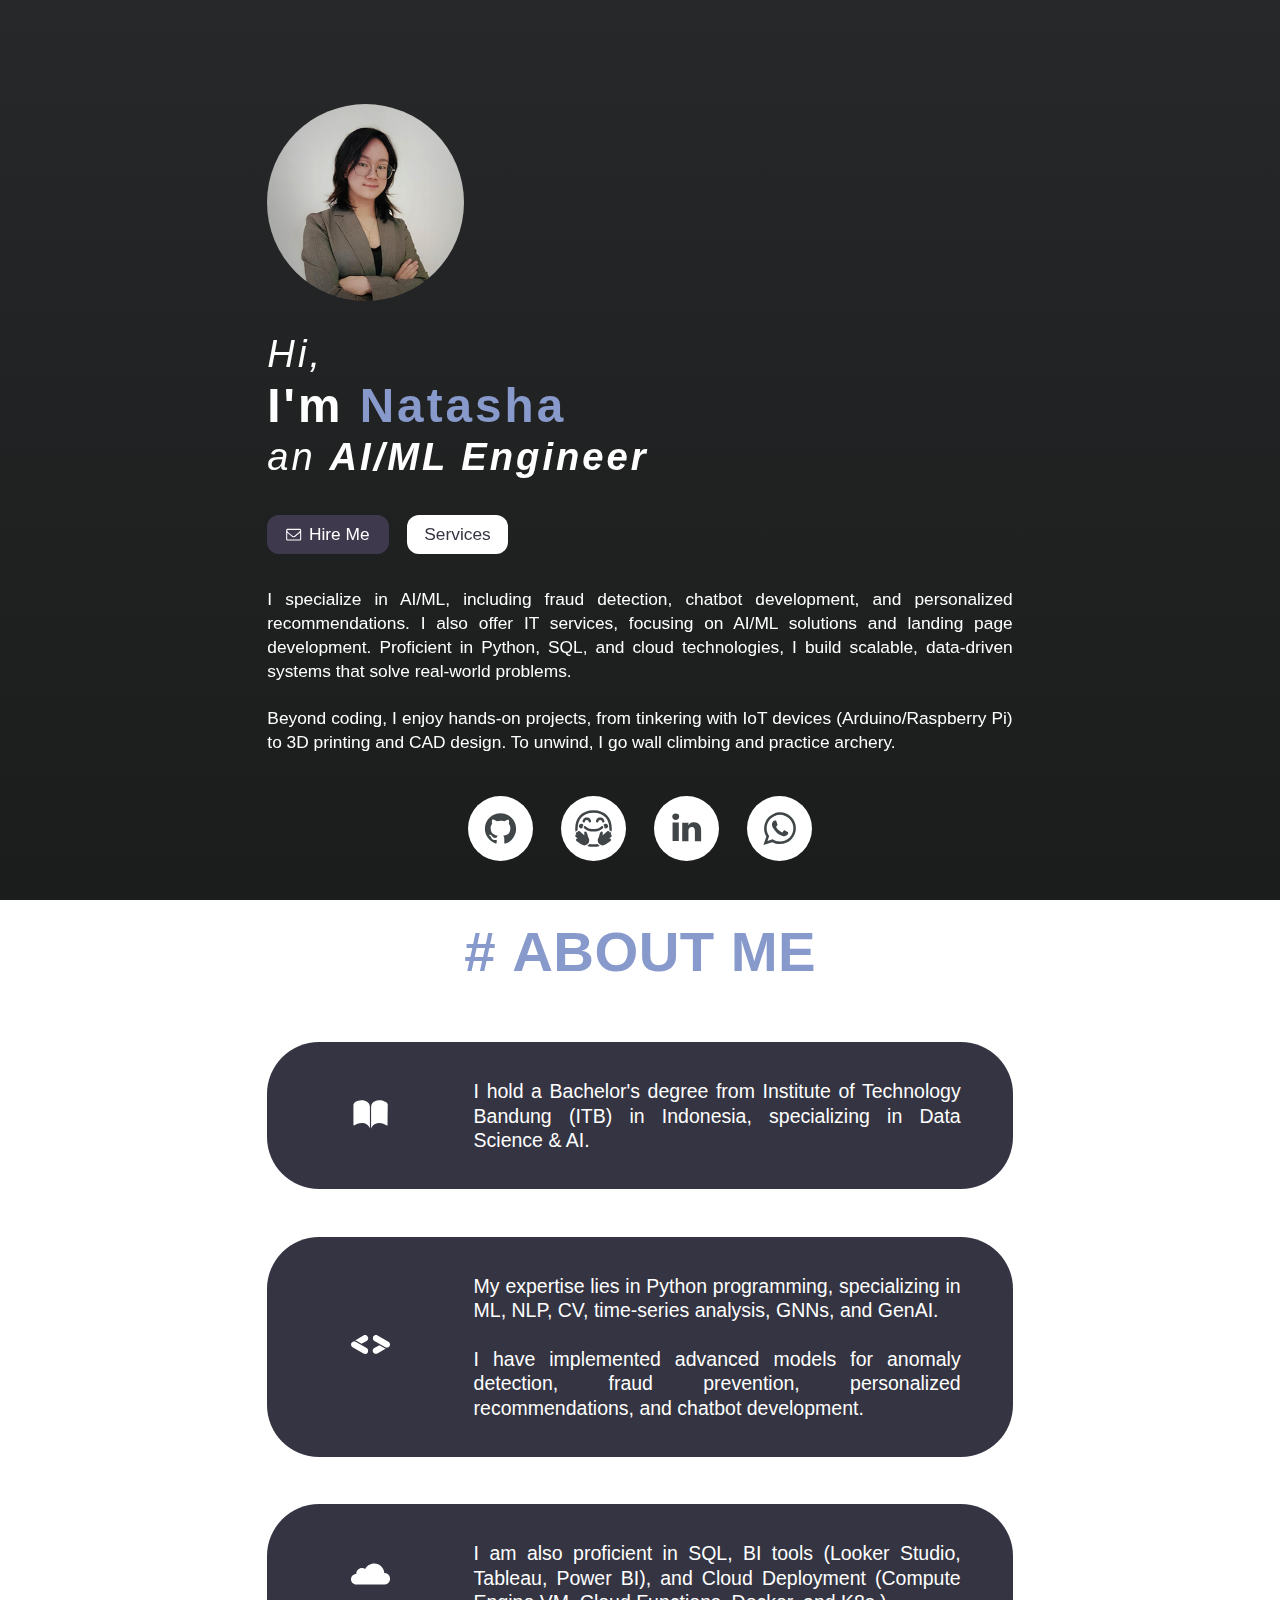
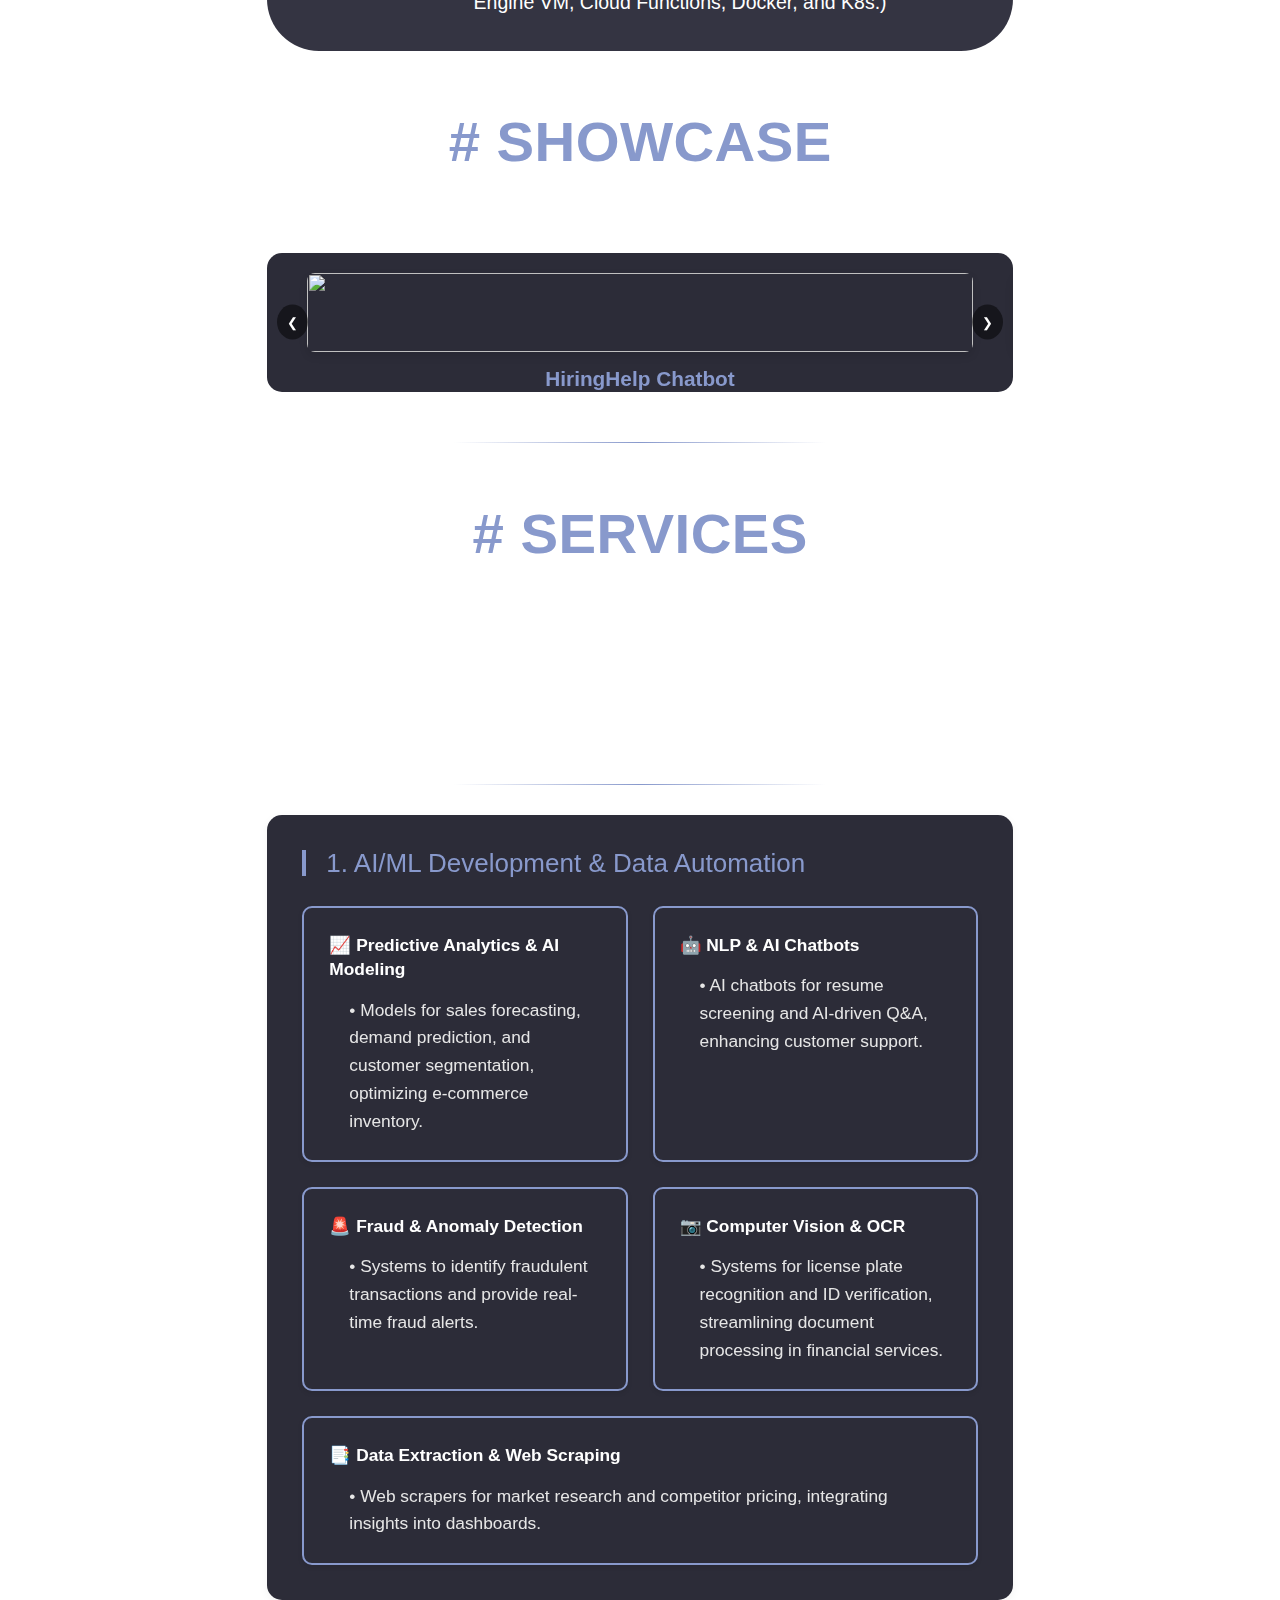
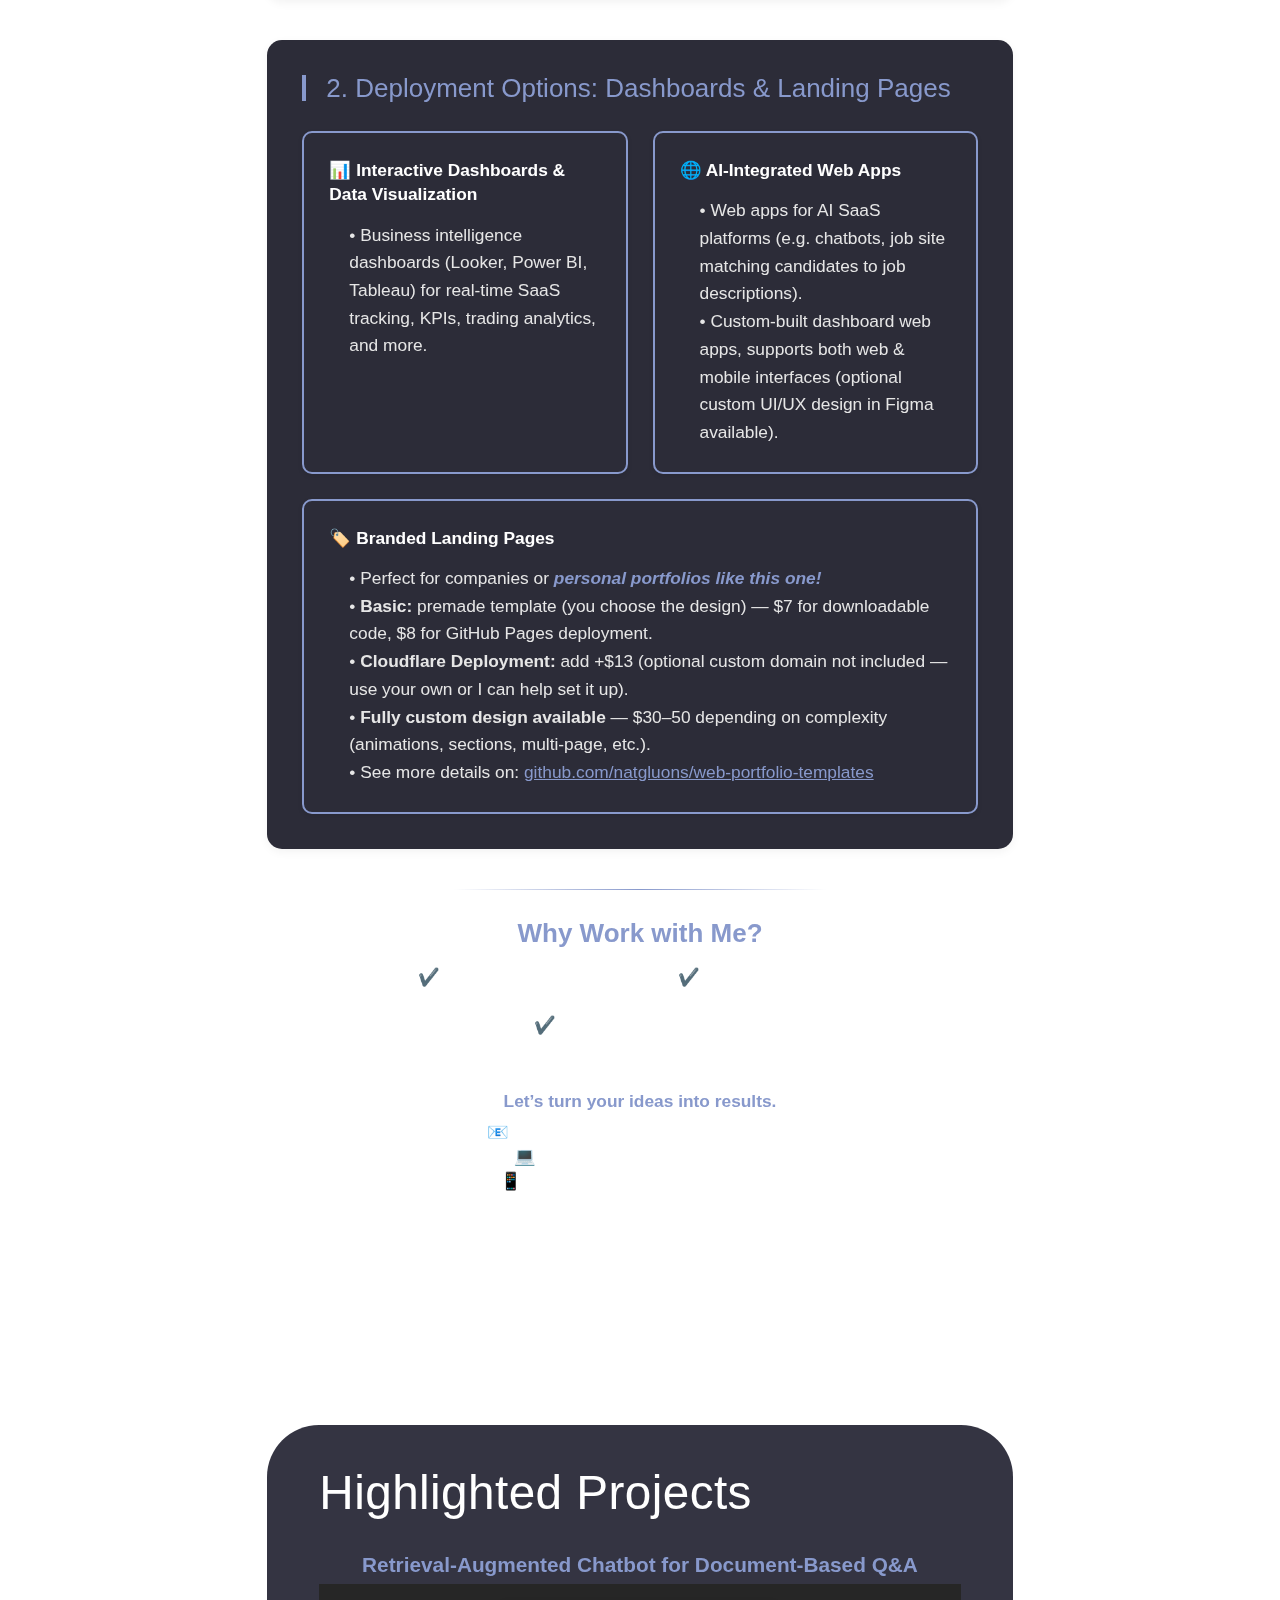
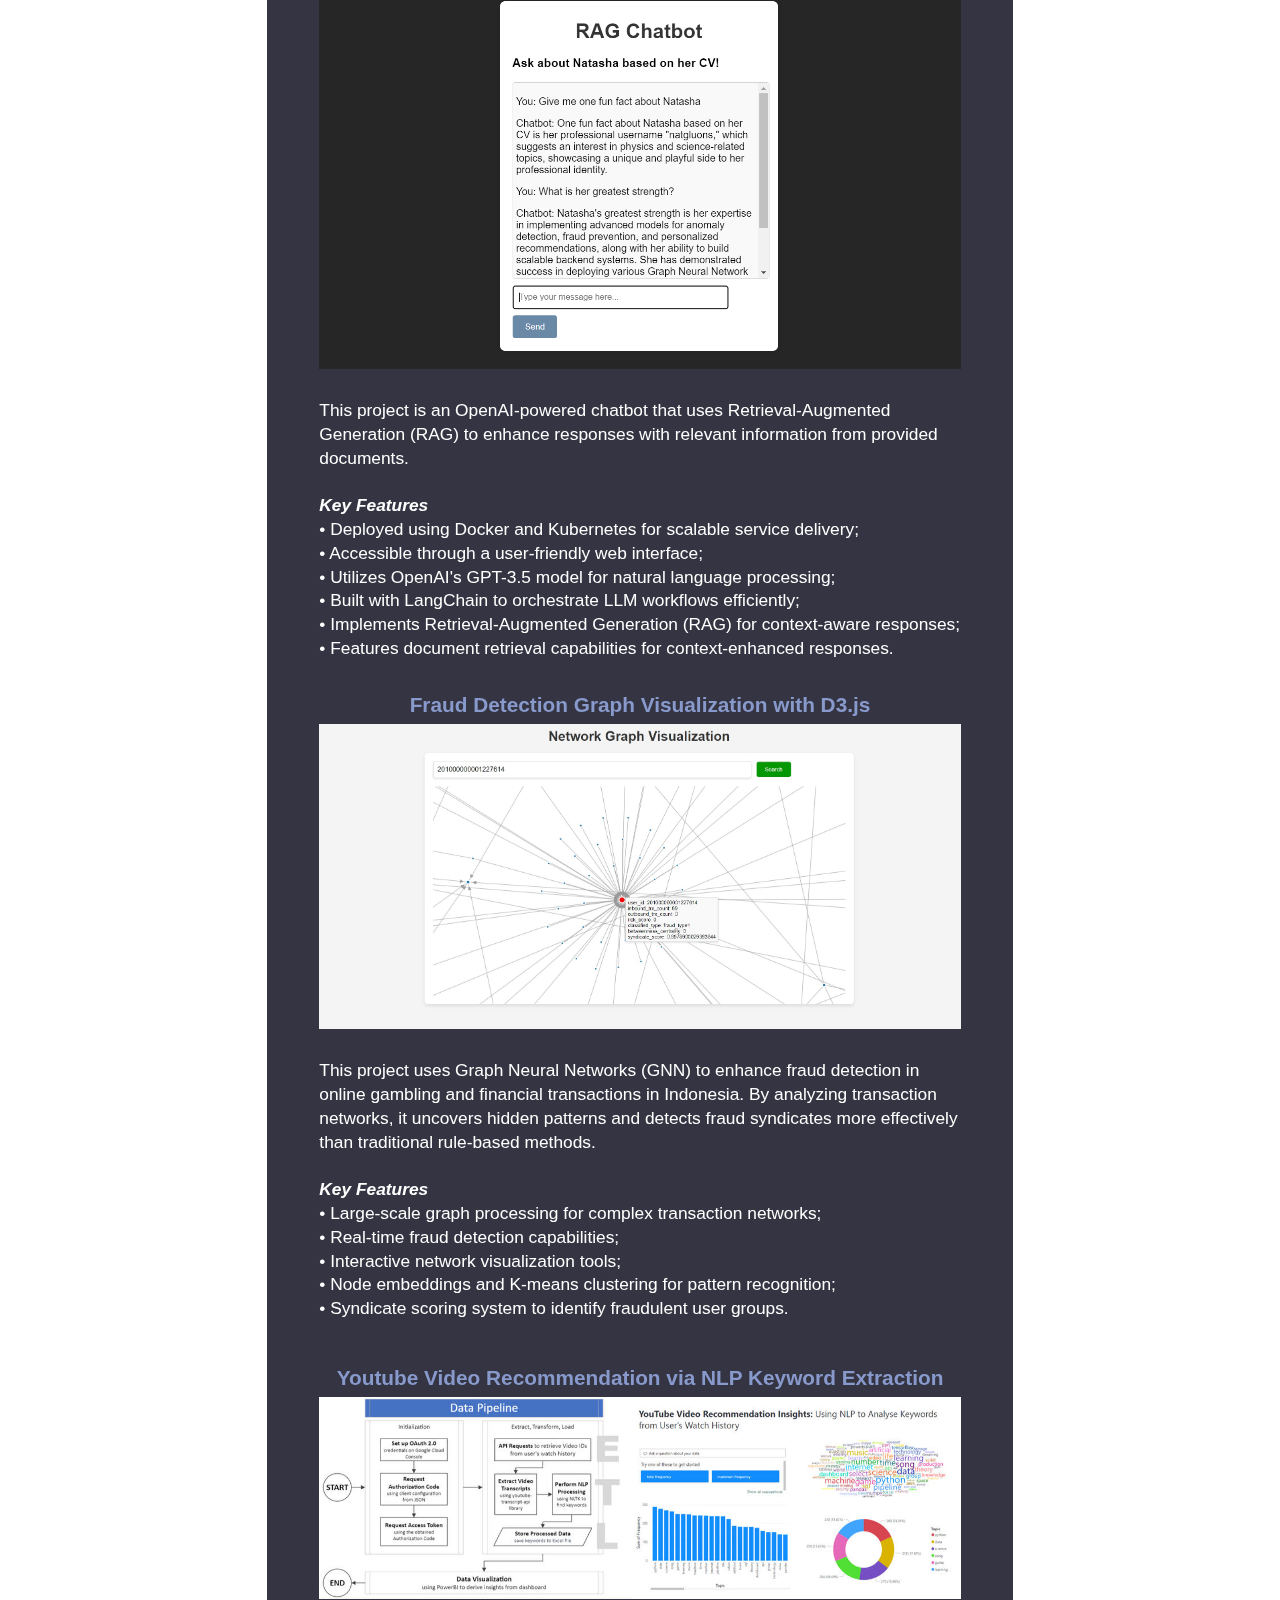
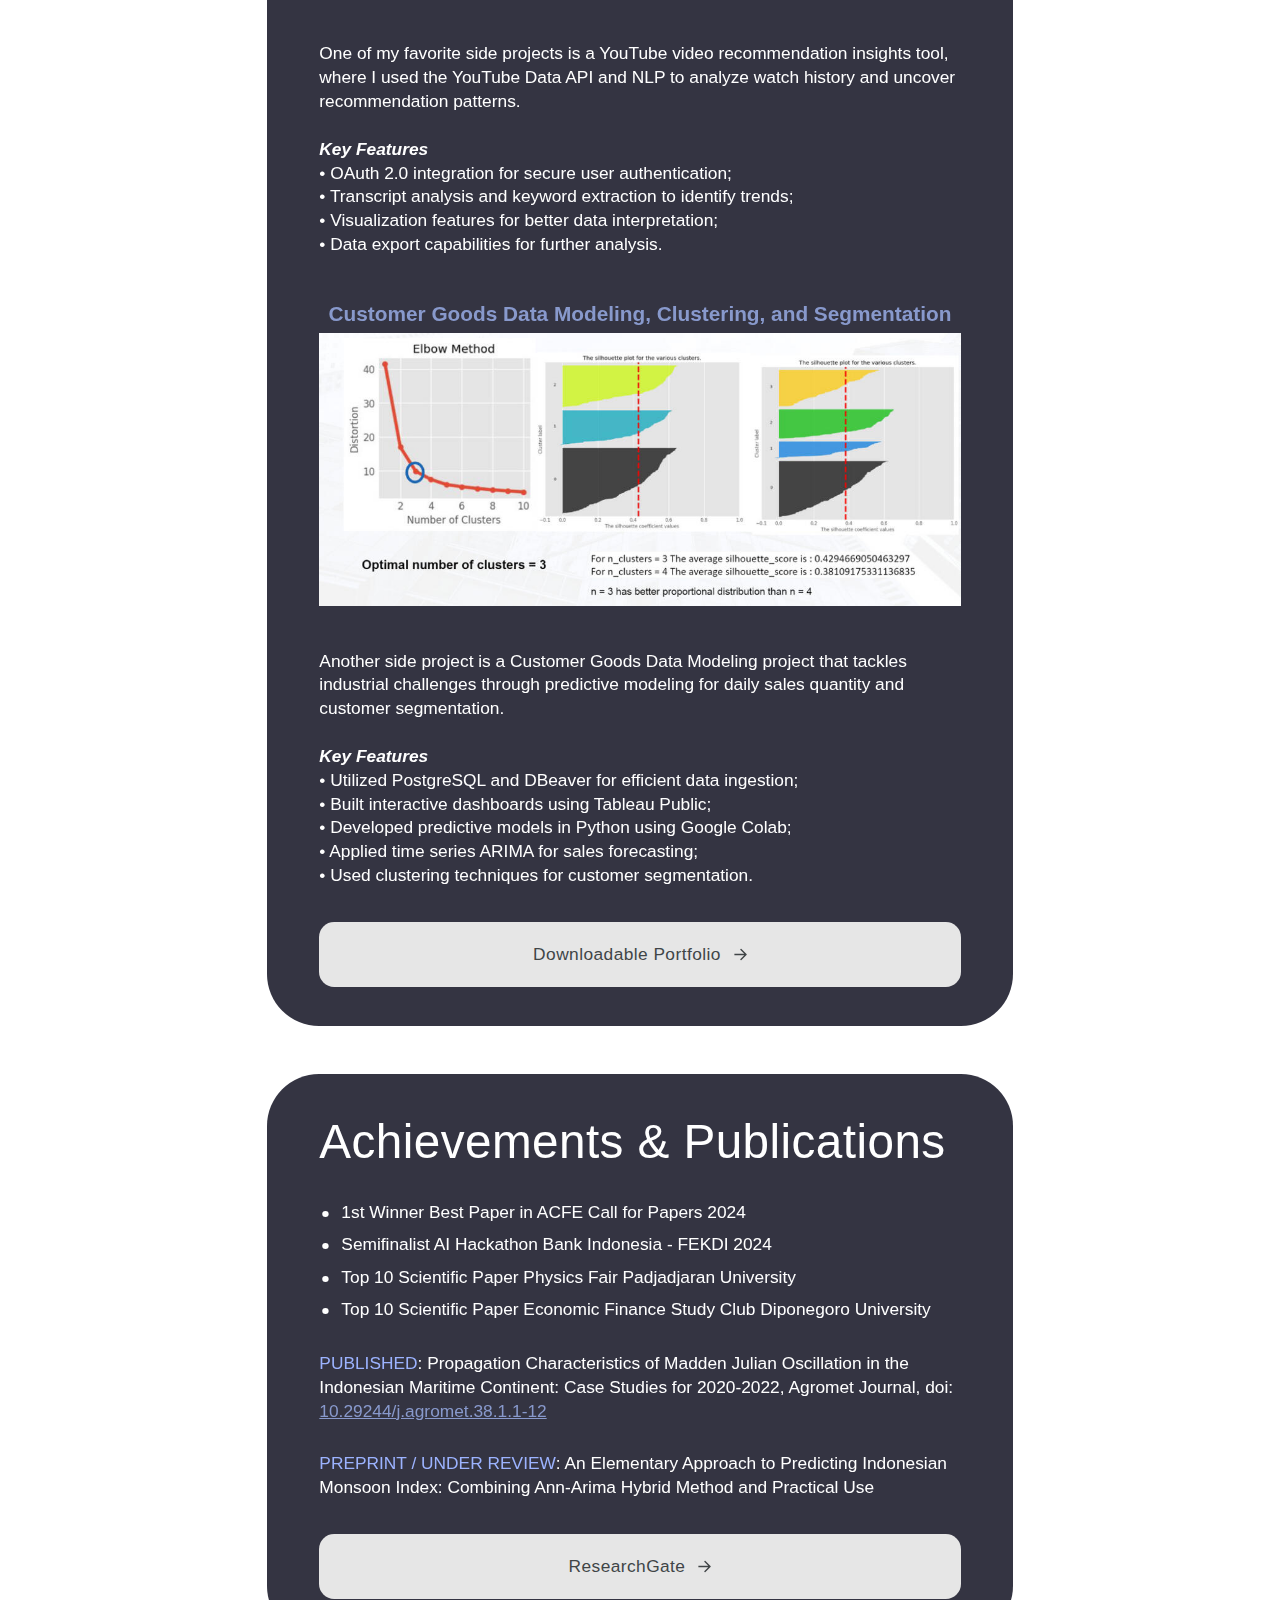
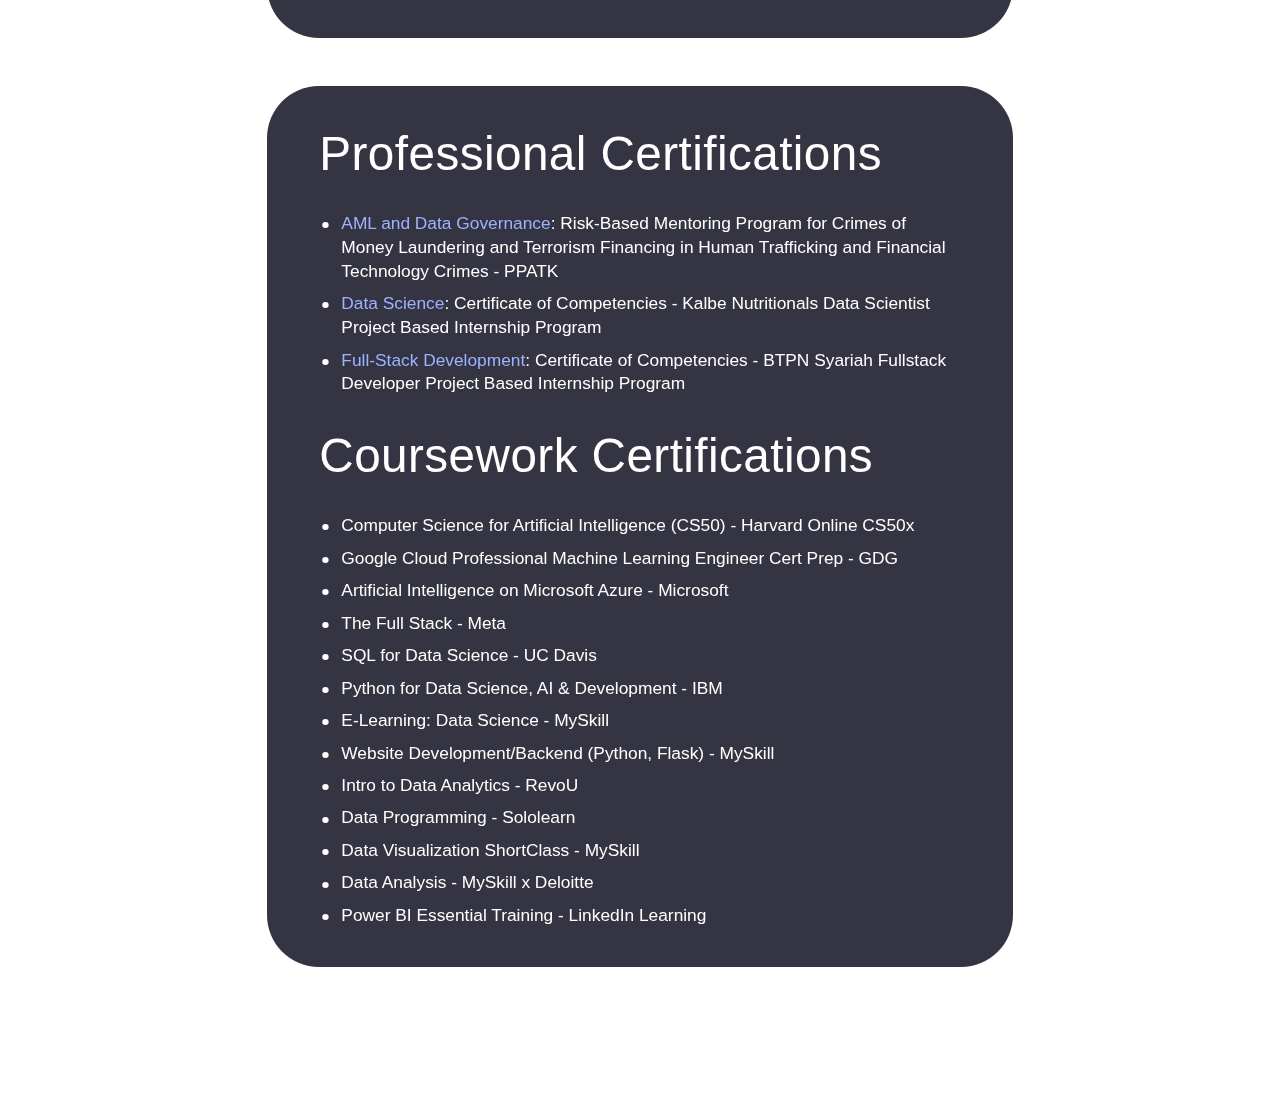
==== commit 6aa4530f: "style: fix color composition" ====
--- a/index.html
+++ b/index.html
@@ -101,7 +101,7 @@
                         <em style="opacity: 1; transform: none; font-size: 0.8em;">an <strong>AI/ML Engineer</strong></em>
                     </h1>
                     <div id="buttons04" class="style1 buttons mobile-center" style="opacity: 1; transform: none; display: flex; justify-content: flex-start; width: 60%;">
-                        <a href="mailto:kristynatasha011@gmail.com" class="hire-btn n01" style="background-color: #343442; padding: 0.5em 1em; margin-right: 5px; border-radius: 12px; font-family: 'Inter', sans-serif; color: white; text-decoration: none; display: flex; align-items: center;">
+                        <a href="mailto:kristynatasha011@gmail.com" class="hire-btn n01" style="background-color: #3e394c; padding: 0.5em 1em; margin-right: 5px; border-radius: 12px; font-family: 'Inter', sans-serif; color: white; text-decoration: none; display: flex; align-items: center;">
                             <svg aria-labelledby="icon-title" style="width: 1em; height: 1em; fill: white; margin-right: 5px;">
                                 <title id="icon-title">Email</title>
                                 <use xlink:href="#icon-c0646d28bbeb18e39eb973f96b44bd0f"></use>
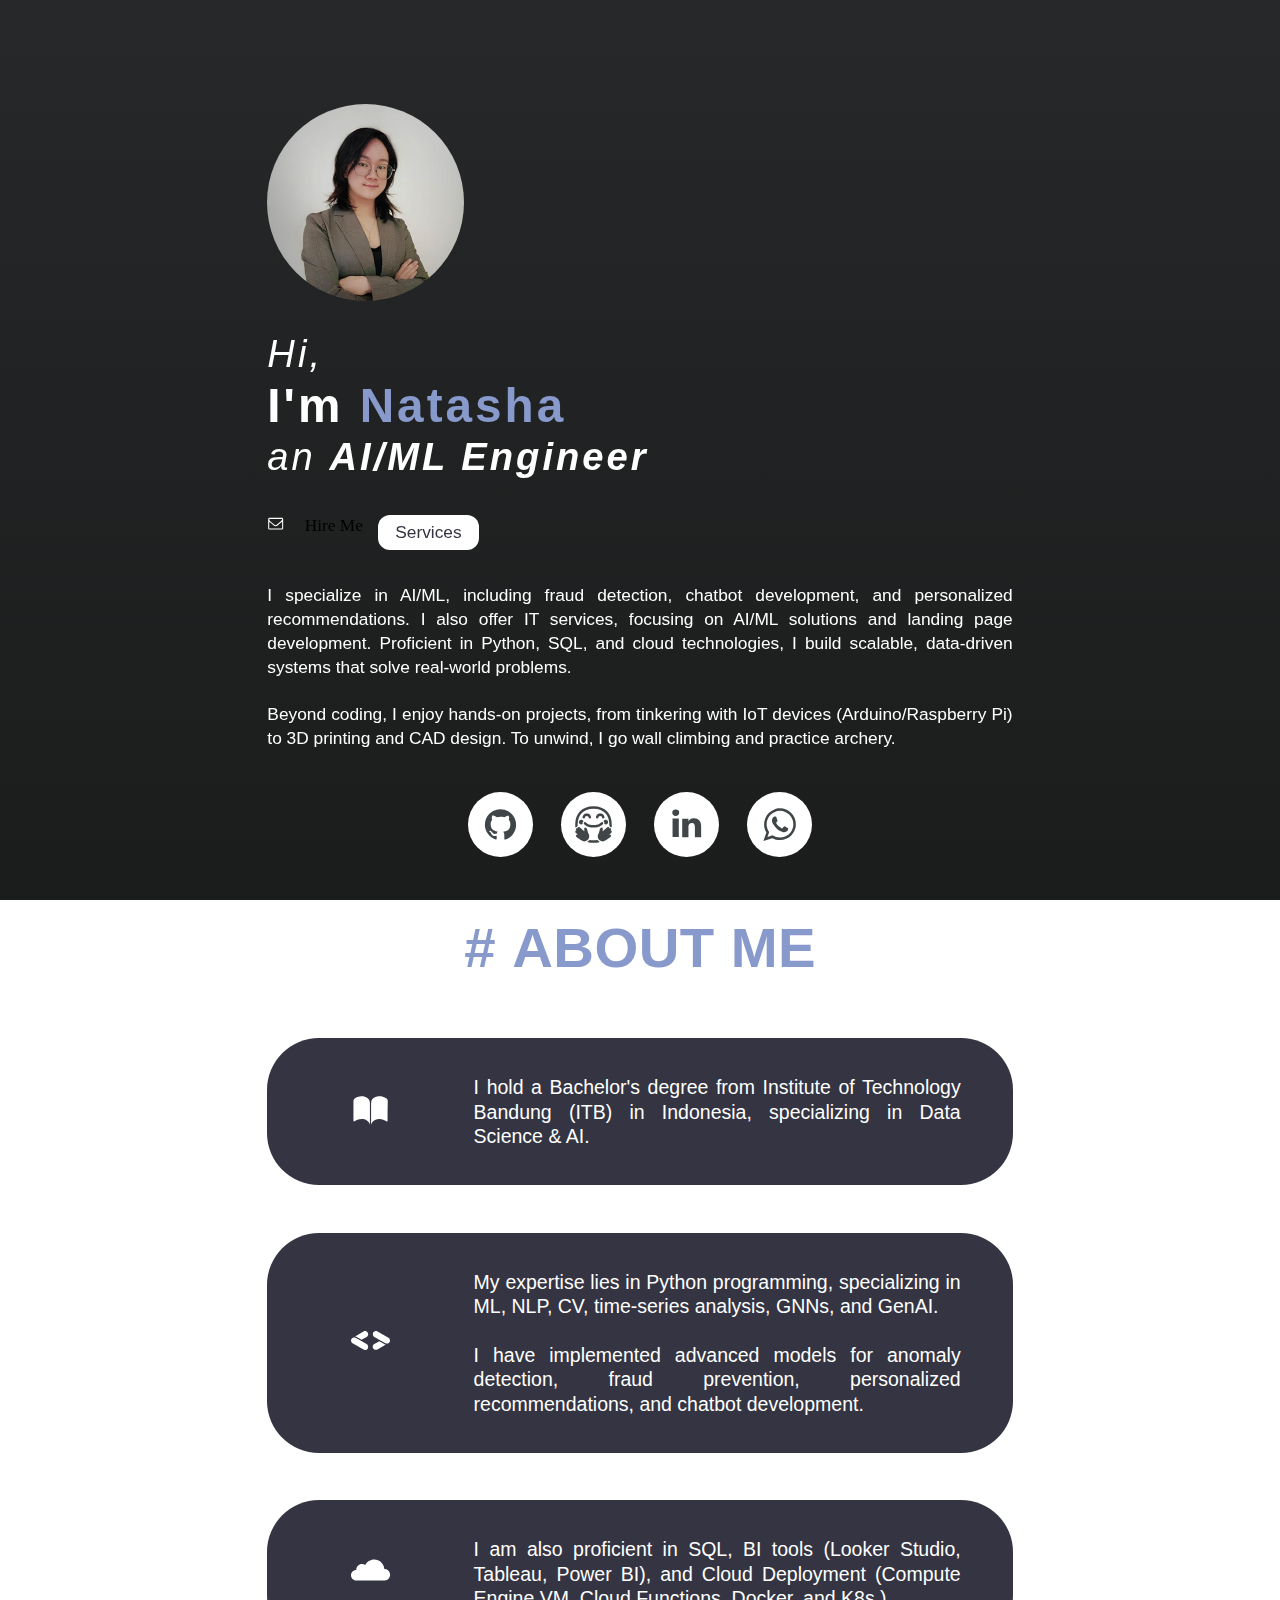
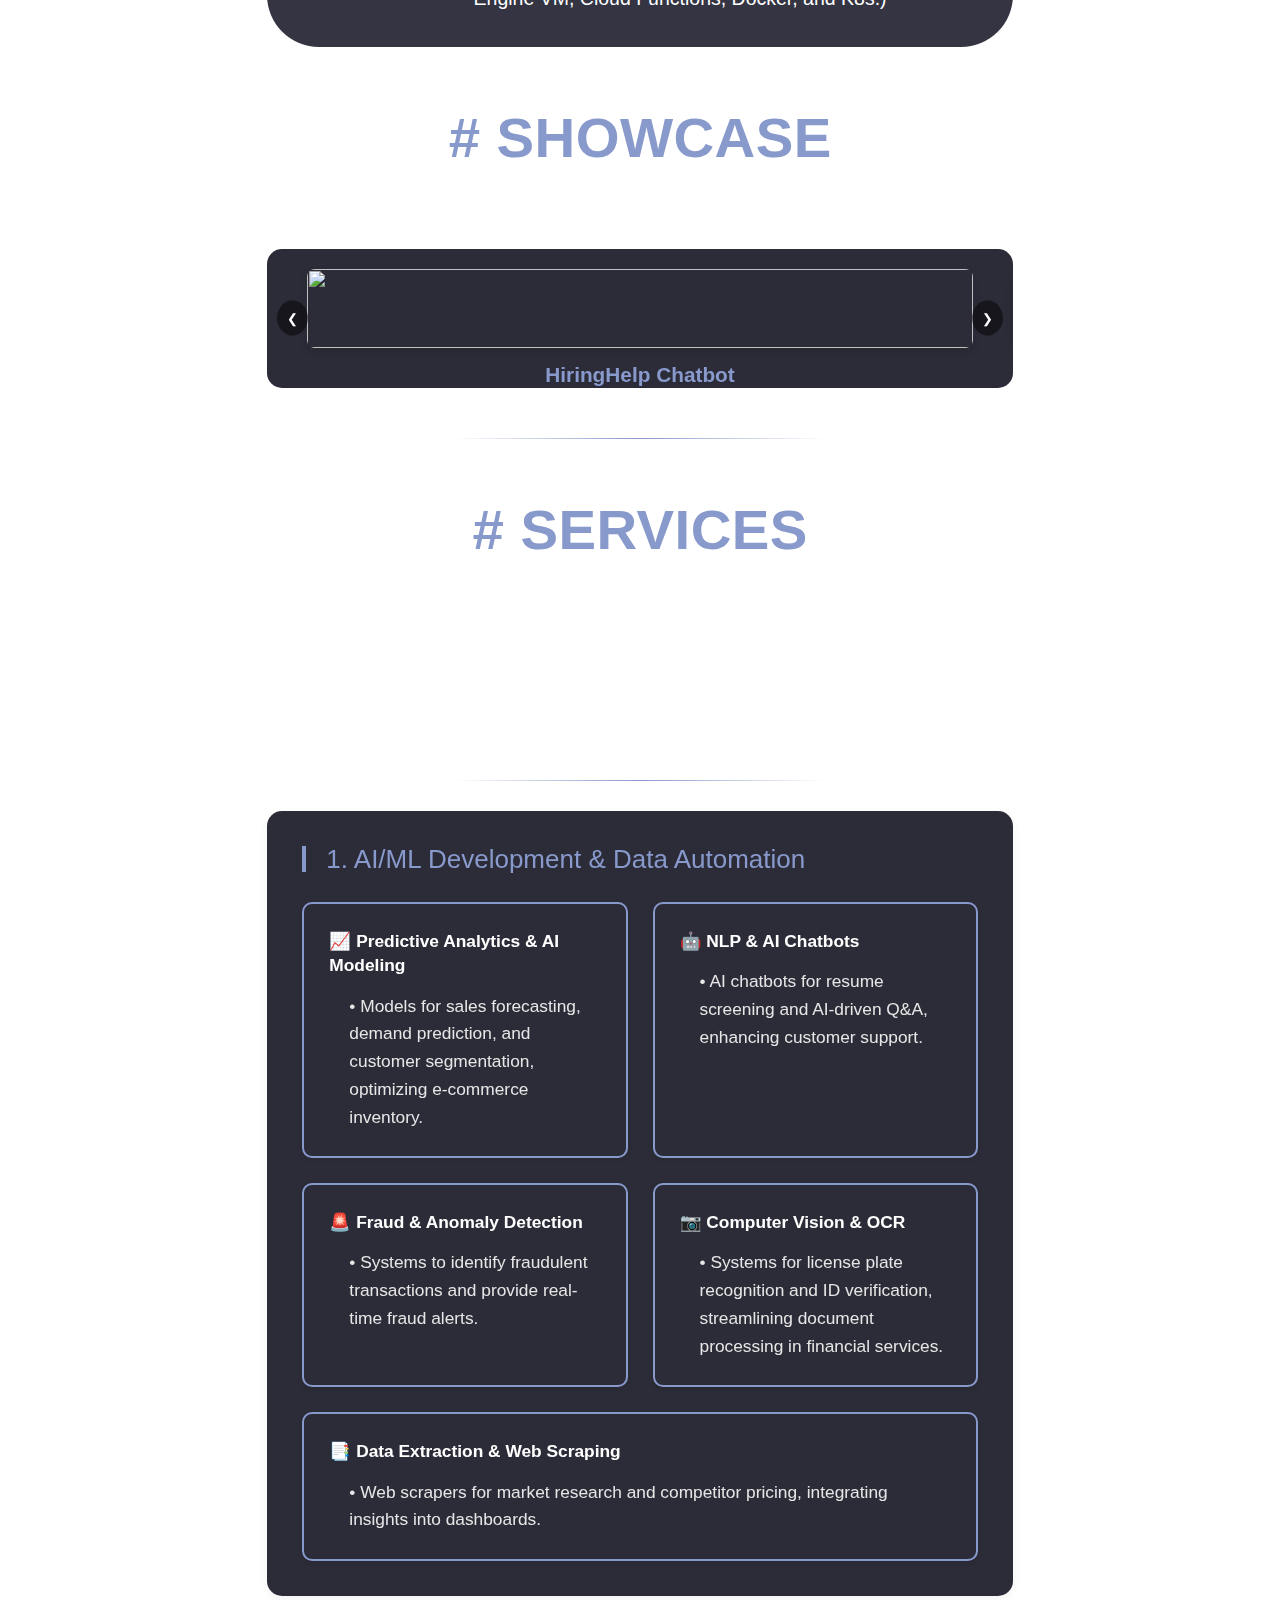
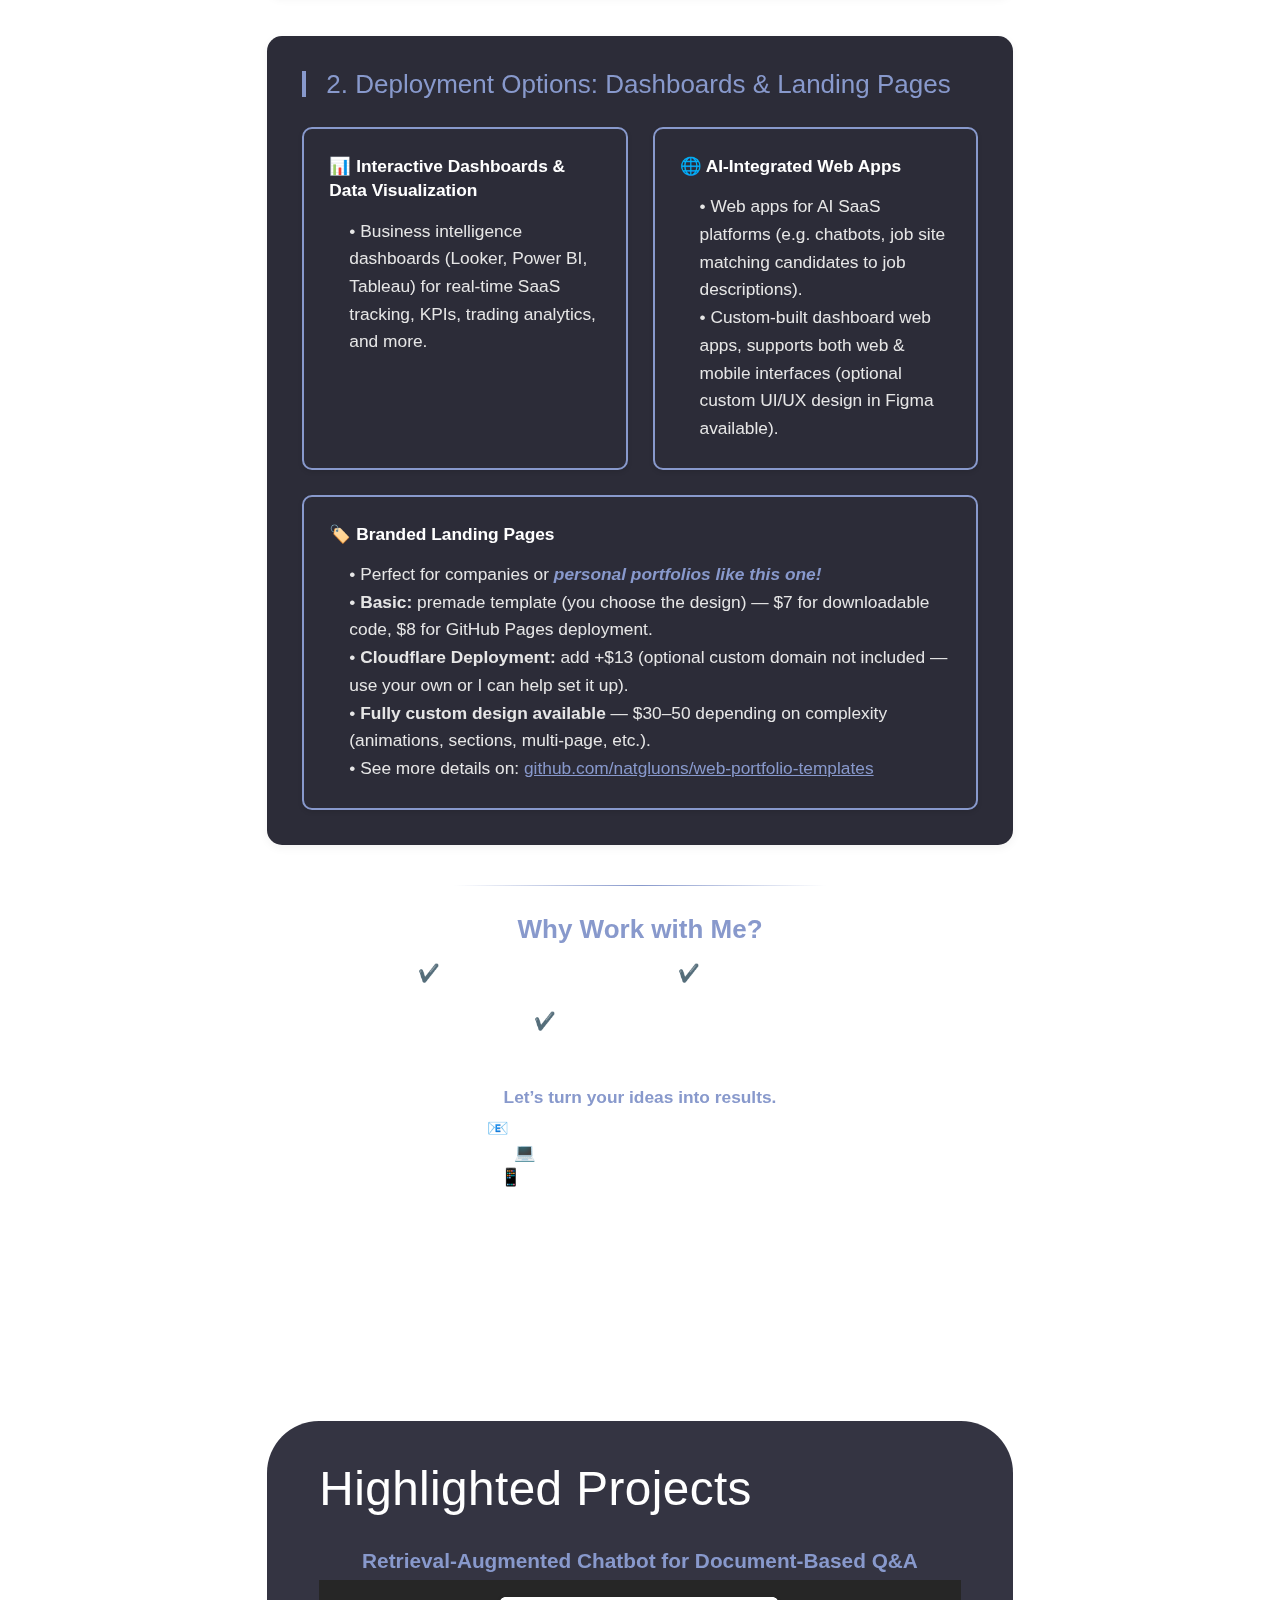
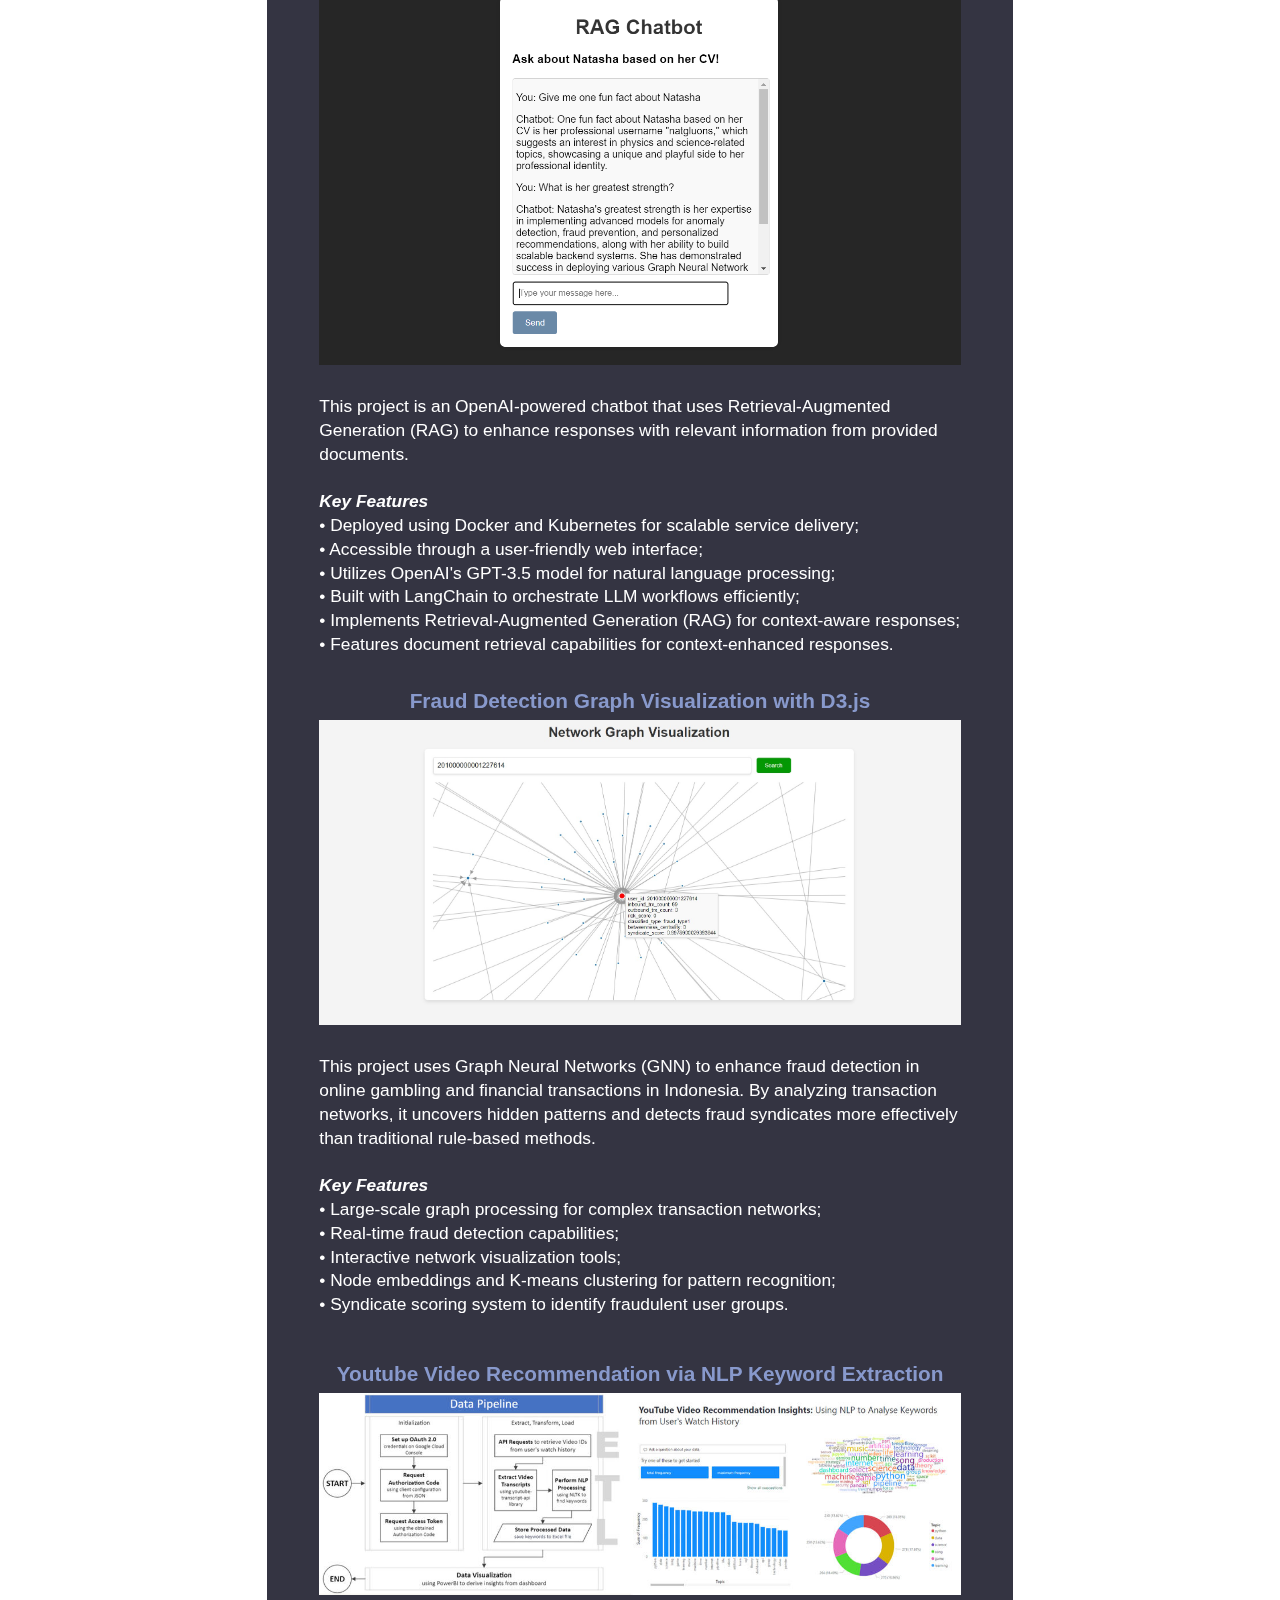
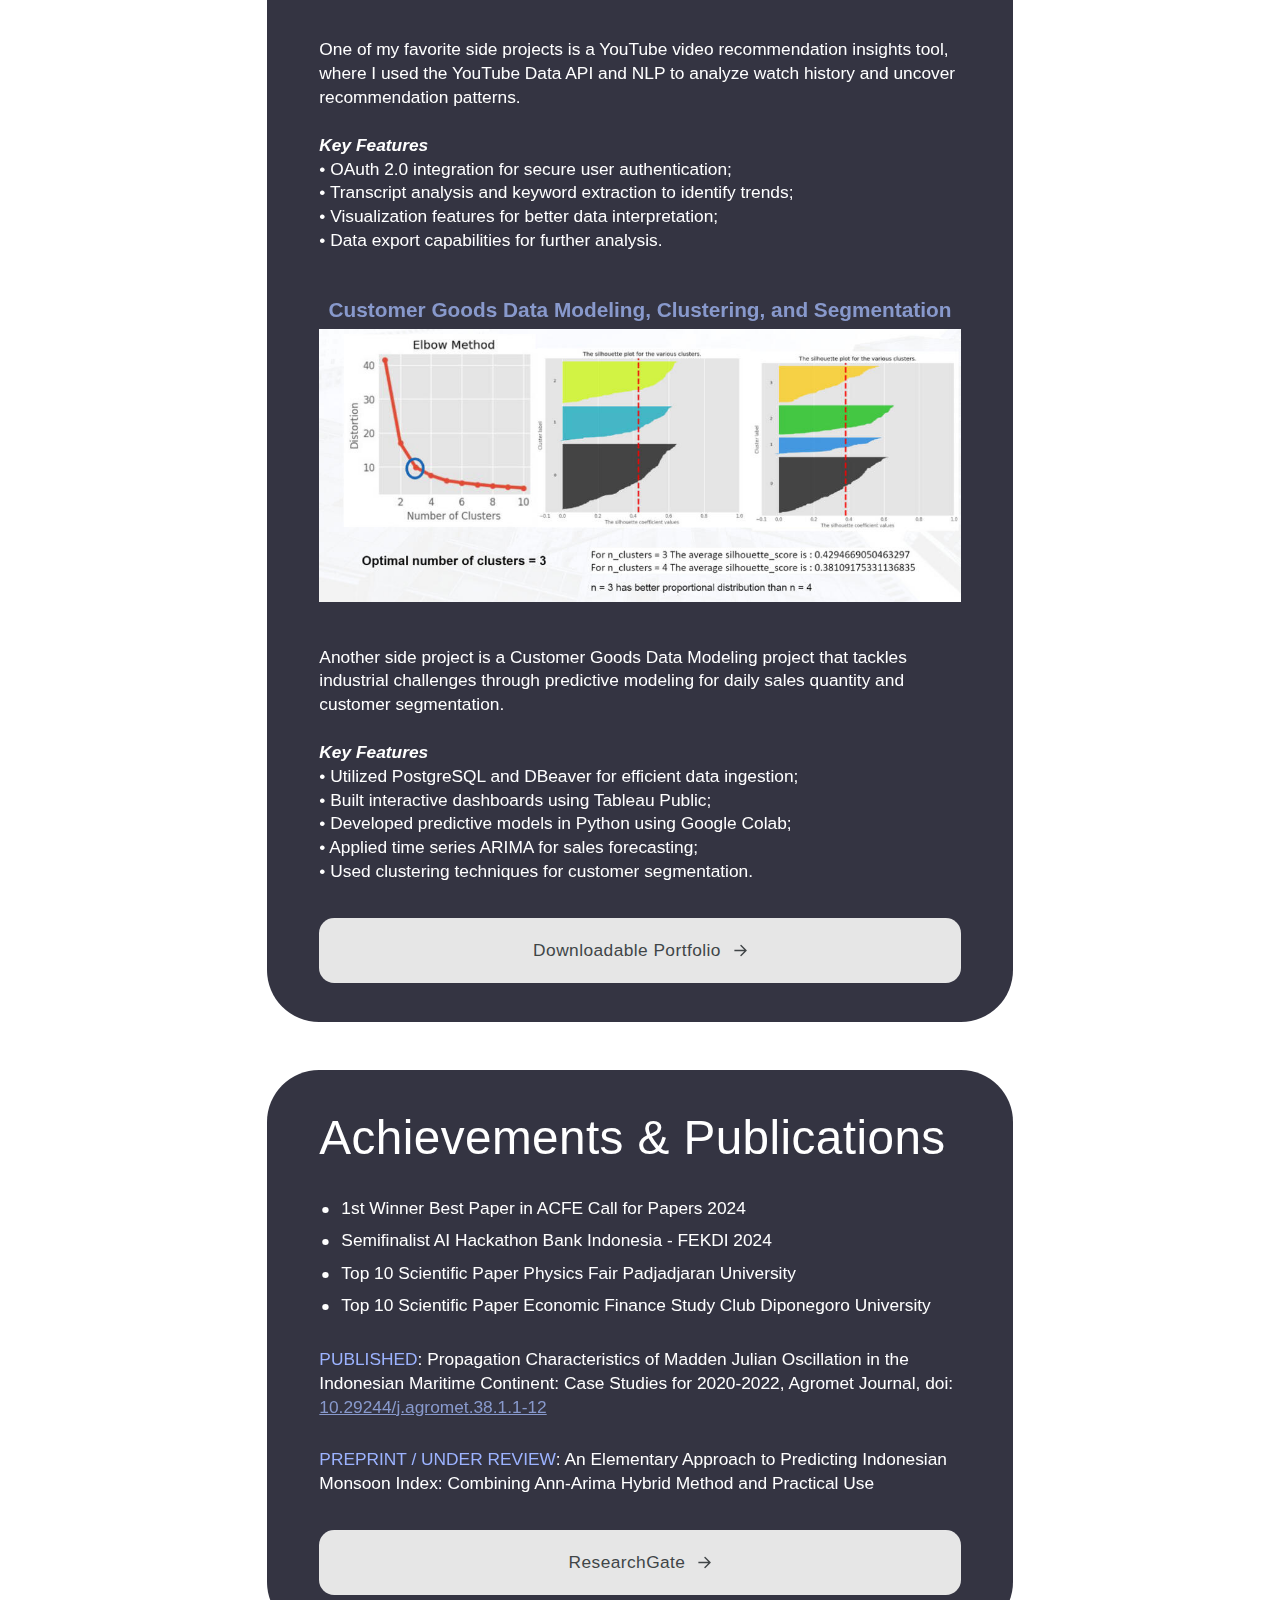
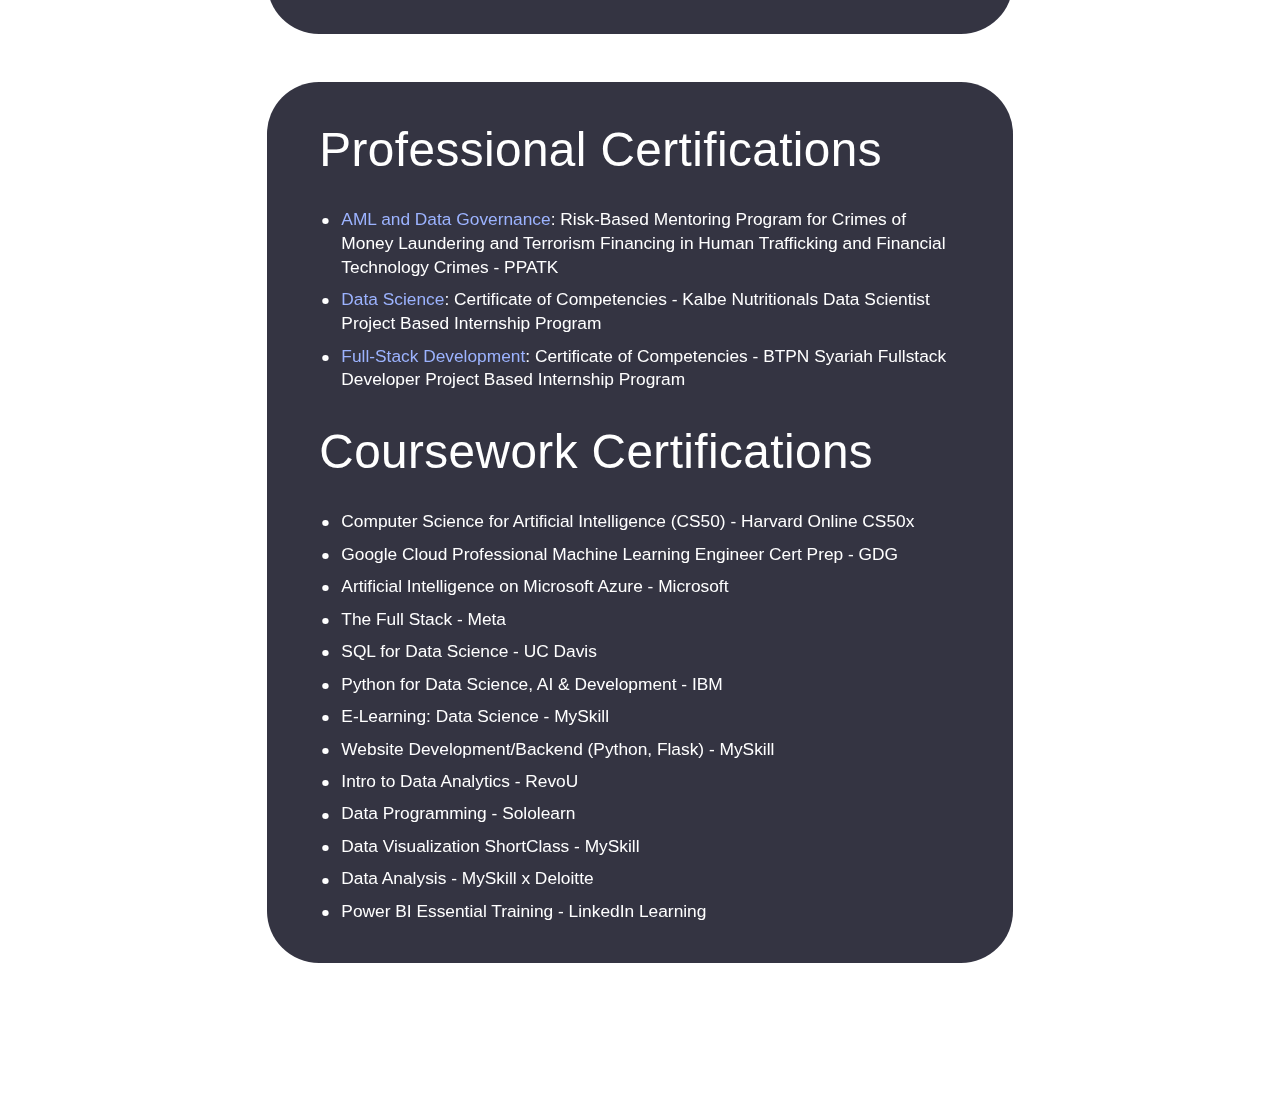
==== commit ad7f2494: "revert color" ====
--- a/index.html
+++ b/index.html
@@ -101,7 +101,6 @@
                         <em style="opacity: 1; transform: none; font-size: 0.8em;">an <strong>AI/ML Engineer</strong></em>
                     </h1>
                     <div id="buttons04" class="style1 buttons mobile-center" style="opacity: 1; transform: none; display: flex; justify-content: flex-start; width: 60%;">
-                        <a href="mailto:kristynatasha011@gmail.com" class="hire-btn n01" style="background-color: #3e394c; padding: 0.5em 1em; margin-right: 5px; border-radius: 12px; font-family: 'Inter', sans-serif; color: white; text-decoration: none; display: flex; align-items: center;">
                             <svg aria-labelledby="icon-title" style="width: 1em; height: 1em; fill: white; margin-right: 5px;">
                                 <title id="icon-title">Email</title>
                                 <use xlink:href="#icon-c0646d28bbeb18e39eb973f96b44bd0f"></use>
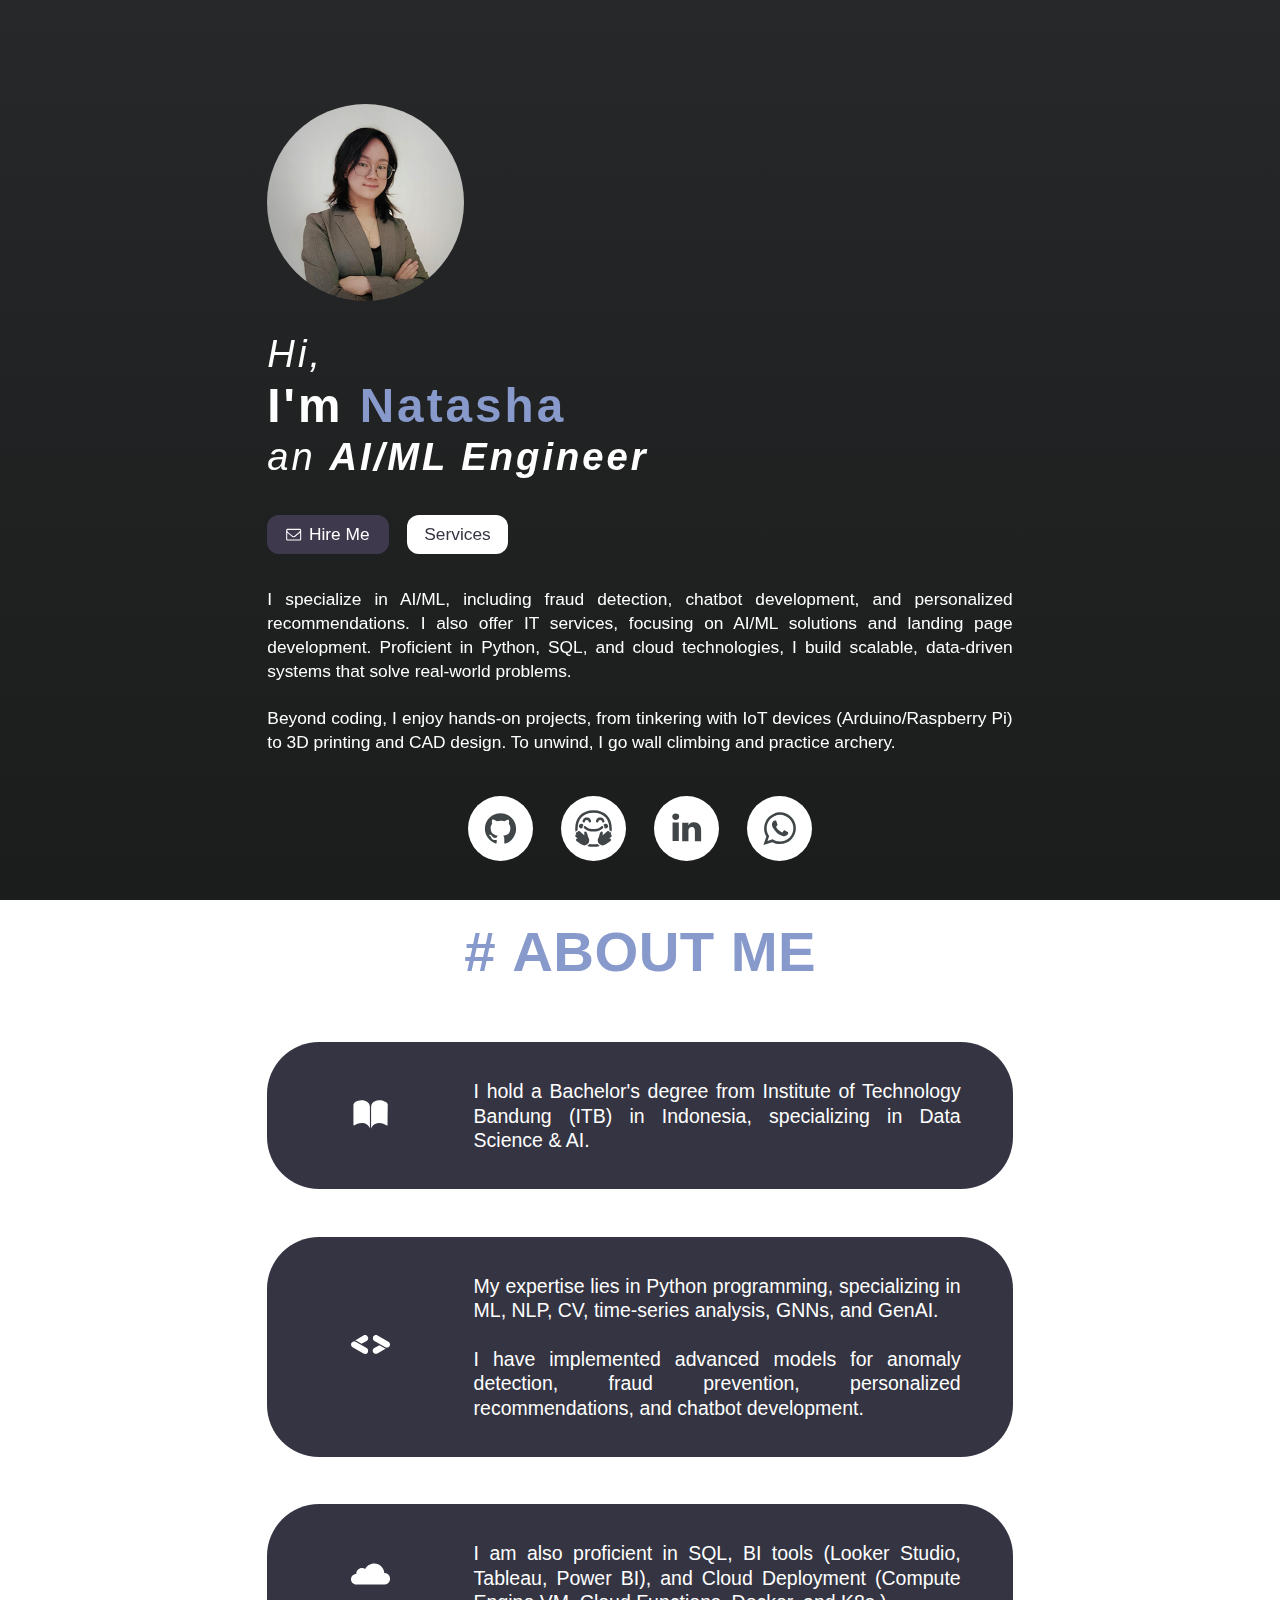
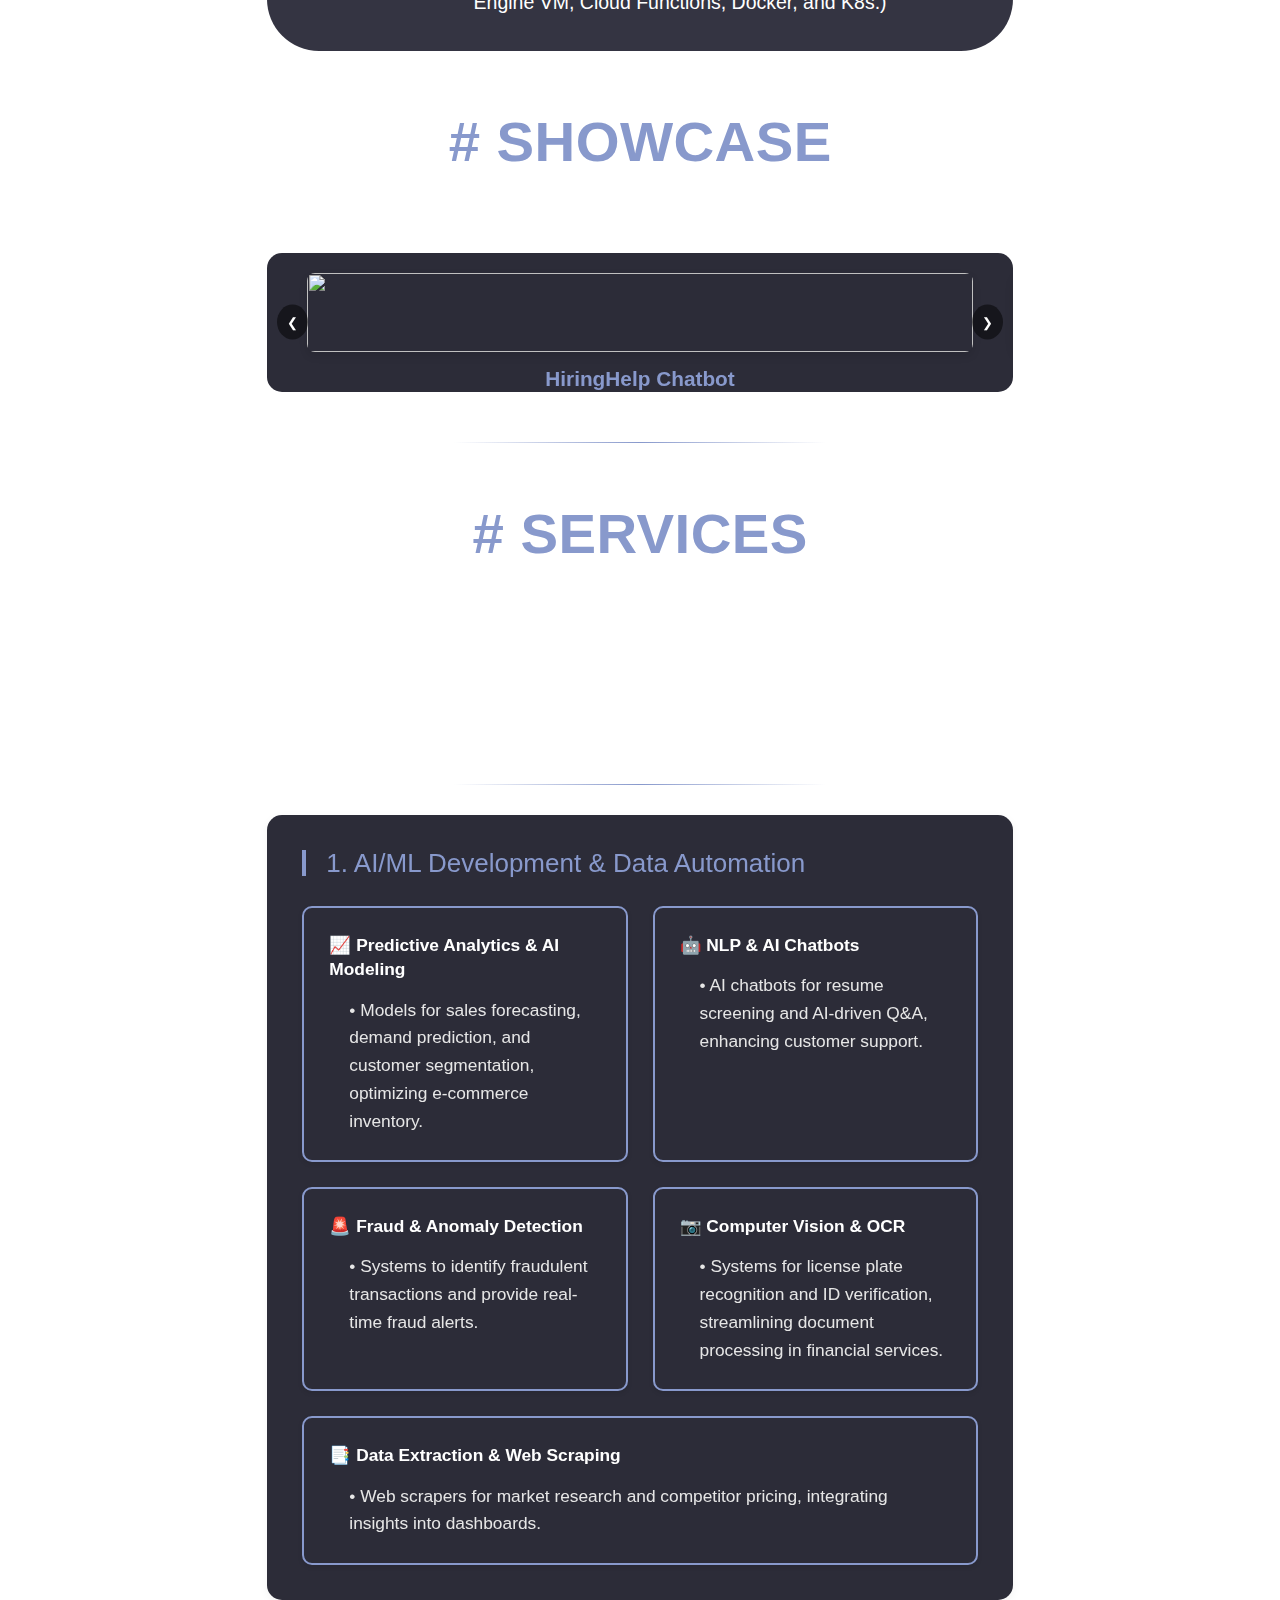
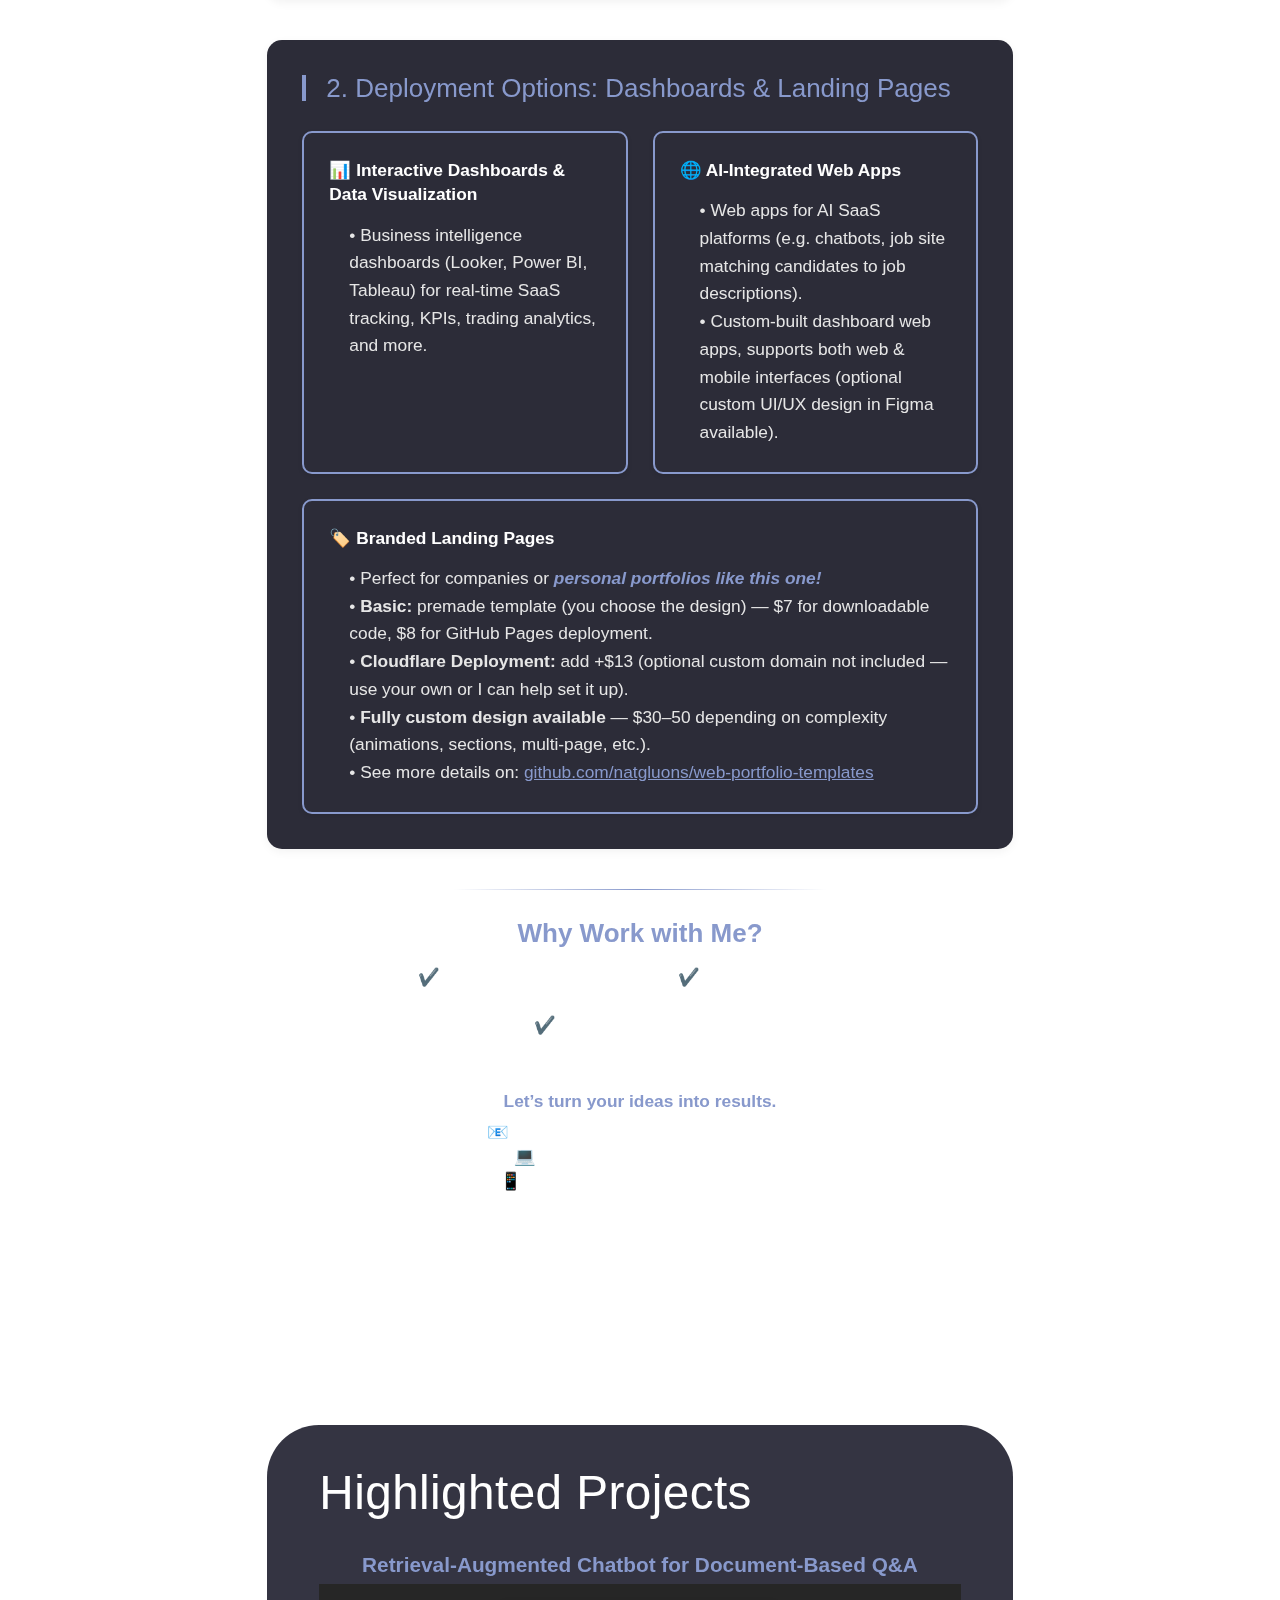
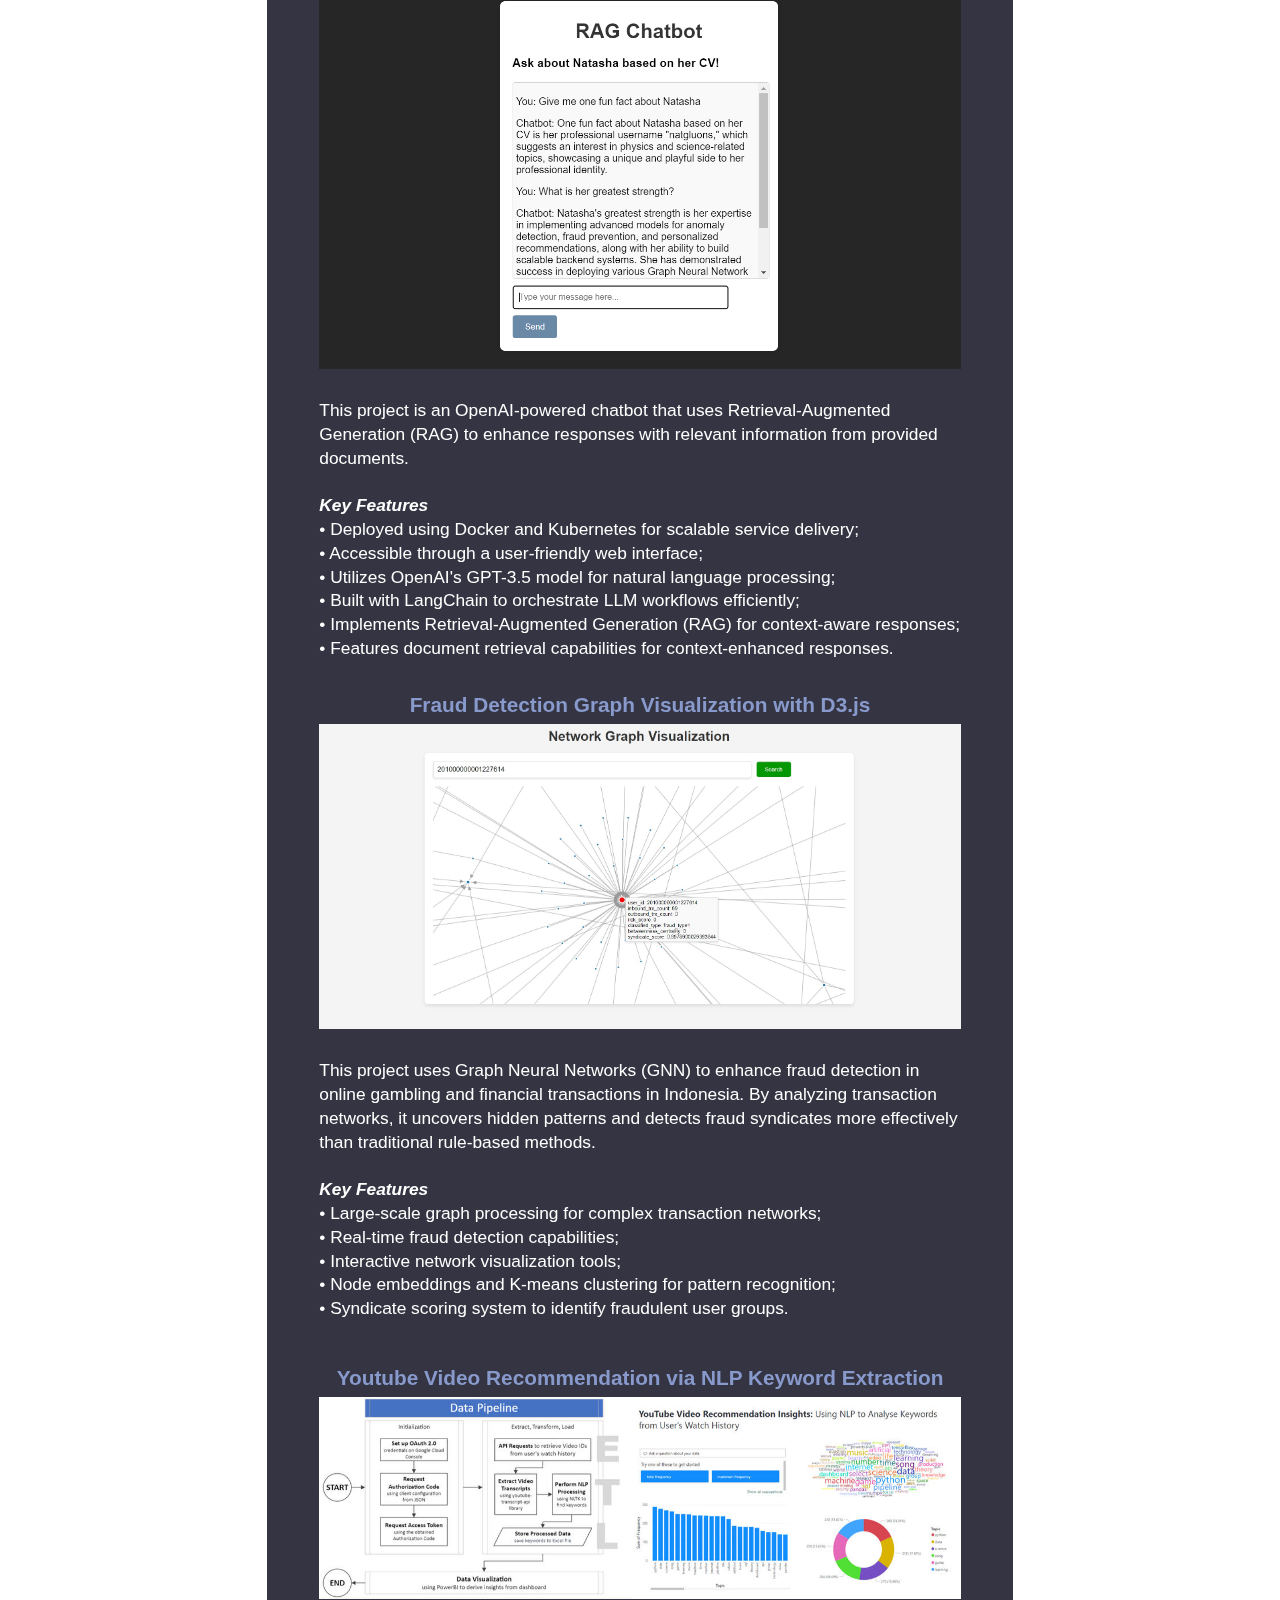
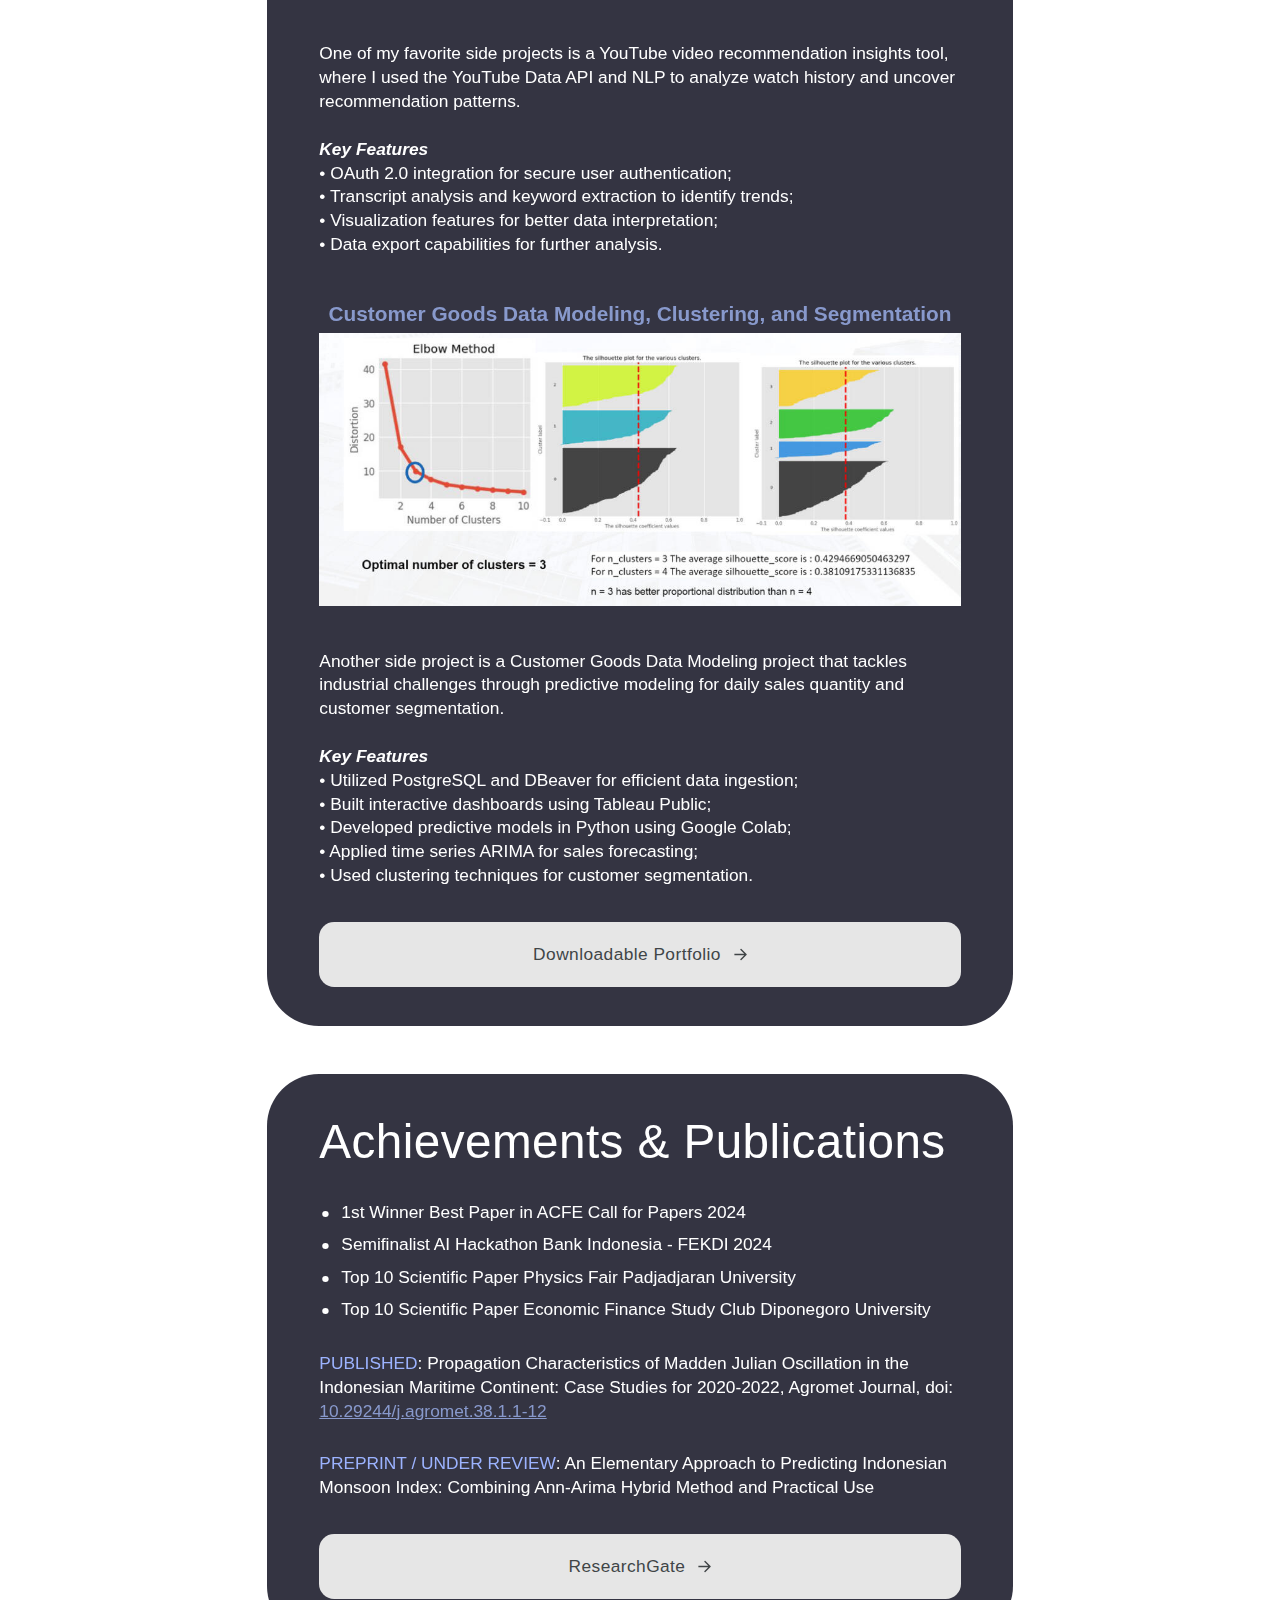
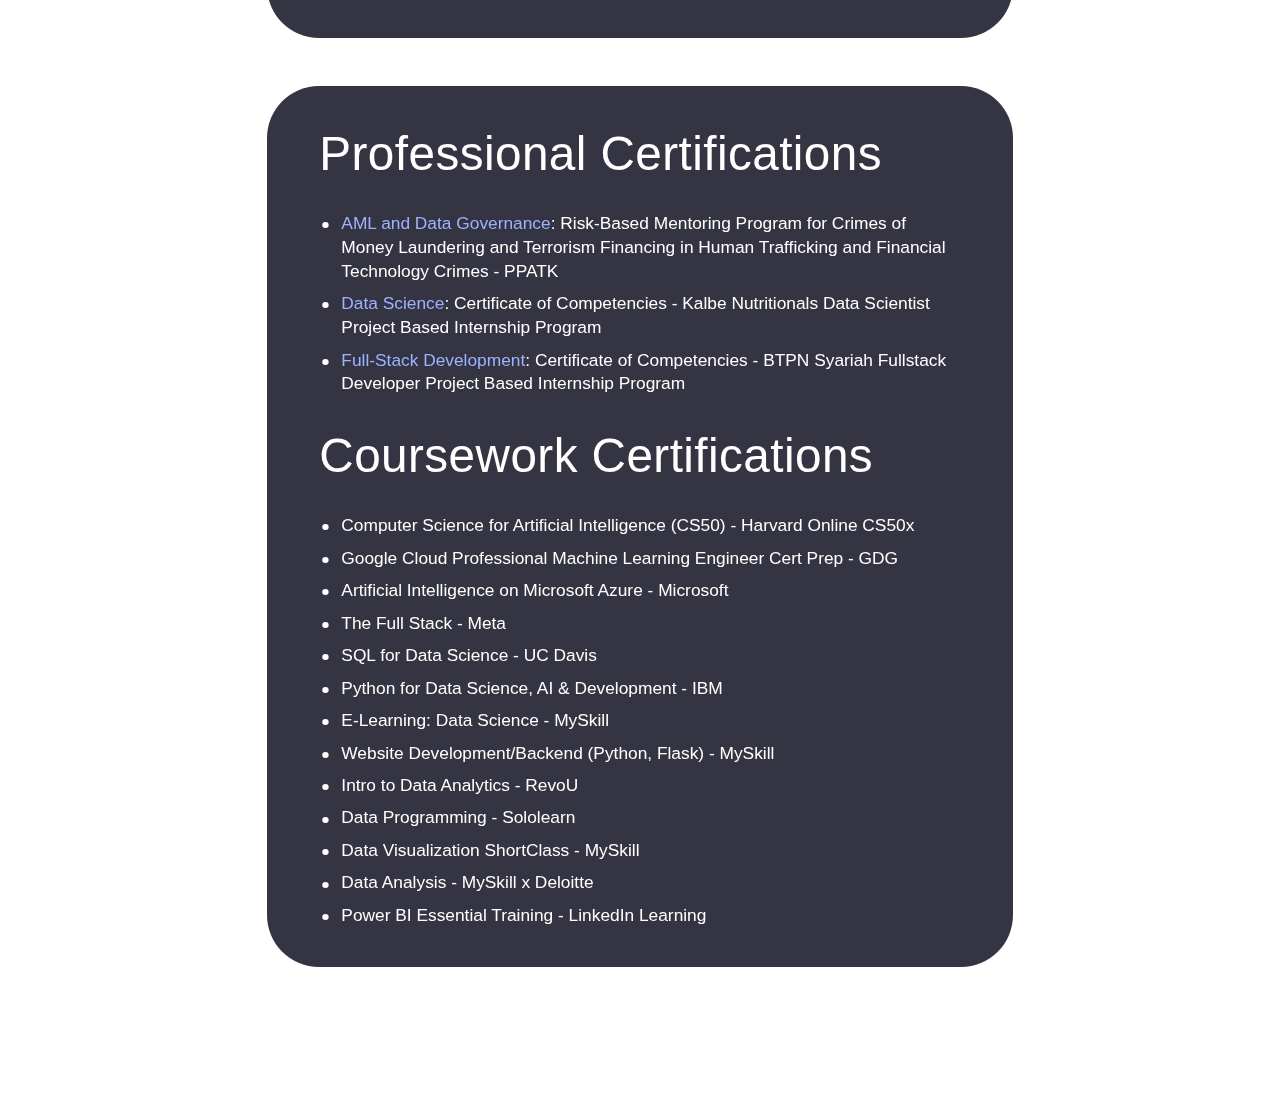
==== commit 7e1e2e9d: "revert color" ====
--- a/index.html
+++ b/index.html
@@ -101,6 +101,7 @@
                         <em style="opacity: 1; transform: none; font-size: 0.8em;">an <strong>AI/ML Engineer</strong></em>
                     </h1>
                     <div id="buttons04" class="style1 buttons mobile-center" style="opacity: 1; transform: none; display: flex; justify-content: flex-start; width: 60%;">
+                        <a href="mailto:kristynatasha011@gmail.com" class="hire-btn n01" style="background-color: #3e394c; padding: 0.5em 1em; margin-right: 5px; border-radius: 12px; font-family: 'Inter', sans-serif; color: white; text-decoration: none; display: flex; align-items: center;">
                             <svg aria-labelledby="icon-title" style="width: 1em; height: 1em; fill: white; margin-right: 5px;">
                                 <title id="icon-title">Email</title>
                                 <use xlink:href="#icon-c0646d28bbeb18e39eb973f96b44bd0f"></use>
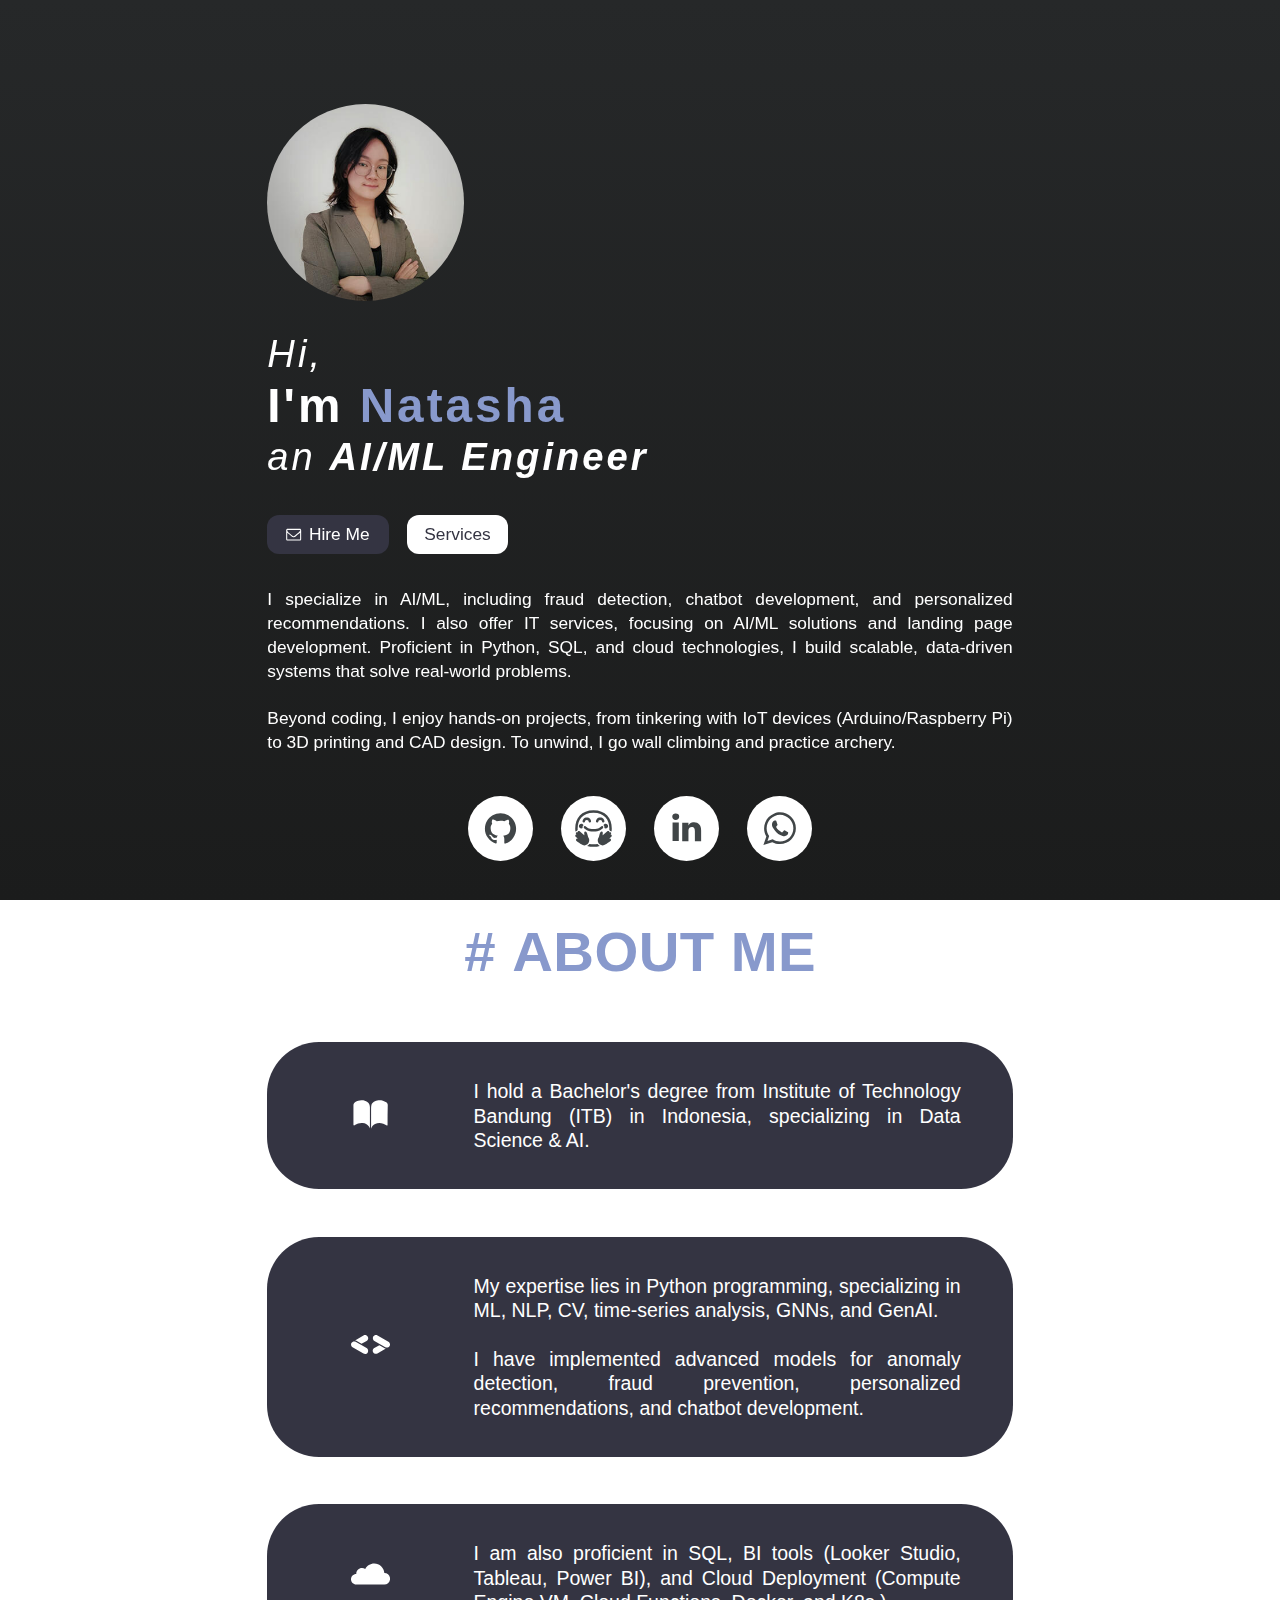
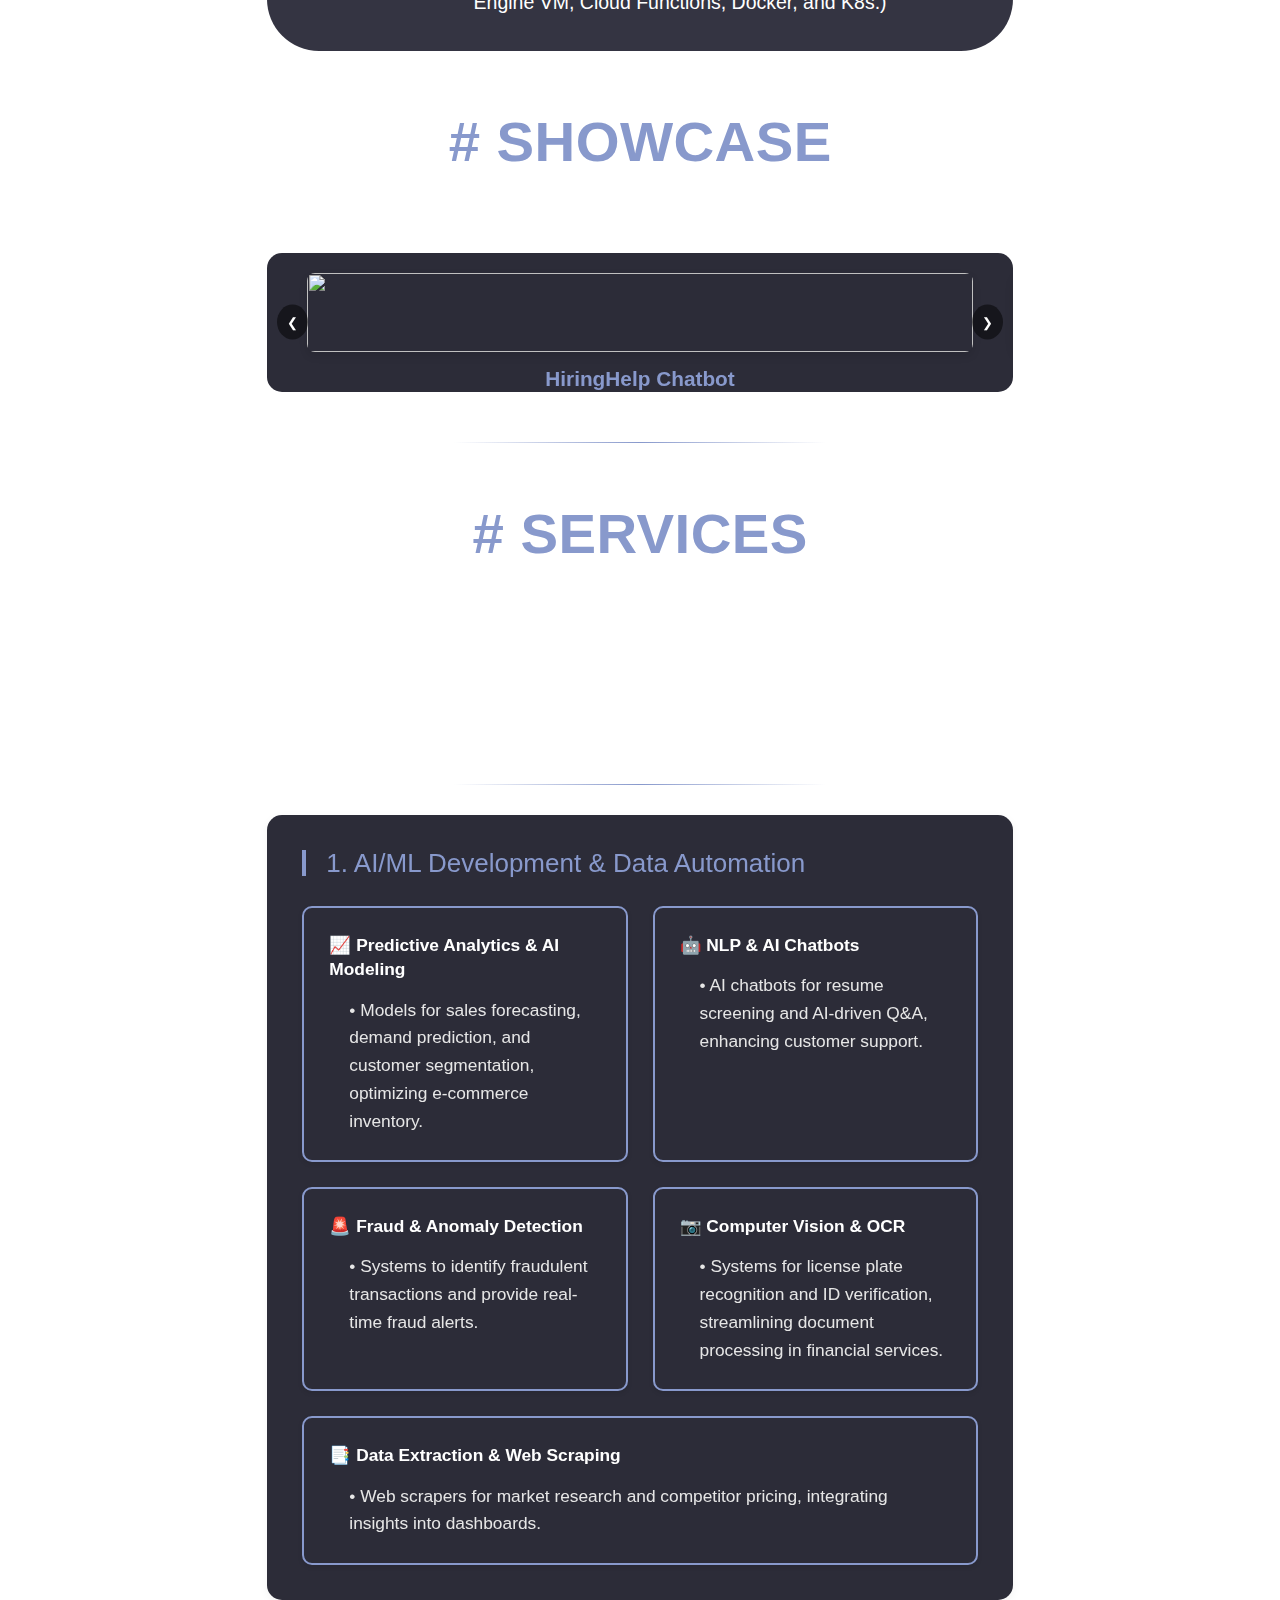
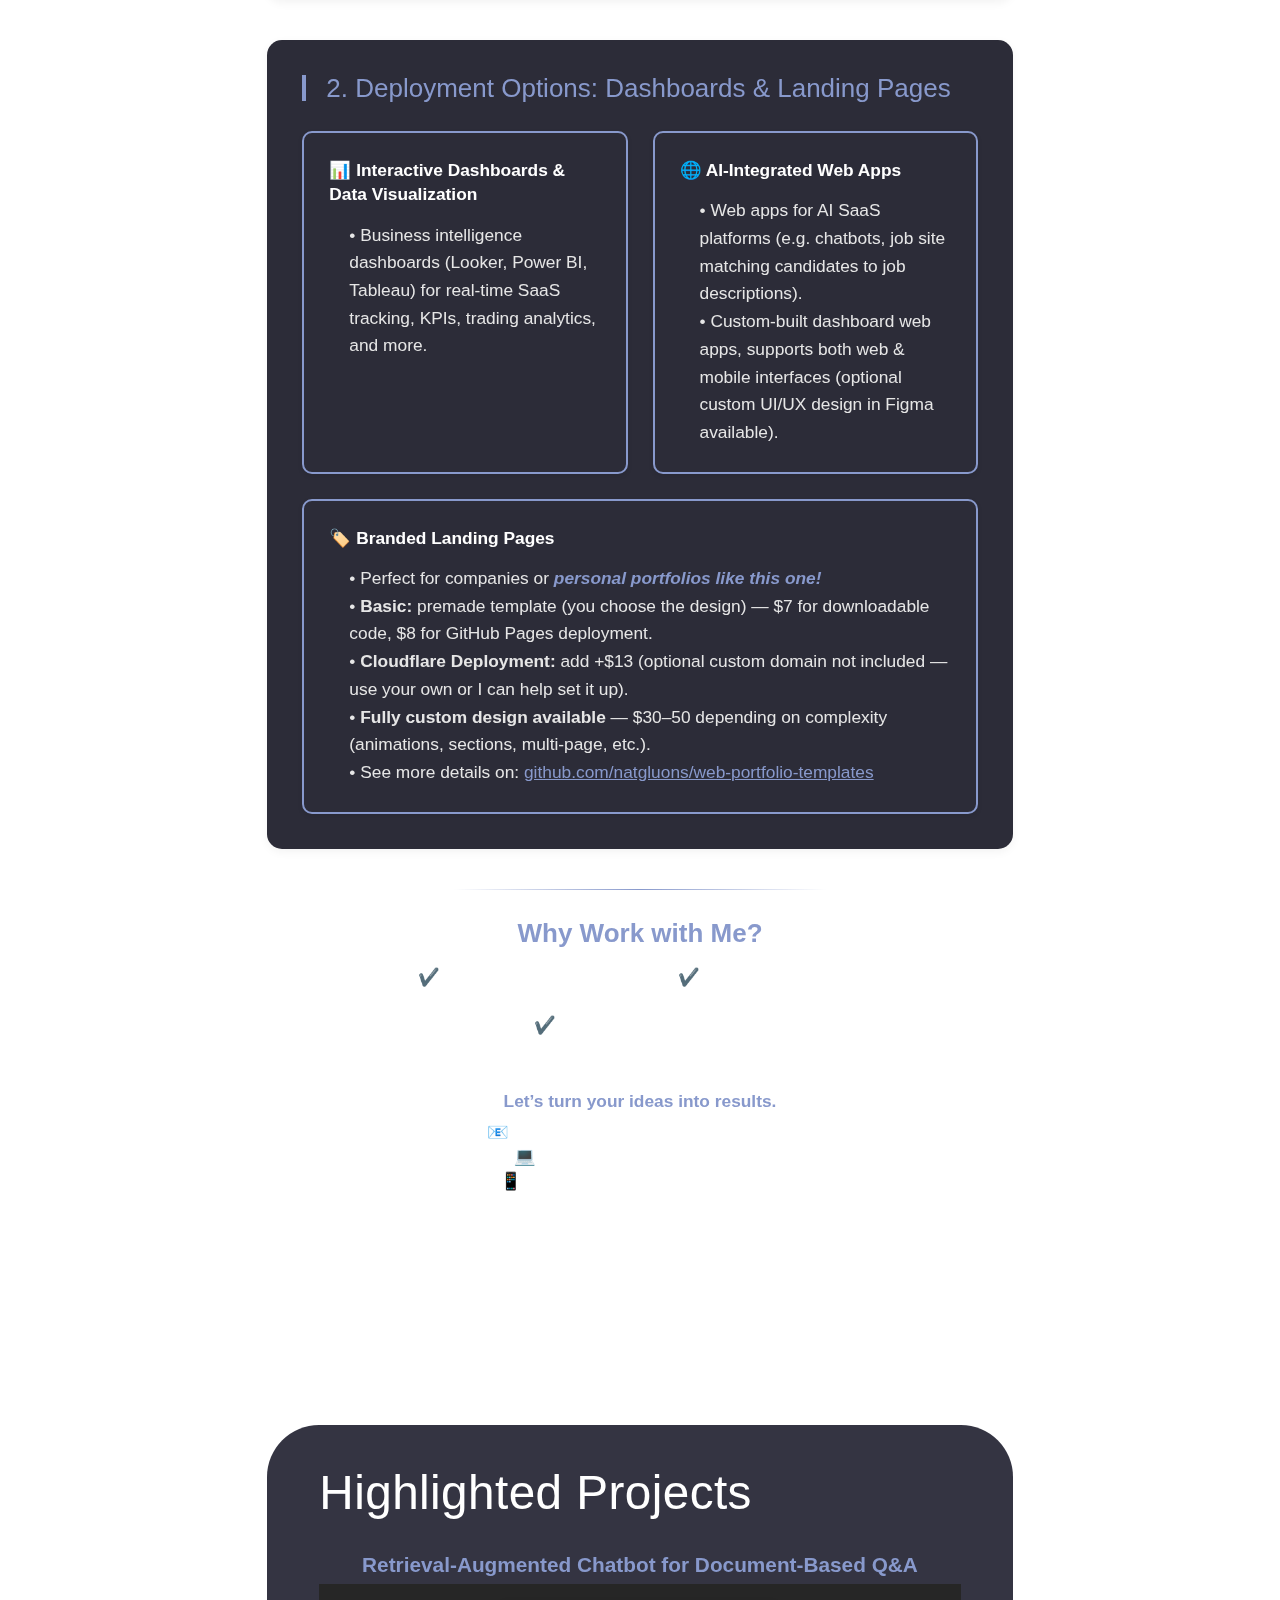
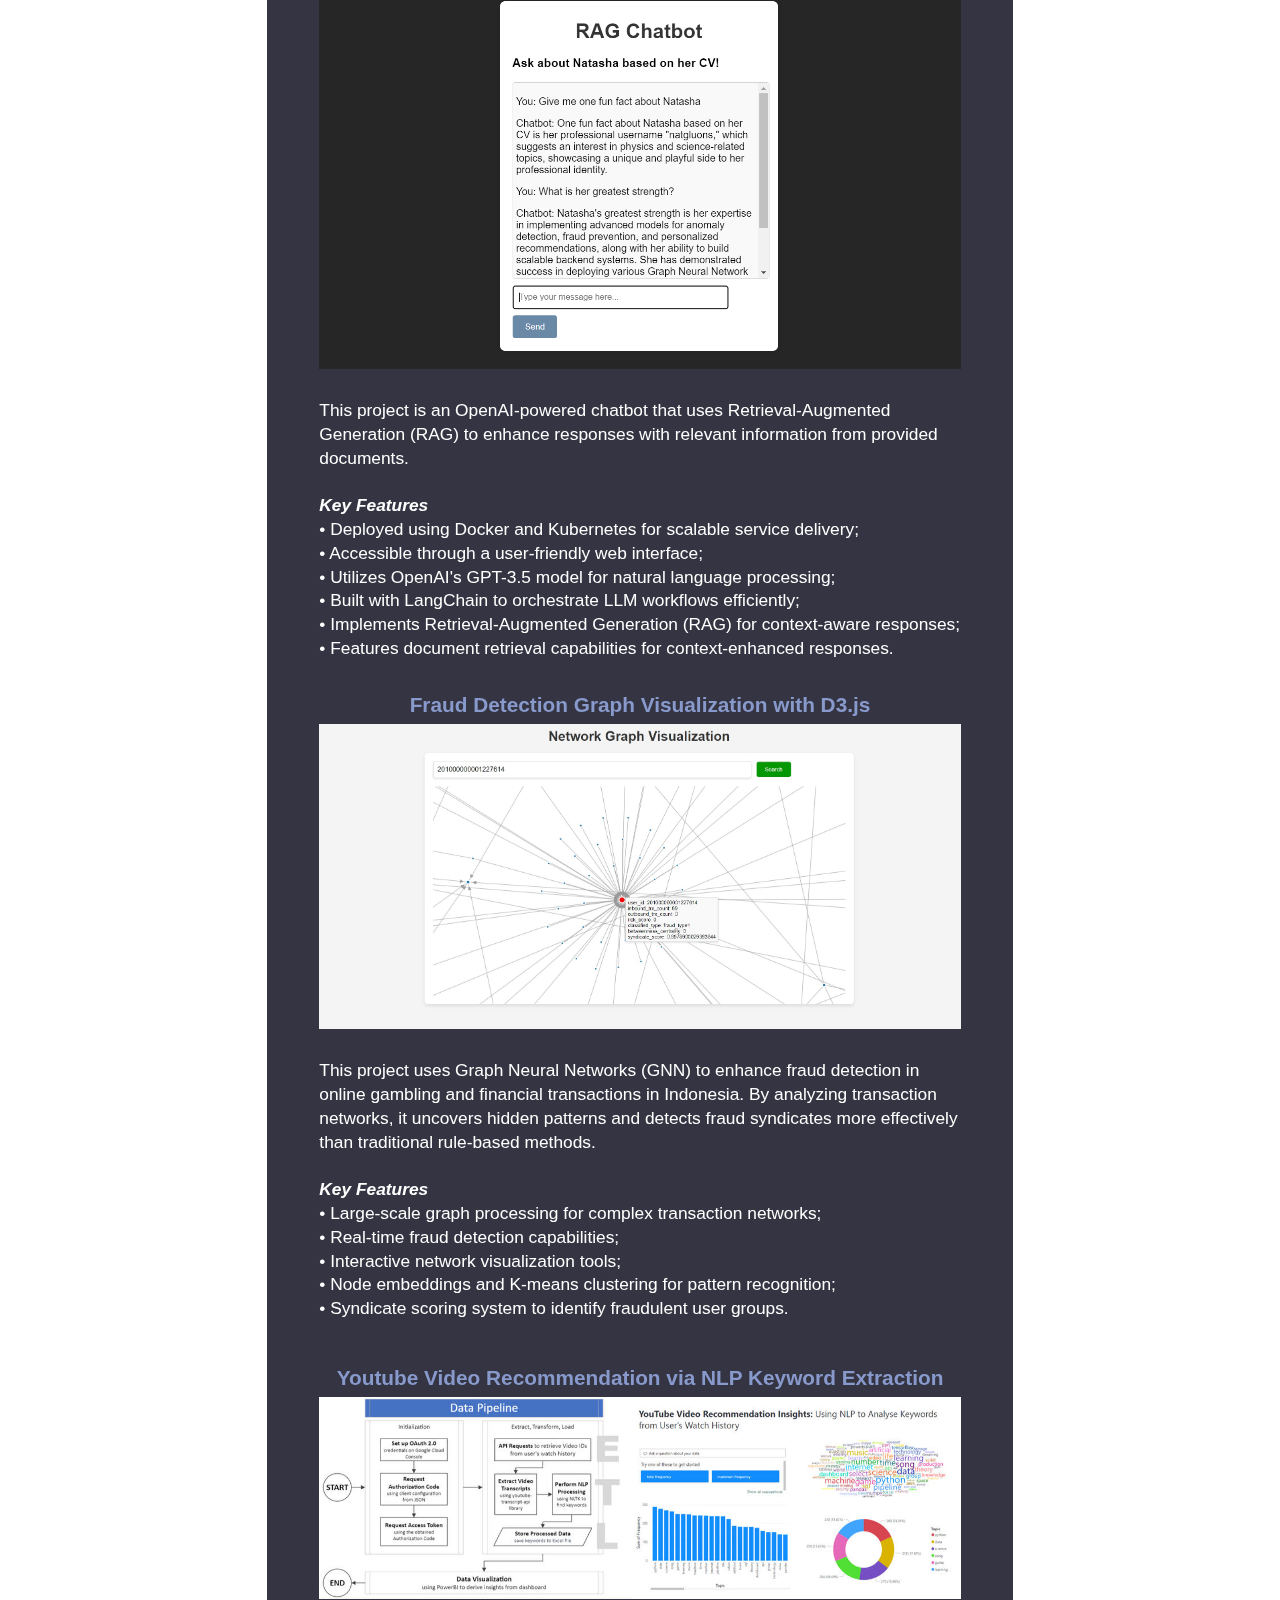
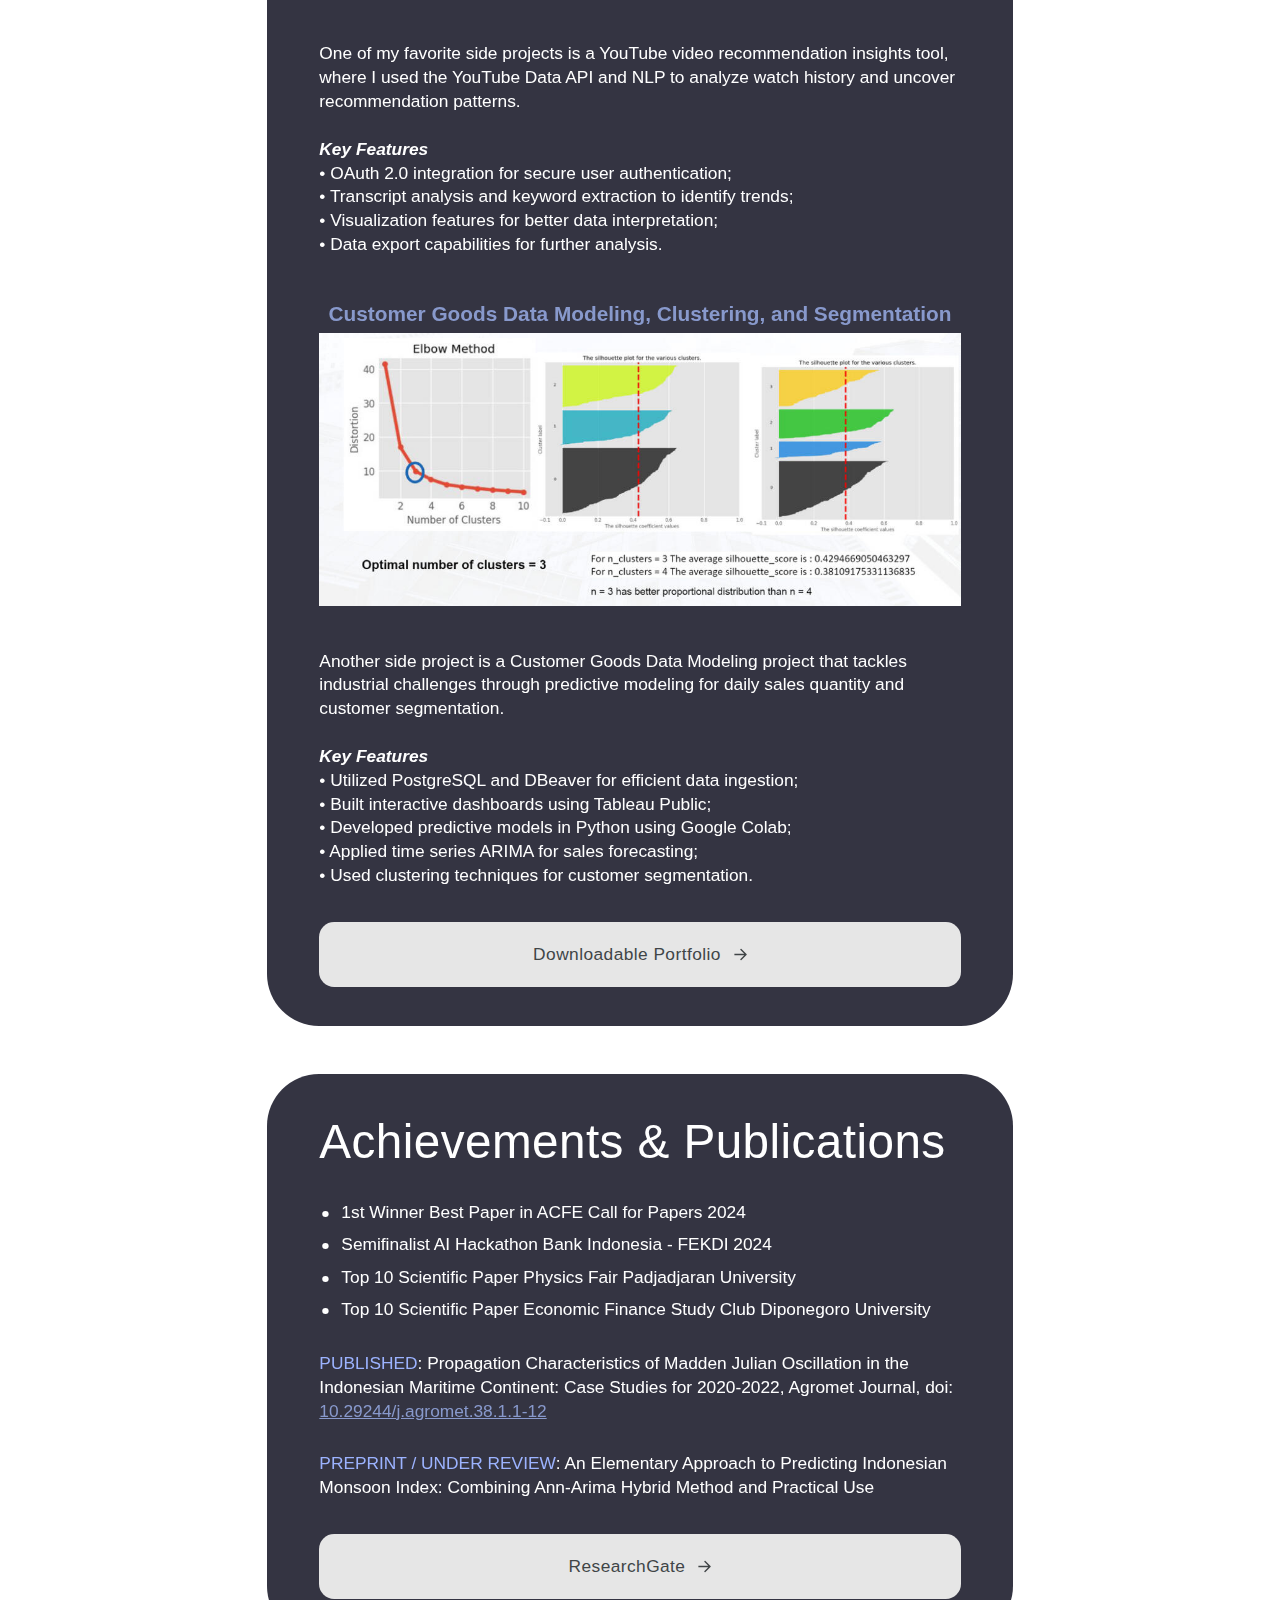
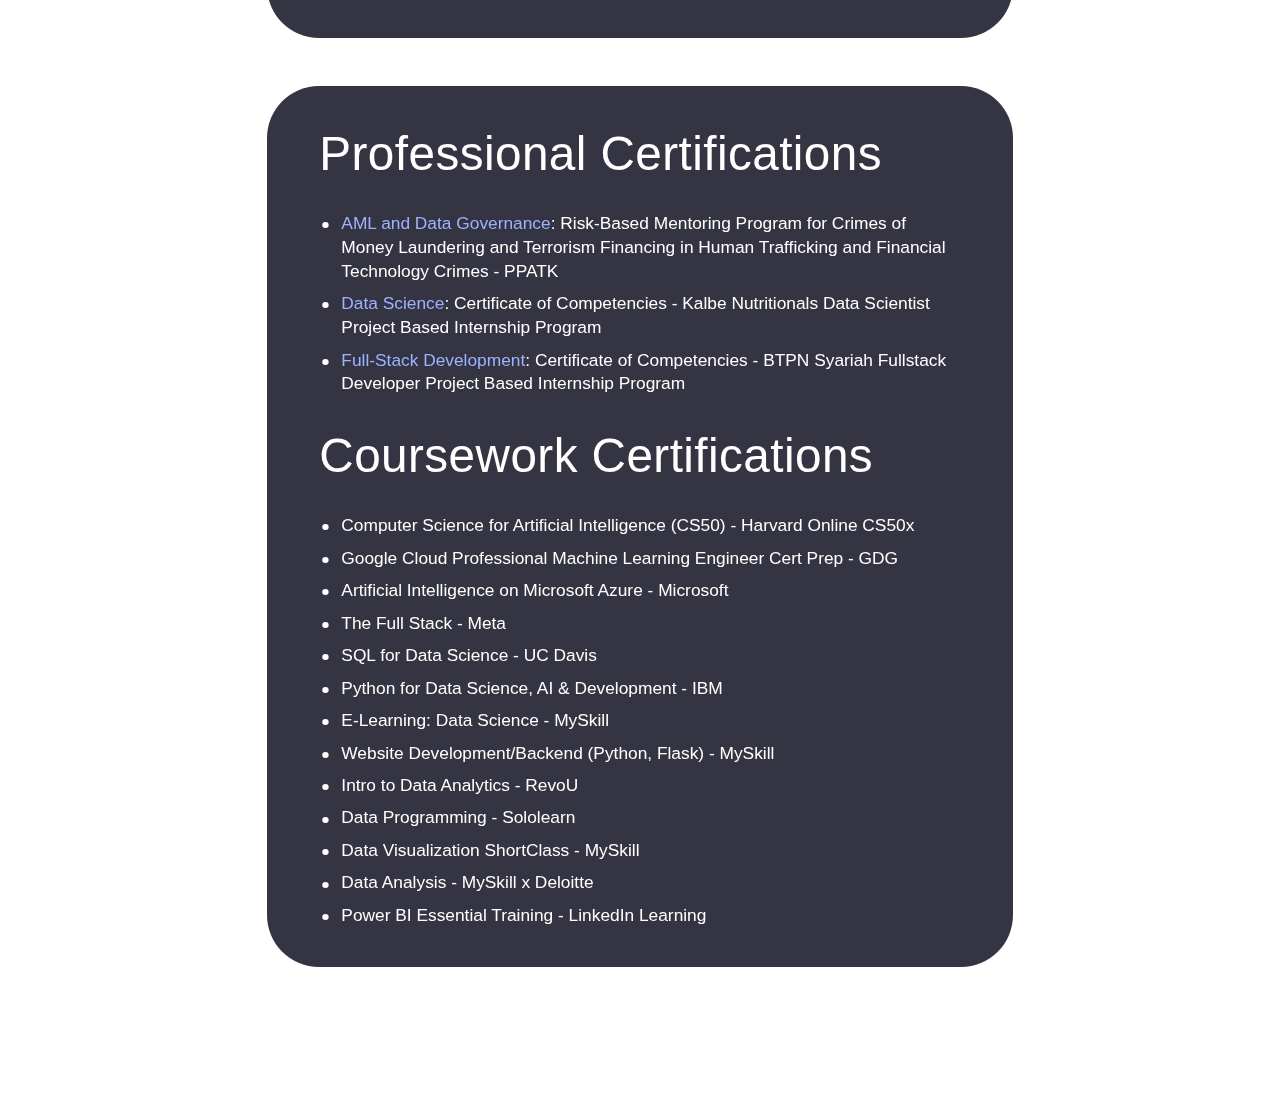
==== commit 3fee0d31: "revert color" ====
--- a/index.html
+++ b/index.html
@@ -101,7 +101,7 @@
                         <em style="opacity: 1; transform: none; font-size: 0.8em;">an <strong>AI/ML Engineer</strong></em>
                     </h1>
                     <div id="buttons04" class="style1 buttons mobile-center" style="opacity: 1; transform: none; display: flex; justify-content: flex-start; width: 60%;">
-                        <a href="mailto:kristynatasha011@gmail.com" class="hire-btn n01" style="background-color: #3e394c; padding: 0.5em 1em; margin-right: 5px; border-radius: 12px; font-family: 'Inter', sans-serif; color: white; text-decoration: none; display: flex; align-items: center;">
+                        <a href="mailto:kristynatasha011@gmail.com" class="hire-btn n01" style="background-color: #343442; padding: 0.5em 1em; margin-right: 5px; border-radius: 12px; font-family: 'Inter', sans-serif; color: white; text-decoration: none; display: flex; align-items: center;">
                             <svg aria-labelledby="icon-title" style="width: 1em; height: 1em; fill: white; margin-right: 5px;">
                                 <title id="icon-title">Email</title>
                                 <use xlink:href="#icon-c0646d28bbeb18e39eb973f96b44bd0f"></use>
